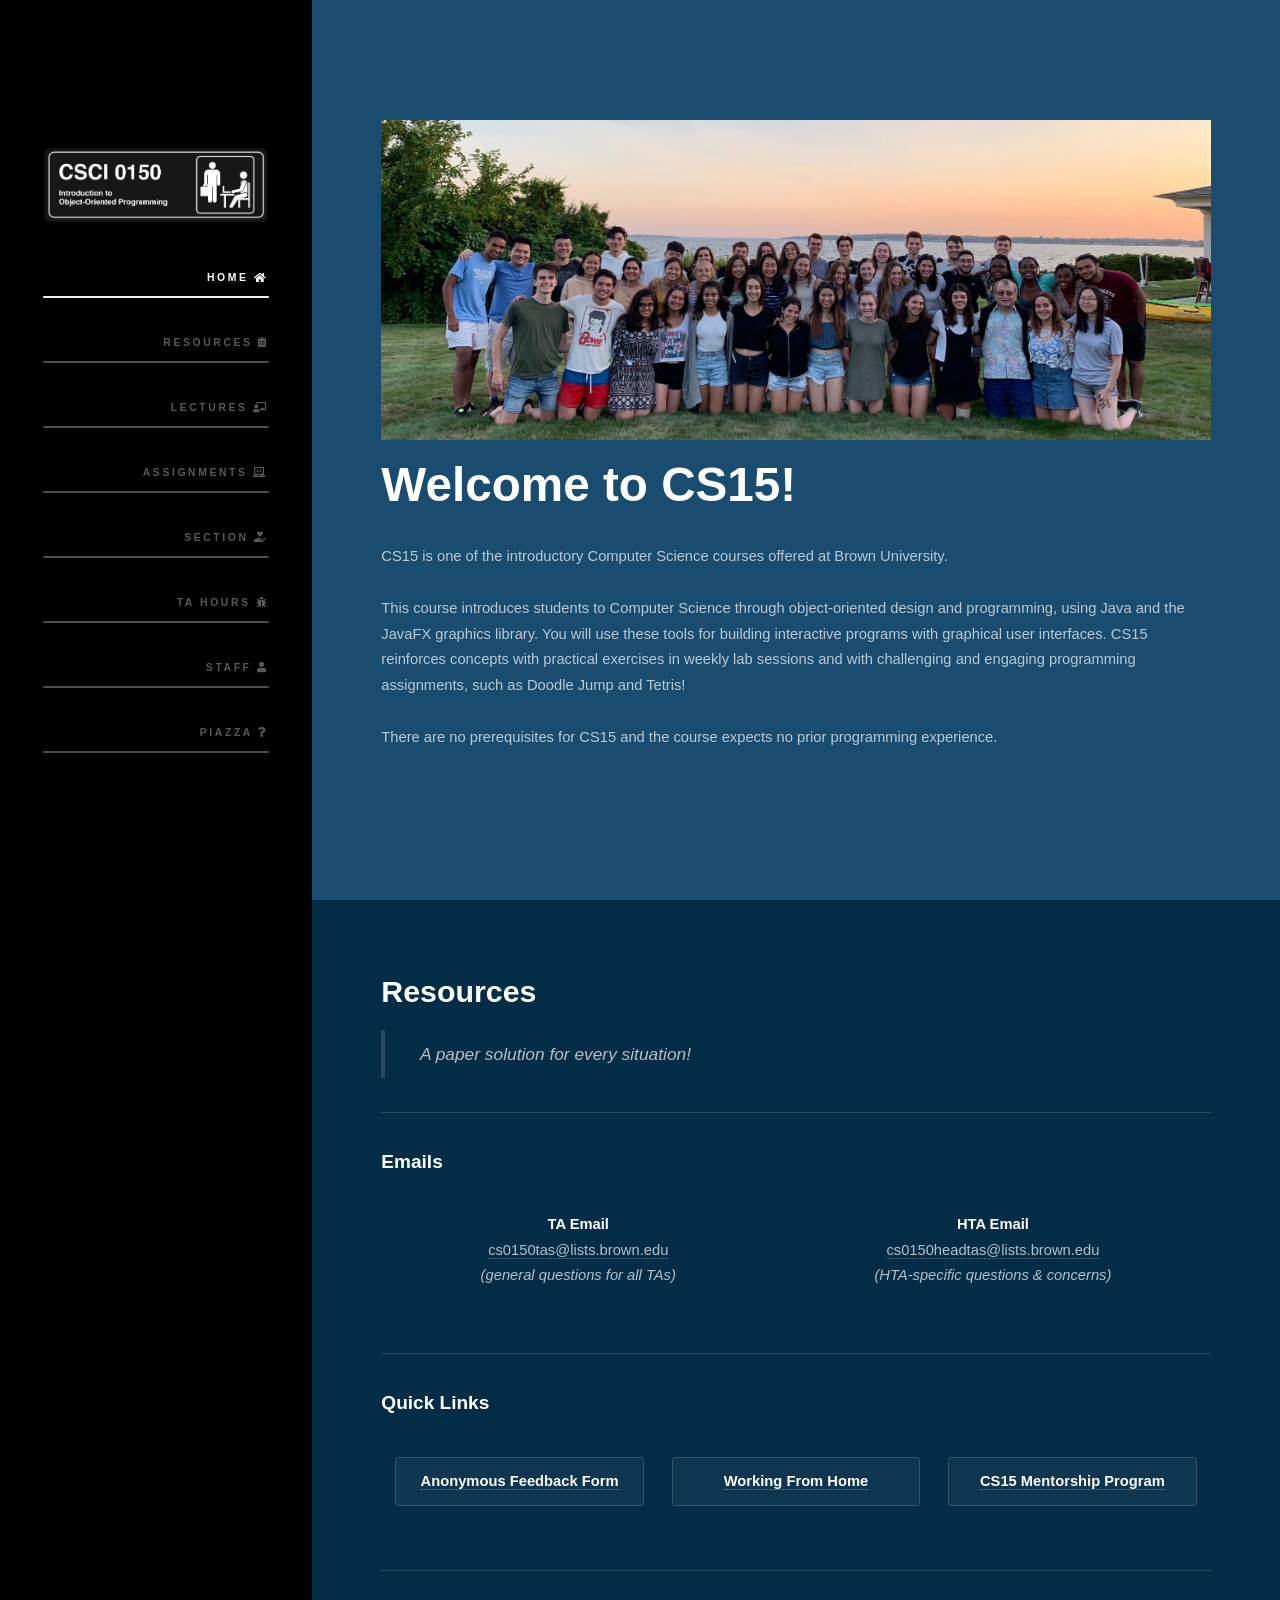
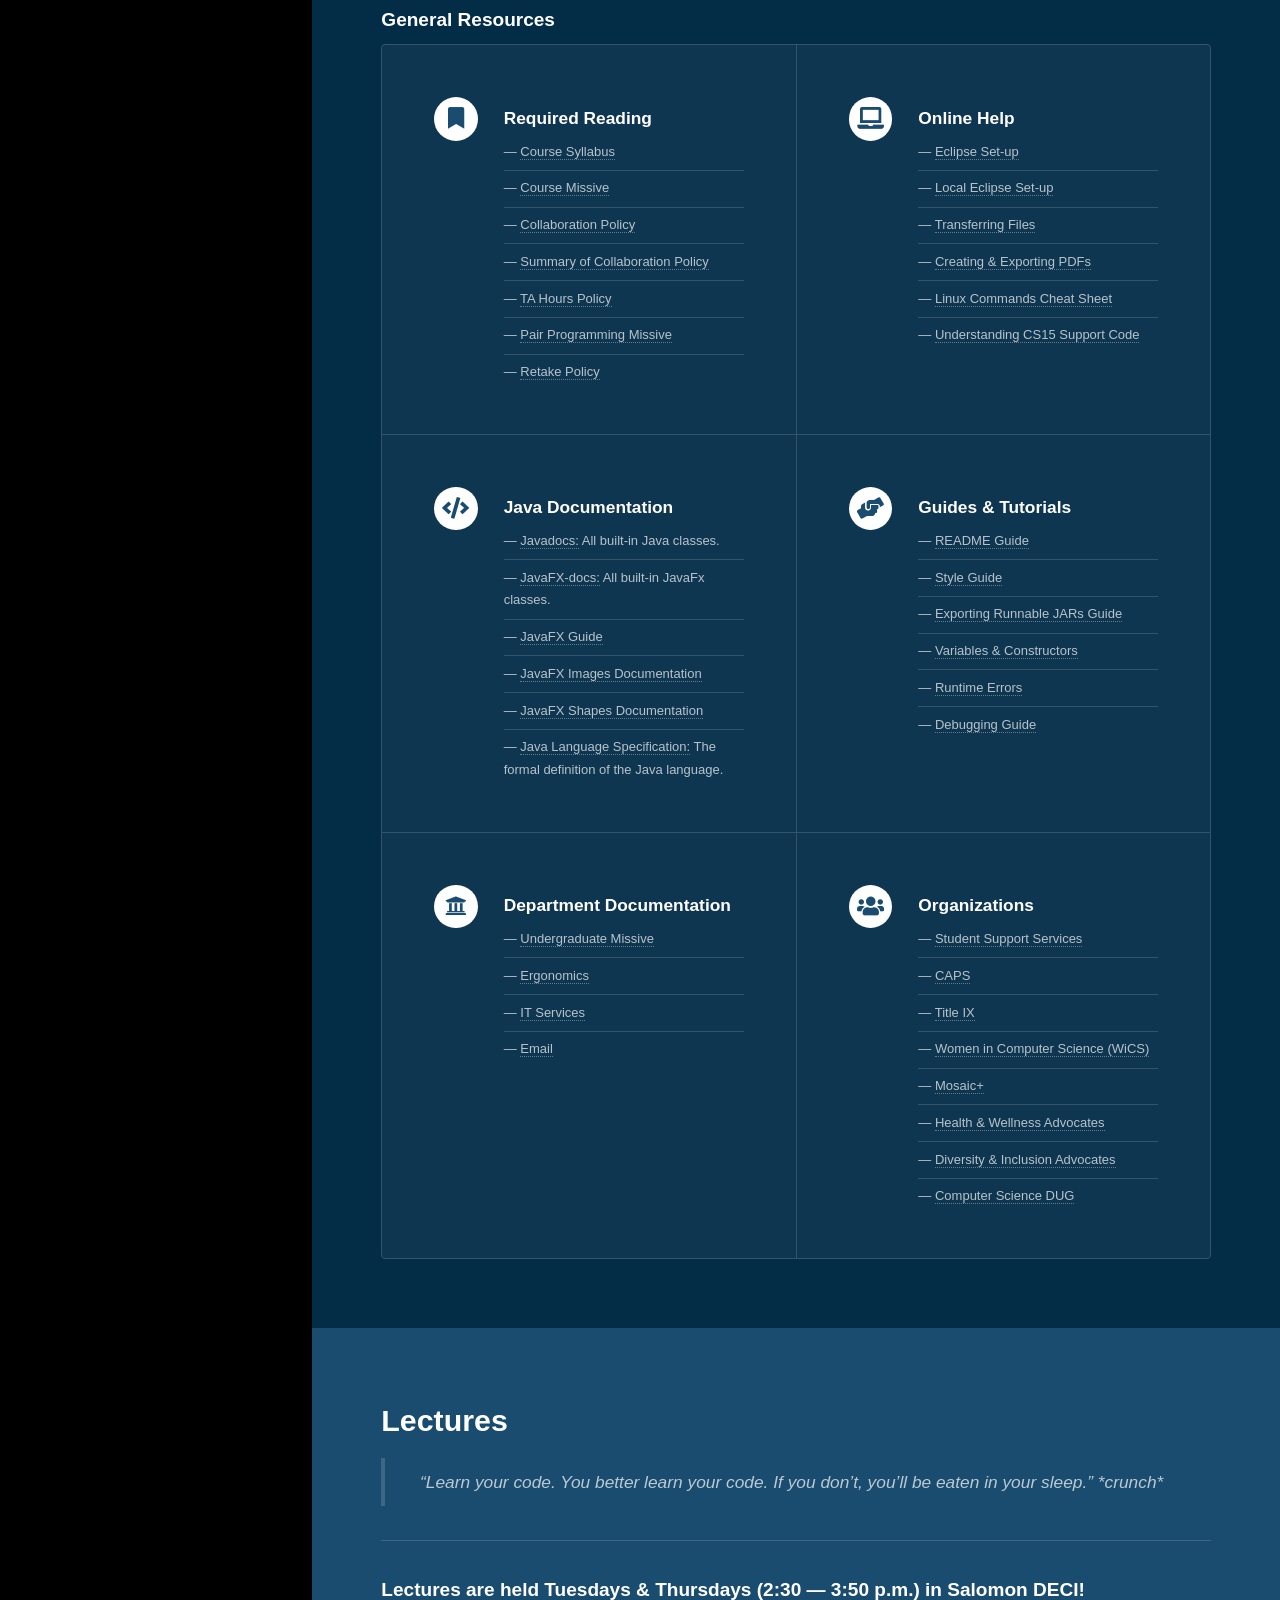
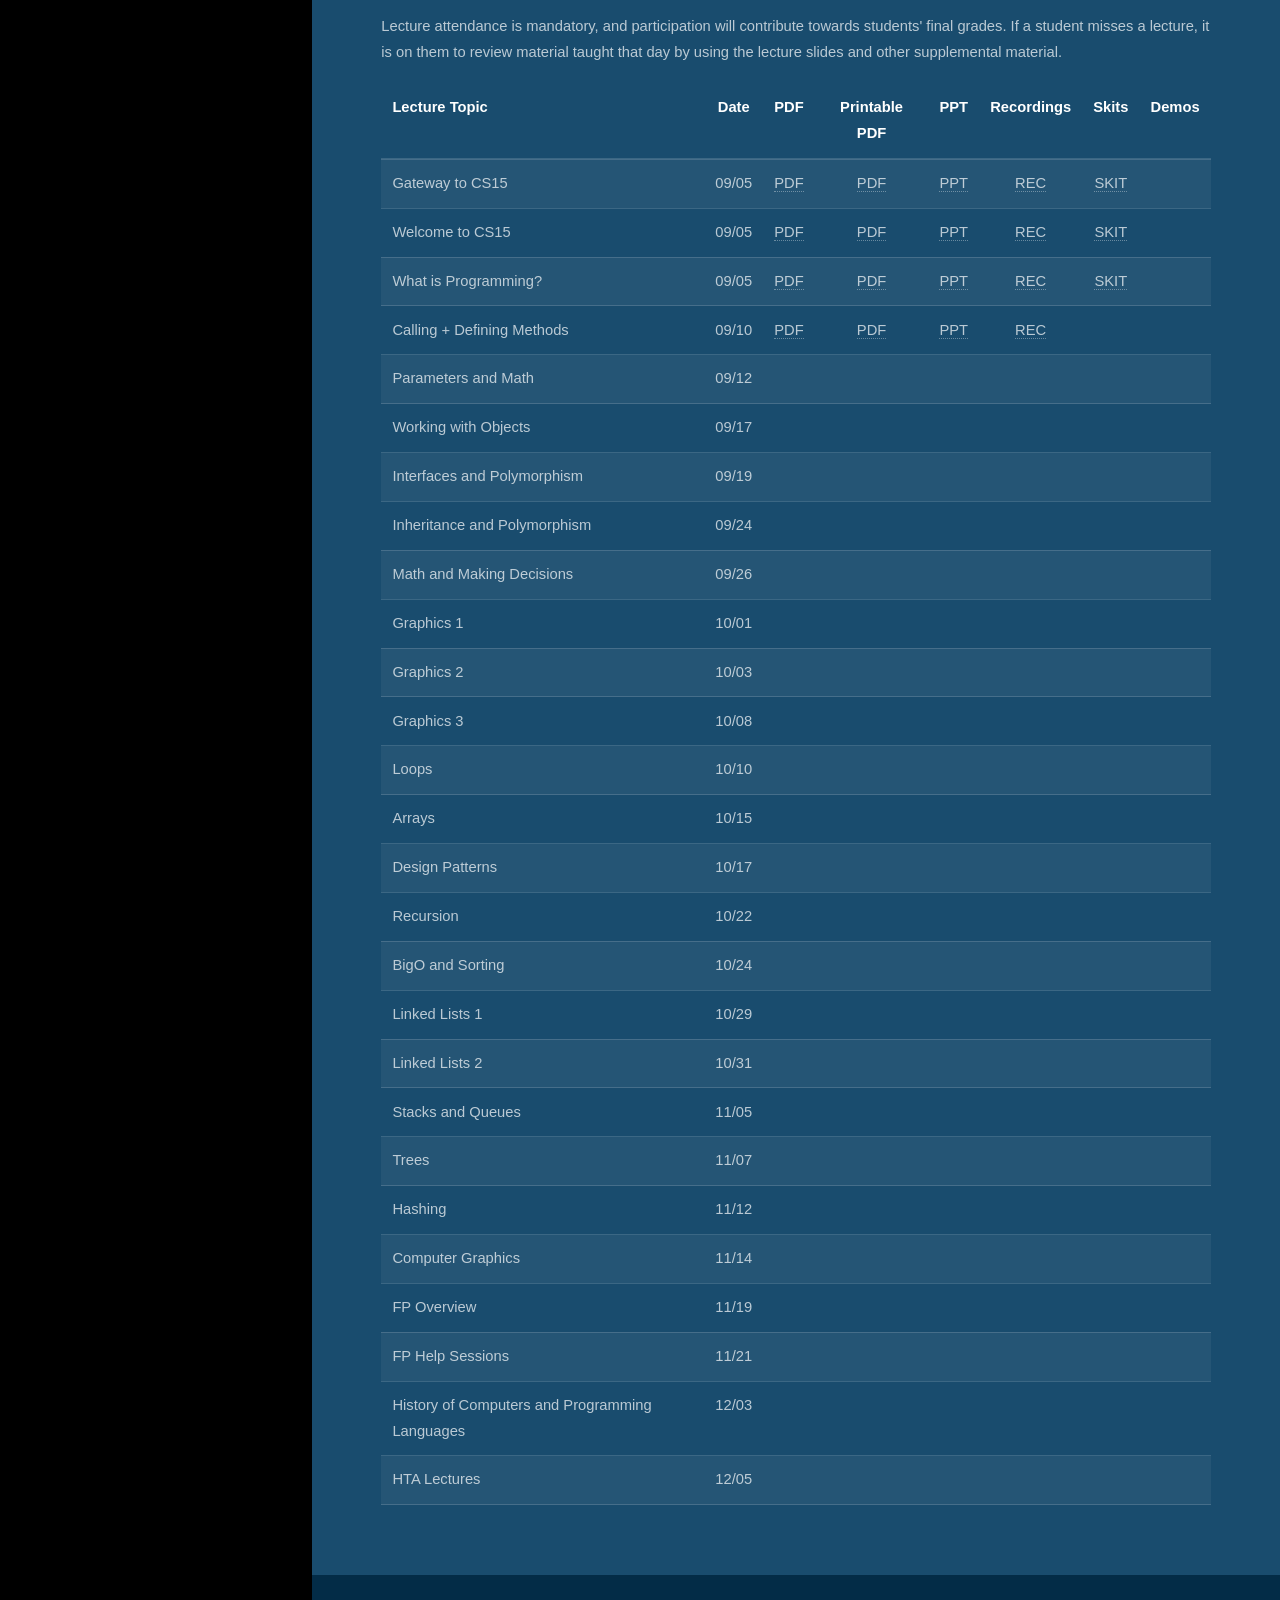
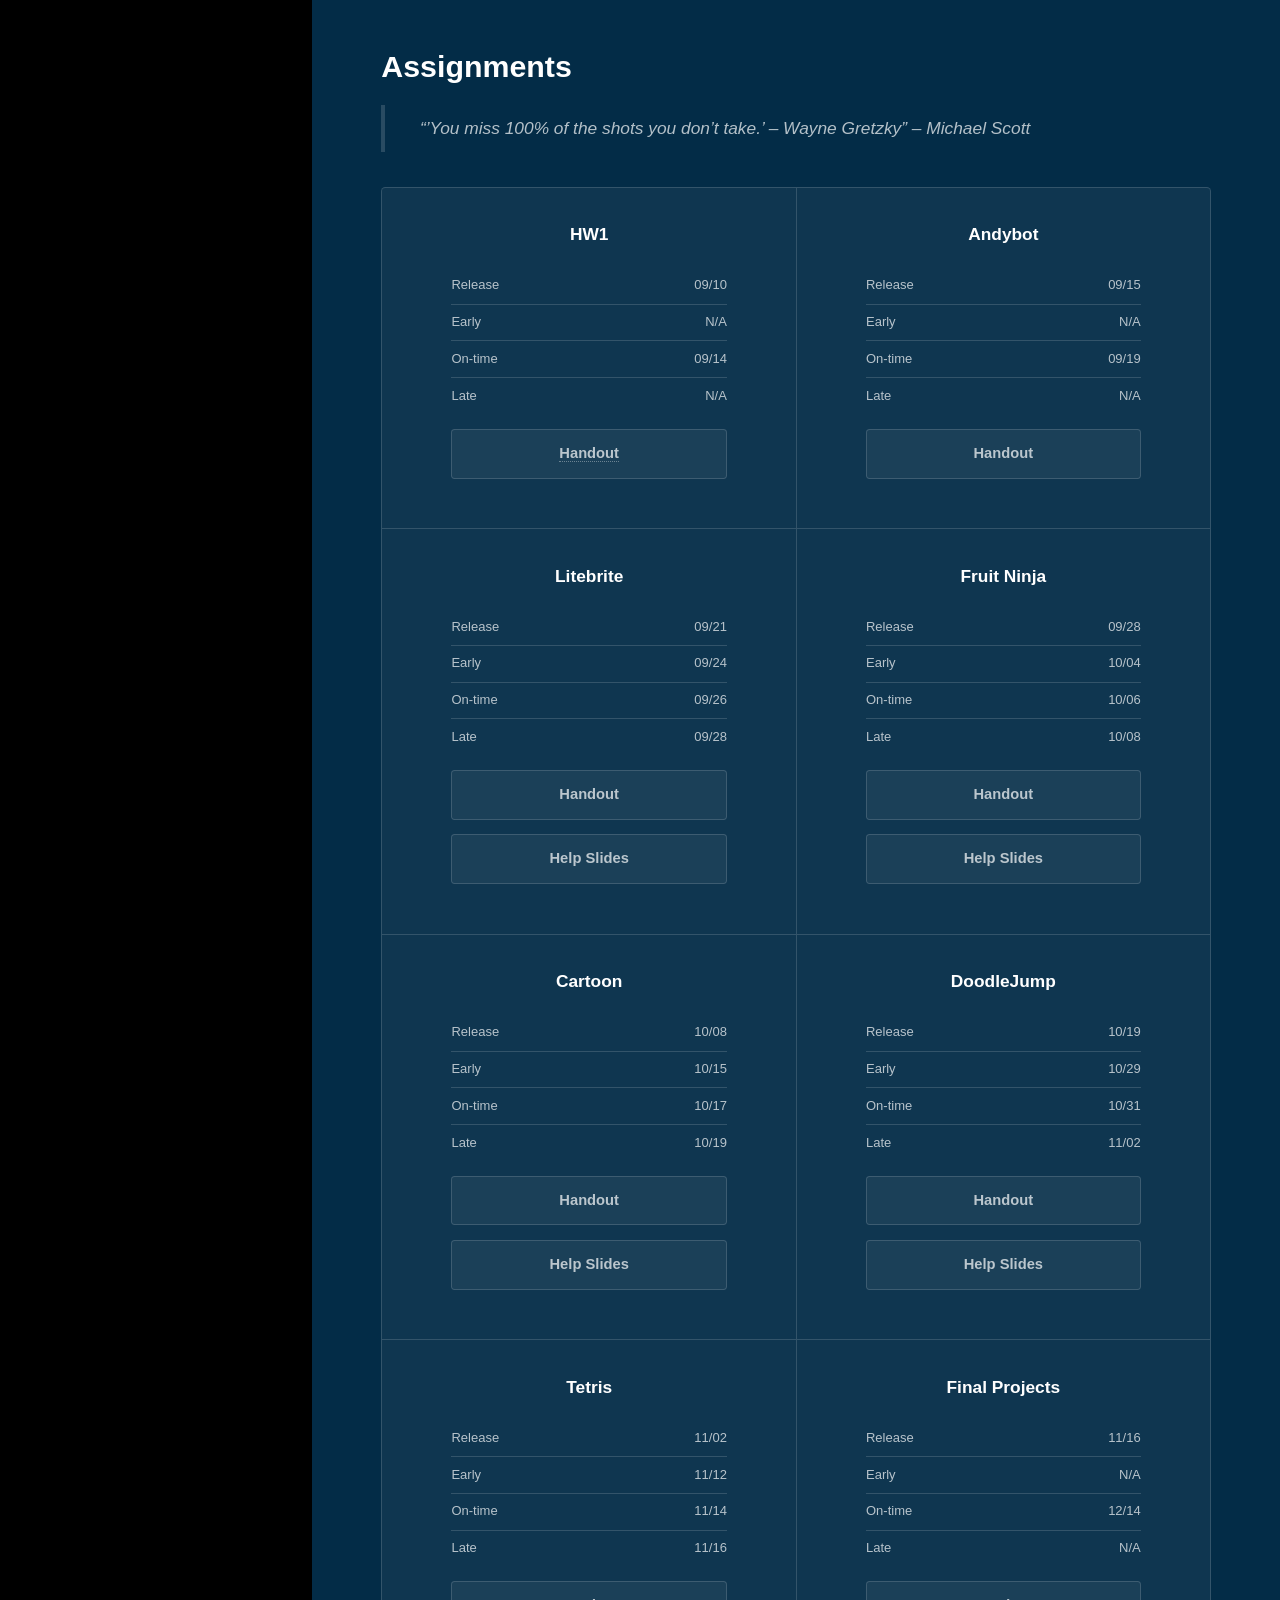
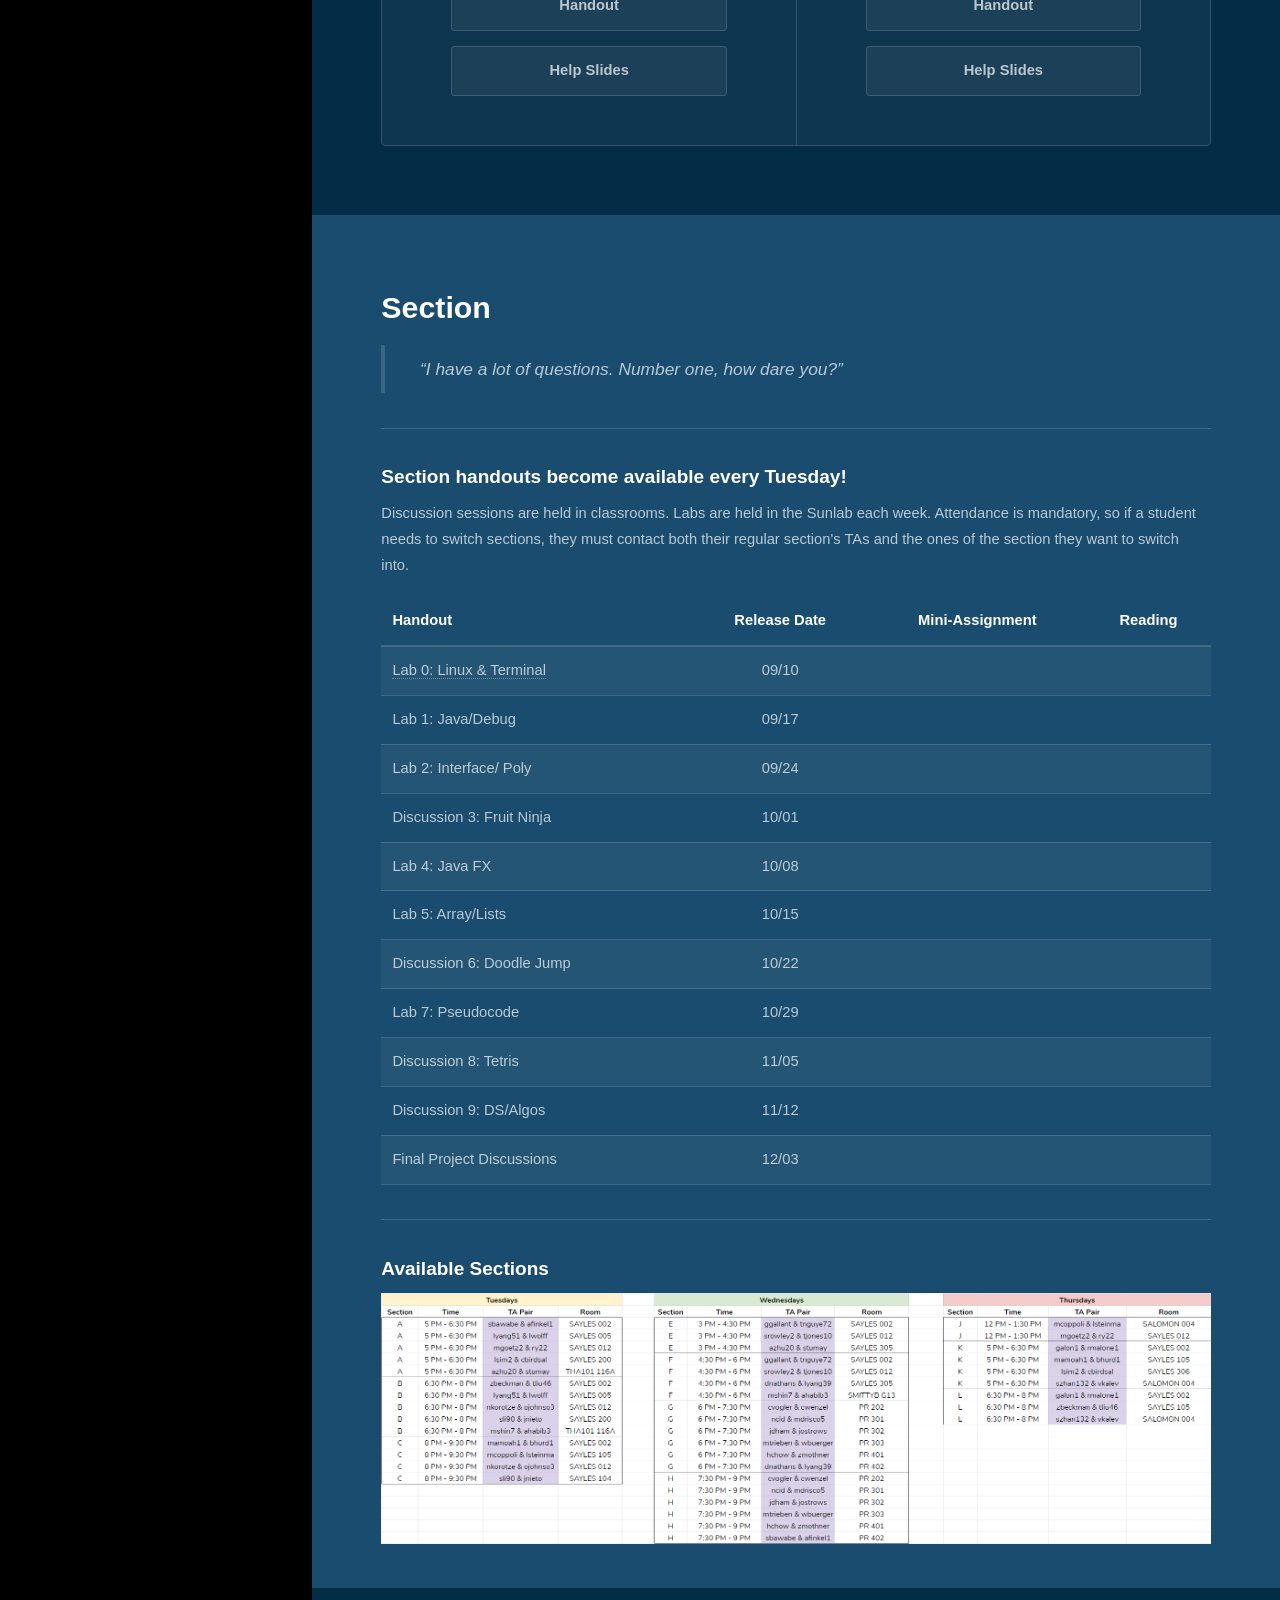
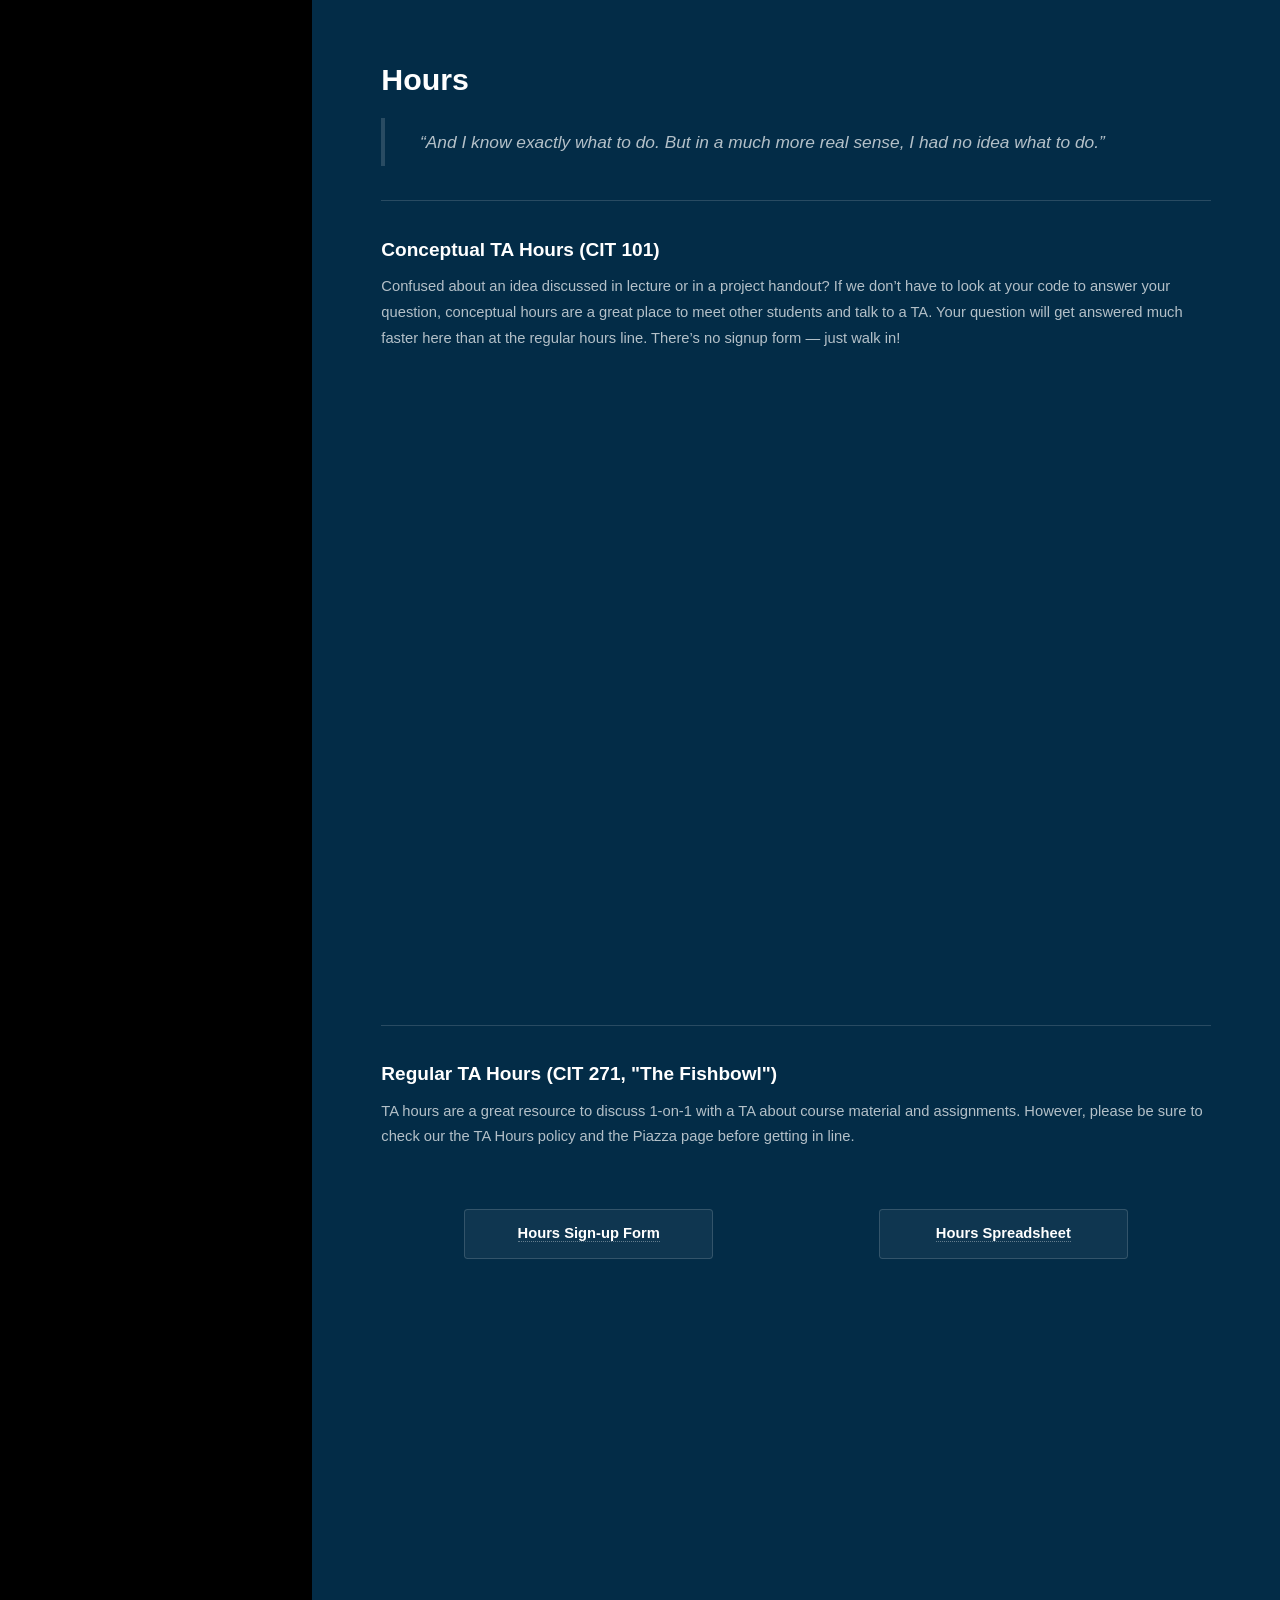
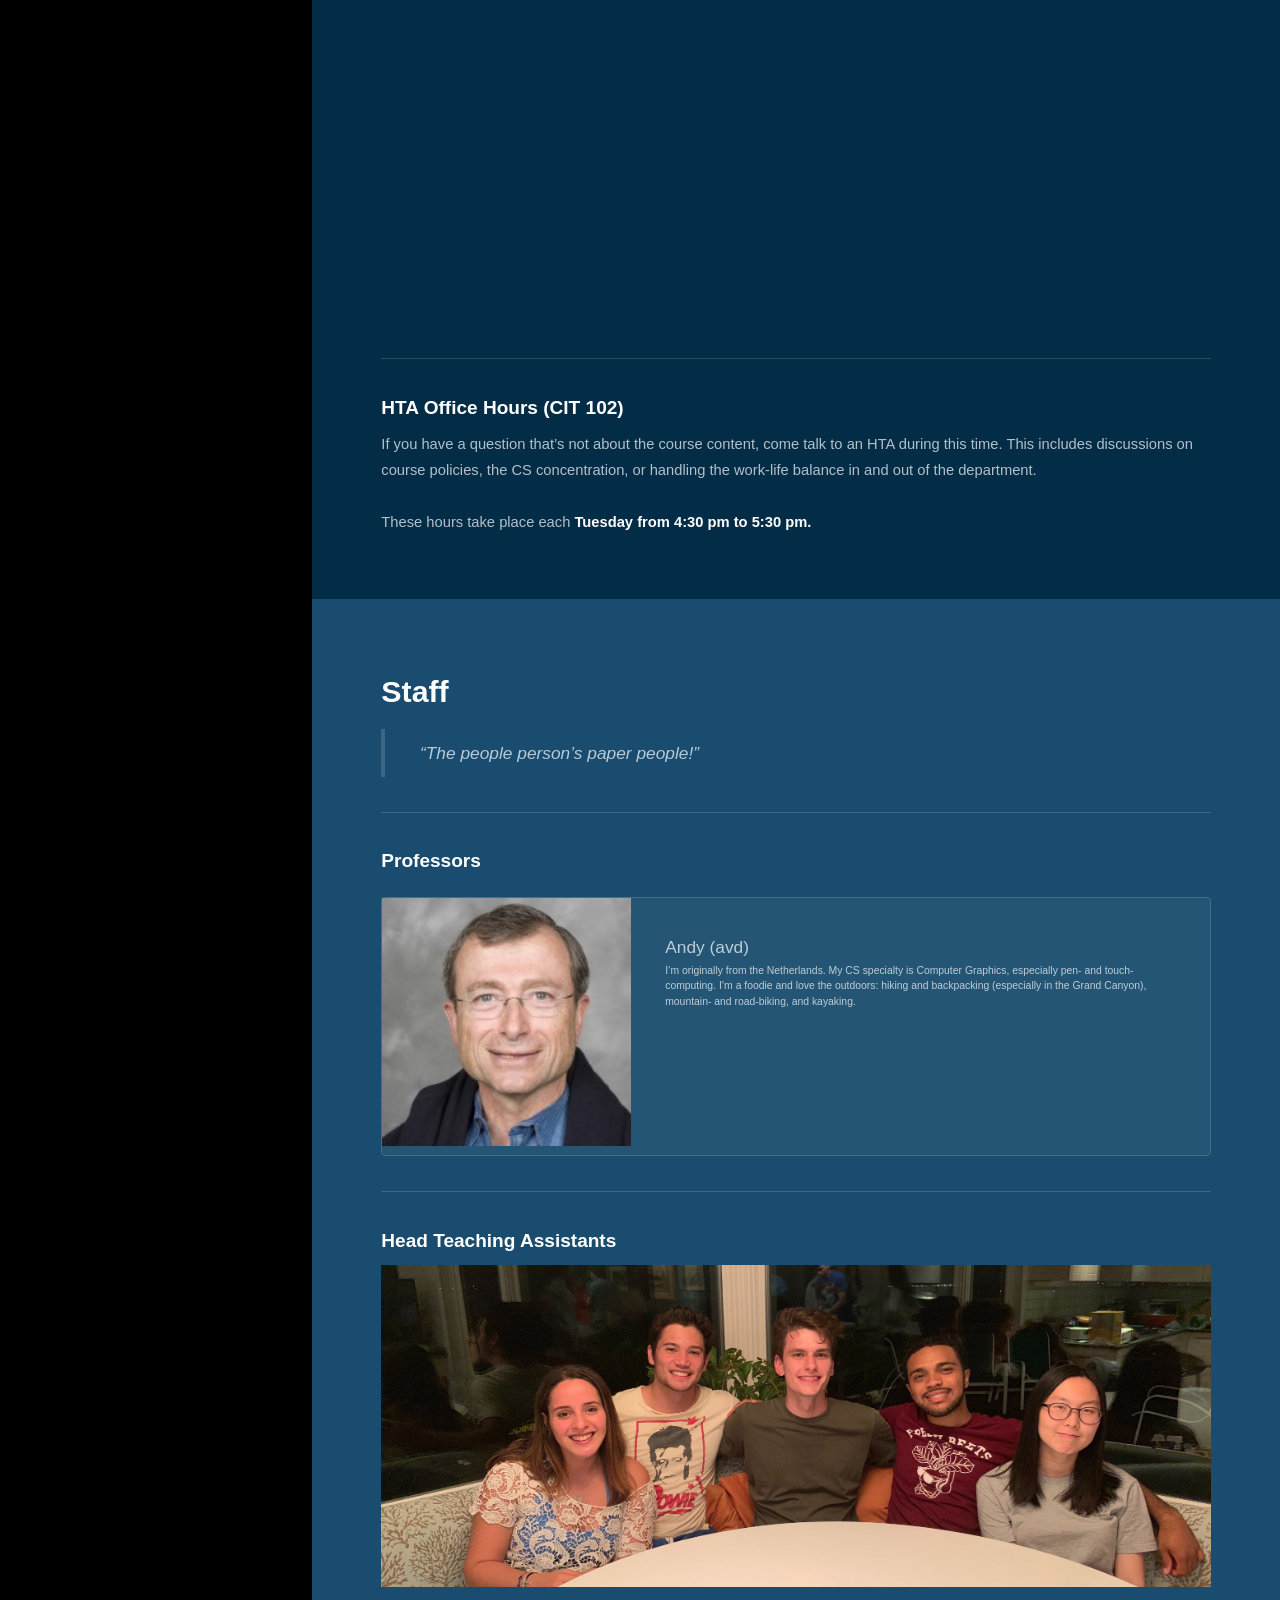
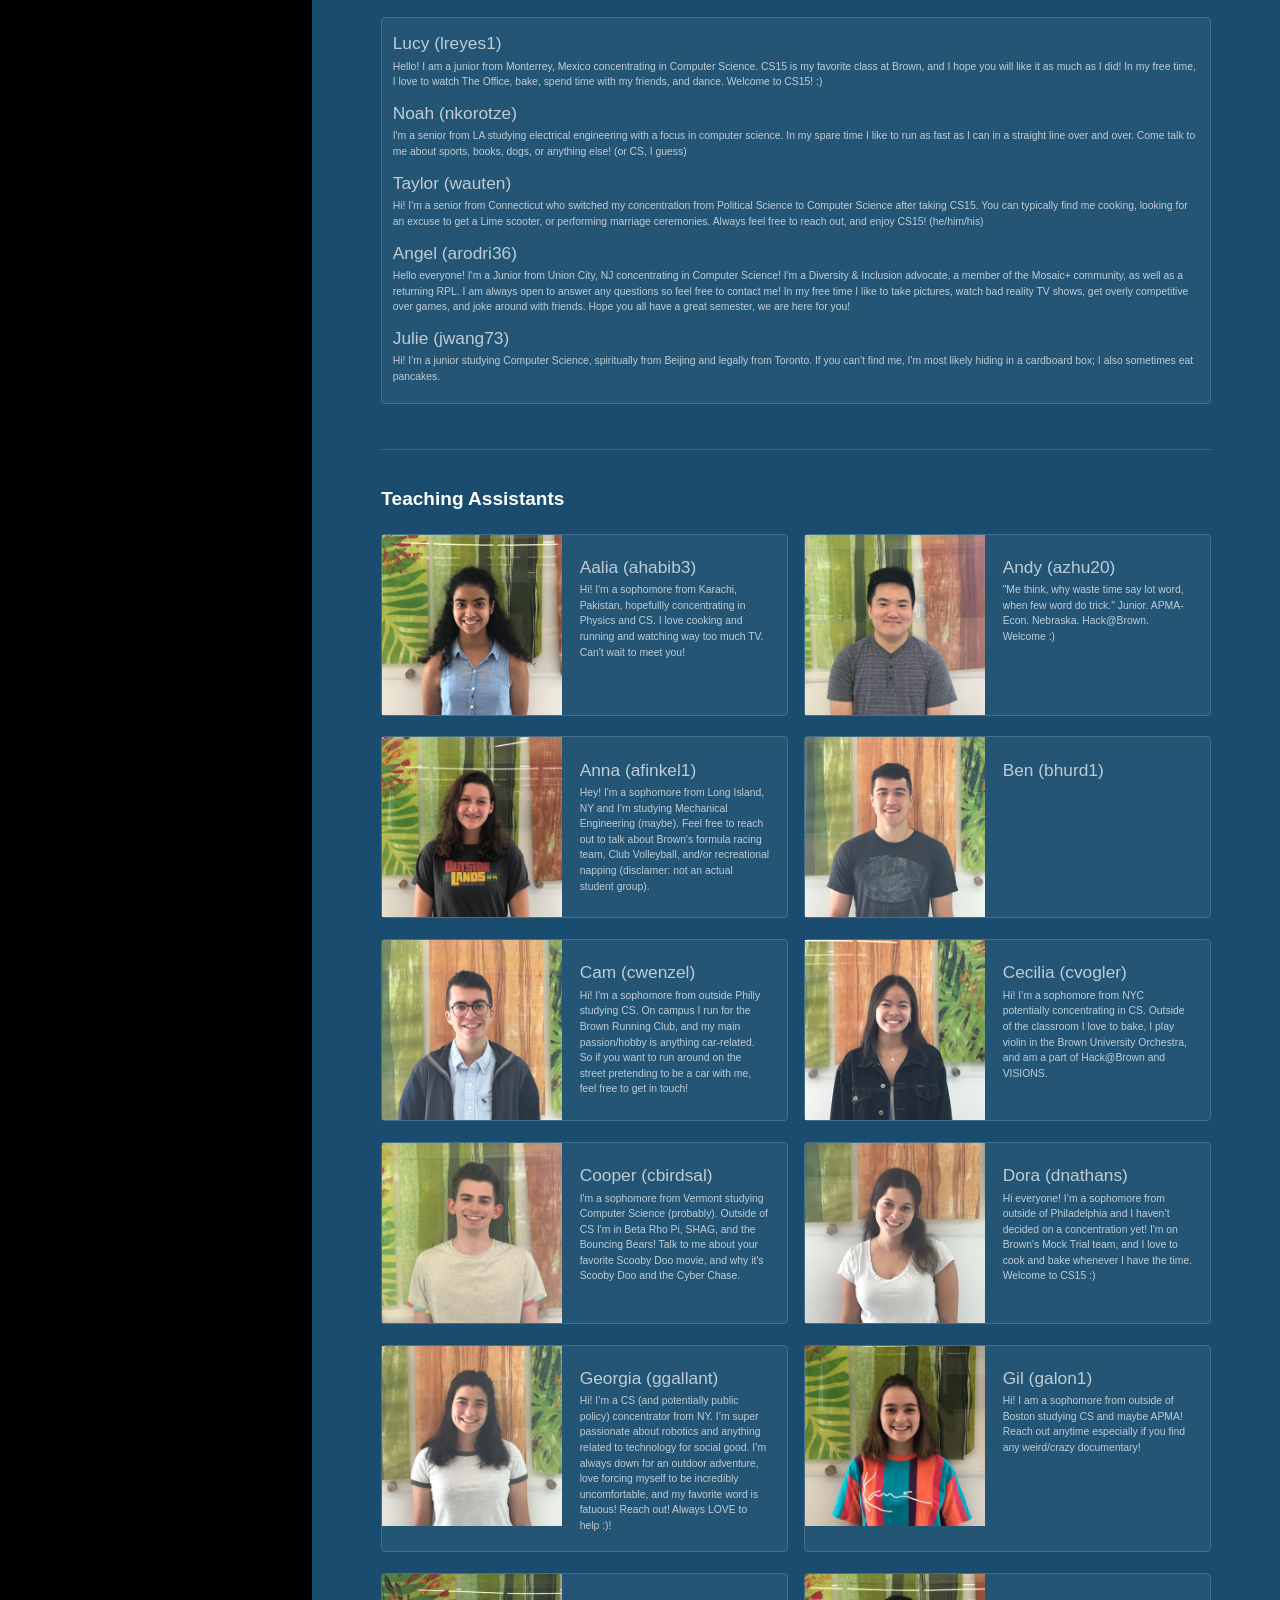
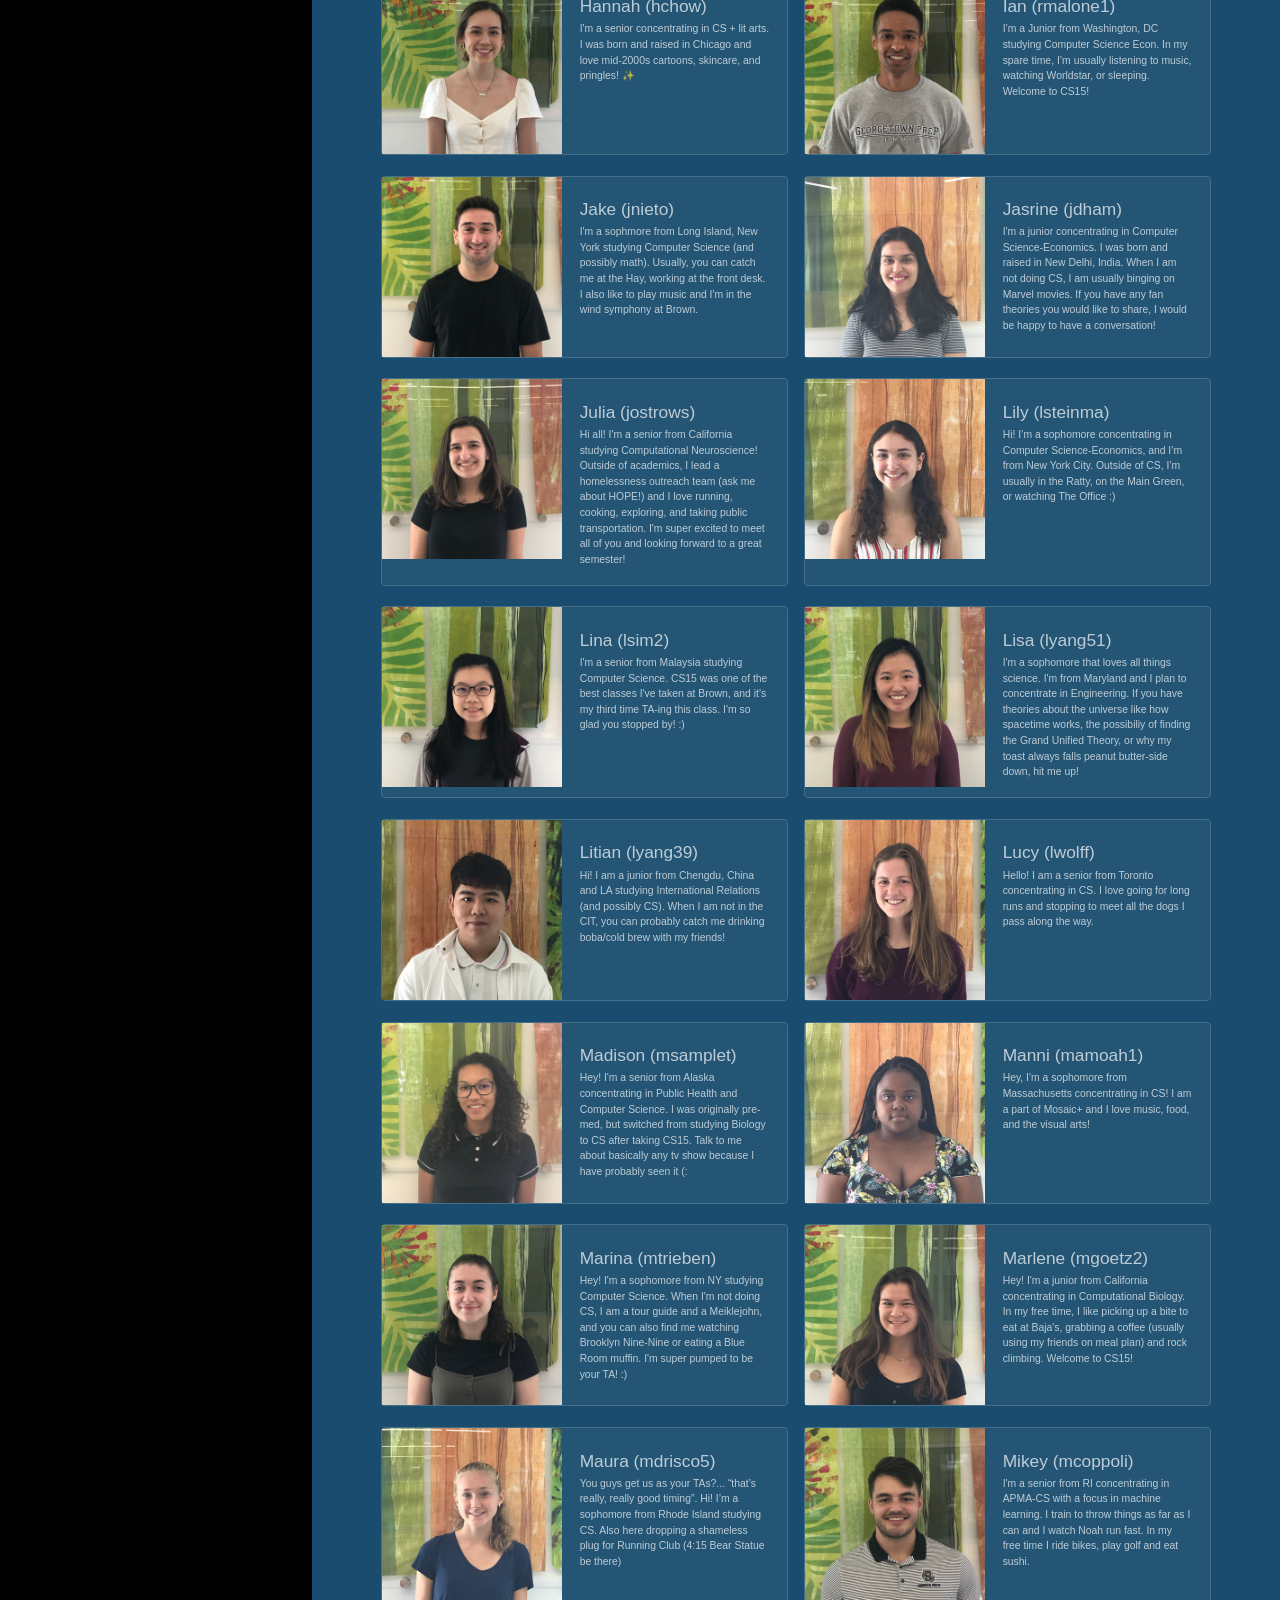
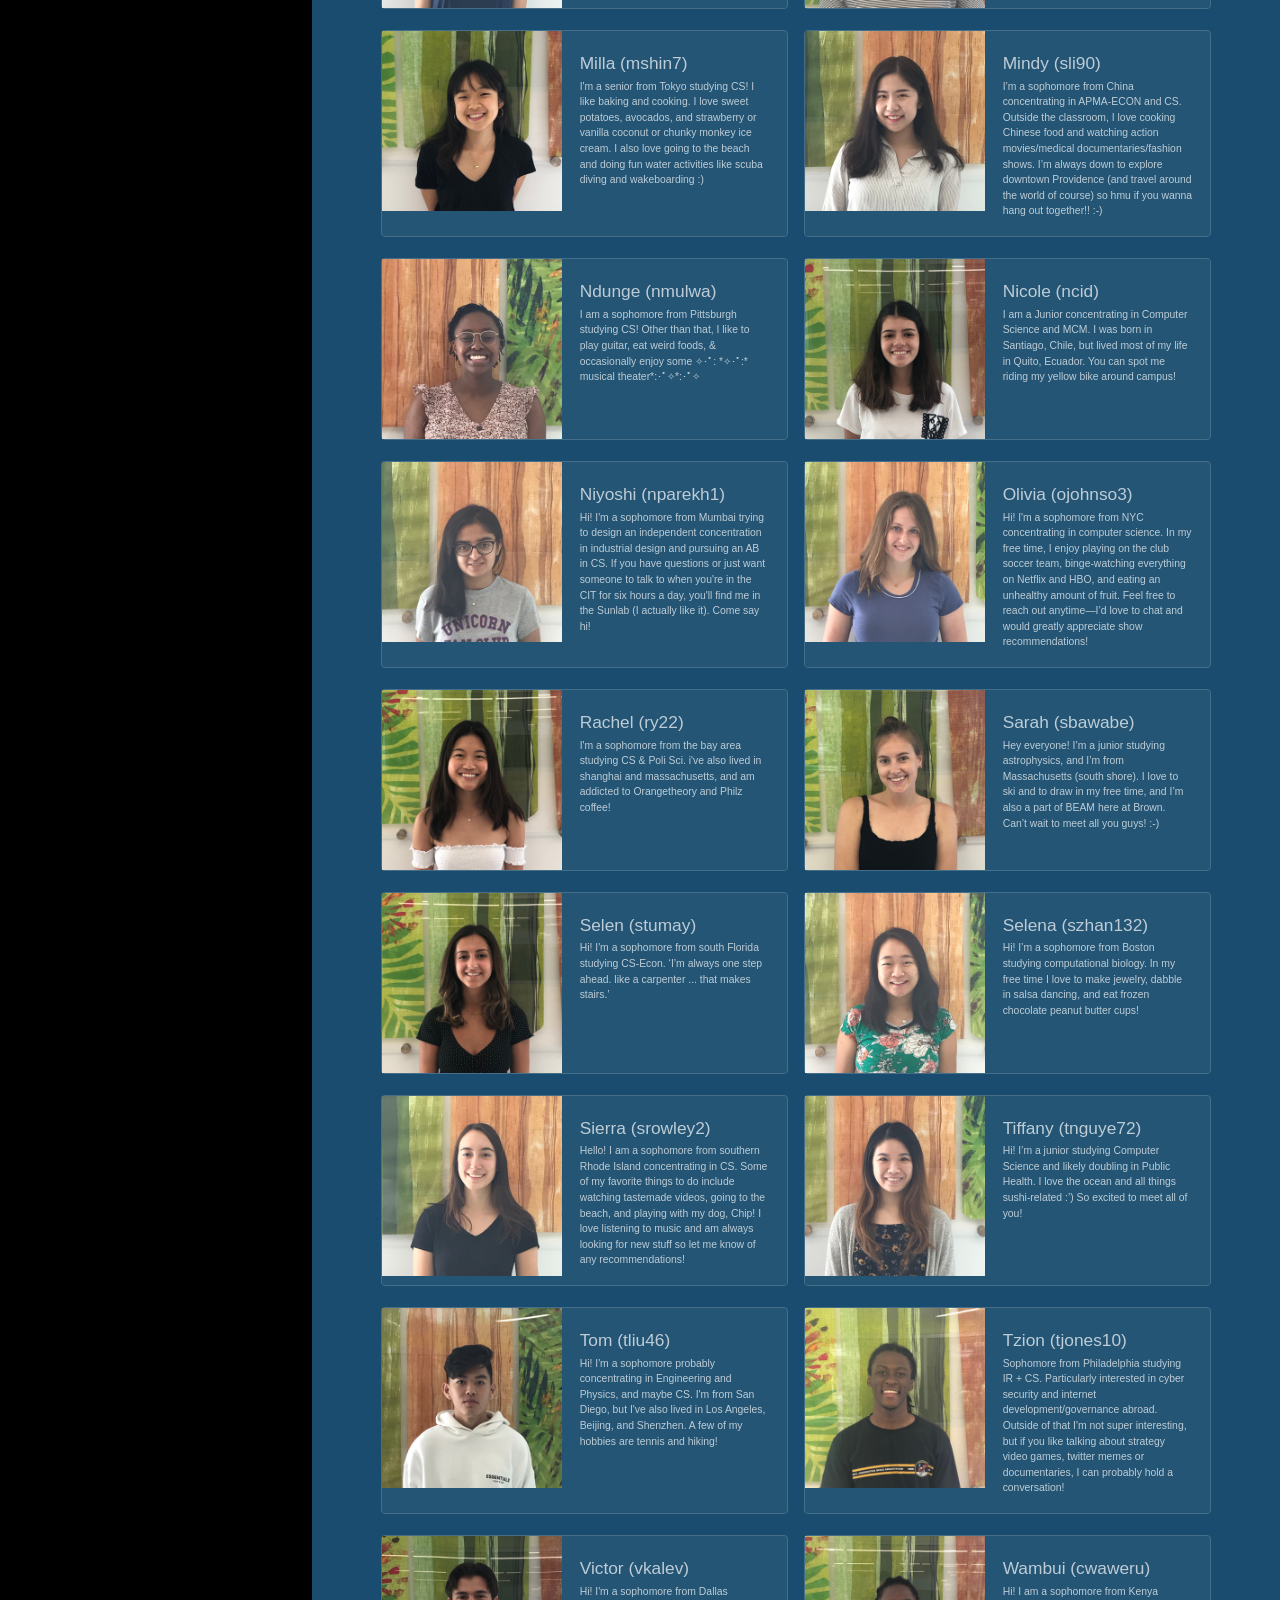
==== index.html @ 758ac846 "blank" ====
<!DOCTYPE HTML>
<!--
	Hyperspace by HTML5 UP
	html5up.net | @ajlkn
	Free for personal and commercial use under the CCA 3.0 license (html5up.net/license)
-->
<html>
	<head>
		<title>CS15 | Introduction to Object-Oriented Programming in Java</title>
		<meta charset="utf-8" />
		<meta name="viewport" content="width=device-width, initial-scale=1, user-scalable=no" />
		<link rel="stylesheet" href="assets/css/main.css" />
		<!-- <link rel="icon" href="favicons/favicon.ico" type="image/x-icon" /> -->
		<noscript><link rel="stylesheet" href="assets/css/noscript.css" /></noscript>

	</head>
	<body class="is-preload">

		<!-- Sidebar -->
			<section id="sidebar">
				<div class="inner">
					<nav>
						<ul>
							<li><img id="logo" src="images/logo.png"/></li>
							<li><a href="#intro">Home <i class="fa fa-home"></i></a></li>
							<li><a href="#resources">Resources <i class="fa fa-clipboard-list"></i></a></li>
							<li><a href="#lectures">Lectures <i class="fa fa-chalkboard-teacher"></i></a></li>
							<li><a href="#assignments">Assignments <i class="fa fa-laptop-code"></i></a></li>
							<li><a href="#section">Section <i class="fa fa-hand-holding-heart"></i></a></li>
							<li><a href="#hours">TA Hours <i class="fa fa-bug"></i></a></li>
							<li><a href="#staff">Staff <i class="fa fa-user"></i></a></li>
                            <li><a href="https://piazza.com/brown/fall2019/cs15">Piazza <i class="fa fa-question"></i></a></li>
						</ul>
					</nav>
				</div>
			</section>

		<!-- Wrapper -->
			<div id="wrapper">

				<!-- Intro -->
					<section id="intro" class="wrapper style1 fullscreen fade-up">
						<div class="inner">

                            <img src="images/staff/staffphoto.jpg" style="width: 100%; height: auto; margin-top: -2em;"/>

							<h1>Welcome to CS15!</h1>
							<p>CS15 is one of the introductory Computer Science courses offered at Brown University.
							<br><br>

							This course introduces students to Computer Science through object-oriented design and programming, using Java and the JavaFX graphics library. You will use these tools for building interactive programs with graphical user interfaces.

							CS15 reinforces concepts with practical exercises in weekly lab sessions and with challenging and engaging programming assignments, such as Doodle Jump and Tetris! <br><br>

							There are no prerequisites for CS15 and the course expects no prior programming experience.
							</p>
						</div>
					</section>

				<!-- Resources -->
					<section id="resources" class="wrapper style2 fade-up">
						<div class="inner">
							<h2>Resources</h2>
							<blockquote>A paper solution for every situation!</blockquote>

							<hr>
							<h3>Emails</h3>
								<div class="email-container">
									<div class="email-block">
										<p><br><b>TA Email</b> <br><a href="mailto:cs0150tas@lists.brown.edu">cs0150tas@lists.brown.edu</a><br><i>(general questions for all TAs)</i></p>
									</div>
									<div class="email-block">
										<p><br><b>HTA Email</b> <br><a href="mailto:cs0150headtas@lists.brown.edu">cs0150headtas@lists.brown.edu</a><br><i>(HTA-specific questions &amp; concerns)</i></p>
									</div>
								</div>
							<hr>
							<h3>Quick Links</h3>
								<div class="quick-link-container">
									<div class="quick-link">
										<b><a href="https://forms.gle/QJaGXNAsf3fBLCUFA" target="_blank">Anonymous Feedback Form</a></b>
									</div>
									<div class="quick-link">
										<b><a href="https://cs.brown.edu/about/system/connecting/fastx/" target="_blank">Working From Home</a></b>
									</div>
									<div class="quick-link">
										<b><a href="https://forms.gle/K2gkpnpehy44h6TX9" target="_blank">CS15 Mentorship Program</a></b>
									</div>
								</div>
							<hr>
							<h3>General Resources</h3>

							<div class="features">
								<section>
									<span class="icon solid major fa-bookmark"></span>
									<h4>Required Reading</h4>
									<ul class="alt">
										<li>— <a href="docs/Syllabus2019.pdf" target="_blank">Course Syllabus</a></li>
										<li>— <a href="docs/CS15Missive2019.pdf" target="_blank">Course Missive</a></li>
										<li>— <a href="docs/CS15CollaborationPolicy2019.pdf" target="_blank">Collaboration Policy</a></li>
										<li>— <a href="docs/CS15CollaborationPolicy2019Summary.pdf" target="_blank">Summary of Collaboration Policy</a></li>
										<li>— <a href="docs/TAHoursPolicy.pdf">TA Hours Policy</a></li>
										<li>— <a href="docs/PairProgrammingGuide2019.pdf" target="_blank">Pair Programming Missive</a></li>
										<li>— <a href="docs/RetakePolicy.pdf" target="_blank">Retake Policy</a></li>
									</ul>
								</section>
								<section>
									<span class="icon solid major fa-laptop"></span>
									<h4>Online Help</h4>
									<ul class="alt">
										<li>— <a href="docs/EclipseGuide.pdf" target="_blank">Eclipse Set-up</a></li>
										<li>— <a href="docs/LocalEclipseGuide.pptx" target="_blank">Local Eclipse Set-up</a></li>
										<li>— <a href="docs/TransferringFilesGuide.pdf" target="_blank">Transferring Files</a></li>
										<li>— <a href="docs/PDFGuide.pdf" target="_blank">Creating &amp; Exporting PDFs</a></li>
										<li>— <a href="docs/LinuxCommandsGuide.pdf" target="_blank">Linux Commands Cheat Sheet</a></li>
										<li>— <a href="docs/SupportHandout.pdf" target="_blank">Understanding CS15 Support Code</a></li>
									</ul>
								</section>
								<section>
									<span class="icon solid major fa-code"></span>
									<h4>Java Documentation</h4>
									<ul class="alt">
										<li>— <a href="https://docs.oracle.com/javase/8/docs/api/" target="_blank">Javadocs:</a> All built-in Java classes. </li>
										<li>— <a href="https://docs.oracle.com/javase/8/javafx/api/toc.htm" target="_blank">JavaFX-docs:</a> All built-in JavaFx classes.</li>
										<li>— <a href="docs/JavaFXGuide.pdf" target="_blank">JavaFX Guide</a></li>
										<li>— <a href="docs/JavaFXImageDocumentation.pdf" target="_blank">JavaFX Images Documentation</a></li>
										<li>— <a href="docs/JavaFXShapesDocumentation.pdf" target="_blank">JavaFX Shapes Documentation</a></li>
										<li>— <a href="https://docs.oracle.com/javase/specs/" target="_blank">Java Language Specification:</a> The formal definition of the Java language.</li>

									</ul>
								</section>
								<section>
									<span class="icon solid major fa-hands-helping"></span>
									<h4>Guides &amp; Tutorials</h4>
									<ul class="alt">
										<li>— <a href="docs/READMEGuide.pdf" target="_blank">README Guide</a></li>
										<li>— <a href="docs/StyleGuide.pdf" target="_blank">Style Guide</a></li>
										<li>— <a href="docs/RunnableJARsGuide.pdf" target="_blank">Exporting Runnable JARs Guide</a></li>
										<li>— <a href="docs/VariablesandConstructors.pdf" target="_blank">Variables &amp; Constructors</a></li>
										<li>— <a href="docs/RuntimeErrors.pdf" target="_blank">Runtime Errors</a></li>
                                        <li>— <a href="docs/CS15DebuggingGuide.pdf" target="_blank">Debugging Guide</a></li>

									</ul>
								</section>
								<section>
									<span class="icon solid major fa-university"></span>
									<h4>Department Documentation</h4>
									<ul class="alt">
										<li>— <a href="http://cs.brown.edu/courses/ta/pubs/ugrad_missive.pdf" target="_blank">Undergraduate Missive</a></li>
										<li>— <a href="http://cs.brown.edu/about/system/ergo/" target="_blank">Ergonomics</a></li>
										<li>— <a href="https://ithelp.brown.edu/" target="_blank">IT Services</a></li>
										<li>— <a href="http://cs.brown.edu/about/system/accounts/email/" target="_blank">Email</a></li>
									</ul>
								</section>
								<section>
									<span class="icon solid major fa-users"></span>
									<h4>Organizations</h4>
									<ul class="alt">
										<li>— <a href="https://www.brown.edu/offices/student-support/student-support-services" target="_blank">Student Support Services</a></li>
										<li>— <a href="https://www.brown.edu/campus-life/support/counseling-and-psychological-services/" target="_blank">CAPS</a></li>
										<li>— <a href="https://www.brown.edu/about/administration/title-ix/" target="_blank">Title IX</a></li>
										<li>— <a href="https://cs.brown.edu/people/orgs/wics/" target="_blank">Women in Computer Science (WiCS)</a></li>
										<li>— <a href="https://mosaic-plus.tumblr.com/" target="_blank">Mosaic+</a></li>
										<li>— <a href="https://cs.brown.edu/about/diversity/health-wellness-student-advocates/" target="_blank">Health &amp; Wellness Advocates</a></li>
										<li>— <a href="https://cs.brown.edu/about/diversity/student-advocates-diversity-and-inclusion/" target="_blank">Diversity &amp; Inclusion Advocates</a></li>
										<li>— <a href="http://cs.brown.edu/people/orgs/dug/" target="_blank">Computer Science DUG</a></li>
									</ul>
								</section>
							</div>
						</div>
					</section>

				<!-- Lectures -->
					<section id="lectures" class="wrapper style2-alt fade-up">
						<div class="inner">
							<h2>Lectures</h2>
							<blockquote>“Learn your code. You better learn your code. If you don’t, you’ll be eaten in your sleep.” *crunch*</blockquote>
							<hr>
							<h3>Lectures are held Tuesdays &amp; Thursdays (2:30 — 3:50 p.m.) in Salomon DECI!</h3>
							<p>Lecture attendance is mandatory, and participation will contribute towards students' final grades. If a student misses a lecture, it is on them to review material taught that day by using the lecture slides and other supplemental material.</p>

							<div class="table-wrapper">
								<table>
									<thead>
										<tr>
								  			<th>Lecture Topic</th>
								  			<th>Date</th>
								  			<th>PDF</th>
								  			<th>Printable PDF</th>
								  			<th>PPT</th>
								  			<th>Recordings</th>
								  			<th>Skits</th>
								  			<th>Demos</th>
								  		</tr>
									</thead>
									<tbody>
										<tr>
								  			<td>Gateway to CS15</td>
								  			<td>09/05</td>
								  			<td><a href="docs/lectures/CS15.Lecture_1_1_Gateway_to_CS.9.5.19.pdf">PDF</a></td>
								  			<td><a href="docs/lectures/CS15.Lecture_1_1_Gateway_to_CS.9.5.19_print.pdf">PDF</a></td>
								  			<td><a href="docs/lectures/CS15.Lecture_1_1_Gateway_to_CS.9.5.19.pptx">PPT</a></td>
								  			<td><a href="https://brown.hosted.panopto.com/Panopto/Pages/Viewer.aspx?id=220a47e3-9d67-4126-b264-aabe00dcc73e">REC</a></td>
								  			<td><a href="https://youtu.be/gNxq4uYkJyg">SKIT</a></td>
								  			<td></td>
								  		</tr>
                                        <tr>
								  			<td>Welcome to CS15</td>
								  			<td>09/05</td>
								  			<td><a href="docs/lectures/CS15.Lecture_1_2_Welcome_To_CS15.9.5.19.pdf">PDF</a></td>
								  			<td><a href="docs/lectures/CS15.Lecture_1_2_Welcome_To_CS15.9.5.19_print.pdf">PDF</a></td>
								  			<td><a href="docs/lectures/CS15.Lecture_1_2_Welcome_To_CS15.9.5.19.pptx">PPT</a></td>
								  			<td><a href="https://brown.hosted.panopto.com/Panopto/Pages/Viewer.aspx?id=220a47e3-9d67-4126-b264-aabe00dcc73e">REC</a></td>
								  			<td><a href="https://youtu.be/gNxq4uYkJyg">SKIT</a></td>
								  			<td></td>
								  		</tr>
                                        <tr>
								  			<td>What is Programming?</td>
								  			<td>09/05</td>
								  			<td><a href="docs/lectures/CS15.Lecture_1_3_What_is_Programming.9.5.19.pdf">PDF</a></td>
								  			<td><a href="docs/lectures/CS15.Lecture_1_3_What_is_Programming.9.5.19_print.pdf">PDF</a></td>
								  			<td><a href="docs/lectures/CS15.Lecture_1_3_What_is_Programming.9.5.19.pptx">PPT</a></td>
								  			<td><a href="https://brown.hosted.panopto.com/Panopto/Pages/Viewer.aspx?id=220a47e3-9d67-4126-b264-aabe00dcc73e">REC</a></td>
								  			<td><a href="https://youtu.be/gNxq4uYkJyg">SKIT</a></td>
								  			<td></td>
								  		</tr>
								  		<tr>
								  			<td>Calling + Defining Methods</td>
								  			<td>09/10</td>
								  			<td><a href="docs/lectures/CS15.Lecture_2_Calling_and_Defining_Methods.9.10.19.pdf">PDF</a></td>
								  			<td><a href="docs/lectures/CS15.Lecture_2_Calling_and_Defining_Methods.9.10.19_print.pdf">PDF</a></td>
								  			<td><a href="docs/lectures/CS15.Lecture_2_Calling_and_Defining_Methods.9.10.19.pptx">PPT</a></td>
								  			<td><a href="https://brown.hosted.panopto.com/Panopto/Pages/Viewer.aspx?id=bb60dbc6-ad37-433f-b680-aabe00dcc793">REC</a></td>
								  			<td></td>
								  			<td></td>
								  		</tr>
								  		<tr>
								  			<td>Parameters and Math</td>
								  			<td>09/12</td>
								  			<td></td>
								  			<td></td>
								  			<td></td>
								  			<td></td>
								  			<td></td>
								  			<td></td>
								  		</tr>
								  		<tr>
								  			<td>Working with Objects</td>
								  			<td>09/17</td>
								  			<td></td>
								  			<td></td>
								  			<td></td>
								  			<td></td>
								  			<td></td>
								  			<td></td>
								  		</tr>
								  		<tr>
								  			<td>Interfaces and Polymorphism</td>
								  			<td>09/19</td>
								  			<td></td>
								  			<td></td>
								  			<td></td>
								  			<td></td>
								  			<td></td>
								  			<td></td>
								  		</tr>
								  		<tr>
								  			<td>Inheritance and Polymorphism</td>
								  			<td>09/24</td>
								  			<td></td>
								  			<td></td>
								  			<td></td>
								  			<td></td>
								  			<td></td>
								  			<td></td>
								  		</tr>
								  		<tr>
								  			<td>Math and Making Decisions</td>
								  			<td>09/26</td>
								  			<td></td>
								  			<td></td>
								  			<td></td>
								  			<td></td>
								  			<td></td>
								  			<td></td>
								  		</tr>
								  		<tr>
								  			<td>Graphics 1</td>
								  			<td>10/01</td>
								  			<td></td>
								  			<td></td>
								  			<td></td>
								  			<td></td>
								  			<td></td>
								  			<td></td>
								  		</tr>
								  		<tr>
								  			<td>Graphics 2</td>
								  			<td>10/03</td>
								  			<td></td>
								  			<td></td>
								  			<td></td>
								  			<td></td>
								  			<td></td>
								  			<td></td>
								  		</tr>
								  		<tr>
								  			<td>Graphics 3</td>
								  			<td>10/08</td>
								  			<td></td>
								  			<td></td>
								  			<td></td>
								  			<td></td>
								  			<td></td>
								  			<td></td>
								  		</tr>
								  		<tr>
								  			<td>Loops</td>
								  			<td>10/10</td>
								  			<td></td>
								  			<td></td>
								  			<td></td>
								  			<td></td>
								  			<td></td>
								  			<td></td>
								  		</tr>
								  		<tr>
								  			<td>Arrays</td>
								  			<td>10/15</td>
								  			<td></td>
								  			<td></td>
								  			<td></td>
								  			<td></td>
								  			<td></td>
								  			<td></td>
								  		</tr>
								  		<tr>
								  			<td>Design Patterns</td>
								  			<td>10/17</td>
								  			<td></td>
								  			<td></td>
								  			<td></td>
								  			<td></td>
								  			<td></td>
								  			<td></td>
								  		</tr>
								  		<tr>
								  			<td>Recursion</td>
								  			<td>10/22</td>
								  			<td></td>
								  			<td></td>
								  			<td></td>
								  			<td></td>
								  			<td></td>
								  			<td></td>
								  		</tr>
								  		<tr>
								  			<td>BigO and Sorting</td>
								  			<td>10/24</td>
								  			<td></td>
								  			<td></td>
								  			<td></td>
								  			<td></td>
								  			<td></td>
								  			<td></td>
								  		</tr>
								  		<tr>
								  			<td>Linked Lists 1</td>
								  			<td>10/29</td>
								  			<td></td>
								  			<td></td>
								  			<td></td>
								  			<td></td>
								  			<td></td>
								  			<td></td>
								  		</tr>
								  		<tr>
								  			<td>Linked Lists 2</td>
								  			<td>10/31</td>
								  			<td></td>
								  			<td></td>
								  			<td></td>
								  			<td></td>
								  			<td></td>
								  			<td></td>
								  		</tr>
								  		<tr>
								  			<td>Stacks and Queues</td>
								  			<td>11/05</td>
								  			<td></td>
								  			<td></td>
								  			<td></td>
								  			<td></td>
								  			<td></td>
								  			<td></td>
								  		</tr>
								  		<tr>
								  			<td>Trees</td>
								  			<td>11/07</td>
								  			<td></td>
								  			<td></td>
								  			<td></td>
								  			<td></td>
								  			<td></td>
								  			<td></td>
								  		</tr>
								  		<tr>
								  			<td>Hashing</td>
								  			<td>11/12</td>
								  			<td></td>
								  			<td></td>
								  			<td></td>
								  			<td></td>
								  			<td></td>
								  			<td></td>
								  		</tr>
								  		<tr>
								  			<td>Computer Graphics</td>
								  			<td>11/14</td>
								  			<td></td>
								  			<td></td>
								  			<td></td>
								  			<td></td>
								  			<td></td>
								  			<td></td>
								  		</tr>
								  		<tr>
								  			<td>FP Overview</td>
								  			<td>11/19</td>
								  			<td></td>
								  			<td></td>
								  			<td></td>
								  			<td></td>
								  			<td></td>
								  			<td></td>
								  		</tr>
								  		<tr>
								  			<td>FP Help Sessions</td>
								  			<td>11/21</td>
								  			<td></td>
								  			<td></td>
								  			<td></td>
								  			<td></td>
								  			<td></td>
								  			<td></td>
								  		</tr>
								  		<tr>
								  			<td>History of Computers and Programming Languages</td>
								  			<td>12/03</td>
								  			<td></td>
								  			<td></td>
								  			<td></td>
								  			<td></td>
								  			<td></td>
								  			<td></td>
								  		</tr>
								  		<tr>
								  			<td>HTA Lectures</td>
								  			<td>12/05</td>
								  			<td></td>
								  			<td></td>
								  			<td></td>
								  			<td></td>
								  			<td></td>
								  			<td></td>
								  		</tr>
									</tbody>
								</table>

						</div>
					</section>

				<!-- Assignments -->
					<section id="assignments" class="wrapper style2 fade-up">
						<div class="inner">
							<h2>Assignments</h2>
							<blockquote>“’You miss 100% of the shots you don’t take.’ – Wayne Gretzky” – Michael Scott</blockquote>
                            <div class="features assignment-block">
								<section>
									<h4>HW1</h4>
                                    <ul class="alt">
										<li><div>Release</div><div>09/10</div></li>
                                        <li><div>Early</div><div>N/A</div></li>
                                        <li><div>On-time</div><div>09/14</div></li>
                                        <li><div>Late</div><div>N/A</div></li>
									</ul>
                                    <div class="handout-link"><a href="docs/assignments/HW1_Handout.pdf">Handout</a></div>

								</section>
								<section>
									<h4>Andybot</h4>
                                    <ul class="alt">
                                        <li><div>Release</div><div>09/15</div></li>
                                        <li><div>Early</div><div>N/A</div></li>
                                        <li><div>On-time</div><div>09/19</div></li>
                                        <li><div>Late</div><div>N/A</div></li>
                                    </ul>
                                    <div class="handout-link">Handout</div>

								</section>
								<section>
                                    <h4>Litebrite</h4>
                                    <ul class="alt">
                                        <li><div>Release</div><div>09/21</div></li>
                                        <li><div>Early</div><div>09/24</div></li>
                                        <li><div>On-time</div><div>09/26</div></li>
                                        <li><div>Late</div><div>09/28</div></li>
                                    </ul>
                                    <div class="handout-link">Handout</div>
                                    <div class="handout-link">Help Slides</div>

								</section>
								<section>
                                    <h4>Fruit Ninja</h4>
                                    <ul class="alt">
                                        <li><div>Release</div><div>09/28</div></li>
                                        <li><div>Early</div><div>10/04</div></li>
                                        <li><div>On-time</div><div>10/06</div></li>
                                        <li><div>Late</div><div>10/08</div></li>
                                    </ul>
                                    <div class="handout-link">Handout</div>
                                    <div class="handout-link">Help Slides</div>

								</section>
								<section>
                                    <h4>Cartoon</h4>
                                    <ul class="alt">
                                        <li><div>Release</div><div>10/08</div></li>
                                        <li><div>Early</div><div>10/15</div></li>
                                        <li><div>On-time</div><div>10/17</div></li>
                                        <li><div>Late</div><div>10/19</div></li>
                                    </ul>
                                    <div class="handout-link">Handout</div>
                                    <div class="handout-link">Help Slides</div>

								</section>
								<section>
                                    <h4>DoodleJump</h4>
                                    <ul class="alt">
                                        <li><div>Release</div><div>10/19</div></li>
                                        <li><div>Early</div><div>10/29</div></li>
                                        <li><div>On-time</div><div>10/31</div></li>
                                        <li><div>Late</div><div>11/02</div></li>
                                    </ul>
                                    <div class="handout-link">Handout</div>
                                    <div class="handout-link">Help Slides</div>

								</section>
                                <section>
                                    <h4>Tetris</h4>
                                    <ul class="alt">
                                        <li><div>Release</div><div>11/02</div></li>
                                        <li><div>Early</div><div>11/12</div></li>
                                        <li><div>On-time</div><div>11/14</div></li>
                                        <li><div>Late</div><div>11/16</div></li>
                                    </ul>
                                    <div class="handout-link">Handout</div>
                                    <div class="handout-link">Help Slides</div>

								</section>
                                <section>
                                    <h4>Final Projects</h4>
                                    <ul class="alt">
                                        <li><div>Release</div><div>11/16</div></li>
                                        <li><div>Early</div><div>N/A</div></li>
                                        <li><div>On-time</div><div>12/14</div></li>
                                        <li><div>Late</div><div>N/A</div></li>
                                    </ul>
                                    <div class="handout-link">Handout</div>
                                    <div class="handout-link">Help Slides</div>

								</section>
							</div>
						</div>
					</section>

				<!-- Section -->
					<section id="section" class="wrapper style2-alt fade-up">
						<div class="inner">
							<h2>Section</h2>
							<blockquote>“I have a lot of questions. Number one, how dare you?”</blockquote>
							<hr>

							<h3>Section handouts become available every Tuesday!</h3>
							<p>Discussion sessions are held in classrooms. Labs are held in the Sunlab each week. Attendance is mandatory, so if a student needs to switch sections, they must contact both their regular section's TAs and the ones of the section they want to switch into.</p>

							<table>
								<thead>
									<tr>
							  			<th>Handout</th>
							  			<th>Release Date</th>
							  			<th>Mini-Assignment</th>
							  			<th>Reading</th>
						  			</tr>
								</thead>

								<tbody>
									<tr>
							  			<td><a href="docs/labs/Lab0_Handout.pdf">Lab 0: Linux &amp; Terminal</a></td>
							  			<td>09/10</td>
							  			<td></td>
							  			<td></td>
							  		</tr>
							  		<tr>
							  			<td>Lab 1: Java/Debug</td>
							  			<td>09/17</td>
							  			<td></td>
							  			<td></td>
							  		</tr>
							  		<tr>
							  			<td>Lab 2: Interface/ Poly</td>
							  			<td>09/24</td>
							  			<td></td>
							  			<td></td>
							  		</tr>
							  		<tr>
							  			<td>Discussion 3: Fruit Ninja</td>
							  			<td>10/01</td>
							  			<td></td>
							  			<td></td>
							  		</tr>
							  		<tr>
							  			<td>Lab 4: Java FX</td>
							  			<td>10/08</td>
							  			<td></td>
							  			<td></td>
							  		</tr>
							  		<tr>
							  			<td>Lab 5: Array/Lists</td>
							  			<td>10/15</td>
							  			<td></td>
							  			<td></td>
							  		</tr>
							  		<tr>
							  			<td>Discussion 6: Doodle Jump</td>
							  			<td>10/22</td>
							  			<td></td>
							  			<td></td>
							  		</tr>
							  		<tr>
							  			<td>Lab 7: Pseudocode</td>
							  			<td>10/29</td>
							  			<td></td>
							  			<td></td>
							  		</tr>
							  		<tr>
							  			<td>Discussion 8: Tetris</td>
							  			<td>11/05</td>
							  			<td></td>
							  			<td></td>
							  		</tr>
							  		<tr>
							  			<td>Discussion 9: DS/Algos</td>
							  			<td>11/12</td>
							  			<td></td>
							  			<td></td>
							  		</tr>
							  		<tr>
							  			<td>Final Project Discussions</td>
							  			<td>12/03</td>
							  			<td></td>
							  			<td></td>
							  		</tr>
								</tbody>
						  	</table>

						  	<hr>
						  	<h3>Available Sections</h3>
                            <div style="width: 100% !important; height: auto !important; margin: 0 auto;"><img src="images/sectionpairs.png" style="max-width: 100% !important; height: auto !important;"/></div>

						</div>
					</section>

				<!-- Hours -->
					<section id="hours" class="wrapper style2 fade-up">
						<div class="inner">
							<h2>Hours</h2>
							<blockquote>“And I know exactly what to do. But in a much more real sense, I had no idea what to do.”</blockquote>

                            <hr>
                            <h3>Conceptual TA Hours (CIT 101)</h3>
                            <p>Confused about an idea discussed in lecture or in a project handout? If we don’t have to look at your code to answer your question, conceptual hours are a great place to meet other students and talk to a TA. Your question will get answered much faster here than at the regular hours line. There’s no signup form — just walk in!</p>
                            <div class="calendar">
       							<iframe src="https://calendar.google.com/calendar/embed?src=brown.edu_sr4snkljm64t6a6mgpbru662m4%40group.calendar.google.com&ctz=America%2FNew_York" style="border: 0" width="100%" height="600" frameborder="0" scrolling="no"></iframe>
    						</div>
							<hr>
							<h3>Regular TA Hours (CIT 271, "The Fishbowl")</h3>
                            <p>TA hours are a great resource to discuss 1-on-1 with a TA about course material and assignments. However, please be sure to check our the TA Hours policy and the Piazza page before getting in line.</p>

                            <div class="quick-link-container">
									<div class="quick-link">
										<b><a href="https://docs.google.com/forms/d/e/1FAIpQLSe8HXjdexxpm9-BYE204_T3yR-UQjxbv3eMxM_0cd82e0ulmg/viewform" target="_blank">Hours Sign-up Form</a></b>
									</div>
									<div class="quick-link">
										<b><a href="https://docs.google.com/spreadsheets/d/1G95rwsFpLaFY_5bUHVdv9KzLXpZ8hwlPlVvy8ixEbME/edit#gid=0" target="_blank">Hours Spreadsheet</a></b>
									</div>
							</div>
							<div class="calendar">
       							<iframe src="https://calendar.google.com/calendar/embed?src=brown.edu_fejn61a810tvhh7b8e0q3h76g0%40group.calendar.google.com&ctz=America%2FNew_York" style="border: 0" width="100%" height="600" frameborder="0" scrolling="no"></iframe>
    						</div>
                            <hr>
                            <h3>HTA Office Hours (CIT 102)</h3>
                            <p>If you have a question that’s not about the course content, come talk to an HTA during this time. This includes discussions on course policies, the CS concentration, or handling the work-life balance in and out of the department.
                                <br><br>These hours take place each <b>Tuesday from 4:30 pm to 5:30 pm.</b></p>


						</div>
					</section>

				<!-- Staff -->
					<section id="staff" class="wrapper style2-alt fade-up">
						<div class="inner">
							<h2>Staff</h2>
							<blockquote>“The people person’s paper people!”</blockquote>
							<hr>
							<h3>Professors</h3>
							<div class="prof-container">
                                    <div style="width: 30%; height: auto;"><img src="images/staff/avd.jpg" style="width: 100% !important; height: auto !important; margin: 0 auto;"/></div>
                                    <div class="andy-blurb">
                                        <div class="name">Andy (avd)</div>
                                        <div class="desc">I’m originally from the Netherlands. My CS specialty is Computer Graphics, especially pen- and touch-computing. I’m a foodie and love the outdoors: hiking and backpacking (especially in the Grand Canyon), mountain- and road-biking, and kayaking.</div>
                                    </div>
							</div>

							<hr>
							<h3>Head Teaching Assistants</h3>
							<div class="hta-container">
								<div style="width: 100% !important; height: auto !important; margin: 0 auto;"><img src="images/staff/htaphoto.jpg" style="max-width: 100% !important; height: auto !important;"/></div>
								<div class="hta-blurbs">
                                    <div class="name">Lucy (lreyes1)</div>
                                    <div class="desc">Hello! I am a junior from Monterrey, Mexico  concentrating in Computer Science. CS15 is my favorite class at Brown, and I hope you will like it as much as I did! In my free time, I love to watch The Office, bake, spend time with my friends, and dance. Welcome to CS15! :) </div>
                                    <div class="name">Noah (nkorotze)</div>
                                    <div class="desc">I'm a senior from LA studying electrical engineering with a focus in computer science. In my spare time I like to run as fast as I can in a straight line over and over. Come talk to me about sports, books, dogs, or anything else! (or CS, I guess)</div>
                                    <div class="name">Taylor (wauten)</div>
                                    <div class="desc">Hi! I'm a senior from Connecticut who switched my concentration from Political Science to Computer Science after taking CS15. You can typically find me cooking, looking for an excuse to get a Lime scooter, or performing marriage ceremonies. Always feel free to reach out, and enjoy CS15! (he/him/his)</div>
                                    <div class="name">Angel (arodri36)</div>
                                    <div class="desc">Hello everyone! I'm a Junior from Union City, NJ concentrating in Computer Science! I'm a Diversity &amp; Inclusion advocate, a member of the Mosaic+ community, as well as a returning RPL. I am always open to answer any questions so feel free to contact me! In my free time I like to take pictures, watch bad reality TV shows, get overly competitive over games, and joke around with friends. Hope you all have a great semester, we are here for you!</div>
                                    <div class="name">Julie (jwang73)</div>
                                    <div class="desc">Hi! I'm a junior studying Computer Science, spiritually from Beijing and legally from Toronto. If you can't find me, I'm most likely hiding in a cardboard box; I also sometimes eat pancakes.</div>
                                </div>

							</div>

							<hr>
							<h3>Teaching Assistants</h3>
							<div class="ta-container">

								<div class="ta-block">
									<img src="images/staff/aalia.jpg"/>
									<div class="ta-info">
										<div class="name">Aalia (ahabib3)</div>
										<div class="desc">Hi! I'm a sophomore from Karachi, Pakistan, hopefullly concentrating in Physics and CS. I love cooking and running and watching way too much TV. Can't wait to meet you!</div>
									</div>
								</div>

								<div class="ta-block">
									<img src="images/staff/andy.jpg"/>
									<div class="ta-info">
										<div class="name">Andy (azhu20)</div>
										<div class="desc">"Me think, why waste time say lot word, when few word do trick." Junior. APMA-Econ. Nebraska. Hack@Brown. Welcome :)</div>
									</div>
								</div>

								<div class="ta-block">
									<img src="images/staff/anna.jpg"/>
									<div class="ta-info">
										<div class="name">Anna (afinkel1)</div>
										<div class="desc">Hey! I'm a sophomore from Long Island, NY and I'm studying Mechanical Engineering (maybe).  Feel free to reach out to talk about Brown's formula racing team, Club Volleyball, and/or recreational napping (disclamer: not an actual student group).</div>
									</div>
								</div>

								<div class="ta-block">
									<img src="images/staff/ben.jpg"/>
									<div class="ta-info">
										<div class="name">Ben (bhurd1)</div>
										<div class="desc"></div>
									</div>
								</div>

								<div class="ta-block">
									<img src="images/staff/cam.jpg"/>
									<div class="ta-info">
										<div class="name">Cam (cwenzel)</div>
										<div class="desc">Hi! I'm a sophomore from outside Philly studying CS. On campus I run for the Brown Running Club, and my main passion/hobby is anything car-related. So if you want to run around on the street pretending to be a car with me, feel free to get in touch!</div>
									</div>
								</div>

								<div class="ta-block">
									<img src="images/staff/cecilia.jpg"/>
									<div class="ta-info">
										<div class="name">Cecilia (cvogler)</div>
										<div class="desc">Hi! I’m a sophomore from NYC potentially concentrating in CS. Outside of the classroom I love to bake, I play violin in the Brown University Orchestra, and am a part of Hack@Brown and VISIONS.</div>
									</div>
								</div>

								<div class="ta-block">
									<img src="images/staff/cooper.jpg"/>
									<div class="ta-info">
										<div class="name">Cooper (cbirdsal)</div>
										<div class="desc">I'm a sophomore from Vermont studying Computer Science (probably). Outside of CS I'm in Beta Rho Pi, SHAG, and the Bouncing Bears! Talk to me about your favorite Scooby Doo movie, and why it's Scooby Doo and the Cyber Chase.</div>
									</div>
								</div>

								<div class="ta-block">
									<img src="images/staff/dora.jpg"/>
									<div class="ta-info">
										<div class="name">Dora (dnathans)</div>
										<div class="desc">Hi everyone! I’m a sophomore from outside of Philadelphia and I haven’t decided on a concentration yet!  I'm on Brown's Mock Trial team, and I love to cook and bake whenever I have the time. Welcome to CS15 :)</div>
									</div>
								</div>

								<div class="ta-block">
									<img src="images/staff/georgia.jpg"/>
									<div class="ta-info">
										<div class="name">Georgia (ggallant)</div>
										<div class="desc">Hi! I’m a CS (and potentially public policy) concentrator from NY. I’m super passionate about robotics and anything related to technology for social good. I’m always down for an outdoor adventure, love forcing myself to be incredibly uncomfortable, and my favorite word is fatuous! Reach out! Always LOVE to help :)!</div>
									</div>
								</div>

								<div class="ta-block">
									<img src="images/staff/gil.jpg"/>
									<div class="ta-info">
										<div class="name">Gil (galon1)</div>
										<div class="desc">Hi! I am a sophomore from outside of Boston studying CS and maybe APMA! Reach out anytime especially if you find any weird/crazy documentary!</div>
									</div>
								</div>

								<div class="ta-block">
									<img src="images/staff/hannah.jpg"/>
									<div class="ta-info">
										<div class="name">Hannah (hchow)</div>
										<div class="desc">I'm a senior concentrating in CS + lit arts. I was born and raised in Chicago and love mid-2000s cartoons, skincare, and pringles! ✨ </div>
									</div>
								</div>

								<div class="ta-block">
									<img src="images/staff/ian.jpg"/>
									<div class="ta-info">
										<div class="name">Ian (rmalone1)</div>
										<div class="desc">I’m a Junior from Washington, DC studying Computer Science Econ.  In my spare time, I’m usually listening to music, watching Worldstar, or sleeping. Welcome to CS15!</div>
									</div>
								</div>

								<div class="ta-block">
									<img src="images/staff/jake.jpg"/>
									<div class="ta-info">
										<div class="name">Jake (jnieto)</div>
										<div class="desc">I'm a sophmore from Long Island, New York studying Computer Science (and possibly math). Usually, you can catch me at the Hay, working at the front desk. I also like to play music and I'm in the wind symphony at Brown.</div>
									</div>
								</div>

								<div class="ta-block">
									<img src="images/staff/jasrine.jpg"/>
									<div class="ta-info">
										<div class="name">Jasrine (jdham)</div>
										<div class="desc">I'm a junior concentrating in Computer Science-Economics. I was born and raised in New Delhi, India. When I am not doing CS, I am usually binging on Marvel movies. If you have any fan theories you would like to share, I would be happy to have a conversation!</div>
									</div>
								</div>

								<div class="ta-block">
									<img src="images/staff/julia.jpg"/>
									<div class="ta-info">
										<div class="name">Julia (jostrows)</div>
										<div class="desc">Hi all! I'm a senior from California studying Computational Neuroscience! Outside of academics, I lead a homelessness outreach team (ask me about HOPE!) and I love running, cooking, exploring, and taking public transportation. I'm super excited to meet all of you and looking forward to a great semester!</div>
									</div>
								</div>

								<div class="ta-block">
									<img src="images/staff/lily.jpg"/>
									<div class="ta-info">
										<div class="name">Lily (lsteinma)</div>
										<div class="desc">Hi! I’m a sophomore concentrating in Computer Science-Economics, and I’m from New York City. Outside of CS, I’m usually in the Ratty, on the Main Green, or watching The Office :)</div>
									</div>
								</div>

                                <div class="ta-block">
									<img src="images/staff/lina.jpg"/>
									<div class="ta-info">
										<div class="name">Lina (lsim2)</div>
										<div class="desc">I'm a senior from Malaysia studying Computer Science. CS15 was one of the best classes I've taken at Brown, and it's my third time TA-ing this class. I'm so glad you stopped by! :)</div>
									</div>
								</div>

								<div class="ta-block">
									<img src="images/staff/lisa.jpg"/>
									<div class="ta-info">
										<div class="name">Lisa (lyang51)</div>
										<div class="desc">I'm a sophomore that loves all things science. I'm from Maryland and I plan to concentrate in Engineering. If you have theories about the universe like how spacetime works, the possibiliy of finding the Grand Unified Theory, or why my toast always falls peanut butter-side down, hit me up!</div>
									</div>
								</div>

								<div class="ta-block">
									<img src="images/staff/litian.jpg"/>
									<div class="ta-info">
										<div class="name">Litian (lyang39)</div>
										<div class="desc">Hi! I am a junior from Chengdu, China and LA studying International Relations (and possibly CS). When I am not in the CIT, you can probably catch me drinking boba/cold brew with my friends!</div>
									</div>
								</div>

                                <div class="ta-block">
									<img src="images/staff/lucy.jpg"/>
									<div class="ta-info">
										<div class="name">Lucy (lwolff)</div>
										<div class="desc">Hello! I am a senior from Toronto concentrating in CS. I love going for long runs and stopping to meet all the dogs I pass along the way.</div>
									</div>
								</div>

								<div class="ta-block">
									<img src="images/staff/madison.jpg"/>
									<div class="ta-info">
										<div class="name">Madison (msamplet)</div>
										<div class="desc">Hey! I'm a senior from Alaska concentrating in Public Health and Computer Science. I was originally pre-med, but switched from studying Biology to CS after taking CS15. Talk to me about basically any tv show because I have probably seen it (:</div>
									</div>
								</div>

								<div class="ta-block">
									<img src="images/staff/manni.jpg"/>
									<div class="ta-info">
										<div class="name">Manni (mamoah1)</div>
										<div class="desc">Hey, I'm a sophomore from Massachusetts concentrating in CS! I am a part of Mosaic+ and I love music, food, and the visual arts!</div>
									</div>
								</div>


								<div class="ta-block">
									<img src="images/staff/marina.jpg"/>
									<div class="ta-info">
										<div class="name">Marina (mtrieben)</div>
										<div class="desc">Hey! I'm a sophomore from NY studying Computer Science. When I'm not doing CS, I am a tour guide and a Meiklejohn, and you can also find me watching Brooklyn Nine-Nine or eating a Blue Room muffin. I'm super pumped to be your TA! :)</div>
									</div>
								</div>

								<div class="ta-block">
									<img src="images/staff/marlene.jpg"/>
									<div class="ta-info">
										<div class="name">Marlene (mgoetz2)</div>
										<div class="desc">Hey! I'm a junior from California concentrating in Computational Biology. In my free time, I like picking up a bite to eat at Baja's, grabbing a coffee (usually using my friends on meal plan) and rock climbing. Welcome to CS15!</div>
									</div>
								</div>

								<div class="ta-block">
									<img src="images/staff/maura.jpg"/>
									<div class="ta-info">
										<div class="name">Maura (mdrisco5)</div>
										<div class="desc">You guys get us as your TAs?... “that’s really, really good timing”. Hi! I’m a sophomore from Rhode Island studying CS. Also here dropping a shameless plug for Running Club (4:15 Bear Statue be there)</div>
									</div>
								</div>

								<div class="ta-block">
									<img src="images/staff/mikey.jpg"/>
									<div class="ta-info">
										<div class="name">Mikey (mcoppoli)</div>
										<div class="desc">I'm a senior from RI concentrating in APMA-CS with a focus in machine learning. I train to throw things as far as I can and I watch Noah run fast. In my free time I ride bikes, play golf and eat sushi.</div>
									</div>
								</div>

                                <div class="ta-block">
									<img src="images/staff/milla.jpg"/>
									<div class="ta-info">
										<div class="name">Milla (mshin7)</div>
										<div class="desc">I'm a senior from Tokyo studying CS! I like baking and cooking. I love sweet potatoes, avocados, and strawberry or vanilla coconut or chunky monkey ice cream. I also love going to the beach and doing fun water activities like scuba diving and wakeboarding :)</div>
									</div>
								</div>

								<div class="ta-block">
									<img src="images/staff/mindy.jpg"/>
									<div class="ta-info">
										<div class="name">Mindy (sli90)</div>
										<div class="desc">I’m a sophomore from China concentrating in APMA-ECON and CS. Outside the classroom, I love cooking Chinese food and watching action movies/medical documentaries/fashion shows. I’m always down to explore downtown Providence (and travel around the world of course) so hmu if you wanna hang out together!! :-)</div>
									</div>
								</div>

								<div class="ta-block">
									<img src="images/staff/ndunge.jpg"/>
									<div class="ta-info">
										<div class="name">Ndunge (nmulwa)</div>
										<div class="desc">I am a sophomore from Pittsburgh studying CS! Other than that, I like to play guitar, eat weird foods, &amp; occasionally enjoy some ✧･ﾟ: *✧･ﾟ:* musical theater*:･ﾟ✧*:･ﾟ✧</div>
									</div>
								</div>

								<div class="ta-block">
									<img src="images/staff/nicole.jpg"/>
									<div class="ta-info">
										<div class="name">Nicole (ncid)</div>
										<div class="desc">I am a Junior concentrating in Computer Science and MCM. I was born in Santiago, Chile, but lived most of my life in Quito, Ecuador. You can spot me riding my yellow bike around campus!</div>
									</div>
								</div>

								<div class="ta-block">
									<img src="images/staff/niyoshi.jpg"/>
									<div class="ta-info">
										<div class="name">Niyoshi (nparekh1)</div>
										<div class="desc">Hi! I'm a sophomore from Mumbai trying to design an independent concentration in industrial design and pursuing an AB in CS. If you have questions or just want someone to talk to when you're in the CIT for six hours a day, you'll find me in the Sunlab (I actually like it). Come say hi!</div>
									</div>
								</div>

								<div class="ta-block">
									<img src="images/staff/olivia.jpg"/>
									<div class="ta-info">
										<div class="name">Olivia (ojohnso3)</div>
										<div class="desc">Hi! I'm a sophomore from NYC concentrating in computer science. In my free time, I enjoy playing on the club soccer team, binge-watching everything on Netflix and HBO, and eating an unhealthy amount of fruit. Feel free to reach out anytime—I’d love to chat and would greatly appreciate show recommendations!</div>
									</div>
								</div>

								<div class="ta-block">
									<img src="images/staff/rachel.jpg"/>
									<div class="ta-info">
										<div class="name">Rachel (ry22)</div>
										<div class="desc">I'm a sophomore from the bay area studying CS &amp; Poli Sci. i've also lived in shanghai and massachusetts, and am addicted to Orangetheory and Philz coffee!</div>
									</div>
								</div>

								<div class="ta-block">
									<img src="images/staff/sarah.jpg"/>
									<div class="ta-info">
										<div class="name">Sarah (sbawabe)</div>
										<div class="desc">Hey everyone! I’m a junior studying astrophysics, and I’m from Massachusetts (south shore). I love to ski and to draw in my free time, and I’m also a part of BEAM here at Brown. Can’t wait to meet all you guys! :-)</div>
									</div>
								</div>

								<div class="ta-block">
									<img src="images/staff/selen.jpg"/>
									<div class="ta-info">
										<div class="name">Selen (stumay)</div>
										<div class="desc">Hi! I'm a sophomore from south Florida studying CS-Econ. ‘I’m always one step ahead. like a carpenter ... that makes stairs.’</div>
									</div>
								</div>

								<div class="ta-block">
									<img src="images/staff/selena.jpg"/>
									<div class="ta-info">
										<div class="name">Selena (szhan132)</div>
										<div class="desc">Hi! I’m a sophomore from Boston studying computational biology. In my free time I love to make jewelry, dabble in salsa dancing, and eat frozen chocolate peanut butter cups!</div>
									</div>
								</div>

								<div class="ta-block">
									<img src="images/staff/sierra.jpg"/>
									<div class="ta-info">
										<div class="name">Sierra (srowley2)</div>
										<div class="desc">Hello! I am a sophomore from southern Rhode Island concentrating in CS. Some of my favorite things to do include watching tastemade videos, going to the beach, and playing with my dog, Chip! I love listening to music and am always looking for new stuff so let me know of any recommendations!</div>
									</div>
								</div>

								<div class="ta-block">
									<img src="images/staff/tiffany.jpg"/>
									<div class="ta-info">
										<div class="name">Tiffany (tnguye72)</div>
										<div class="desc">Hi! I’m a junior studying Computer Science and likely doubling in Public Health. I love the ocean and all things sushi-related :’) So excited to meet all of you!</div>
									</div>
								</div>

								<div class="ta-block">
									<img src="images/staff/tom.jpg"/>
									<div class="ta-info">
										<div class="name">Tom (tliu46)</div>
										<div class="desc">Hi! I'm a sophomore probably concentrating in Engineering and Physics, and maybe CS. I'm from San Diego, but I've also lived in Los Angeles, Beijing, and Shenzhen. A few of my hobbies are tennis and hiking!</div>
									</div>
								</div>

								<div class="ta-block">
									<img src="images/staff/tzion.jpg"/>
									<div class="ta-info">
										<div class="name">Tzion (tjones10)</div>
										<div class="desc">Sophomore from Philadelphia studying IR + CS. Particularly interested in cyber security and internet development/governance abroad. Outside of that I'm not super interesting, but if you like talking about strategy video games, twitter memes or documentaries, I can probably hold a conversation!</div>
									</div>
								</div>

								<div class="ta-block">
									<img src="images/staff/victor.jpg"/>
									<div class="ta-info">
										<div class="name">Victor (vkalev)</div>
										<div class="desc">Hi! I'm a sophomore from Dallas concentrating in CS. You can find me in the Blue Room spending all my points on Yerba and soup, and sometimes at the Pizz for club tennis practice.</div>
									</div>
								</div>

								<div class="ta-block">
									<img src="images/staff/wambui.jpg"/>
									<div class="ta-info">
										<div class="name">Wambui (cwaweru)</div>
										<div class="desc">Hi! I am a sophomore from Kenya concentrating in Computer Science. I enjoy amusement parks and beaches!</div>
									</div>
								</div>

								<div class="ta-block">
									<img src="images/staff/will.jpg"/>
									<div class="ta-info">
										<div class="name">Will (wbuerger)</div>
										<div class="desc">Hey y'all! I'm a sophomore CS concentrator from Pittsburgh. Outside CS, I love getting involved with theatre on campus, eating anything with peanut butter, and reading Harry Potter. I love chatting - feel free to reach out!</div>
									</div>
								</div>

								<div class="ta-block">
									<img src="images/staff/zach.jpg"/>
									<div class="ta-info">
										<div class="name">Zach (zmothner)</div>
										<div class="desc">Hi! I'm a sophomore from New York City studying Computer Science and Visual Art. Outside of class, I'm a BRYTE tutor, and I'm constantly drinking coffee. I love meeting new people so come talk to me!</div>
									</div>
								</div>

								<div class="ta-block">
									<img src="images/staff/zoe.jpg"/>
									<div class="ta-info">
										<div class="name">Zoe (zbeckman)</div>
										<div class="desc">I'm a junior from Los Angeles concentrating in Neuroscience and CS. Easy to identify from the pink converse or hot-cheetoh stains.</div>
									</div>
								</div>
							</div>

						</div>
					</section>

			</div>

		<!-- Footer -->
			<footer id="footer" class="wrapper style1-alt">
				<div class="inner">
					<ul class="menu">
						<li>&copy; Brown University Department of Computer Science</li><li>Design: <a href="http://html5up.net">HTML5 UP</a></li>
					</ul>
				</div>
			</footer>

		<!-- Scripts -->
			<script src="assets/js/jquery.min.js"></script>
			<script src="assets/js/jquery.scrollex.min.js"></script>
			<script src="assets/js/jquery.scrolly.min.js"></script>
			<script src="assets/js/browser.min.js"></script>
			<script src="assets/js/breakpoints.min.js"></script>
			<script src="assets/js/util.js"></script>
			<script src="assets/js/main.js"></script>

	</body>
</html>
---- assets/css/main.css ----
@import url(fontawesome-all.min.css);

/*
	Hyperspace by HTML5 UP
	html5up.net | @ajlkn
	Free for personal and commercial use under the CCA 3.0 license (html5up.net/license)
*/

body {
	background-color: #000000 !important;
}

html, body, div, span, applet, object,
iframe, h1, h2, h3, h4, h5, h6, p, blockquote,
pre, a, abbr, acronym, address, big, cite,
code, del, dfn, em, img, ins, kbd, q, s, samp,
small, strike, strong, sub, sup, tt, var, b,
u, i, center, dl, dt, dd, ol, ul, li, fieldset,
form, label, legend, table, caption, tbody,
tfoot, thead, tr, th, td, article, aside,
canvas, details, embed, figure, figcaption,
footer, header, hgroup, menu, nav, output, ruby,
section, summary, time, mark, audio, video {
	margin: 0;
	padding: 0;
	border: 0;
	font-size: 100%;
	font: inherit;
	vertical-align: baseline;}

article, aside, details, figcaption, figure,
footer, header, hgroup, menu, nav, section {
	display: block;}

body {
	line-height: 1;
}

ol, ul {
	list-style: none;
}

blockquote, q {
	quotes: none;
}

	blockquote:before, blockquote:after, q:before, q:after {
		content: '';
		content: none;
	}

table {
	border-collapse: collapse;
	border-spacing: 0;
}

body {
	-webkit-text-size-adjust: none;
}

mark {
	background-color: transparent;
	color: inherit;
}

input::-moz-focus-inner {
	border: 0;
	padding: 0;
}

input, select, textarea {
	-moz-appearance: none;
	-webkit-appearance: none;
	-ms-appearance: none;
	appearance: none;
}

/* Basic */

	#logo {
		width: 100%;
		height: auto;
		margin: 0 auto;
	}

	@-ms-viewport {
		width: device-width;
	}

	body {
		-ms-overflow-style: scrollbar;
	}

	@media screen and (max-width: 480px) {

		html, body {
			min-width: 320px;
		}

	}

	html {
		box-sizing: border-box;
	}

	*, *:before, *:after {
		box-sizing: inherit;
	}

	body {
		background: #312450;
	}

		body.is-preload *, body.is-preload *:before, body.is-preload *:after {
			-moz-animation: none !important;
			-webkit-animation: none !important;
			-ms-animation: none !important;
			animation: none !important;
			-moz-transition: none !important;
			-webkit-transition: none !important;
			-ms-transition: none !important;
			transition: none !important;
		}

/* Type */

	body, input, select, textarea {
		color: rgba(255, 255, 255, 0.7);
		font-family: Arial, Helvetica, sans-serif;
		font-size: 16.5pt;
		font-weight: normal;
		line-height: 1.75;
	}

		@media screen and (max-width: 1680px) {

			body, input, select, textarea {
				font-size: 13pt;
			}

		}

		@media screen and (max-width: 1100px) {

			body, input, select, textarea {
				font-size: 12pt;
			}

		}

		@media screen and (max-width: 360px) {

			body, input, select, textarea {
				font-size: 11pt;
			}

		}

	a {
		-moz-transition: color 0.2s ease, border-bottom-color 0.2s ease;
		-webkit-transition: color 0.2s ease, border-bottom-color 0.2s ease;
		-ms-transition: color 0.2s ease, border-bottom-color 0.2s ease;
		transition: color 0.2s ease, border-bottom-color 0.2s ease;
		border-bottom: dotted 1px rgba(255, 255, 255, 0.35);
		color: inherit;
		text-decoration: none;
	}

		a:hover {
			border-bottom-color: transparent;
			color: #ffffff;
		}

	strong, b {
		color: #ffffff;
		font-weight: bold;
	}

	em, i {
		font-style: italic;
	}

	p {
		margin: 0 0 2em 0;
		font-size: 0.85em;
	}

	h1, h2, h3, h4, h5, h6 {
		color: #ffffff;
		font-weight: bold;
		line-height: 1.5;
		margin: 0 0 0.5em 0;
	}

		h1 a, h2 a, h3 a, h4 a, h5 a, h6 a {
			color: inherit;
			text-decoration: none;
		}

	h1 {
		font-size: 2.75em;
	}

		h1.major {
			margin: 0 0 1.3em 0;
			position: relative;
			padding-bottom: 0.35em;
		}

			h1.major:after {
				background-image: -moz-linear-gradient(to right, #5e42a6, #b74e91);
				background-image: -webkit-linear-gradient(to right, #5e42a6, #b74e91);
				background-image: -ms-linear-gradient(to right, #5e42a6, #b74e91);
				background-image: linear-gradient(to right, #5e42a6, #b74e91);
				-moz-transition: max-width 0.2s ease;
				-webkit-transition: max-width 0.2s ease;
				-ms-transition: max-width 0.2s ease;
				transition: max-width 0.2s ease;
				border-radius: 0.2em;
				bottom: 0;
				content: '';
				height: 0.05em;
				position: absolute;
				right: 0;
				width: 100%;
			}

	h2 {
		font-size: 1.75em;
	}

	h3 {
		font-size: 1.1em;
	}

	h4 {
		font-size: 1em;
	}

	h5 {
		font-size: 0.8em;
	}

	h6 {
		font-size: 0.6em;
	}

	@media screen and (max-width: 736px) {

		h1 {
			font-size: 2em;
		}

		h2 {
			font-size: 1.25em;
		}

		h3 {
			font-size: 1em;
		}

		h4 {
			font-size: 0.8em;
		}

		h5 {
			font-size: 0.6em;
		}

		h6 {
			font-size: 0.6em;
		}

	}

	sub {
		font-size: 0.8em;
		position: relative;
		top: 0.5em;
	}

	sup {
		font-size: 0.8em;
		position: relative;
		top: -0.5em;
	}

	blockquote {
		border-left: solid 4px rgba(255, 255, 255, 0.15);
		font-style: italic;
		margin: 0 0 2em 0;
		padding: 0.5em 0 0.5em 2em;
	}

	code {
		background: rgba(255, 255, 255, 0.05);
		border-radius: 0.25em;
		border: solid 1px rgba(255, 255, 255, 0.15);
		font-family: "Courier New", monospace;
		font-size: 0.9em;
		margin: 0 0.25em;
		padding: 0.25em 0.65em;
	}

	.email-container, .quick-link-container {
		display: -moz-flex;
		display: -webkit-flex;
		display: -ms-flex;
		display: flex;
		-moz-flex-wrap: wrap;
		-webkit-flex-wrap: wrap;
		-ms-flex-wrap: wrap;
		flex-wrap: wrap;
		width: 100%;
		flex-direction: row;
		justify-content: space-around;
		text-align: center;
	}

	#hours .quick-link-container {
		margin-bottom: 1.5em;
	}

	.email-block {
		display: -moz-flex;
		display: -webkit-flex;
		display: -ms-flex;
		display: flex;
		flex-direction: column;
		justify-content: center;
	}

	.quick-link {
		font-size: 0.85em;
		border-radius: 0.25em;
		border: solid 1px rgba(255, 255, 255, 0.15);
		background: rgba(255, 255, 255, 0.05);
		width: 30%;
		padding: 0.75em;
		min-width: 200px;
		margin: 2em auto;
	}

    .quick-link:hover {
        background: rgba(255, 255, 255, 0.1);
    }

	.prof-container, .hta-container, .ta-container {
		display: -moz-flex;
		display: -webkit-flex;
		display: -ms-flex;
		display: flex;
		flex-direction: row;
		-moz-flex-wrap: wrap;
		-webkit-flex-wrap: wrap;
		-ms-flex-wrap: wrap;
		flex-wrap: wrap;
		justify-content: space-between;
	}

	.ta-block {
		display: -moz-flex;
		display: -webkit-flex;
		display: -ms-flex;
		display: flex;
		flex-direction: row;
		width: 49%;
        border-radius: 0.25em;
		border: solid 1px rgba(255, 255, 255, 0.15);
		background: rgba(255, 255, 255, 0.05);
		margin-top: 0.6em;
		margin-bottom: 0.6em;
        min-width: 360px;
	}

	.ta-info {
		display: -moz-flex;
		display: -webkit-flex;
		display: -ms-flex;
		display: flex;
		flex-direction: column;
		padding: 1em;
	}

	.ta-block img {
        min-width: 180px !important;
        max-width: 180px !important;
		width: 180px !important;
		height: 180px !important;
	}

    .name {

	}

	.desc {
		font-size: 0.6em;
		line-height: 1.5em;
	}

    .hta-blurbs {
        border-radius: 0.25em;
        border: solid 1px rgba(255, 255, 255, 0.15);
		background: rgba(255, 255, 255, 0.05);
        margin-top: 1.2em;
		margin-bottom: 0.6em;
        padding: 0.6em;
    }

    .hta-blurbs .desc {
        margin-bottom: 0.8em;
    }

    .andy-blurb {
        width: 70%;
        padding-left: 2em;
        padding-top: 2em;
        padding-right: 2em;
    }

    .prof-container {
        border-radius: 0.25em;
        border: solid 1px rgba(255, 255, 255, 0.15);
		background: rgba(255, 255, 255, 0.05);
        margin-top: 1.2em;
		margin-bottom: 0.6em;
    }

    @media screen and (max-width: 1240px) {
        .ta-container {
            justify-content: center;
        }

        .ta-block {
            width: 96%;
        }

        .desc {
            font-size: 0.75em;
        }
    }

    @media screen and (max-width: 1100px) {
        .ta-container {
            justify-content: space-between;
        }

        .ta-block {
            width: 49%;
        }

        .andy-blurb {
            padding-left: 1em;
            padding-top: 1em;
            padding-right: 1em;
        }
    }

    @media screen and (max-width: 1100px) {
        .ta-container {
            justify-content: space-between;
        }

        .ta-block {
            width: 49%;
        }
    }

    @media screen and (max-width: 850px){
        .ta-container {
            justify-content: center;
        }

        .ta-block {
            width: 96%;
        }

        .desc {
            font-size: 0.75em;
        }
    }

    @media screen and (max-width: 600px){
        .ta-block img {
            width: 120px;
            height: 120px;
        }

        .desc {
            font-size: 0.55em;
        }
    }

    .assignment-block section {
        padding: 2em !important;
    }

    .assignment-block h4 {
        margin: 0 auto !important;
        text-align: center;
    }

    .handout-link {
		font-size: 0.85em;
		border-radius: 0.25em;
		border: solid 1px rgba(255, 255, 255, 0.15);
		background: rgba(255, 255, 255, 0.05);
		width: 80%;
		padding: 0.75em;
		min-width: 200px;
		margin: 1em auto;
        text-align: center;
        font-weight: bold;
	}

    .handout-link:hover {
        background: rgba(255, 255, 255, 0.1);
    }

    .assignment-block ul {
        width: 80%;
        margin: 0 auto;
        margin-top: 2em;
    }

    .assignment-block li {
        display: -moz-flex;
		display: -webkit-flex;
		display: -ms-flex;
        display: flex;
        flex-direction: row;
        justify-content: space-between;
    }

    #intro p {
        font-size: 0.85em !important;
    }





	@media screen and (max-width: 720px) {
		.quick-link-container {
			flex-direction: column;
			align-items: center;
		}
		.quick-link {
			width: 100%;
			margin-top: 2em;
			margin-bottom: 0em;
		}
	}

	pre {
		-webkit-overflow-scrolling: touch;
		font-family: "Courier New", monospace;
		font-size: 0.9em;
		margin: 0 0 2em 0;
	}

		pre code {
			display: block;
			line-height: 1.75em;
			padding: 1em 1.5em;
			overflow-x: auto;
		}

	hr {
		border: 0;
		border-bottom: solid 1px rgba(255, 255, 255, 0.15);
		margin: 2em 0;
	}

		hr.major {
			margin: 3em 0;
		}

	.align-left {
		text-align: left;
	}

	.align-center {
		text-align: center;
	}

	.align-right {
		text-align: right;
	}

/* Row */

	.row {
		display: flex;
		flex-wrap: wrap;
		box-sizing: border-box;
		align-items: stretch;
	}

		.row > * {
			box-sizing: border-box;
		}

		.row.gtr-uniform > * > :last-child {
			margin-bottom: 0;
		}

		.row.aln-left {
			justify-content: flex-start;
		}

		.row.aln-center {
			justify-content: center;
		}

		.row.aln-right {
			justify-content: flex-end;
		}

		.row.aln-top {
			align-items: flex-start;
		}

		.row.aln-middle {
			align-items: center;
		}

		.row.aln-bottom {
			align-items: flex-end;
		}

		.row > .imp {
			order: -1;
		}

		.row > .col-1 {
			width: 8.33333%;
		}

		.row > .off-1 {
			margin-left: 8.33333%;
		}

		.row > .col-2 {
			width: 16.66667%;
		}

		.row > .off-2 {
			margin-left: 16.66667%;
		}

		.row > .col-3 {
			width: 25%;
		}

		.row > .off-3 {
			margin-left: 25%;
		}

		.row > .col-4 {
			width: 33.33333%;
		}

		.row > .off-4 {
			margin-left: 33.33333%;
		}

		.row > .col-5 {
			width: 41.66667%;
		}

		.row > .off-5 {
			margin-left: 41.66667%;
		}

		.row > .col-6 {
			width: 50%;
		}

		.row > .off-6 {
			margin-left: 50%;
		}

		.row > .col-7 {
			width: 58.33333%;
		}

		.row > .off-7 {
			margin-left: 58.33333%;
		}

		.row > .col-8 {
			width: 66.66667%;
		}

		.row > .off-8 {
			margin-left: 66.66667%;
		}

		.row > .col-9 {
			width: 75%;
		}

		.row > .off-9 {
			margin-left: 75%;
		}

		.row > .col-10 {
			width: 83.33333%;
		}

		.row > .off-10 {
			margin-left: 83.33333%;
		}

		.row > .col-11 {
			width: 91.66667%;
		}

		.row > .off-11 {
			margin-left: 91.66667%;
		}

		.row > .col-12 {
			width: 100%;
		}

		.row > .off-12 {
			margin-left: 100%;
		}

		.row.gtr-0 {
			margin-top: 0;
			margin-left: 0em;
		}

			.row.gtr-0 > * {
				padding: 0 0 0 0em;
			}

			.row.gtr-0.gtr-uniform {
				margin-top: 0em;
			}

				.row.gtr-0.gtr-uniform > * {
					padding-top: 0em;
				}

		.row.gtr-25 {
			margin-top: 0;
			margin-left: -0.375em;
		}

			.row.gtr-25 > * {
				padding: 0 0 0 0.375em;
			}

			.row.gtr-25.gtr-uniform {
				margin-top: -0.375em;
			}

				.row.gtr-25.gtr-uniform > * {
					padding-top: 0.375em;
				}

		.row.gtr-50 {
			margin-top: 0;
			margin-left: -0.75em;
		}

			.row.gtr-50 > * {
				padding: 0 0 0 0.75em;
			}

			.row.gtr-50.gtr-uniform {
				margin-top: -0.75em;
			}

				.row.gtr-50.gtr-uniform > * {
					padding-top: 0.75em;
				}

		.row {
			margin-top: 0;
			margin-left: -1.5em;
		}

			.row > * {
				padding: 0 0 0 1.5em;
			}

			.row.gtr-uniform {
				margin-top: -1.5em;
			}

				.row.gtr-uniform > * {
					padding-top: 1.5em;
				}

		.row.gtr-150 {
			margin-top: 0;
			margin-left: -2.25em;
		}

			.row.gtr-150 > * {
				padding: 0 0 0 2.25em;
			}

			.row.gtr-150.gtr-uniform {
				margin-top: -2.25em;
			}

				.row.gtr-150.gtr-uniform > * {
					padding-top: 2.25em;
				}

		.row.gtr-200 {
			margin-top: 0;
			margin-left: -3em;
		}

			.row.gtr-200 > * {
				padding: 0 0 0 3em;
			}

			.row.gtr-200.gtr-uniform {
				margin-top: -3em;
			}

				.row.gtr-200.gtr-uniform > * {
					padding-top: 3em;
				}

		@media screen and (max-width: 1680px) {

			.row {
				display: flex;
				flex-wrap: wrap;
				box-sizing: border-box;
				align-items: stretch;
			}

				.row > * {
					box-sizing: border-box;
				}

				.row.gtr-uniform > * > :last-child {
					margin-bottom: 0;
				}

				.row.aln-left {
					justify-content: flex-start;
				}

				.row.aln-center {
					justify-content: center;
				}

				.row.aln-right {
					justify-content: flex-end;
				}

				.row.aln-top {
					align-items: flex-start;
				}

				.row.aln-middle {
					align-items: center;
				}

				.row.aln-bottom {
					align-items: flex-end;
				}

				.row > .imp-xlarge {
					order: -1;
				}

				.row > .col-1-xlarge {
					width: 8.33333%;
				}

				.row > .off-1-xlarge {
					margin-left: 8.33333%;
				}

				.row > .col-2-xlarge {
					width: 16.66667%;
				}

				.row > .off-2-xlarge {
					margin-left: 16.66667%;
				}

				.row > .col-3-xlarge {
					width: 25%;
				}

				.row > .off-3-xlarge {
					margin-left: 25%;
				}

				.row > .col-4-xlarge {
					width: 33.33333%;
				}

				.row > .off-4-xlarge {
					margin-left: 33.33333%;
				}

				.row > .col-5-xlarge {
					width: 41.66667%;
				}

				.row > .off-5-xlarge {
					margin-left: 41.66667%;
				}

				.row > .col-6-xlarge {
					width: 50%;
				}

				.row > .off-6-xlarge {
					margin-left: 50%;
				}

				.row > .col-7-xlarge {
					width: 58.33333%;
				}

				.row > .off-7-xlarge {
					margin-left: 58.33333%;
				}

				.row > .col-8-xlarge {
					width: 66.66667%;
				}

				.row > .off-8-xlarge {
					margin-left: 66.66667%;
				}

				.row > .col-9-xlarge {
					width: 75%;
				}

				.row > .off-9-xlarge {
					margin-left: 75%;
				}

				.row > .col-10-xlarge {
					width: 83.33333%;
				}

				.row > .off-10-xlarge {
					margin-left: 83.33333%;
				}

				.row > .col-11-xlarge {
					width: 91.66667%;
				}

				.row > .off-11-xlarge {
					margin-left: 91.66667%;
				}

				.row > .col-12-xlarge {
					width: 100%;
				}

				.row > .off-12-xlarge {
					margin-left: 100%;
				}

				.row.gtr-0 {
					margin-top: 0;
					margin-left: 0em;
				}

					.row.gtr-0 > * {
						padding: 0 0 0 0em;
					}

					.row.gtr-0.gtr-uniform {
						margin-top: 0em;
					}

						.row.gtr-0.gtr-uniform > * {
							padding-top: 0em;
						}

				.row.gtr-25 {
					margin-top: 0;
					margin-left: -0.375em;
				}

					.row.gtr-25 > * {
						padding: 0 0 0 0.375em;
					}

					.row.gtr-25.gtr-uniform {
						margin-top: -0.375em;
					}

						.row.gtr-25.gtr-uniform > * {
							padding-top: 0.375em;
						}

				.row.gtr-50 {
					margin-top: 0;
					margin-left: -0.75em;
				}

					.row.gtr-50 > * {
						padding: 0 0 0 0.75em;
					}

					.row.gtr-50.gtr-uniform {
						margin-top: -0.75em;
					}

						.row.gtr-50.gtr-uniform > * {
							padding-top: 0.75em;
						}

				.row {
					margin-top: 0;
					margin-left: -1.5em;
				}

					.row > * {
						padding: 0 0 0 1.5em;
					}

					.row.gtr-uniform {
						margin-top: -1.5em;
					}

						.row.gtr-uniform > * {
							padding-top: 1.5em;
						}

				.row.gtr-150 {
					margin-top: 0;
					margin-left: -2.25em;
				}

					.row.gtr-150 > * {
						padding: 0 0 0 2.25em;
					}

					.row.gtr-150.gtr-uniform {
						margin-top: -2.25em;
					}

						.row.gtr-150.gtr-uniform > * {
							padding-top: 2.25em;
						}

				.row.gtr-200 {
					margin-top: 0;
					margin-left: -3em;
				}

					.row.gtr-200 > * {
						padding: 0 0 0 3em;
					}

					.row.gtr-200.gtr-uniform {
						margin-top: -3em;
					}

						.row.gtr-200.gtr-uniform > * {
							padding-top: 3em;
						}

		}

		@media screen and (max-width: 1100px) {

			.row {
				display: flex;
				flex-wrap: wrap;
				box-sizing: border-box;
				align-items: stretch;
			}

				.row > * {
					box-sizing: border-box;
				}

				.row.gtr-uniform > * > :last-child {
					margin-bottom: 0;
				}

				.row.aln-left {
					justify-content: flex-start;
				}

				.row.aln-center {
					justify-content: center;
				}

				.row.aln-right {
					justify-content: flex-end;
				}

				.row.aln-top {
					align-items: flex-start;
				}

				.row.aln-middle {
					align-items: center;
				}

				.row.aln-bottom {
					align-items: flex-end;
				}

				.row > .imp-large {
					order: -1;
				}

				.row > .col-1-large {
					width: 8.33333%;
				}

				.row > .off-1-large {
					margin-left: 8.33333%;
				}

				.row > .col-2-large {
					width: 16.66667%;
				}

				.row > .off-2-large {
					margin-left: 16.66667%;
				}

				.row > .col-3-large {
					width: 25%;
				}

				.row > .off-3-large {
					margin-left: 25%;
				}

				.row > .col-4-large {
					width: 33.33333%;
				}

				.row > .off-4-large {
					margin-left: 33.33333%;
				}

				.row > .col-5-large {
					width: 41.66667%;
				}

				.row > .off-5-large {
					margin-left: 41.66667%;
				}

				.row > .col-6-large {
					width: 50%;
				}

				.row > .off-6-large {
					margin-left: 50%;
				}

				.row > .col-7-large {
					width: 58.33333%;
				}

				.row > .off-7-large {
					margin-left: 58.33333%;
				}

				.row > .col-8-large {
					width: 66.66667%;
				}

				.row > .off-8-large {
					margin-left: 66.66667%;
				}

				.row > .col-9-large {
					width: 75%;
				}

				.row > .off-9-large {
					margin-left: 75%;
				}

				.row > .col-10-large {
					width: 83.33333%;
				}

				.row > .off-10-large {
					margin-left: 83.33333%;
				}

				.row > .col-11-large {
					width: 91.66667%;
				}

				.row > .off-11-large {
					margin-left: 91.66667%;
				}

				.row > .col-12-large {
					width: 100%;
				}

				.row > .off-12-large {
					margin-left: 100%;
				}

				.row.gtr-0 {
					margin-top: 0;
					margin-left: 0em;
				}

					.row.gtr-0 > * {
						padding: 0 0 0 0em;
					}

					.row.gtr-0.gtr-uniform {
						margin-top: 0em;
					}

						.row.gtr-0.gtr-uniform > * {
							padding-top: 0em;
						}

				.row.gtr-25 {
					margin-top: 0;
					margin-left: -0.375em;
				}

					.row.gtr-25 > * {
						padding: 0 0 0 0.375em;
					}

					.row.gtr-25.gtr-uniform {
						margin-top: -0.375em;
					}

						.row.gtr-25.gtr-uniform > * {
							padding-top: 0.375em;
						}

				.row.gtr-50 {
					margin-top: 0;
					margin-left: -0.75em;
				}

					.row.gtr-50 > * {
						padding: 0 0 0 0.75em;
					}

					.row.gtr-50.gtr-uniform {
						margin-top: -0.75em;
					}

						.row.gtr-50.gtr-uniform > * {
							padding-top: 0.75em;
						}

				.row {
					margin-top: 0;
					margin-left: -1.5em;
				}

					.row > * {
						padding: 0 0 0 1.5em;
					}

					.row.gtr-uniform {
						margin-top: -1.5em;
					}

						.row.gtr-uniform > * {
							padding-top: 1.5em;
						}

				.row.gtr-150 {
					margin-top: 0;
					margin-left: -2.25em;
				}

					.row.gtr-150 > * {
						padding: 0 0 0 2.25em;
					}

					.row.gtr-150.gtr-uniform {
						margin-top: -2.25em;
					}

						.row.gtr-150.gtr-uniform > * {
							padding-top: 2.25em;
						}

				.row.gtr-200 {
					margin-top: 0;
					margin-left: -3em;
				}

					.row.gtr-200 > * {
						padding: 0 0 0 3em;
					}

					.row.gtr-200.gtr-uniform {
						margin-top: -3em;
					}

						.row.gtr-200.gtr-uniform > * {
							padding-top: 3em;
						}

		}

		@media screen and (max-width: 980px) {

			.row {
				display: flex;
				flex-wrap: wrap;
				box-sizing: border-box;
				align-items: stretch;
			}

				.row > * {
					box-sizing: border-box;
				}

				.row.gtr-uniform > * > :last-child {
					margin-bottom: 0;
				}

				.row.aln-left {
					justify-content: flex-start;
				}

				.row.aln-center {
					justify-content: center;
				}

				.row.aln-right {
					justify-content: flex-end;
				}

				.row.aln-top {
					align-items: flex-start;
				}

				.row.aln-middle {
					align-items: center;
				}

				.row.aln-bottom {
					align-items: flex-end;
				}

				.row > .imp-medium {
					order: -1;
				}

				.row > .col-1-medium {
					width: 8.33333%;
				}

				.row > .off-1-medium {
					margin-left: 8.33333%;
				}

				.row > .col-2-medium {
					width: 16.66667%;
				}

				.row > .off-2-medium {
					margin-left: 16.66667%;
				}

				.row > .col-3-medium {
					width: 25%;
				}

				.row > .off-3-medium {
					margin-left: 25%;
				}

				.row > .col-4-medium {
					width: 33.33333%;
				}

				.row > .off-4-medium {
					margin-left: 33.33333%;
				}

				.row > .col-5-medium {
					width: 41.66667%;
				}

				.row > .off-5-medium {
					margin-left: 41.66667%;
				}

				.row > .col-6-medium {
					width: 50%;
				}

				.row > .off-6-medium {
					margin-left: 50%;
				}

				.row > .col-7-medium {
					width: 58.33333%;
				}

				.row > .off-7-medium {
					margin-left: 58.33333%;
				}

				.row > .col-8-medium {
					width: 66.66667%;
				}

				.row > .off-8-medium {
					margin-left: 66.66667%;
				}

				.row > .col-9-medium {
					width: 75%;
				}

				.row > .off-9-medium {
					margin-left: 75%;
				}

				.row > .col-10-medium {
					width: 83.33333%;
				}

				.row > .off-10-medium {
					margin-left: 83.33333%;
				}

				.row > .col-11-medium {
					width: 91.66667%;
				}

				.row > .off-11-medium {
					margin-left: 91.66667%;
				}

				.row > .col-12-medium {
					width: 100%;
				}

				.row > .off-12-medium {
					margin-left: 100%;
				}

				.row.gtr-0 {
					margin-top: 0;
					margin-left: 0em;
				}

					.row.gtr-0 > * {
						padding: 0 0 0 0em;
					}

					.row.gtr-0.gtr-uniform {
						margin-top: 0em;
					}

						.row.gtr-0.gtr-uniform > * {
							padding-top: 0em;
						}

				.row.gtr-25 {
					margin-top: 0;
					margin-left: -0.375em;
				}

					.row.gtr-25 > * {
						padding: 0 0 0 0.375em;
					}

					.row.gtr-25.gtr-uniform {
						margin-top: -0.375em;
					}

						.row.gtr-25.gtr-uniform > * {
							padding-top: 0.375em;
						}

				.row.gtr-50 {
					margin-top: 0;
					margin-left: -0.75em;
				}

					.row.gtr-50 > * {
						padding: 0 0 0 0.75em;
					}

					.row.gtr-50.gtr-uniform {
						margin-top: -0.75em;
					}

						.row.gtr-50.gtr-uniform > * {
							padding-top: 0.75em;
						}

				.row {
					margin-top: 0;
					margin-left: -1.5em;
				}

					.row > * {
						padding: 0 0 0 1.5em;
					}

					.row.gtr-uniform {
						margin-top: -1.5em;
					}

						.row.gtr-uniform > * {
							padding-top: 1.5em;
						}

				.row.gtr-150 {
					margin-top: 0;
					margin-left: -2.25em;
				}

					.row.gtr-150 > * {
						padding: 0 0 0 2.25em;
					}

					.row.gtr-150.gtr-uniform {
						margin-top: -2.25em;
					}

						.row.gtr-150.gtr-uniform > * {
							padding-top: 2.25em;
						}

				.row.gtr-200 {
					margin-top: 0;
					margin-left: -3em;
				}

					.row.gtr-200 > * {
						padding: 0 0 0 3em;
					}

					.row.gtr-200.gtr-uniform {
						margin-top: -3em;
					}

						.row.gtr-200.gtr-uniform > * {
							padding-top: 3em;
						}

		}

		@media screen and (max-width: 736px) {

			.row {
				display: flex;
				flex-wrap: wrap;
				box-sizing: border-box;
				align-items: stretch;
			}

				.row > * {
					box-sizing: border-box;
				}

				.row.gtr-uniform > * > :last-child {
					margin-bottom: 0;
				}

				.row.aln-left {
					justify-content: flex-start;
				}

				.row.aln-center {
					justify-content: center;
				}

				.row.aln-right {
					justify-content: flex-end;
				}

				.row.aln-top {
					align-items: flex-start;
				}

				.row.aln-middle {
					align-items: center;
				}

				.row.aln-bottom {
					align-items: flex-end;
				}

				.row > .imp-small {
					order: -1;
				}

				.row > .col-1-small {
					width: 8.33333%;
				}

				.row > .off-1-small {
					margin-left: 8.33333%;
				}

				.row > .col-2-small {
					width: 16.66667%;
				}

				.row > .off-2-small {
					margin-left: 16.66667%;
				}

				.row > .col-3-small {
					width: 25%;
				}

				.row > .off-3-small {
					margin-left: 25%;
				}

				.row > .col-4-small {
					width: 33.33333%;
				}

				.row > .off-4-small {
					margin-left: 33.33333%;
				}

				.row > .col-5-small {
					width: 41.66667%;
				}

				.row > .off-5-small {
					margin-left: 41.66667%;
				}

				.row > .col-6-small {
					width: 50%;
				}

				.row > .off-6-small {
					margin-left: 50%;
				}

				.row > .col-7-small {
					width: 58.33333%;
				}

				.row > .off-7-small {
					margin-left: 58.33333%;
				}

				.row > .col-8-small {
					width: 66.66667%;
				}

				.row > .off-8-small {
					margin-left: 66.66667%;
				}

				.row > .col-9-small {
					width: 75%;
				}

				.row > .off-9-small {
					margin-left: 75%;
				}

				.row > .col-10-small {
					width: 83.33333%;
				}

				.row > .off-10-small {
					margin-left: 83.33333%;
				}

				.row > .col-11-small {
					width: 91.66667%;
				}

				.row > .off-11-small {
					margin-left: 91.66667%;
				}

				.row > .col-12-small {
					width: 100%;
				}

				.row > .off-12-small {
					margin-left: 100%;
				}

				.row.gtr-0 {
					margin-top: 0;
					margin-left: 0em;
				}

					.row.gtr-0 > * {
						padding: 0 0 0 0em;
					}

					.row.gtr-0.gtr-uniform {
						margin-top: 0em;
					}

						.row.gtr-0.gtr-uniform > * {
							padding-top: 0em;
						}

				.row.gtr-25 {
					margin-top: 0;
					margin-left: -0.375em;
				}

					.row.gtr-25 > * {
						padding: 0 0 0 0.375em;
					}

					.row.gtr-25.gtr-uniform {
						margin-top: -0.375em;
					}

						.row.gtr-25.gtr-uniform > * {
							padding-top: 0.375em;
						}

				.row.gtr-50 {
					margin-top: 0;
					margin-left: -0.75em;
				}

					.row.gtr-50 > * {
						padding: 0 0 0 0.75em;
					}

					.row.gtr-50.gtr-uniform {
						margin-top: -0.75em;
					}

						.row.gtr-50.gtr-uniform > * {
							padding-top: 0.75em;
						}

				.row {
					margin-top: 0;
					margin-left: -1.5em;
				}

					.row > * {
						padding: 0 0 0 1.5em;
					}

					.row.gtr-uniform {
						margin-top: -1.5em;
					}

						.row.gtr-uniform > * {
							padding-top: 1.5em;
						}

				.row.gtr-150 {
					margin-top: 0;
					margin-left: -2.25em;
				}

					.row.gtr-150 > * {
						padding: 0 0 0 2.25em;
					}

					.row.gtr-150.gtr-uniform {
						margin-top: -2.25em;
					}

						.row.gtr-150.gtr-uniform > * {
							padding-top: 2.25em;
						}

				.row.gtr-200 {
					margin-top: 0;
					margin-left: -3em;
				}

					.row.gtr-200 > * {
						padding: 0 0 0 3em;
					}

					.row.gtr-200.gtr-uniform {
						margin-top: -3em;
					}

						.row.gtr-200.gtr-uniform > * {
							padding-top: 3em;
						}

		}

		@media screen and (max-width: 480px) {

			.row {
				display: flex;
				flex-wrap: wrap;
				box-sizing: border-box;
				align-items: stretch;
			}

				.row > * {
					box-sizing: border-box;
				}

				.row.gtr-uniform > * > :last-child {
					margin-bottom: 0;
				}

				.row.aln-left {
					justify-content: flex-start;
				}

				.row.aln-center {
					justify-content: center;
				}

				.row.aln-right {
					justify-content: flex-end;
				}

				.row.aln-top {
					align-items: flex-start;
				}

				.row.aln-middle {
					align-items: center;
				}

				.row.aln-bottom {
					align-items: flex-end;
				}

				.row > .imp-xsmall {
					order: -1;
				}

				.row > .col-1-xsmall {
					width: 8.33333%;
				}

				.row > .off-1-xsmall {
					margin-left: 8.33333%;
				}

				.row > .col-2-xsmall {
					width: 16.66667%;
				}

				.row > .off-2-xsmall {
					margin-left: 16.66667%;
				}

				.row > .col-3-xsmall {
					width: 25%;
				}

				.row > .off-3-xsmall {
					margin-left: 25%;
				}

				.row > .col-4-xsmall {
					width: 33.33333%;
				}

				.row > .off-4-xsmall {
					margin-left: 33.33333%;
				}

				.row > .col-5-xsmall {
					width: 41.66667%;
				}

				.row > .off-5-xsmall {
					margin-left: 41.66667%;
				}

				.row > .col-6-xsmall {
					width: 50%;
				}

				.row > .off-6-xsmall {
					margin-left: 50%;
				}

				.row > .col-7-xsmall {
					width: 58.33333%;
				}

				.row > .off-7-xsmall {
					margin-left: 58.33333%;
				}

				.row > .col-8-xsmall {
					width: 66.66667%;
				}

				.row > .off-8-xsmall {
					margin-left: 66.66667%;
				}

				.row > .col-9-xsmall {
					width: 75%;
				}

				.row > .off-9-xsmall {
					margin-left: 75%;
				}

				.row > .col-10-xsmall {
					width: 83.33333%;
				}

				.row > .off-10-xsmall {
					margin-left: 83.33333%;
				}

				.row > .col-11-xsmall {
					width: 91.66667%;
				}

				.row > .off-11-xsmall {
					margin-left: 91.66667%;
				}

				.row > .col-12-xsmall {
					width: 100%;
				}

				.row > .off-12-xsmall {
					margin-left: 100%;
				}

				.row.gtr-0 {
					margin-top: 0;
					margin-left: 0em;
				}

					.row.gtr-0 > * {
						padding: 0 0 0 0em;
					}

					.row.gtr-0.gtr-uniform {
						margin-top: 0em;
					}

						.row.gtr-0.gtr-uniform > * {
							padding-top: 0em;
						}

				.row.gtr-25 {
					margin-top: 0;
					margin-left: -0.375em;
				}

					.row.gtr-25 > * {
						padding: 0 0 0 0.375em;
					}

					.row.gtr-25.gtr-uniform {
						margin-top: -0.375em;
					}

						.row.gtr-25.gtr-uniform > * {
							padding-top: 0.375em;
						}

				.row.gtr-50 {
					margin-top: 0;
					margin-left: -0.75em;
				}

					.row.gtr-50 > * {
						padding: 0 0 0 0.75em;
					}

					.row.gtr-50.gtr-uniform {
						margin-top: -0.75em;
					}

						.row.gtr-50.gtr-uniform > * {
							padding-top: 0.75em;
						}

				.row {
					margin-top: 0;
					margin-left: -1.5em;
				}

					.row > * {
						padding: 0 0 0 1.5em;
					}

					.row.gtr-uniform {
						margin-top: -1.5em;
					}

						.row.gtr-uniform > * {
							padding-top: 1.5em;
						}

				.row.gtr-150 {
					margin-top: 0;
					margin-left: -2.25em;
				}

					.row.gtr-150 > * {
						padding: 0 0 0 2.25em;
					}

					.row.gtr-150.gtr-uniform {
						margin-top: -2.25em;
					}

						.row.gtr-150.gtr-uniform > * {
							padding-top: 2.25em;
						}

				.row.gtr-200 {
					margin-top: 0;
					margin-left: -3em;
				}

					.row.gtr-200 > * {
						padding: 0 0 0 3em;
					}

					.row.gtr-200.gtr-uniform {
						margin-top: -3em;
					}

						.row.gtr-200.gtr-uniform > * {
							padding-top: 3em;
						}

		}

/* Box */

	.box {
		border-radius: 0.25em;
		border: solid 1px rgba(255, 255, 255, 0.15);
		margin-bottom: 2em;
		padding: 1.5em;
	}

		.box > :last-child,
		.box > :last-child > :last-child,
		.box > :last-child > :last-child > :last-child {
			margin-bottom: 0;
		}

		.box.alt {
			border: 0;
			border-radius: 0;
			padding: 0;
		}

/* Button */

	input[type="submit"],
	input[type="reset"],
	input[type="button"],
	button,
	.button {
		-moz-appearance: none;
		-webkit-appearance: none;
		-ms-appearance: none;
		appearance: none;
		-moz-transition: border-color 0.2s ease;
		-webkit-transition: border-color 0.2s ease;
		-ms-transition: border-color 0.2s ease;
		transition: border-color 0.2s ease;
		background-color: transparent;
		border: solid 1px !important;
		border-color: rgba(255, 255, 255, 0.15) !important;
		border-radius: 3em;
		color: #ffffff !important;
		cursor: pointer;
		display: inline-block;
		font-size: 0.6em;
		font-weight: bold;
		height: calc(4.75em + 2px);
		letter-spacing: 0.25em;
		line-height: 4.75em;
		outline: 0;
		padding: 0 3.75em;
		position: relative;
		text-align: center;
		text-decoration: none;
		text-transform: uppercase;
		white-space: nowrap;
	}

		input[type="submit"]:after,
		input[type="reset"]:after,
		input[type="button"]:after,
		button:after,
		.button:after {
			-moz-transform: scale(0.25);
			-webkit-transform: scale(0.25);
			-ms-transform: scale(0.25);
			transform: scale(0.25);
			pointer-events: none;
			-moz-transition: opacity 0.2s ease, -moz-transform 0.2s ease;
			-webkit-transition: opacity 0.2s ease, -webkit-transform 0.2s ease;
			-ms-transition: opacity 0.2s ease, -ms-transform 0.2s ease;
			transition: opacity 0.2s ease, transform 0.2s ease;
			background: #ffffff;
			border-radius: 3em;
			content: '';
			height: 100%;
			left: 0;
			opacity: 0;
			position: absolute;
			top: 0;
			width: 100%;
		}

		input[type="submit"].icon:before,
		input[type="reset"].icon:before,
		input[type="button"].icon:before,
		button.icon:before,
		.button.icon:before {
			margin-right: 0.75em;
		}

		input[type="submit"].fit,
		input[type="reset"].fit,
		input[type="button"].fit,
		button.fit,
		.button.fit {
			width: 100%;
		}

		input[type="submit"].small,
		input[type="reset"].small,
		input[type="button"].small,
		button.small,
		.button.small {
			font-size: 0.4em;
		}

		input[type="submit"].large,
		input[type="reset"].large,
		input[type="button"].large,
		button.large,
		.button.large {
			font-size: 0.8em;
		}

		input[type="submit"].primary,
		input[type="reset"].primary,
		input[type="button"].primary,
		button.primary,
		.button.primary {
			background-color: #ffffff;
			color: #312450 !important;
		}

			input[type="submit"].primary:after,
			input[type="reset"].primary:after,
			input[type="button"].primary:after,
			button.primary:after,
			.button.primary:after {
				display: none;
			}

		input[type="submit"].disabled, input[type="submit"]:disabled,
		input[type="reset"].disabled,
		input[type="reset"]:disabled,
		input[type="button"].disabled,
		input[type="button"]:disabled,
		button.disabled,
		button:disabled,
		.button.disabled,
		.button:disabled {
			cursor: default;
			opacity: 0.5;
			pointer-events: none;
		}

		input[type="submit"]:hover,
		input[type="reset"]:hover,
		input[type="button"]:hover,
		button:hover,
		.button:hover {
			border-color: rgba(255, 255, 255, 0.55) !important;
		}

			input[type="submit"]:hover:after,
			input[type="reset"]:hover:after,
			input[type="button"]:hover:after,
			button:hover:after,
			.button:hover:after {
				opacity: 0.05;
				-moz-transform: scale(1);
				-webkit-transform: scale(1);
				-ms-transform: scale(1);
				transform: scale(1);
			}

			input[type="submit"]:hover:active,
			input[type="reset"]:hover:active,
			input[type="button"]:hover:active,
			button:hover:active,
			.button:hover:active {
				border-color: #ffffff !important;
			}

				input[type="submit"]:hover:active:after,
				input[type="reset"]:hover:active:after,
				input[type="button"]:hover:active:after,
				button:hover:active:after,
				.button:hover:active:after {
					opacity: 0.1;
				}

/* Features */

	.features {
		display: -moz-flex;
		display: -webkit-flex;
		display: -ms-flex;
		display: flex;
		-moz-flex-wrap: wrap;
		-webkit-flex-wrap: wrap;
		-ms-flex-wrap: wrap;
		flex-wrap: wrap;
		border-radius: 0.25em;
		border: solid 1px rgba(255, 255, 255, 0.15);
		background: rgba(255, 255, 255, 0.05);
		margin: 0 0 2em 0;
	}

		.features section {
			padding: 3.5em 3em 1em 7em ;
			width: 50%;
			border-top: solid 1px rgba(255, 255, 255, 0.15);
			position: relative;
		}

			.features section:nth-child(-n + 2) {
				border-top-width: 0;
			}

			.features section:nth-child(2n) {
				border-left: solid 1px rgba(255, 255, 255, 0.15);
			}

			.features section .icon {
				-moz-transition: opacity 0.5s ease, -moz-transform 0.5s ease;
				-webkit-transition: opacity 0.5s ease, -webkit-transform 0.5s ease;
				-ms-transition: opacity 0.5s ease, -ms-transform 0.5s ease;
				transition: opacity 0.5s ease, transform 0.5s ease;
				-moz-transition-delay: 1s;
				-webkit-transition-delay: 1s;
				-ms-transition-delay: 1s;
				transition-delay: 1s;
				-moz-transform: scale(1);
				-webkit-transform: scale(1);
				-ms-transform: scale(1);
				transform: scale(1);
				position: absolute;
				left: 3em;
				top: 3em;
				opacity: 1;
			}

			.features section:nth-child(1) .icon {
				-moz-transition-delay: 0.15s;
				-webkit-transition-delay: 0.15s;
				-ms-transition-delay: 0.15s;
				transition-delay: 0.15s;
			}

			.features section:nth-child(2) .icon {
				-moz-transition-delay: 0.3s;
				-webkit-transition-delay: 0.3s;
				-ms-transition-delay: 0.3s;
				transition-delay: 0.3s;
			}

			.features section:nth-child(3) .icon {
				-moz-transition-delay: 0.45s;
				-webkit-transition-delay: 0.45s;
				-ms-transition-delay: 0.45s;
				transition-delay: 0.45s;
			}

			.features section:nth-child(4) .icon {
				-moz-transition-delay: 0.6s;
				-webkit-transition-delay: 0.6s;
				-ms-transition-delay: 0.6s;
				transition-delay: 0.6s;
			}

			.features section:nth-child(5) .icon {
				-moz-transition-delay: 0.75s;
				-webkit-transition-delay: 0.75s;
				-ms-transition-delay: 0.75s;
				transition-delay: 0.75s;
			}

			.features section:nth-child(6) .icon {
				-moz-transition-delay: 0.9s;
				-webkit-transition-delay: 0.9s;
				-ms-transition-delay: 0.9s;
				transition-delay: 0.9s;
			}

			.features section:nth-child(7) .icon {
				-moz-transition-delay: 1.05s;
				-webkit-transition-delay: 1.05s;
				-ms-transition-delay: 1.05s;
				transition-delay: 1.05s;
			}

			.features section:nth-child(8) .icon {
				-moz-transition-delay: 1.2s;
				-webkit-transition-delay: 1.2s;
				-ms-transition-delay: 1.2s;
				transition-delay: 1.2s;
			}

			.features section:nth-child(9) .icon {
				-moz-transition-delay: 1.35s;
				-webkit-transition-delay: 1.35s;
				-ms-transition-delay: 1.35s;
				transition-delay: 1.35s;
			}

			.features section:nth-child(10) .icon {
				-moz-transition-delay: 1.5s;
				-webkit-transition-delay: 1.5s;
				-ms-transition-delay: 1.5s;
				transition-delay: 1.5s;
			}

			.features section:nth-child(11) .icon {
				-moz-transition-delay: 1.65s;
				-webkit-transition-delay: 1.65s;
				-ms-transition-delay: 1.65s;
				transition-delay: 1.65s;
			}

			.features section:nth-child(12) .icon {
				-moz-transition-delay: 1.8s;
				-webkit-transition-delay: 1.8s;
				-ms-transition-delay: 1.8s;
				transition-delay: 1.8s;
			}

			.features section:nth-child(13) .icon {
				-moz-transition-delay: 1.95s;
				-webkit-transition-delay: 1.95s;
				-ms-transition-delay: 1.95s;
				transition-delay: 1.95s;
			}

			.features section:nth-child(14) .icon {
				-moz-transition-delay: 2.1s;
				-webkit-transition-delay: 2.1s;
				-ms-transition-delay: 2.1s;
				transition-delay: 2.1s;
			}

			.features section:nth-child(15) .icon {
				-moz-transition-delay: 2.25s;
				-webkit-transition-delay: 2.25s;
				-ms-transition-delay: 2.25s;
				transition-delay: 2.25s;
			}

			.features section:nth-child(16) .icon {
				-moz-transition-delay: 2.4s;
				-webkit-transition-delay: 2.4s;
				-ms-transition-delay: 2.4s;
				transition-delay: 2.4s;
			}

			.features section:nth-child(17) .icon {
				-moz-transition-delay: 2.55s;
				-webkit-transition-delay: 2.55s;
				-ms-transition-delay: 2.55s;
				transition-delay: 2.55s;
			}

			.features section:nth-child(18) .icon {
				-moz-transition-delay: 2.7s;
				-webkit-transition-delay: 2.7s;
				-ms-transition-delay: 2.7s;
				transition-delay: 2.7s;
			}

			.features section:nth-child(19) .icon {
				-moz-transition-delay: 2.85s;
				-webkit-transition-delay: 2.85s;
				-ms-transition-delay: 2.85s;
				transition-delay: 2.85s;
			}

			.features section:nth-child(20) .icon {
				-moz-transition-delay: 3s;
				-webkit-transition-delay: 3s;
				-ms-transition-delay: 3s;
				transition-delay: 3s;
			}

		.features.inactive section .icon {
			-moz-transform: scale(0.5);
			-webkit-transform: scale(0.5);
			-ms-transform: scale(0.5);
			transform: scale(0.5);
			opacity: 0;
		}

		@media screen and (max-width: 980px) {

			.features {
				display: block;
			}

				.features section {
					border-top-width: 1px !important;
					border-left-width: 0 !important;
					width: 100%;
				}

					.features section:first-child {
						border-top-width: 0 !important;
					}

		}

		@media screen and (max-width: 736px) {

			.features section {
				padding: 2.5em 1.5em 0.1em 5.5em ;
			}

				.features section .icon {
					left: 1.5em;
					top: 2em;
				}

		}

		@media screen and (max-width: 480px) {

			.features section {
				padding: 2em 1.5em 0.1em 1.5em ;
			}

				.features section .icon {
					left: 0;
					position: relative;
					top: 0;
				}

		}

/* Form */

	form {
		margin: 0 0 2em 0;
	}

		form > :last-child {
			margin-bottom: 0;
		}

		form > .fields {
			display: -moz-flex;
			display: -webkit-flex;
			display: -ms-flex;
			display: flex;
			-moz-flex-wrap: wrap;
			-webkit-flex-wrap: wrap;
			-ms-flex-wrap: wrap;
			flex-wrap: wrap;
			width: calc(100% + 3em);
			margin: -1.5em 0 2em -1.5em;
		}

			form > .fields > .field {
				-moz-flex-grow: 0;
				-webkit-flex-grow: 0;
				-ms-flex-grow: 0;
				flex-grow: 0;
				-moz-flex-shrink: 0;
				-webkit-flex-shrink: 0;
				-ms-flex-shrink: 0;
				flex-shrink: 0;
				padding: 1.5em 0 0 1.5em;
				width: calc(100% - 1.5em);
			}

				form > .fields > .field.half {
					width: calc(50% - 0.75em);
				}

				form > .fields > .field.third {
					width: calc(100%/3 - 0.5em);
				}

				form > .fields > .field.quarter {
					width: calc(25% - 0.375em);
				}

		@media screen and (max-width: 480px) {

			form > .fields {
				width: calc(100% + 3em);
				margin: -1.5em 0 2em -1.5em;
			}

				form > .fields > .field {
					padding: 1.5em 0 0 1.5em;
					width: calc(100% - 1.5em);
				}

					form > .fields > .field.half {
						width: calc(100% - 1.5em);
					}

					form > .fields > .field.third {
						width: calc(100% - 1.5em);
					}

					form > .fields > .field.quarter {
						width: calc(100% - 1.5em);
					}

		}

	label {
		color: #ffffff;
		font-weight: bold;
		line-height: 1.5;
		margin: 0 0 0.7em 0;
		display: block;
		font-size: 1.1em;
	}

	input[type="text"],
	input[type="password"],
	input[type="email"],
	input[type="tel"],
	select,
	textarea {
		-moz-appearance: none;
		-webkit-appearance: none;
		-ms-appearance: none;
		appearance: none;
		background: rgba(255, 255, 255, 0.05);
		border-radius: 0.25em;
		border: none;
		border: solid 1px rgba(255, 255, 255, 0.15);
		color: inherit;
		display: block;
		outline: 0;
		padding: 0 1em;
		text-decoration: none;
		width: 100%;
	}

		input[type="text"]:invalid,
		input[type="password"]:invalid,
		input[type="email"]:invalid,
		input[type="tel"]:invalid,
		select:invalid,
		textarea:invalid {
			box-shadow: none;
		}

		input[type="text"]:focus,
		input[type="password"]:focus,
		input[type="email"]:focus,
		input[type="tel"]:focus,
		select:focus,
		textarea:focus {
			border-color: #ffffff;
			box-shadow: 0 0 0 1px #ffffff;
		}

	select {
		background-image: url("data:image/svg+xml;charset=utf8,%3Csvg xmlns='http://www.w3.org/2000/svg' width='40' height='40' preserveAspectRatio='none' viewBox='0 0 40 40'%3E%3Cpath d='M9.4,12.3l10.4,10.4l10.4-10.4c0.2-0.2,0.5-0.4,0.9-0.4c0.3,0,0.6,0.1,0.9,0.4l3.3,3.3c0.2,0.2,0.4,0.5,0.4,0.9 c0,0.4-0.1,0.6-0.4,0.9L20.7,31.9c-0.2,0.2-0.5,0.4-0.9,0.4c-0.3,0-0.6-0.1-0.9-0.4L4.3,17.3c-0.2-0.2-0.4-0.5-0.4-0.9 c0-0.4,0.1-0.6,0.4-0.9l3.3-3.3c0.2-0.2,0.5-0.4,0.9-0.4S9.1,12.1,9.4,12.3z' fill='rgba(255, 255, 255, 0.15)' /%3E%3C/svg%3E");
		background-size: 1.25rem;
		background-repeat: no-repeat;
		background-position: calc(100% - 1rem) center;
		height: 2.75em;
		padding-right: 2.75em;
		text-overflow: ellipsis;
	}

		select option {
			color: #ffffff;
			background: #312450;
		}

		select:focus::-ms-value {
			background-color: transparent;
		}

		select::-ms-expand {
			display: none;
		}

	input[type="text"],
	input[type="password"],
	input[type="email"],
	select {
		height: 2.75em;
	}

	textarea {
		padding: 0.75em 1em;
	}

		body.is-ie textarea {
			min-height: 10em;
		}

	input[type="checkbox"],
	input[type="radio"] {
		-moz-appearance: none;
		-webkit-appearance: none;
		-ms-appearance: none;
		appearance: none;
		display: block;
		float: left;
		margin-right: -2em;
		opacity: 0;
		width: 1em;
		z-index: -1;
	}

		input[type="checkbox"] + label,
		input[type="radio"] + label {
			text-decoration: none;
			color: rgba(255, 255, 255, 0.55);
			cursor: pointer;
			display: inline-block;
			font-size: 1em;
			font-weight: normal;
			padding-left: 2.4em;
			padding-right: 0.75em;
			position: relative;
		}

			input[type="checkbox"] + label:before,
			input[type="radio"] + label:before {
				-moz-osx-font-smoothing: grayscale;
				-webkit-font-smoothing: antialiased;
				display: inline-block;
				font-style: normal;
				font-variant: normal;
				text-rendering: auto;
				line-height: 1;
				text-transform: none !important;
				font-family: 'Font Awesome 5 Free';
				font-weight: 900;
			}

			input[type="checkbox"] + label:before,
			input[type="radio"] + label:before {
				background: rgba(255, 255, 255, 0.05);
				border-radius: 0.25em;
				border: solid 1px rgba(255, 255, 255, 0.15);
				content: '';
				display: inline-block;
				font-size: 0.8em;
				height: 2.0625em;
				left: 0;
				line-height: 2.0625em;
				position: absolute;
				text-align: center;
				top: 0;
				width: 2.0625em;
			}

		input[type="checkbox"]:checked + label:before,
		input[type="radio"]:checked + label:before {
			background: #ffffff;
			border-color: #ffffff;
			color: #b74e91;
			content: '\f00c';
		}

		input[type="checkbox"]:focus + label:before,
		input[type="radio"]:focus + label:before {
			border-color: #ffffff;
			box-shadow: 0 0 0 1px #ffffff;
		}

	input[type="checkbox"] + label:before {
		border-radius: 0.25em;
	}

	input[type="radio"] + label:before {
		border-radius: 100%;
	}

	::-webkit-input-placeholder {
		color: rgba(255, 255, 255, 0.35) !important;
		opacity: 1.0;
	}

	:-moz-placeholder {
		color: rgba(255, 255, 255, 0.35) !important;
		opacity: 1.0;
	}

	::-moz-placeholder {
		color: rgba(255, 255, 255, 0.35) !important;
		opacity: 1.0;
	}

	:-ms-input-placeholder {
		color: rgba(255, 255, 255, 0.35) !important;
		opacity: 1.0;
	}

/* Icon */

	.icon {
		text-decoration: none;
		border-bottom: none;
		position: relative;
	}

		.icon:before {
			-moz-osx-font-smoothing: grayscale;
			-webkit-font-smoothing: antialiased;
			display: inline-block;
			font-style: normal;
			font-variant: normal;
			text-rendering: auto;
			line-height: 1;
			text-transform: none !important;
			font-family: 'Font Awesome 5 Free';
			font-weight: 400;
		}

		.icon > .label {
			display: none;
		}

		.icon:before {
			line-height: inherit;
		}

		.icon.solid:before {
			font-weight: 900;
		}

		.icon.brands:before {
			font-family: 'Font Awesome 5 Brands';
		}

		.icon.major {
			width: 2.5em;
			height: 2.5em;
			display: block;
			background: #ffffff;
			border-radius: 100%;
			color: #312450;
			text-align: center;
			line-height: 2.5em;
			margin: 0 0 1.3em 0;
		}

			.icon.major:before {
				font-size: 1.25em;
			}

				.wrapper.style1 .icon.major:before {
					color: #5e42a6;
				}

				.wrapper.style1-alt .icon.major:before {
					color: #493382;
				}

				.wrapper.style2 .icon.major:before {
					color: #194c6e;
				}

				.wrapper.style2-alt .icon.major:before {
					color: #3e4094;
				}

				.wrapper.style3 .icon.major:before {
					color: #b74e91;
				}

				.wrapper.style3-alt .icon.major:before {
					color: #953d75;
				}

/* Image */

	.image {
		border-radius: 0.25em;
		border: 0;
		display: inline-block;
		position: relative;
	}

		.image img {
			border-radius: 0.25em;
			display: block;
		}

		.image.left, .image.right {
			max-width: 40%;
		}

			.image.left img, .image.right img {
				width: 100%;
			}

		.image.left {
			float: left;
			margin: 0 1.5em 1em 0;
			top: 0.25em;
		}

		.image.right {
			float: right;
			margin: 0 0 1em 1.5em;
			top: 0.25em;
		}

		.image.fit {
			display: block;
			margin: 0 0 2em 0;
			width: 100%;
		}

			.image.fit img {
				width: 100%;
			}

		.image.main {
			display: block;
			margin: 0 0 3em 0;
			width: 100%;
		}

			.image.main img {
				width: 100%;
			}

/* List */

	ol {
		list-style: decimal;
		margin: 0 0 2em 0;
		padding-left: 1.25em;
	}

		ol li {
			padding-left: 0.25em;
		}

	ul {
		list-style: disc;
		margin: 0 0 2em 0;
		padding-left: 1em;
	}

		ul li {
			padding-left: 0.5em;
		}

		ul.alt {
			list-style: none;
			padding-left: 0;
            font-size: 0.75em !important;
		}

			ul.alt li {
				border-top: solid 1px rgba(255, 255, 255, 0.15);
				padding: 0.5em 0;
			}

				ul.alt li:first-child {
					border-top: 0;
					padding-top: 0;
				}

	dl {
		margin: 0 0 2em 0;
	}

		dl dt {
			display: block;
			font-weight: bold;
			margin: 0 0 1em 0;
		}

		dl dd {
			margin-left: 2em;
		}

/* Actions */

	ul.actions {
		display: -moz-flex;
		display: -webkit-flex;
		display: -ms-flex;
		display: flex;
		cursor: default;
		list-style: none;
		margin-left: -1em;
		padding-left: 0;
	}

		ul.actions li {
			padding: 0 0 0 1em;
			vertical-align: middle;
		}

		ul.actions.special {
			-moz-justify-content: center;
			-webkit-justify-content: center;
			-ms-justify-content: center;
			justify-content: center;
			width: 100%;
			margin-left: 0;
		}

			ul.actions.special li:first-child {
				padding-left: 0;
			}

		ul.actions.stacked {
			-moz-flex-direction: column;
			-webkit-flex-direction: column;
			-ms-flex-direction: column;
			flex-direction: column;
			margin-left: 0;
		}

			ul.actions.stacked li {
				padding: 1.3em 0 0 0;
			}

				ul.actions.stacked li:first-child {
					padding-top: 0;
				}

		ul.actions.fit {
			width: calc(100% + 1em);
		}

			ul.actions.fit li {
				-moz-flex-grow: 1;
				-webkit-flex-grow: 1;
				-ms-flex-grow: 1;
				flex-grow: 1;
				-moz-flex-shrink: 1;
				-webkit-flex-shrink: 1;
				-ms-flex-shrink: 1;
				flex-shrink: 1;
				width: 100%;
			}

				ul.actions.fit li > * {
					width: 100%;
				}

			ul.actions.fit.stacked {
				width: 100%;
			}

		@media screen and (max-width: 480px) {

			ul.actions:not(.fixed) {
				-moz-flex-direction: column;
				-webkit-flex-direction: column;
				-ms-flex-direction: column;
				flex-direction: column;
				margin-left: 0;
				width: 100% !important;
			}

				ul.actions:not(.fixed) li {
					-moz-flex-grow: 1;
					-webkit-flex-grow: 1;
					-ms-flex-grow: 1;
					flex-grow: 1;
					-moz-flex-shrink: 1;
					-webkit-flex-shrink: 1;
					-ms-flex-shrink: 1;
					flex-shrink: 1;
					padding: 1em 0 0 0;
					text-align: center;
					width: 100%;
				}

					ul.actions:not(.fixed) li > * {
						width: 100%;
					}

					ul.actions:not(.fixed) li:first-child {
						padding-top: 0;
					}

					ul.actions:not(.fixed) li input[type="submit"],
					ul.actions:not(.fixed) li input[type="reset"],
					ul.actions:not(.fixed) li input[type="button"],
					ul.actions:not(.fixed) li button,
					ul.actions:not(.fixed) li .button {
						width: 100%;
					}

						ul.actions:not(.fixed) li input[type="submit"].icon:before,
						ul.actions:not(.fixed) li input[type="reset"].icon:before,
						ul.actions:not(.fixed) li input[type="button"].icon:before,
						ul.actions:not(.fixed) li button.icon:before,
						ul.actions:not(.fixed) li .button.icon:before {
							margin-left: -0.5rem;
						}

		}

/* Contact */

	ul.contact {
		list-style: none;
		padding: 0;
	}

		ul.contact > li {
			padding: 0;
			margin: 1.5em 0 0 0;
		}

			ul.contact > li:first-child {
				margin-top: 0;
			}

/* Icons */

	ul.icons {
		cursor: default;
		list-style: none;
		padding-left: 0;
	}

		ul.icons li {
			display: inline-block;
			padding: 0 0.75em 0 0;
		}

			ul.icons li:last-child {
				padding-right: 0;
			}

			ul.icons li > a, ul.icons li > span {
				border: 0;
			}

				ul.icons li > a .label, ul.icons li > span .label {
					display: none;
				}

/* Menu */

	ul.alt {
		font-size: 0.85em;
	}

	ul.menu {
		list-style: none;
		padding: 0;
	}

		ul.menu > li {
			border-left: solid 1px rgba(255, 255, 255, 0.15);
			display: inline-block;
			line-height: 1;
			margin-left: 1.5em;
			padding: 0 0 0 1.5em;
		}

			ul.menu > li:first-child {
				border-left: 0;
				margin: 0;
				padding-left: 0;
			}

		@media screen and (max-width: 480px) {

			ul.menu > li {
				border-left: 0;
				display: block;
				line-height: inherit;
				margin: 0.5em 0 0 0;
				padding-left: 0;
			}

		}

/* Section/Article */

	section.special, article.special {
		text-align: center;
	}

	header p {
		color: rgba(255, 255, 255, 0.35);
		position: relative;
		margin: 0 0 1.5em 0;
	}

	header h2 + p {
		font-size: 1.25em;
		margin-top: -1em;
		line-height: 1.5em;
	}

	header h3 + p {
		font-size: 1.1em;
		margin-top: -0.8em;
		line-height: 1.5em;
	}

	header h4 + p,
	header h5 + p,
	header h6 + p {
		font-size: 0.9em;
		margin-top: -0.6em;
		line-height: 1.5em;
	}

/* Split */

	.split {
		display: -moz-flex;
		display: -webkit-flex;
		display: -ms-flex;
		display: flex;
	}

		.split > * {
			width: calc(50% - 2.5em);
		}

		.split > :nth-child(2n - 1) {
			padding-right: 2.5em;
			border-right: solid 1px rgba(255, 255, 255, 0.15);
		}

		.split > :nth-child(2n) {
			padding-left: 2.5em;
		}

		.split.style1 > :nth-child(2n - 1) {
			width: calc(66.66666% - 2.5em);
		}

		.split.style1 > :nth-child(2n) {
			width: calc(33.33333% - 2.5em);
		}

		@media screen and (max-width: 1680px) {

			.split > * {
				width: calc(50% - 2em);
			}

			.split > :nth-child(2n - 1) {
				padding-right: 2em;
			}

			.split > :nth-child(2n) {
				padding-left: 2em;
			}

			.split.style1 > :nth-child(2n - 1) {
				width: calc(66.66666% - 2em);
			}

			.split.style1 > :nth-child(2n) {
				width: calc(33.33333% - 2em);
			}

		}

		@media screen and (max-width: 980px) {

			.split {
				display: block;
			}

				.split > * {
					border-top: solid 1px rgba(255, 255, 255, 0.15);
					margin: 4em 0 0 0;
					padding: 4em 0 0 0;
					width: 100% !important;
				}

				.split > :nth-child(2n - 1) {
					border-right: 0;
					padding-right: 0;
				}

				.split > :nth-child(2n) {
					padding-left: 0;
				}

				.split > :first-child {
					border-top: 0;
					margin-top: 0;
					padding-top: 0;
				}

		}

		@media screen and (max-width: 736px) {

			.split > * {
				margin: 3em 0 0 0;
				padding: 3em 0 0 0;
			}

		}

/* Spotlights */

	.spotlights > section {
		display: -moz-flex;
		display: -webkit-flex;
		display: -ms-flex;
		display: flex;
		-moz-flex-direction: row;
		-webkit-flex-direction: row;
		-ms-flex-direction: row;
		flex-direction: row;
		min-height: 22.5em;
	}

		body.is-ie .spotlights > section {
			min-height: 0;
		}

		.spotlights > section > .image {
			background-position: center center;
			background-size: cover;
			border-radius: 0;
			display: block;
			position: relative;
			width: 25em;
		}

			.spotlights > section > .image img {
				border-radius: 0;
				display: block;
			}

			.spotlights > section > .image:before {
				-moz-transition: opacity 1s ease;
				-webkit-transition: opacity 1s ease;
				-ms-transition: opacity 1s ease;
				transition: opacity 1s ease;
				background: rgba(49, 36, 80, 0.9);
				content: '';
				display: block;
				height: 100%;
				left: 0;
				opacity: 0;
				position: absolute;
				top: 0;
				width: 100%;
			}

		.spotlights > section > .content {
			padding: 4em 5em 2em 5em ;
			display: -moz-flex;
			display: -webkit-flex;
			display: -ms-flex;
			display: flex;
			-moz-flex-direction: column;
			-webkit-flex-direction: column;
			-ms-flex-direction: column;
			flex-direction: column;
			-moz-justify-content: center;
			-webkit-justify-content: center;
			-ms-justify-content: center;
			justify-content: center;
			width: 50em;
			-ms-flex: 1;
		}

			.spotlights > section > .content > .inner {
				-moz-transform: translateX(0) translateY(0);
				-webkit-transform: translateX(0) translateY(0);
				-ms-transform: translateX(0) translateY(0);
				transform: translateX(0) translateY(0);
				-moz-transition: opacity 1s ease, -moz-transform 1s ease;
				-webkit-transition: opacity 1s ease, -webkit-transform 1s ease;
				-ms-transition: opacity 1s ease, -ms-transform 1s ease;
				transition: opacity 1s ease, transform 1s ease;
				opacity: 1;
			}

		.spotlights > section:nth-child(2) {
			background-color: rgba(0, 0, 0, 0.05);
		}

		.spotlights > section:nth-child(3) {
			background-color: rgba(0, 0, 0, 0.1);
		}

		.spotlights > section.inactive > .image:before,
		body.is-preload .spotlights > section > .image:before {
			opacity: 1;
		}

		.spotlights > section.inactive > .content > .inner,
		body.is-preload .spotlights > section > .content > .inner {
			-moz-transform: translateX(-1em);
			-webkit-transform: translateX(-1em);
			-ms-transform: translateX(-1em);
			transform: translateX(-1em);
			opacity: 0;
		}

		@media screen and (max-width: 1680px) {

			.spotlights > section > .content {
				padding: 4em 4em 2em 4em ;
			}

		}

		@media screen and (max-width: 980px) {

			.spotlights > section {
				display: block;
			}

				.spotlights > section > .image {
					width: 100%;
					height: 50vh;
				}

				.spotlights > section > .content {
					width: 100%;
				}

				.spotlights > section.inactive > .content > .inner,
				body.is-preload .spotlights > section > .content > .inner {
					-moz-transform: translateY(1em);
					-webkit-transform: translateY(1em);
					-ms-transform: translateY(1em);
					transform: translateY(1em);
				}

		}

		@media screen and (max-width: 736px) {

			.spotlights > section > .image {
				height: 50vh;
				min-height: 15em;
			}

			.spotlights > section > .content {
				padding: 3em 2em 1em 2em ;
			}

		}

/* Table */

	.table-wrapper {
		-webkit-overflow-scrolling: touch;
		overflow-x: auto;
	}

	table {
		margin: 0 0 2em 0;
		width: 100%;
        text-align: center;
	}

		table tbody tr {
			border: solid 1px rgba(255, 255, 255, 0.15);
			border-left: 0;
			border-right: 0;
		}

			table tbody tr:nth-child(2n + 1) {
				background-color: rgba(255, 255, 255, 0.05);
			}

            tr td:first-child {
                text-align: left;
            }

		table td {
			padding: 0.75em 0.75em;
			font-size: 0.85em;
		}

		table th {
			color: #ffffff;
			font-size: 0.85em;
			font-weight: bold;
			padding: 0 0.75em 0.75em 0.75em;
			text-align: center;
		}

		table th:first-child {
			text-align: left;
		}

		table thead {
			border-bottom: solid 2px rgba(255, 255, 255, 0.15);
		}

		table tfoot {
			border-top: solid 2px rgba(255, 255, 255, 0.15);
		}

		table.alt {
			border-collapse: separate;
		}

			table.alt tbody tr td {
				border: solid 1px rgba(255, 255, 255, 0.15);
				border-left-width: 0;
				border-top-width: 0;
			}

				table.alt tbody tr td:first-child {
					border-left-width: 1px;
				}

			table.alt tbody tr:first-child td {
				border-top-width: 1px;
			}

			table.alt thead {
				border-bottom: 0;
			}

			table.alt tfoot {
				border-top: 0;
			}

/* Wrapper */

	.wrapper {
		position: relative;
	}

		.wrapper > .inner {
			padding: 5em 5em 3em 5em ;
			max-width: 100%;
			width: 75em;
		}

			@media screen and (max-width: 1680px) {

				.wrapper > .inner {
					padding: 4em 4em 2em 4em ;
				}

			}

			@media screen and (max-width: 1100px) {

				.wrapper > .inner {
					width: 100%;
				}

			}

			@media screen and (max-width: 736px) {

				.wrapper > .inner {
					padding: 3em 2em 1em 2em ;
				}

			}

		.wrapper.alt {
			background-color: #261c3e;
		}

		.wrapper.style1 {
			background-color: #194c6e;
		}

		.wrapper.style1-alt {
			background-color: #493382;
		}

		.wrapper.style2 {
			background-color: #032c47;
		}

		.wrapper.style2-alt {
			background-color: #194c6e;
		}

		.wrapper.style3 {
			background-color: #b74e91;
		}

		.wrapper.style3-alt {
			background-color: #953d75;
		}

		.wrapper.fullscreen {
			display: -moz-flex;
			display: -webkit-flex;
			display: -ms-flex;
			display: flex;
			-moz-flex-direction: column;
			-webkit-flex-direction: column;
			-ms-flex-direction: column;
			flex-direction: column;
			-moz-justify-content: center;
			-webkit-justify-content: center;
			-ms-justify-content: center;
			justify-content: center;
			min-height: 100vh;
		}

			body.is-ie .wrapper.fullscreen {
				height: 100vh;
			}

			@media screen and (max-width: 1100px) {

				.wrapper.fullscreen {
					min-height: calc(100vh - 2.5em);
				}

					body.is-ie .wrapper.fullscreen {
						height: calc(100vh - 2.5em);
					}

			}

			@media screen and (max-width: 736px) {

				.wrapper.fullscreen {
					padding: 2em 0;
					min-height: 0;
				}

					body.is-ie .wrapper.fullscreen {
						height: auto;
					}

			}

		.wrapper.fade-up > .inner {
			-moz-transform: translateY(0);
			-webkit-transform: translateY(0);
			-ms-transform: translateY(0);
			transform: translateY(0);
			-moz-transition: opacity 1s ease, -moz-transform 1s ease;
			-webkit-transition: opacity 1s ease, -webkit-transform 1s ease;
			-ms-transition: opacity 1s ease, -ms-transform 1s ease;
			transition: opacity 1s ease, transform 1s ease;
			opacity: 1.0;
		}

		.wrapper.fade-up.inactive > .inner,
		body.is-preload .wrapper.fade-up > .inner {
			opacity: 0;
			-moz-transform: translateY(1em);
			-webkit-transform: translateY(1em);
			-ms-transform: translateY(1em);
			transform: translateY(1em);
		}

		.wrapper.fade-down > .inner {
			-moz-transform: translateY(0);
			-webkit-transform: translateY(0);
			-ms-transform: translateY(0);
			transform: translateY(0);
			-moz-transition: opacity 1s ease, -moz-transform 1s ease;
			-webkit-transition: opacity 1s ease, -webkit-transform 1s ease;
			-ms-transition: opacity 1s ease, -ms-transform 1s ease;
			transition: opacity 1s ease, transform 1s ease;
			opacity: 1.0;
		}

		.wrapper.fade-down.inactive > .inner,
		body.is-preload .wrapper.fade-down > .inner {
			opacity: 0;
			-moz-transform: translateY(-1em);
			-webkit-transform: translateY(-1em);
			-ms-transform: translateY(-1em);
			transform: translateY(-1em);
		}

		.wrapper.fade > .inner {
			-moz-transition: opacity 1s ease;
			-webkit-transition: opacity 1s ease;
			-ms-transition: opacity 1s ease;
			transition: opacity 1s ease;
			opacity: 1.0;
		}

		.wrapper.fade.inactive > .inner,
		body.is-preload .wrapper.fade > .inner {
			opacity: 0;
		}

/* Header */

	#header {
		display: -moz-flex;
		display: -webkit-flex;
		display: -ms-flex;
		display: flex;
		background-color: #5e42a6;
		cursor: default;
		padding: 1.75em 2em;
	}

		#header > .title {
			border: 0;
			color: #ffffff;
			display: block;
			font-size: 1.25em;
			font-weight: bold;
		}

		#header > nav {
			-moz-flex: 1;
			-webkit-flex: 1;
			-ms-flex: 1;
			flex: 1;
			text-align: right;
		}

			#header > nav > ul {
				margin: 0;
				padding: 0;
			}

				#header > nav > ul > li {
					display: inline-block;
					margin-left: 1.75em;
					padding: 0;
					vertical-align: middle;
				}

					#header > nav > ul > li:first-child {
						margin-left: 0;
					}

					#header > nav > ul > li a {
						border: 0;
						color: rgba(255, 255, 255, 0.35);
						display: inline-block;
						font-size: 0.6em;
						font-weight: bold;
						letter-spacing: 0.25em;
						text-transform: uppercase;
					}

						#header > nav > ul > li a:hover {
							color: rgba(255, 255, 255, 0.55);
						}

						#header > nav > ul > li a.active {
							color: #ffffff;
						}

		@media screen and (max-width: 736px) {

			#header {
				padding: 1em 2em;
			}

		}

		@media screen and (max-width: 480px) {

			#header {
				display: block;
				padding: 0 2em;
				text-align: left;
			}

				#header .title {
					font-size: 1.25em;
					padding: 1em 0;
				}

				#header > nav {
					border-top: solid 1px rgba(255, 255, 255, 0.15);
					text-align: inherit;
				}

					#header > nav > ul > li {
						margin-left: 1.5em;
					}

						#header > nav > ul > li a {
							height: 6em;
							line-height: 6em;
						}

		}

/* Wrapper (main) */

	#sidebar + #wrapper {
		margin-left: 18em;
	}

		@media screen and (max-width: 1100px) {

			#sidebar + #wrapper {
				margin-left: 0;
				padding-top: 3.5em;
			}

			#logo {
				height: 80%;
				width: auto;
				margin-top: 6px;
			}

		}

		@media screen and (max-width: 880px) {
			#logo {
				display: none;
			}
		}

		@media screen and (max-width: 820px) {

			#sidebar + #wrapper {
				padding-top: 0;
			}

			#logo {
				display: none;
			}

		}

	#header + #wrapper > .wrapper > .inner {
		margin: 0 auto;
	}

/* Footer */

	#footer {
		background-color: #032c47;
	}

	#sidebar + #wrapper + #footer {
		margin-left: 18em;
	}

		@media screen and (max-width: 1100px) {

			#sidebar + #wrapper + #footer {
				margin-left: 0;
			}

		}

	#footer > .inner a {
		border-bottom-color: rgba(255, 255, 255, 0.15);
	}

		#footer > .inner a:hover {
			border-bottom-color: transparent;
		}

	#footer > .inner .menu {
		font-size: 0.8em;
		color: rgba(255, 255, 255, 0.15);

	}

	#footer ul {
		display: flex;
		justify-content: center;
	}

	#header + #wrapper + #footer > .inner {
		margin: 0 auto;
	}

/* Sidebar */


	#sidebar {
		padding: 2.5em 2.5em 0.5em 2.5em ;
		background: black;
		cursor: default;
		height: 100vh;
		left: 0;
		overflow-x: hidden;
		overflow-y: auto;
		position: fixed;
		text-align: right;
		top: 0;
		width: 18em;
		z-index: 10000;
	}

		#sidebar > .inner {
			display: -moz-flex;
			display: -webkit-flex;
			display: -ms-flex;
			display: flex;
			-moz-flex-direction: column;
			-webkit-flex-direction: column;
			-ms-flex-direction: column;
			flex-direction: column;
			-moz-justify-content: center;
			-webkit-justify-content: center;
			-ms-justify-content: center;
			justify-content: center;
			-moz-transform: translateY(0);
			-webkit-transform: translateY(0);
			-ms-transform: translateY(0);
			transform: translateY(0);
			-moz-transition: opacity 1s ease;
			-webkit-transition: opacity 1s ease;
			-ms-transition: opacity 1s ease;
			transition: opacity 1s ease;
			min-height: 100%;
			opacity: 1;
			width: 100%;
		}

			body.is-ie #sidebar > .inner {
				height: 100%;
			}

		#sidebar nav > ul {
			list-style: none;
			padding: 0;
		}

			#sidebar nav > ul > li {
				-moz-transform: translateY(0);
				-webkit-transform: translateY(0);
				-ms-transform: translateY(0);
				transform: translateY(0);
				-moz-transition: opacity 0.15s ease, -moz-transform 0.75s ease;
				-webkit-transition: opacity 0.15s ease, -webkit-transform 0.75s ease;
				-ms-transition: opacity 0.15s ease, -ms-transform 0.75s ease;
				transition: opacity 0.15s ease, transform 0.75s ease;
				margin: 1.5em 0 0 0;
				opacity: 1;
				padding: 0;
				position: relative;
			}

				#sidebar nav > ul > li:first-child {
					margin: 0;
				}

				#sidebar nav > ul > li:nth-child(1) {
					-moz-transition-delay: 0.45s;
					-webkit-transition-delay: 0.45s;
					-ms-transition-delay: 0.45s;
					transition-delay: 0.45s;
				}

				#sidebar nav > ul > li:nth-child(2) {
					-moz-transition-delay: 0.65s;
					-webkit-transition-delay: 0.65s;
					-ms-transition-delay: 0.65s;
					transition-delay: 0.65s;
				}

				#sidebar nav > ul > li:nth-child(3) {
					-moz-transition-delay: 0.85s;
					-webkit-transition-delay: 0.85s;
					-ms-transition-delay: 0.85s;
					transition-delay: 0.85s;
				}

				#sidebar nav > ul > li:nth-child(4) {
					-moz-transition-delay: 1.05s;
					-webkit-transition-delay: 1.05s;
					-ms-transition-delay: 1.05s;
					transition-delay: 1.05s;
				}

				#sidebar nav > ul > li:nth-child(5) {
					-moz-transition-delay: 1.25s;
					-webkit-transition-delay: 1.25s;
					-ms-transition-delay: 1.25s;
					transition-delay: 1.25s;
				}

				#sidebar nav > ul > li:nth-child(6) {
					-moz-transition-delay: 1.45s;
					-webkit-transition-delay: 1.45s;
					-ms-transition-delay: 1.45s;
					transition-delay: 1.45s;
				}

				#sidebar nav > ul > li:nth-child(7) {
					-moz-transition-delay: 1.65s;
					-webkit-transition-delay: 1.65s;
					-ms-transition-delay: 1.65s;
					transition-delay: 1.65s;
				}

				#sidebar nav > ul > li:nth-child(8) {
					-moz-transition-delay: 1.85s;
					-webkit-transition-delay: 1.85s;
					-ms-transition-delay: 1.85s;
					transition-delay: 1.85s;
				}

				#sidebar nav > ul > li:nth-child(9) {
					-moz-transition-delay: 2.05s;
					-webkit-transition-delay: 2.05s;
					-ms-transition-delay: 2.05s;
					transition-delay: 2.05s;
				}

				#sidebar nav > ul > li:nth-child(10) {
					-moz-transition-delay: 2.25s;
					-webkit-transition-delay: 2.25s;
					-ms-transition-delay: 2.25s;
					transition-delay: 2.25s;
				}

				#sidebar nav > ul > li:nth-child(11) {
					-moz-transition-delay: 2.45s;
					-webkit-transition-delay: 2.45s;
					-ms-transition-delay: 2.45s;
					transition-delay: 2.45s;
				}

				#sidebar nav > ul > li:nth-child(12) {
					-moz-transition-delay: 2.65s;
					-webkit-transition-delay: 2.65s;
					-ms-transition-delay: 2.65s;
					transition-delay: 2.65s;
				}

				#sidebar nav > ul > li:nth-child(13) {
					-moz-transition-delay: 2.85s;
					-webkit-transition-delay: 2.85s;
					-ms-transition-delay: 2.85s;
					transition-delay: 2.85s;
				}

				#sidebar nav > ul > li:nth-child(14) {
					-moz-transition-delay: 3.05s;
					-webkit-transition-delay: 3.05s;
					-ms-transition-delay: 3.05s;
					transition-delay: 3.05s;
				}

				#sidebar nav > ul > li:nth-child(15) {
					-moz-transition-delay: 3.25s;
					-webkit-transition-delay: 3.25s;
					-ms-transition-delay: 3.25s;
					transition-delay: 3.25s;
				}

				#sidebar nav > ul > li:nth-child(16) {
					-moz-transition-delay: 3.45s;
					-webkit-transition-delay: 3.45s;
					-ms-transition-delay: 3.45s;
					transition-delay: 3.45s;
				}

				#sidebar nav > ul > li:nth-child(17) {
					-moz-transition-delay: 3.65s;
					-webkit-transition-delay: 3.65s;
					-ms-transition-delay: 3.65s;
					transition-delay: 3.65s;
				}

				#sidebar nav > ul > li:nth-child(18) {
					-moz-transition-delay: 3.85s;
					-webkit-transition-delay: 3.85s;
					-ms-transition-delay: 3.85s;
					transition-delay: 3.85s;
				}

				#sidebar nav > ul > li:nth-child(19) {
					-moz-transition-delay: 4.05s;
					-webkit-transition-delay: 4.05s;
					-ms-transition-delay: 4.05s;
					transition-delay: 4.05s;
				}

				#sidebar nav > ul > li:nth-child(20) {
					-moz-transition-delay: 4.25s;
					-webkit-transition-delay: 4.25s;
					-ms-transition-delay: 4.25s;
					transition-delay: 4.25s;
				}

		#sidebar nav a {
			-moz-transition: color 0.2s ease;
			-webkit-transition: color 0.2s ease;
			-ms-transition: color 0.2s ease;
			transition: color 0.2s ease;
			border: 0;
			color: rgba(255, 255, 255, 0.35);
			display: block;
			font-size: 0.6em;
			font-weight: bold;
			letter-spacing: 0.25em;
			line-height: 1.75;
			outline: 0;
			padding: 1em 0;
			position: relative;
			text-decoration: none;
			text-transform: uppercase;
		}

			#sidebar nav a:before, #sidebar nav a:after {
				border-radius: 0.2em;
				bottom: 0;
				content: '';
				height: 0.2em;
				position: absolute;
				right: 0;
				width: 100%;
			}

			#sidebar nav a:before {
				background: rgba(255, 255, 255, 0.3);
			}

			#sidebar nav a:after {
				background: rgba(255, 255, 255, 0.9);
				-moz-transition: max-width 0.2s ease;
				-webkit-transition: max-width 0.2s ease;
				-ms-transition: max-width 0.2s ease;
				transition: max-width 0.2s ease;
				max-width: 0;
			}

			#sidebar nav a:hover {
				color: rgba(255, 255, 255, 0.55);
			}

			#sidebar nav a.active {
				color: #ffffff;
			}

				#sidebar nav a.active:after {
					max-width: 100%;
				}

		body.is-preload #sidebar > .inner {
			opacity: 0;
		}

		body.is-preload #sidebar nav ul li {
			-moz-transform: translateY(2em);
			-webkit-transform: translateY(2em);
			-ms-transform: translateY(2em);
			transform: translateY(2em);
			opacity: 0;
		}

		@media screen and (max-width: 1100px) {

			#sidebar {
				height: 3.5em;
				left: 0;
				line-height: 3.5em;
				overflow: hidden;
				padding: 0;
				text-align: center;
				top: 0;
				width: 100%;
			}

				#sidebar > .inner {
					-moz-flex-direction: row;
					-webkit-flex-direction: row;
					-ms-flex-direction: row;
					flex-direction: row;
					-moz-align-items: -moz-stretch;
					-webkit-align-items: -webkit-stretch;
					-ms-align-items: -ms-stretch;
					align-items: stretch;
					height: inherit;
					line-height: inherit;
				}

				#sidebar nav {
					height: inherit;
					line-height: inherit;
				}

					#sidebar nav ul {
						display: -moz-flex;
						display: -webkit-flex;
						display: -ms-flex;
						display: flex;
						height: inherit;
						line-height: inherit;
						margin: 0;
					}

						#sidebar nav ul li {
							display: block;
							height: inherit;
							line-height: inherit;
							margin: 0 0 0 2em;
							padding: 0;
						}

					#sidebar nav a {
						height: inherit;
						line-height: inherit;
						padding: 0;
					}

						#sidebar nav a:after {
							background-image: none;
							background-color: white;
						}

		}

		@media screen and (max-width: 736px) {

			#sidebar {
				display: none;
			}

		}

/* Intro */

	#intro {
		/*background-attachment: fixed;
		background-image: url("../../images/spread.png");
		background-position: top right;
		background-repeat: no-repeat;
		background-size: 100% auto;*/
	}

		#intro p {
			font-size: 1em;
		}

			@media screen and (max-width: 980px) {

				#intro p br {
					display: none;
				}

			}

			@media screen and (max-width: 736px) {

				#intro p {
					font-size: 1em;
				}

			}

		@media screen and (max-width: 1100px) {

			#intro {
				background-attachment: scroll;
			}

		}
---- assets/css/noscript.css ----
/*
	Hyperspace by HTML5 UP
	html5up.net | @ajlkn
	Free for personal and commercial use under the CCA 3.0 license (html5up.net/license)
*/

/* Spotlights */

	.spotlights > section > .image:before {
		opacity: 0 !important;
	}

	.spotlights > section > .content > .inner {
		-moz-transform: none !important;
		-webkit-transform: none !important;
		-ms-transform: none !important;
		transform: none !important;
		opacity: 1 !important;
	}

/* Wrapper */

	.wrapper > .inner {
		opacity: 1 !important;
		-moz-transform: none !important;
		-webkit-transform: none !important;
		-ms-transform: none !important;
		transform: none !important;
	}

/* Sidebar */

	#sidebar > .inner {
		opacity: 1 !important;
	}

	#sidebar nav > ul > li {
		-moz-transform: none !important;
		-webkit-transform: none !important;
		-ms-transform: none !important;
		transform: none !important;
		opacity: 1 !important;
	}
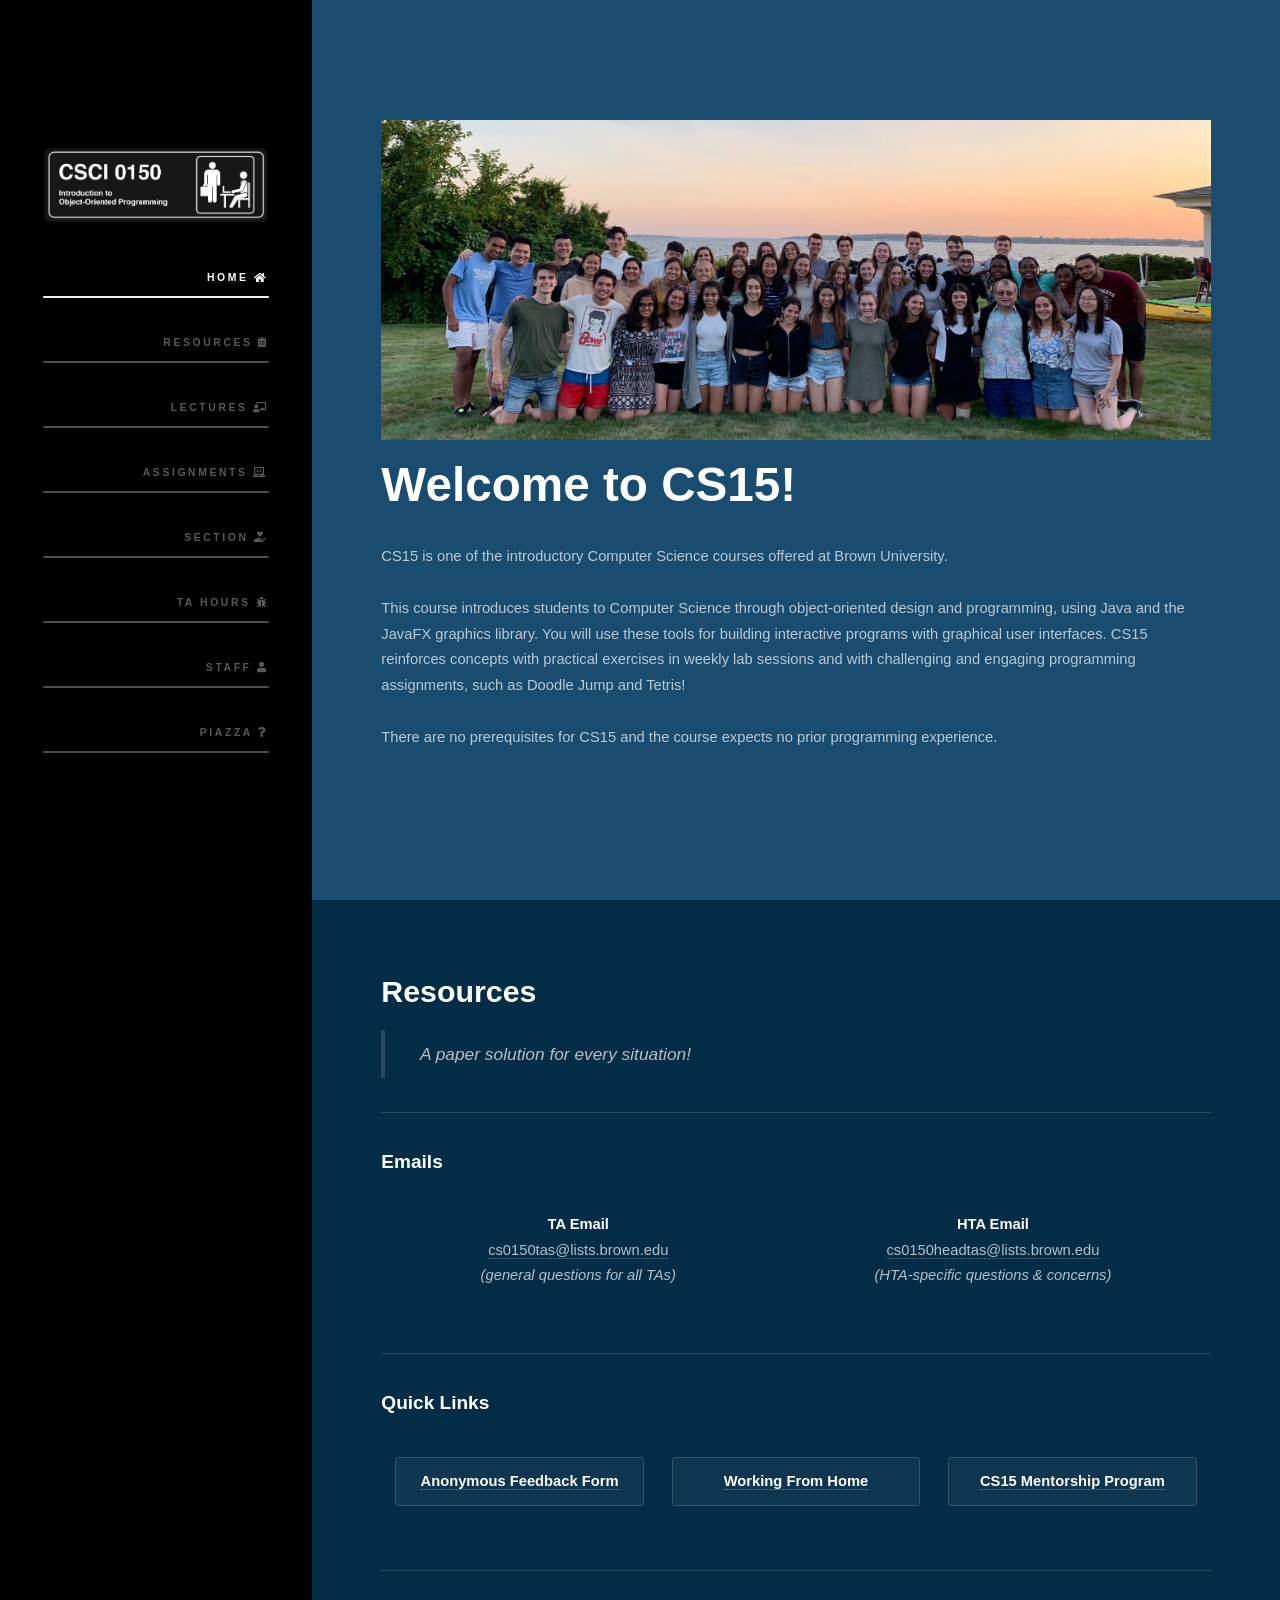
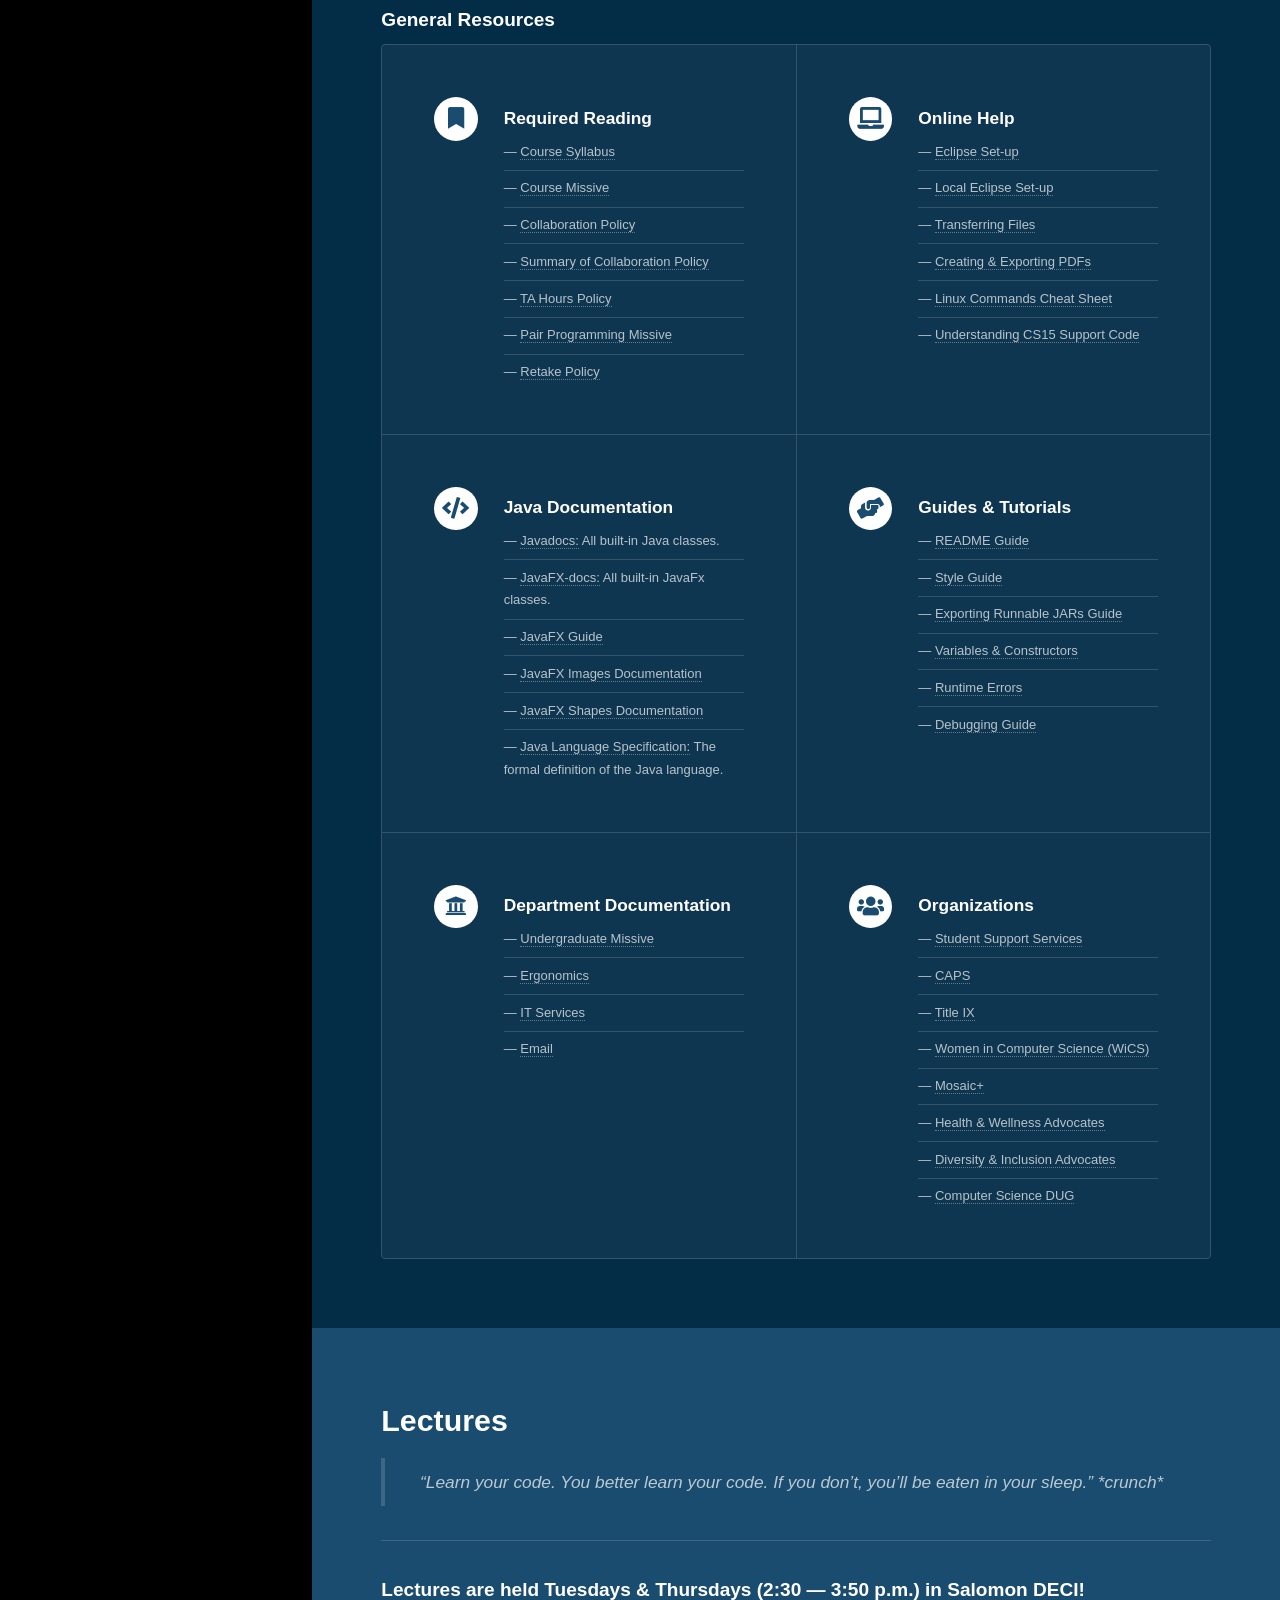
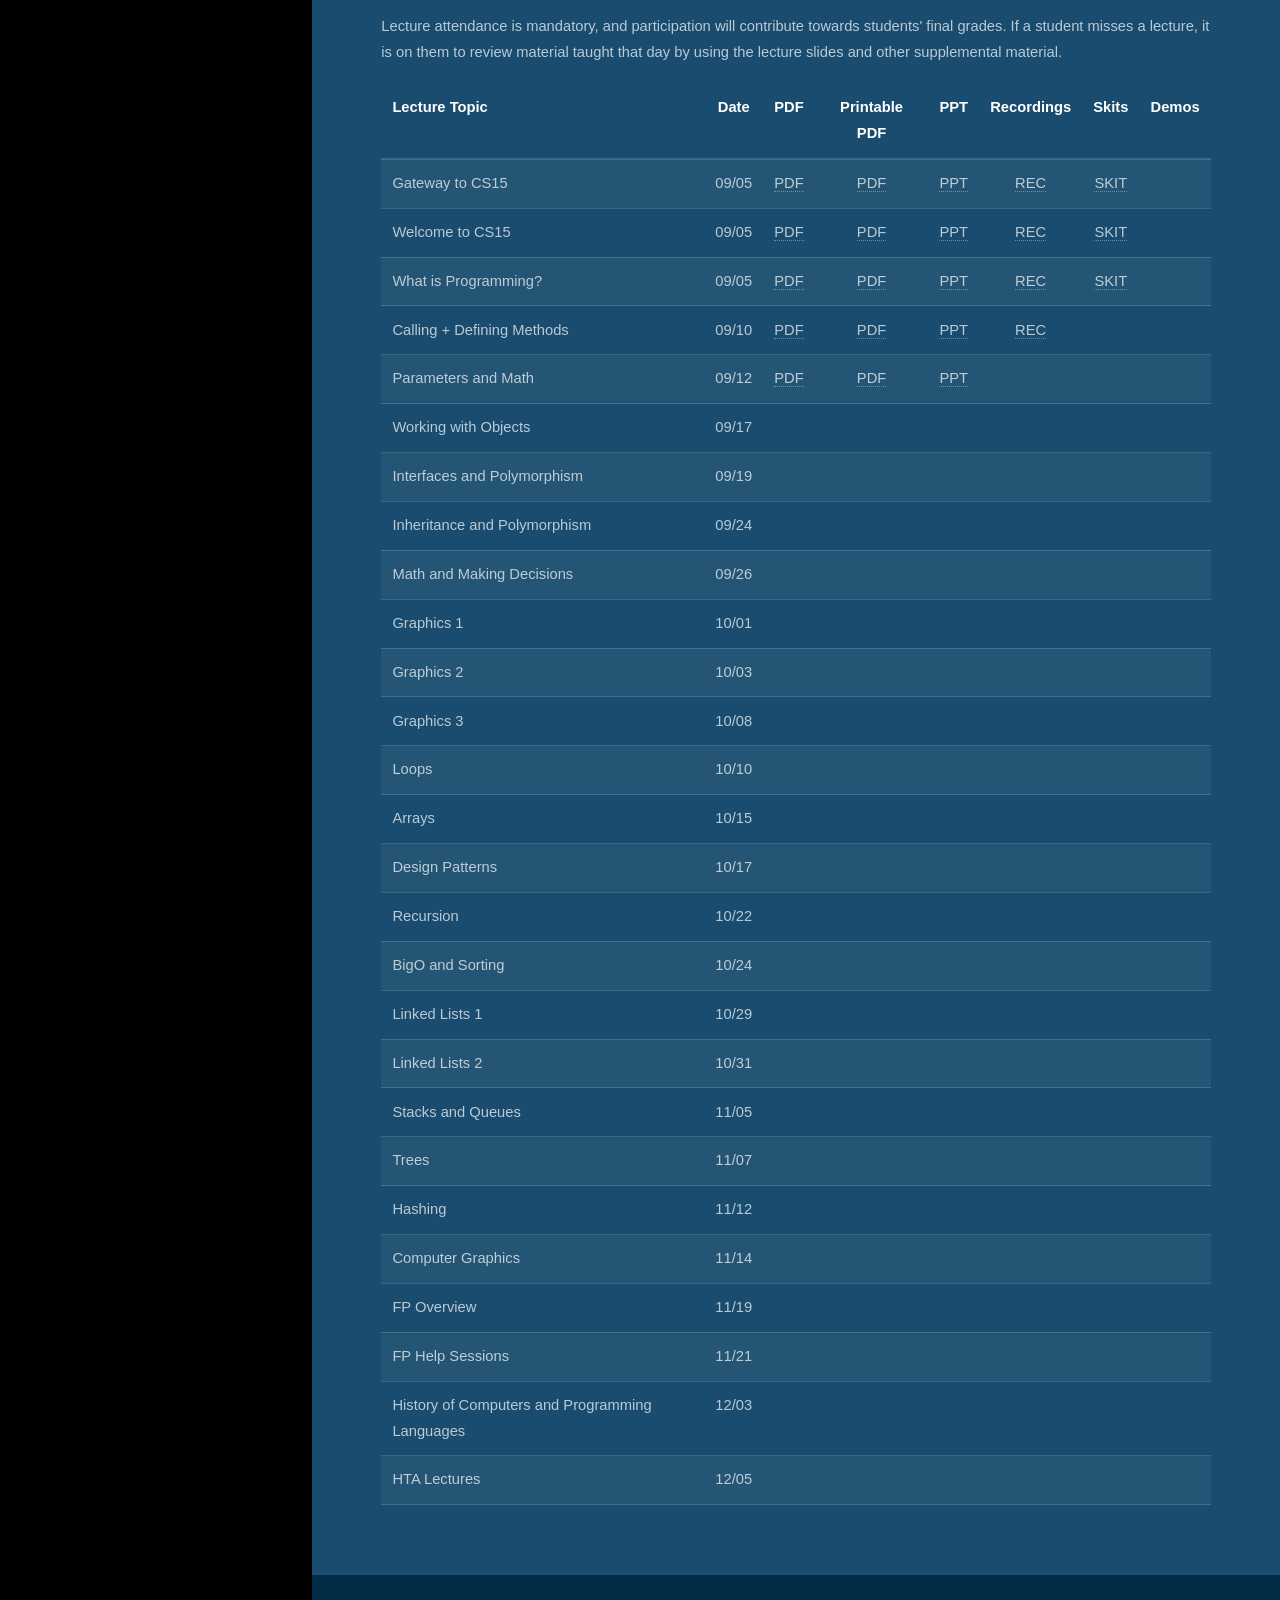
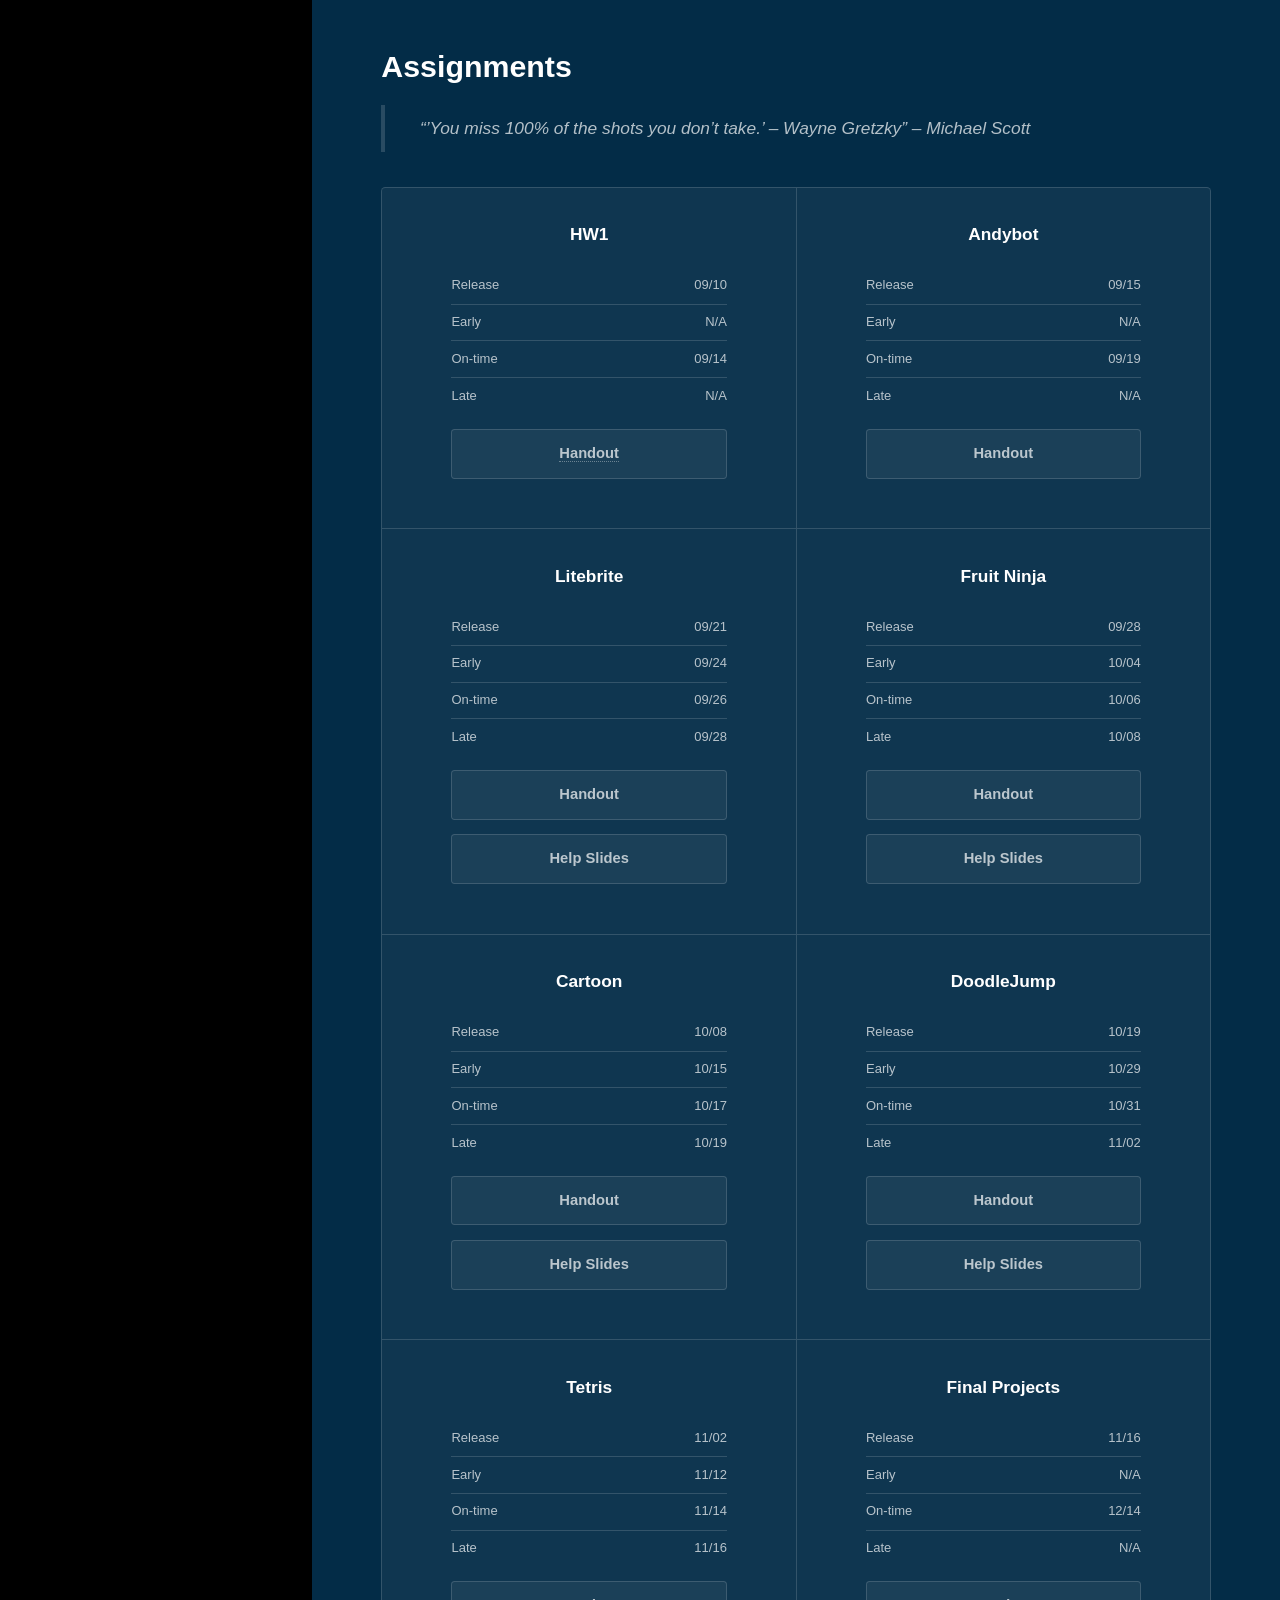
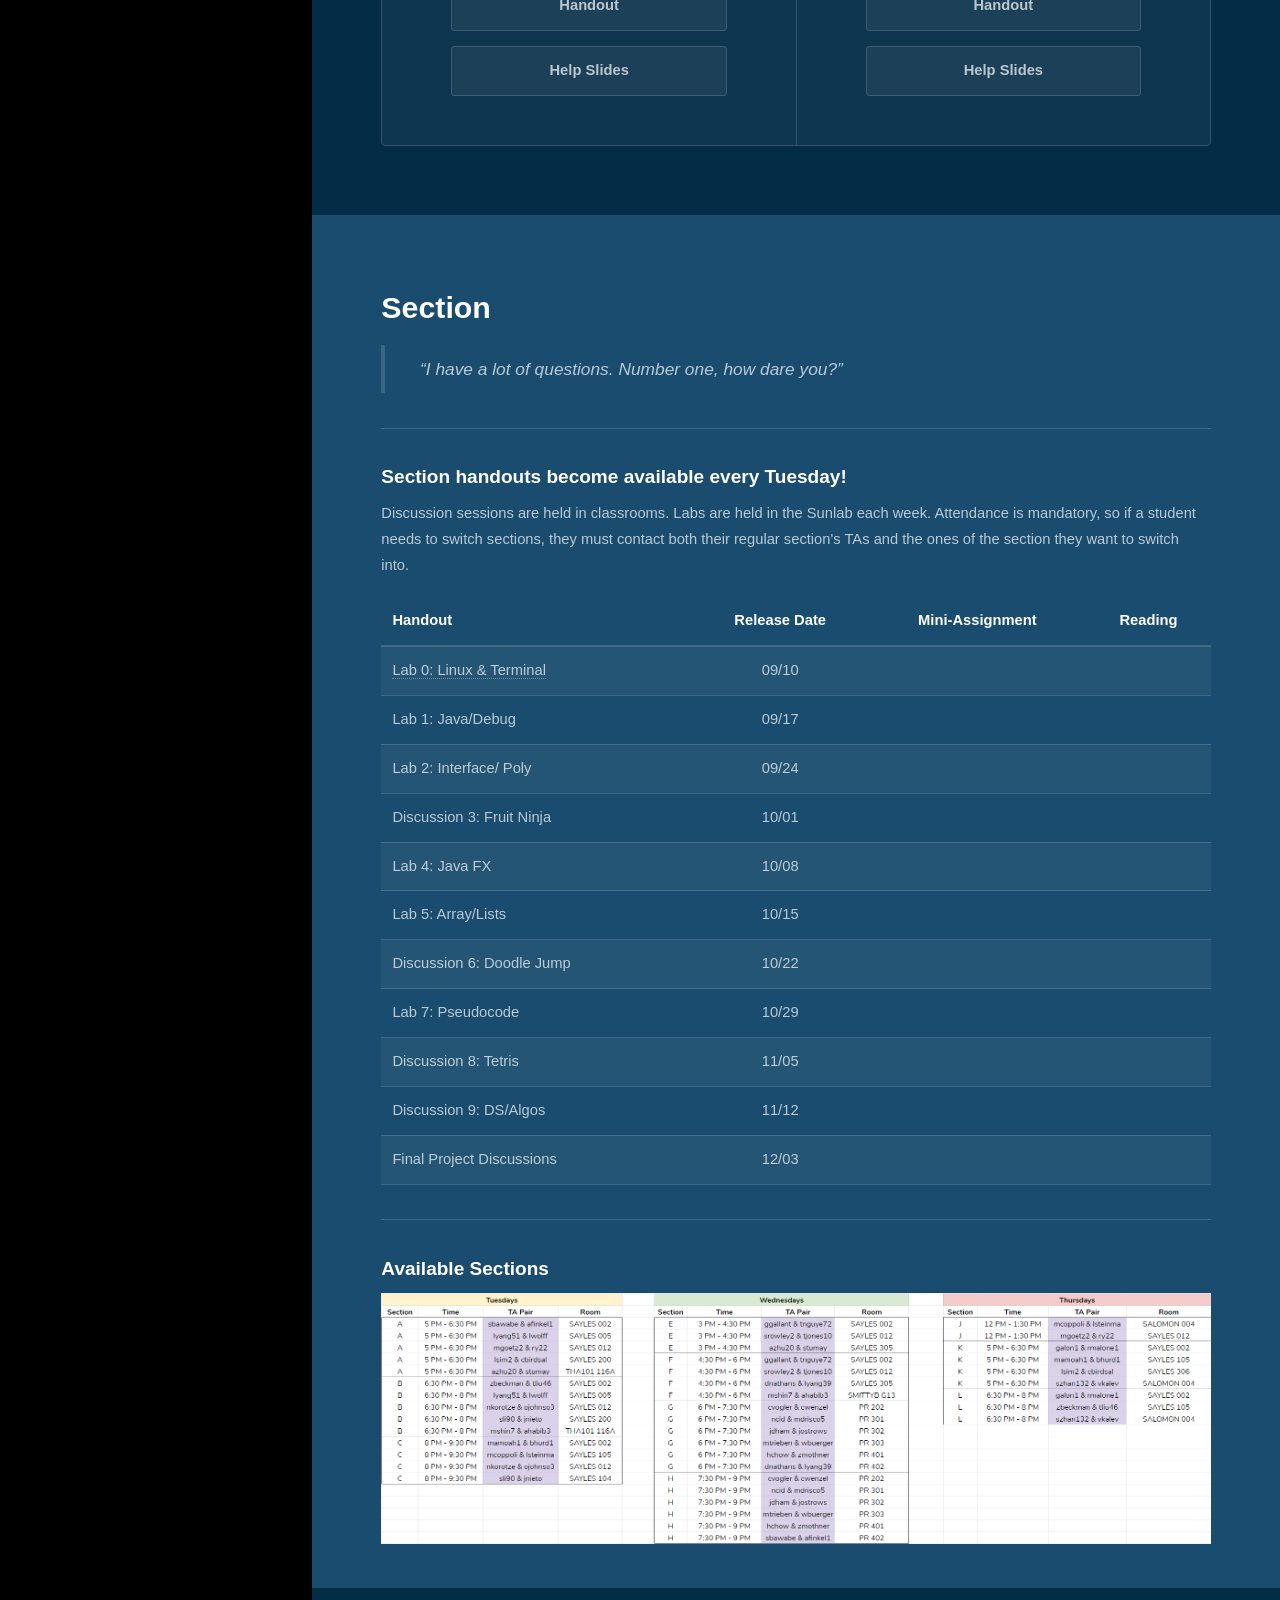
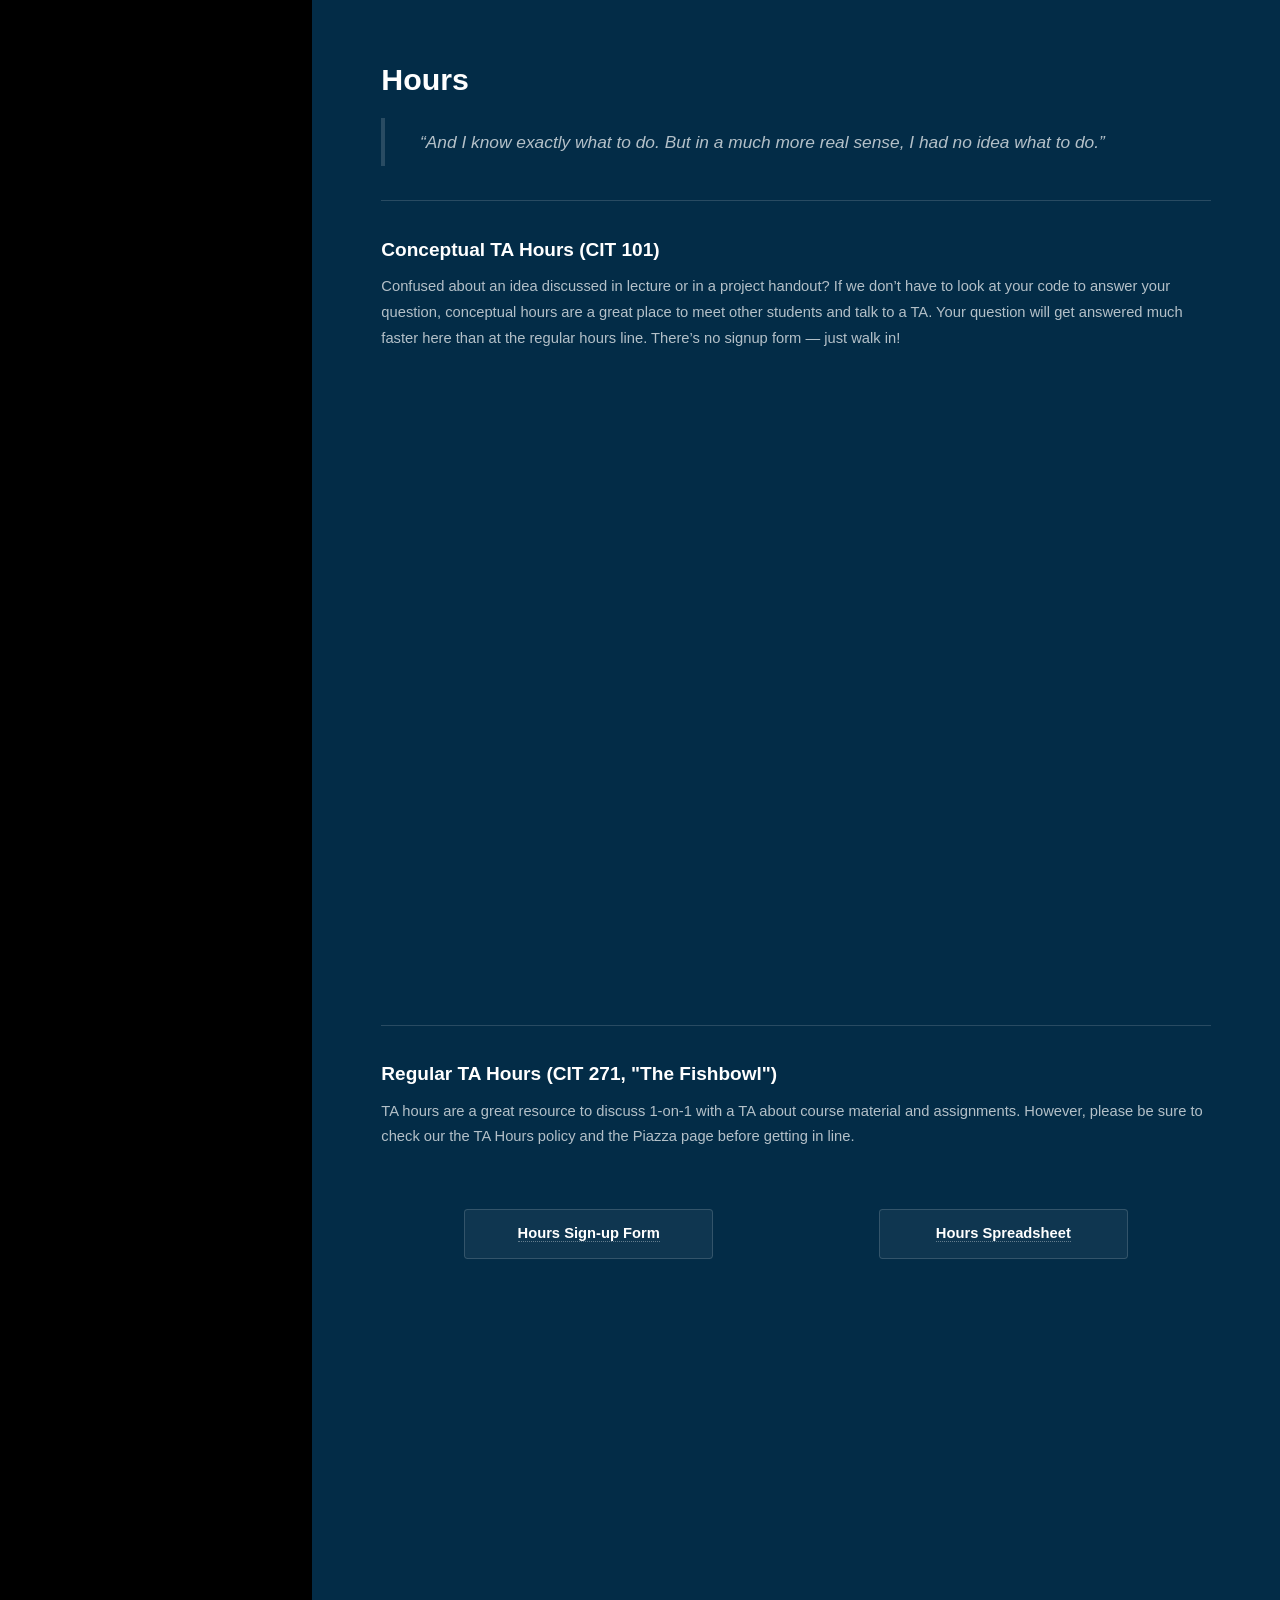
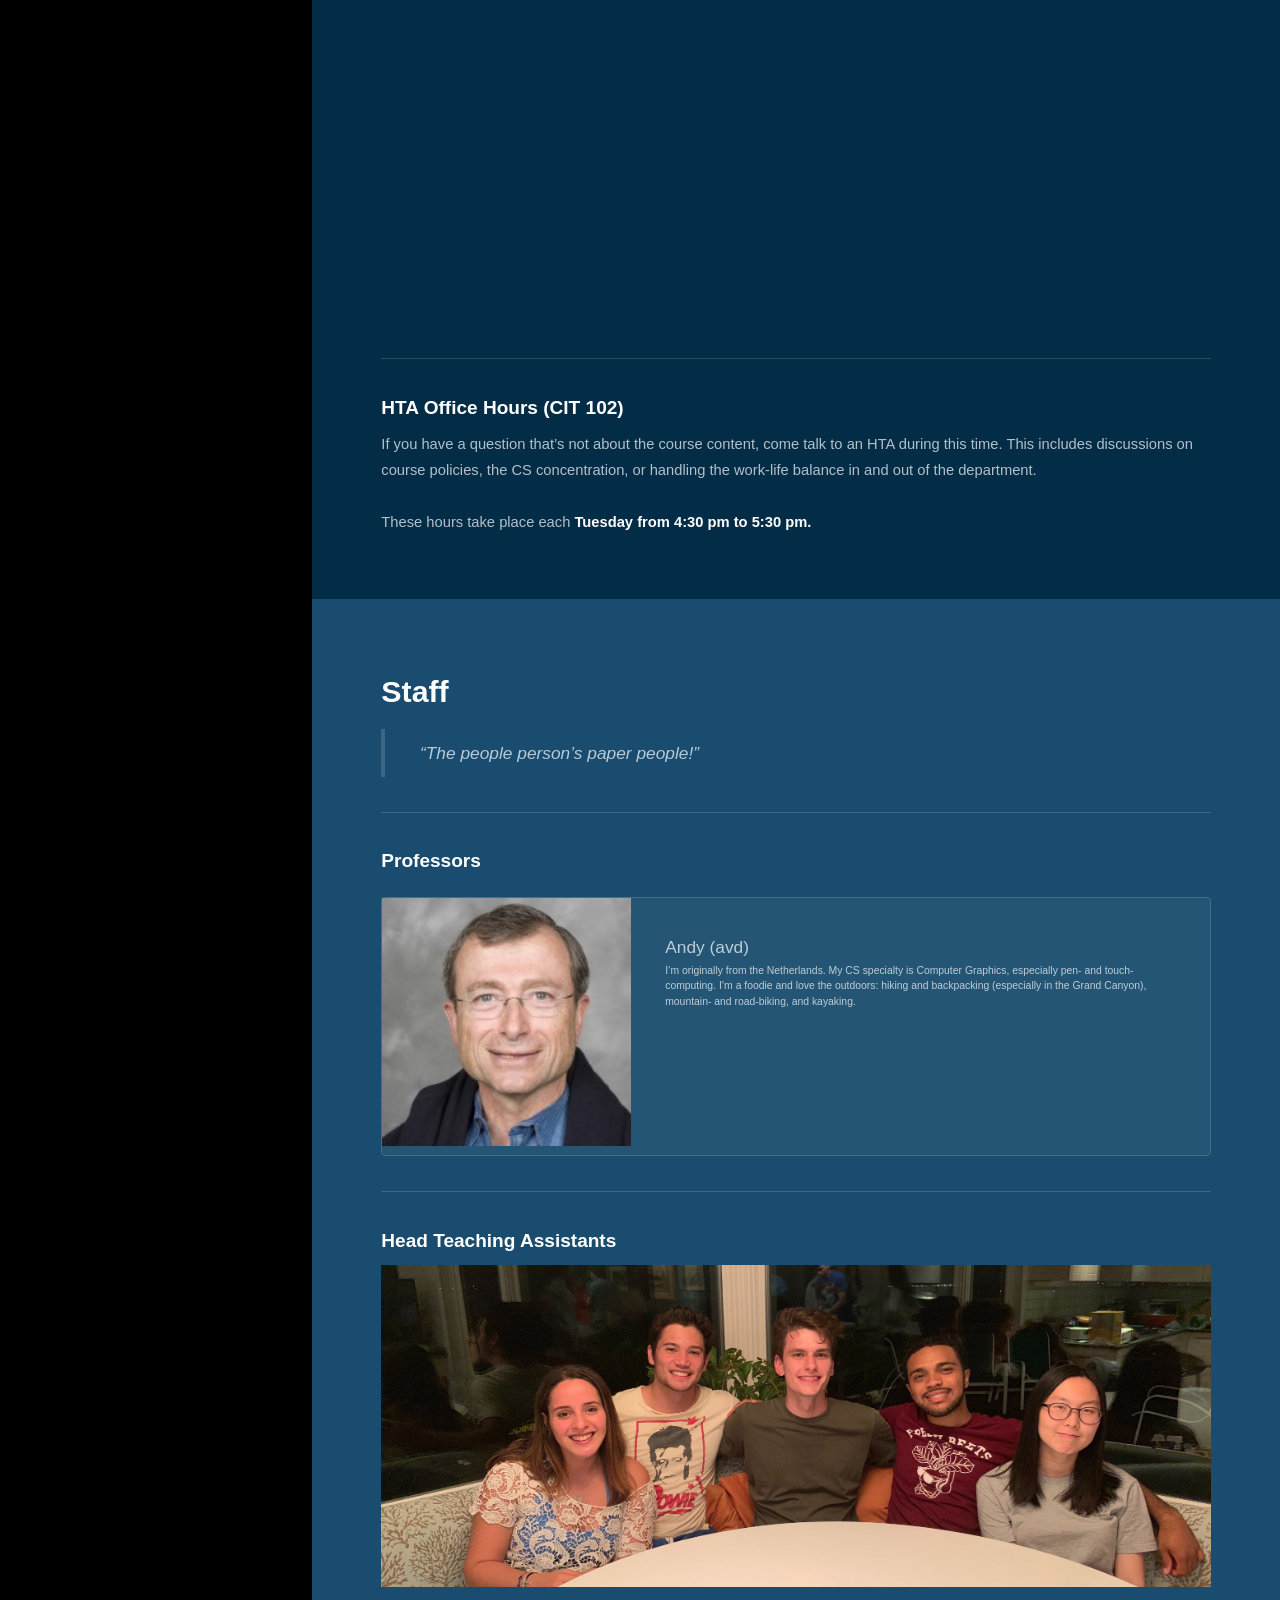
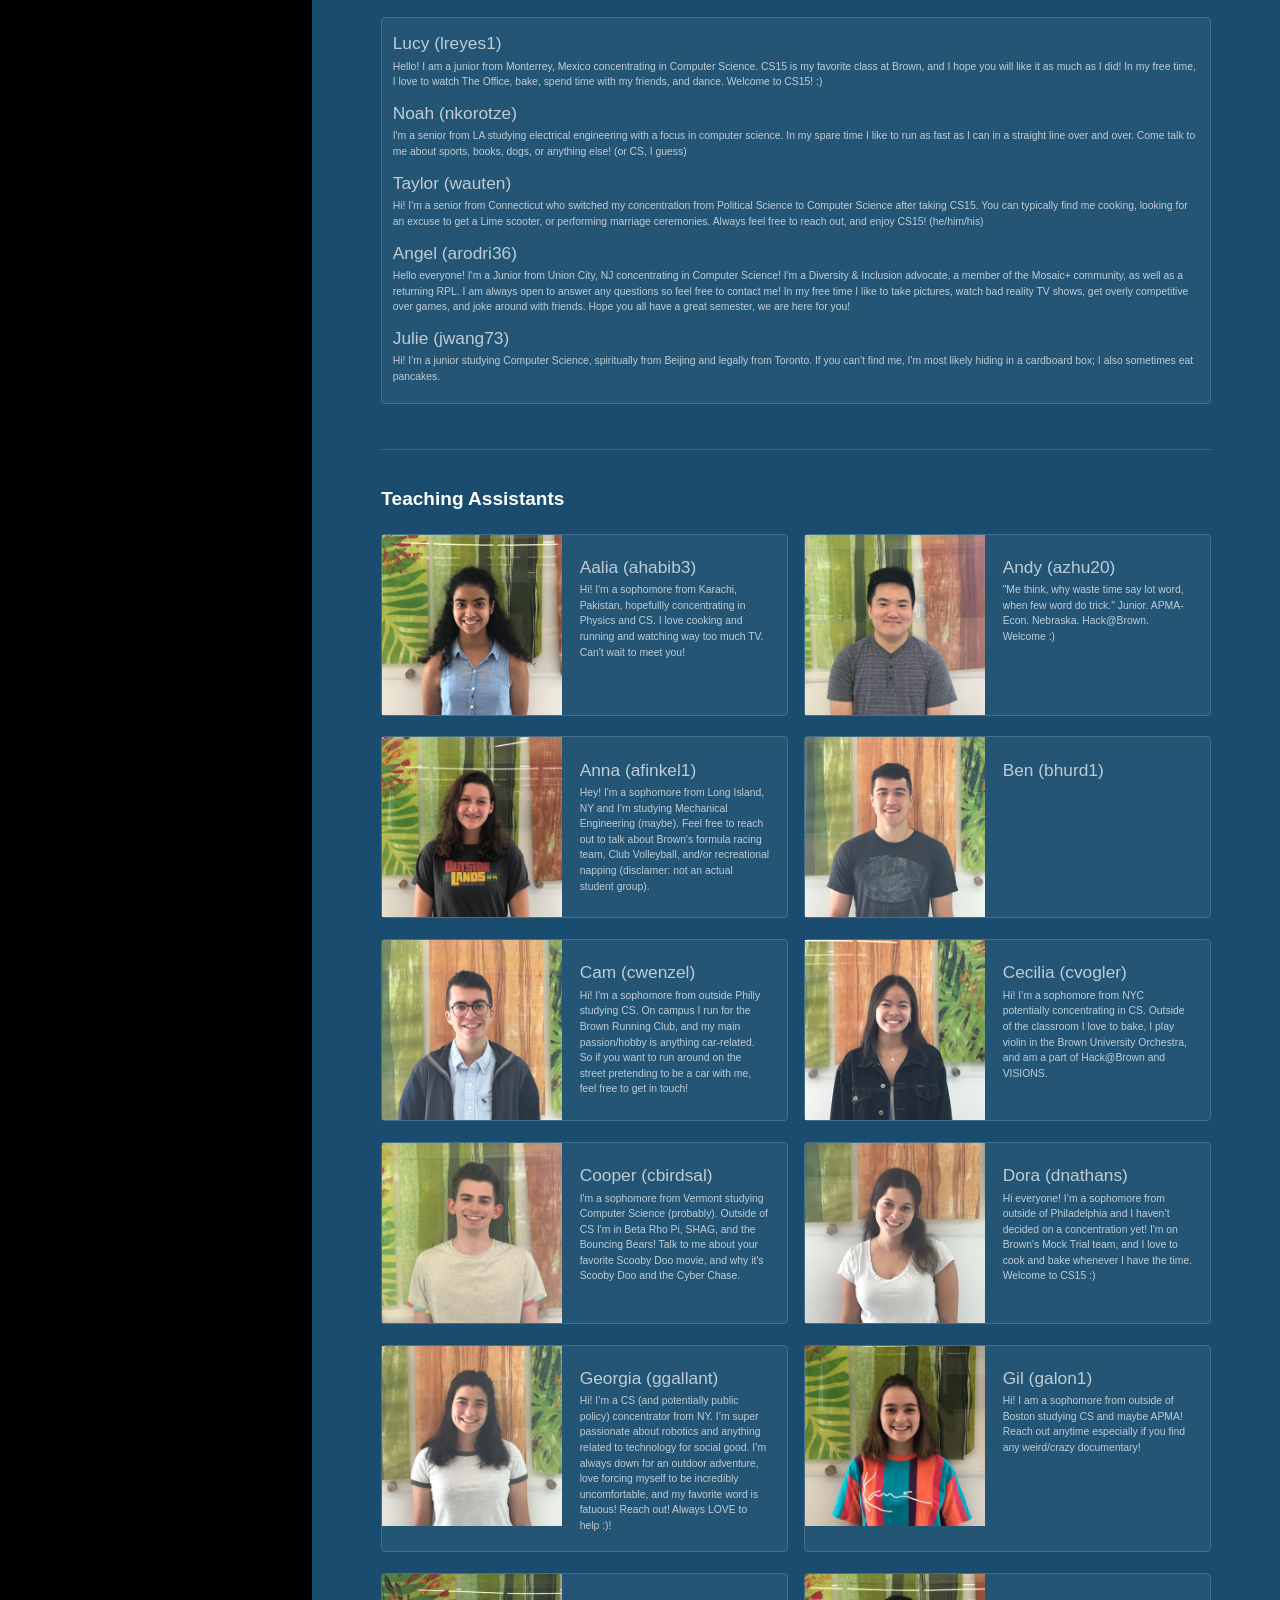
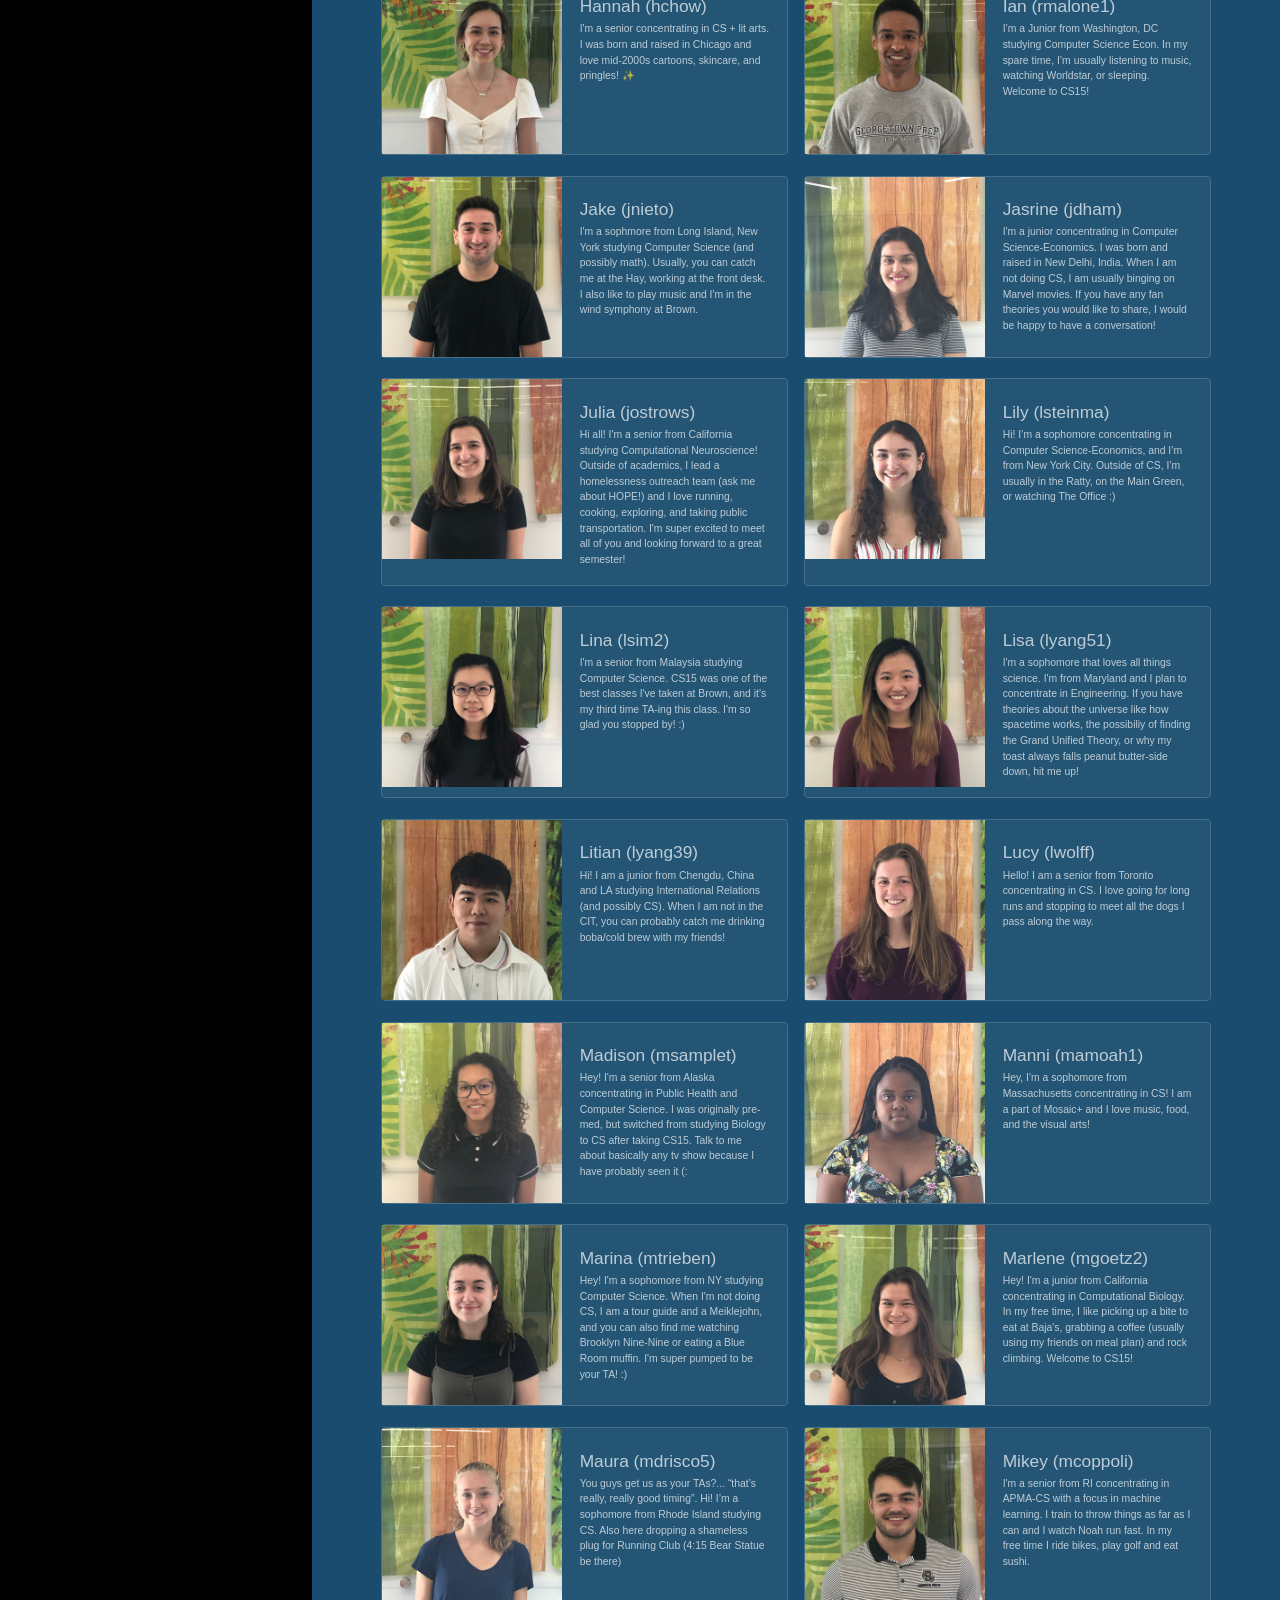
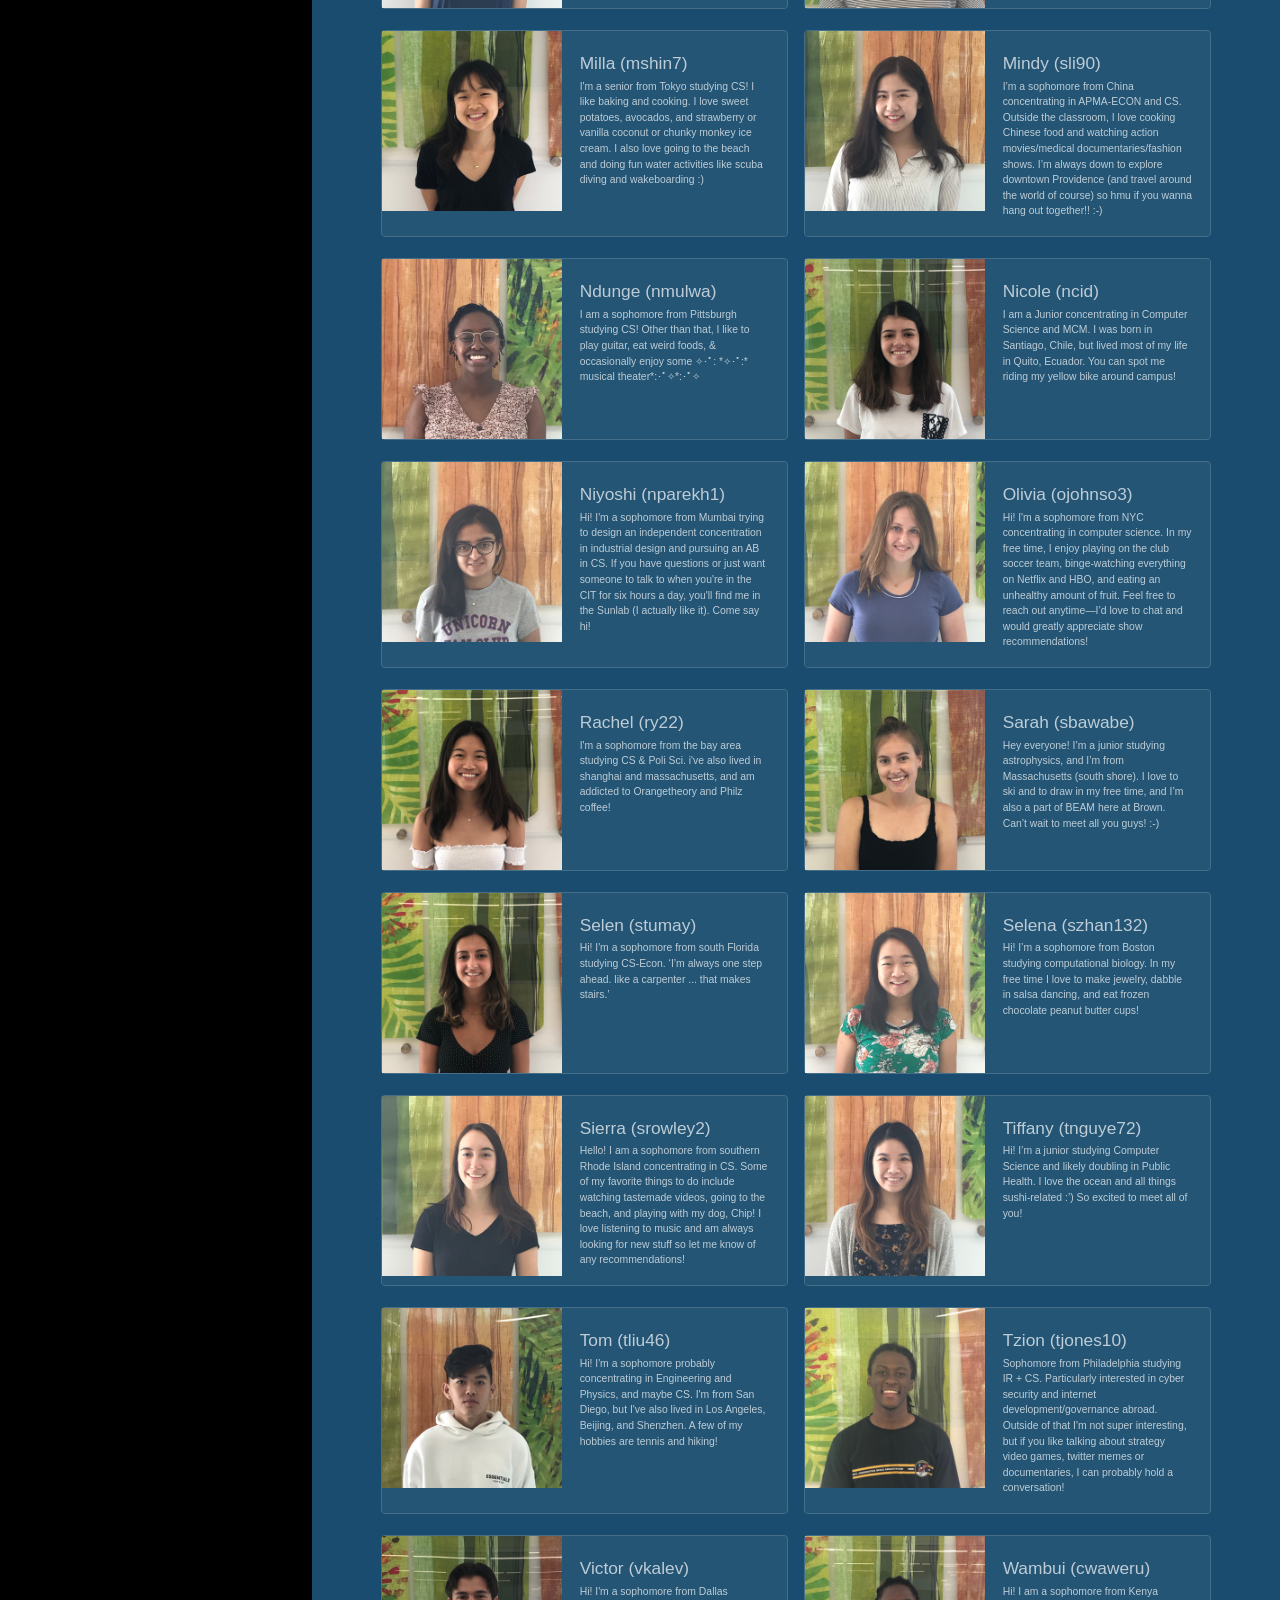
==== commit 0413aa80: "hewwo" ====
--- a/index.html
+++ b/index.html
@@ -236,9 +236,9 @@
 								  		<tr>
 								  			<td>Parameters and Math</td>
 								  			<td>09/12</td>
-								  			<td></td>
-								  			<td></td>
-								  			<td></td>
+								  			<td><a href="docs/lectures/CS15.Lecture_3_Parameters_and_Math.9.12.19.pdf">PDF</td>
+								  			<td><a href="docs/lectures/CS15.Lecture_3_Parameters_and_Math.9.12.19_print.pdf">PDF</td>
+								  			<td><a href="docs/lectures/CS15.Lecture_3_Parameters_and_Math.9.12.19.pptx">PPT</td>
 								  			<td></td>
 								  			<td></td>
 								  			<td></td>
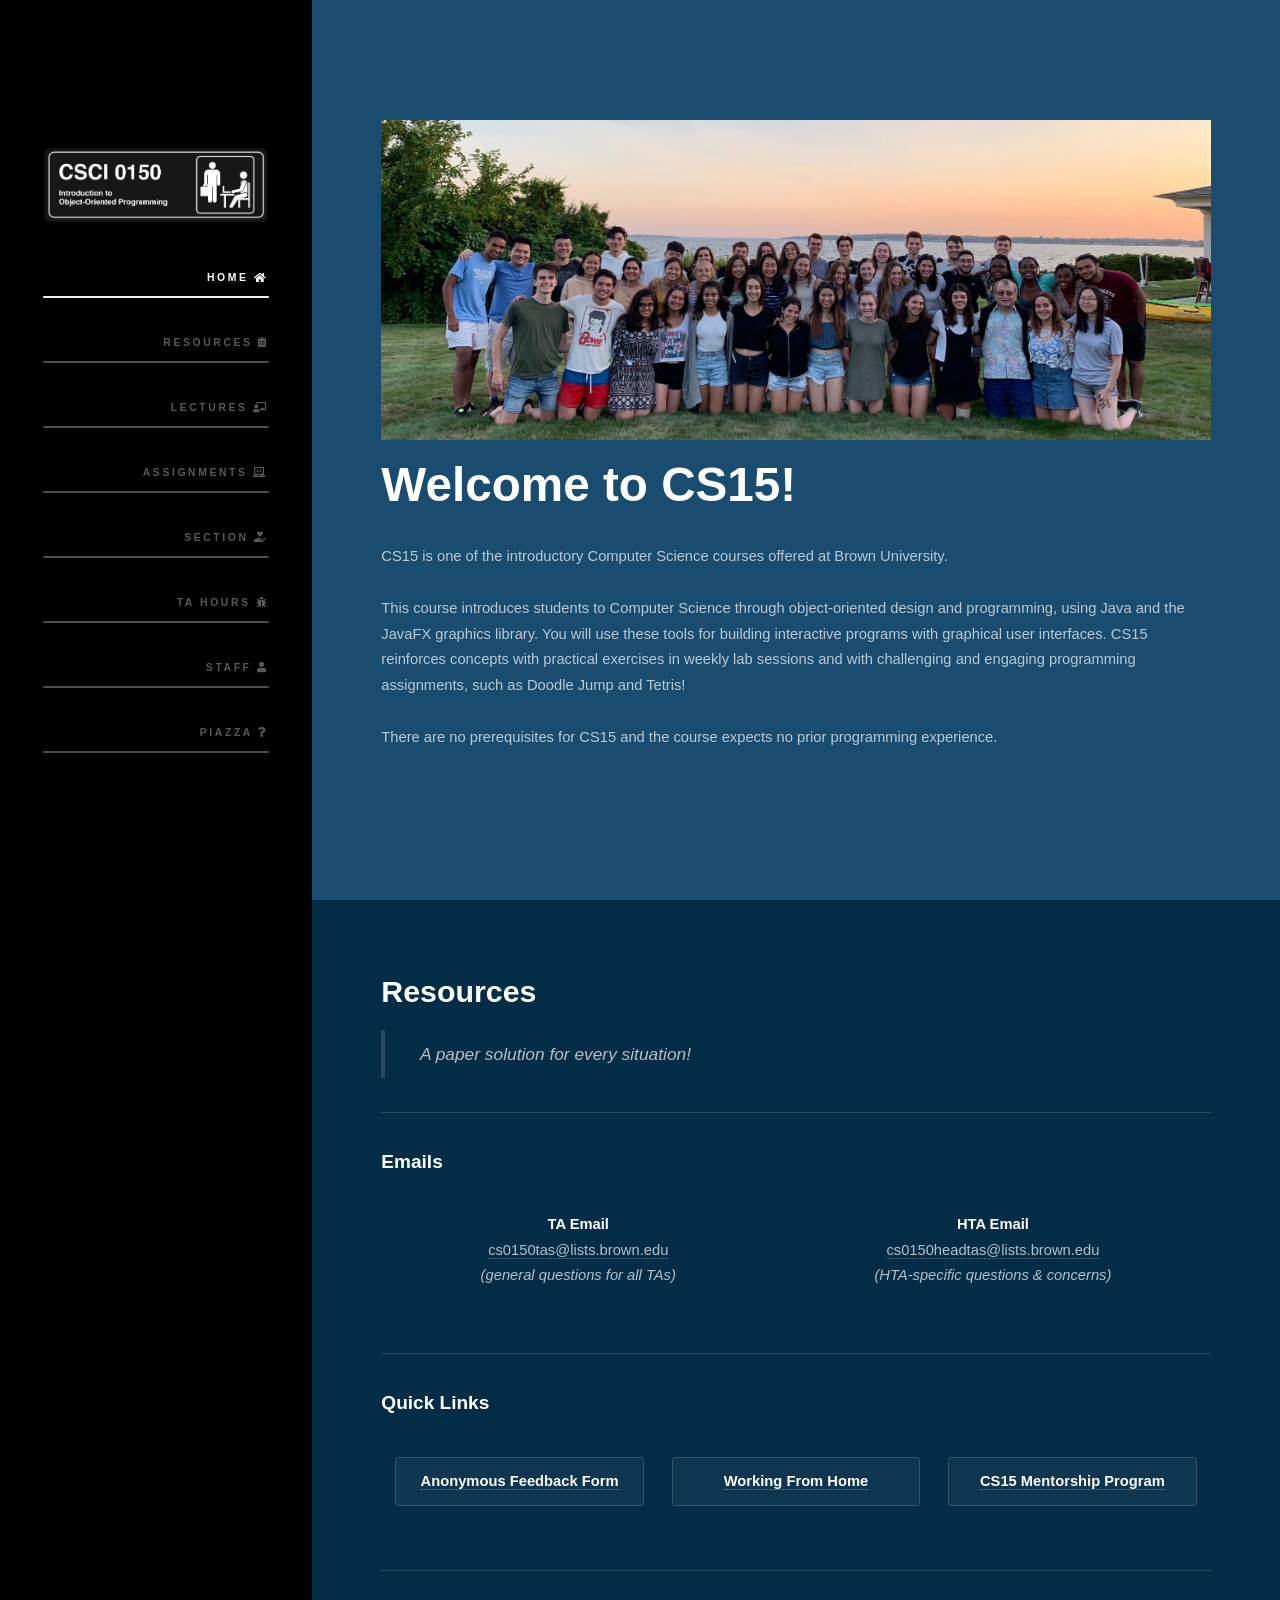
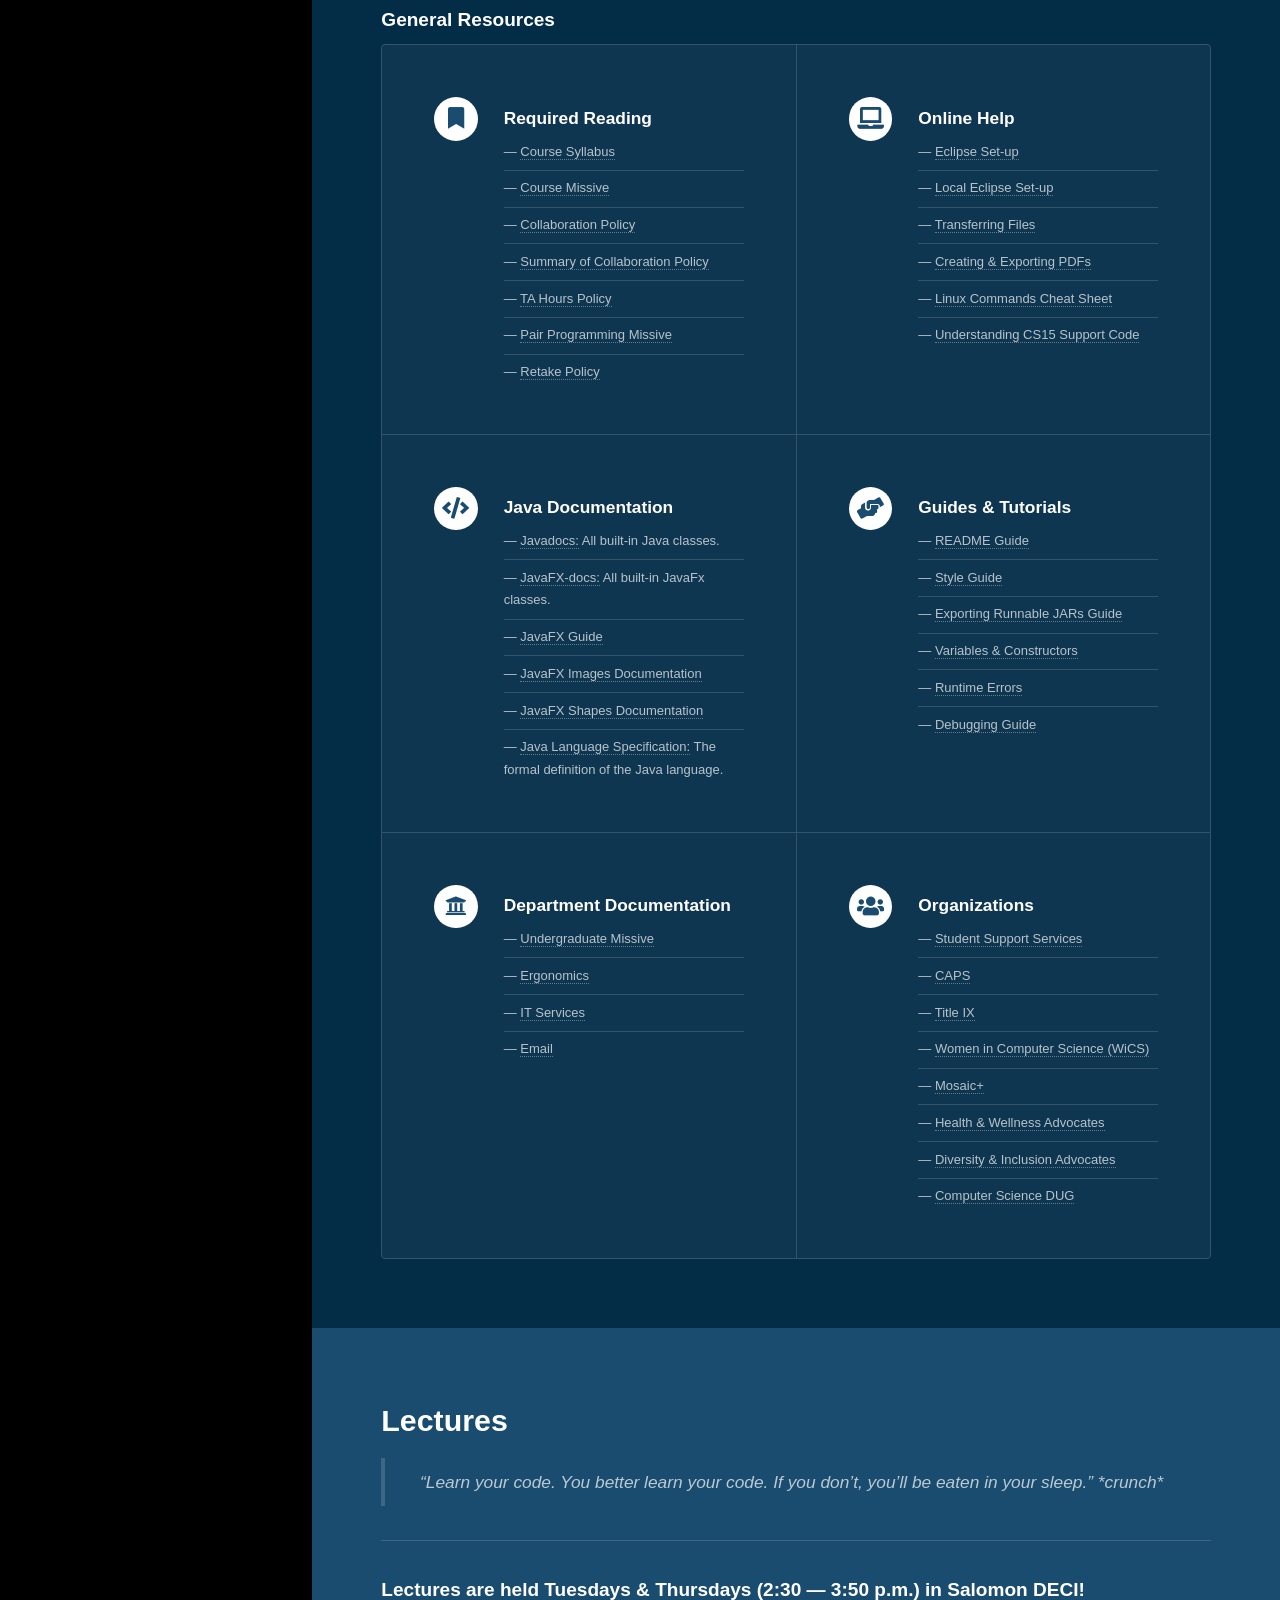
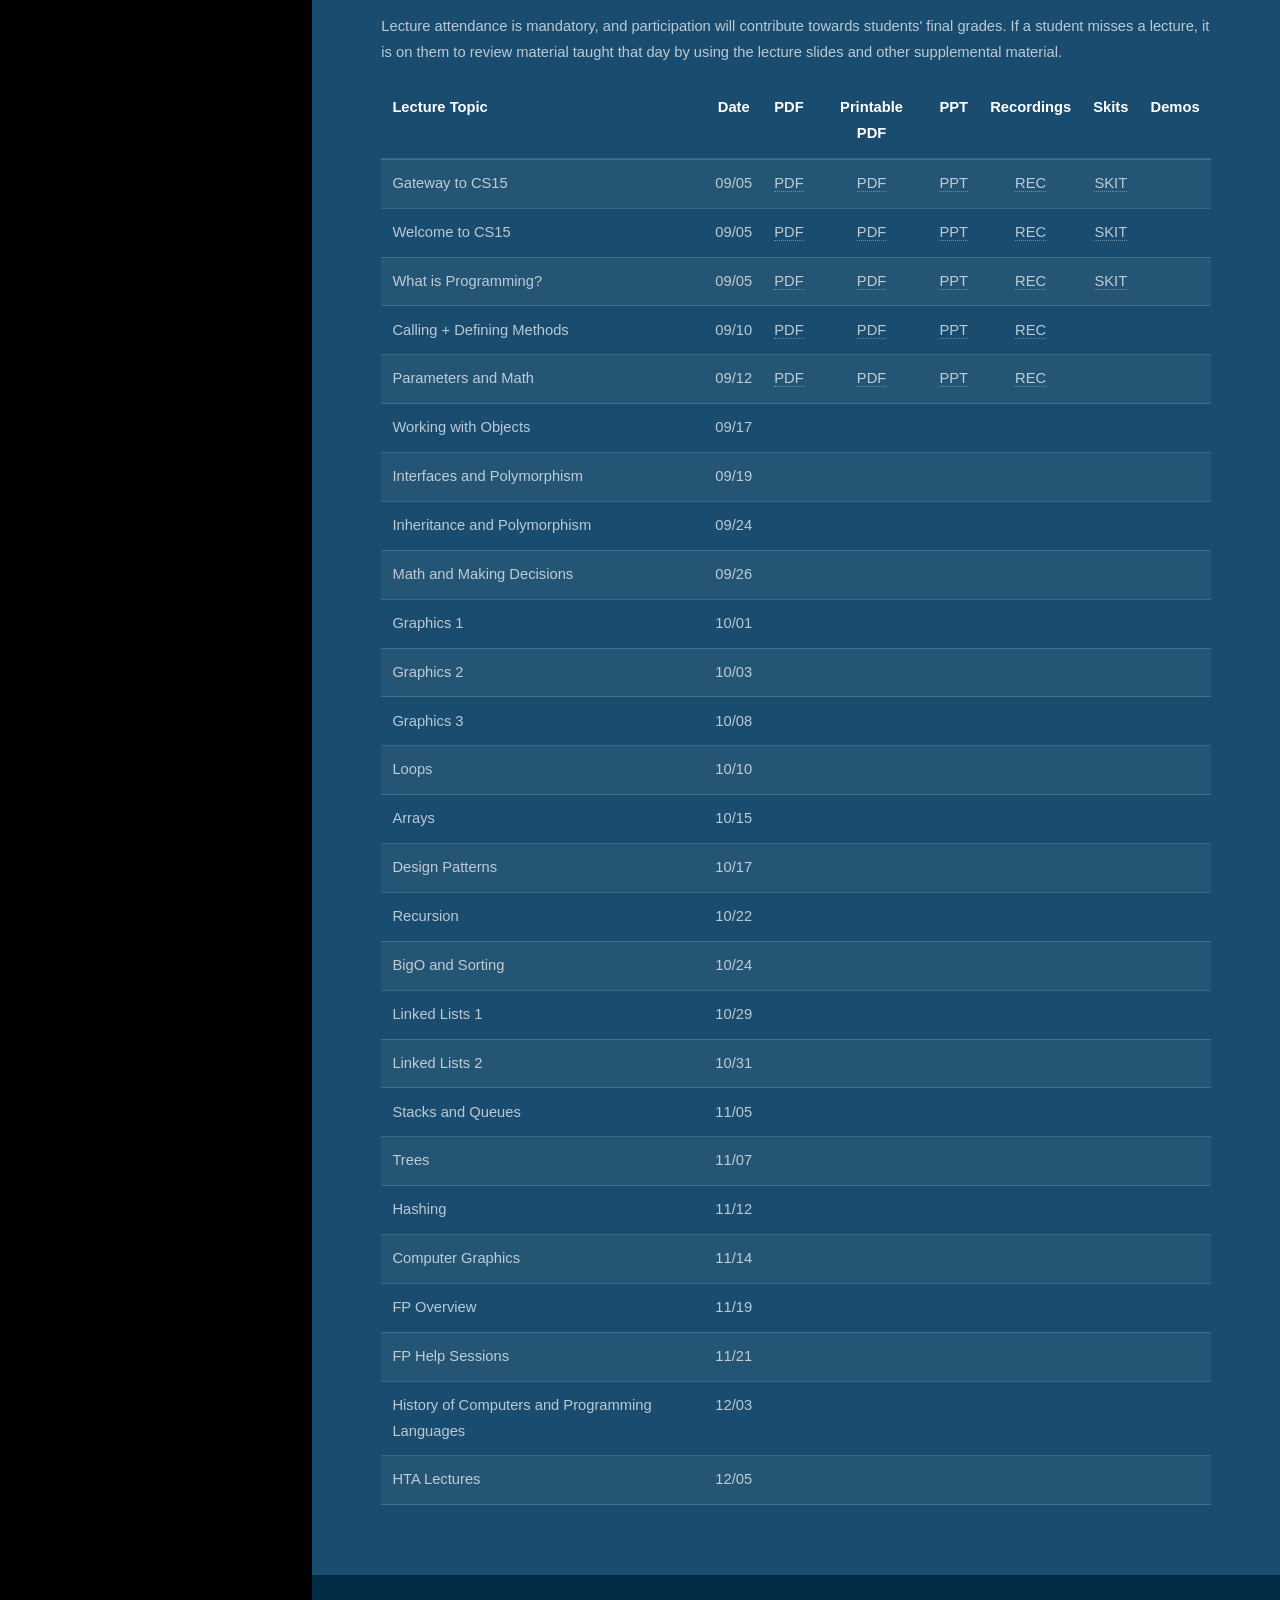
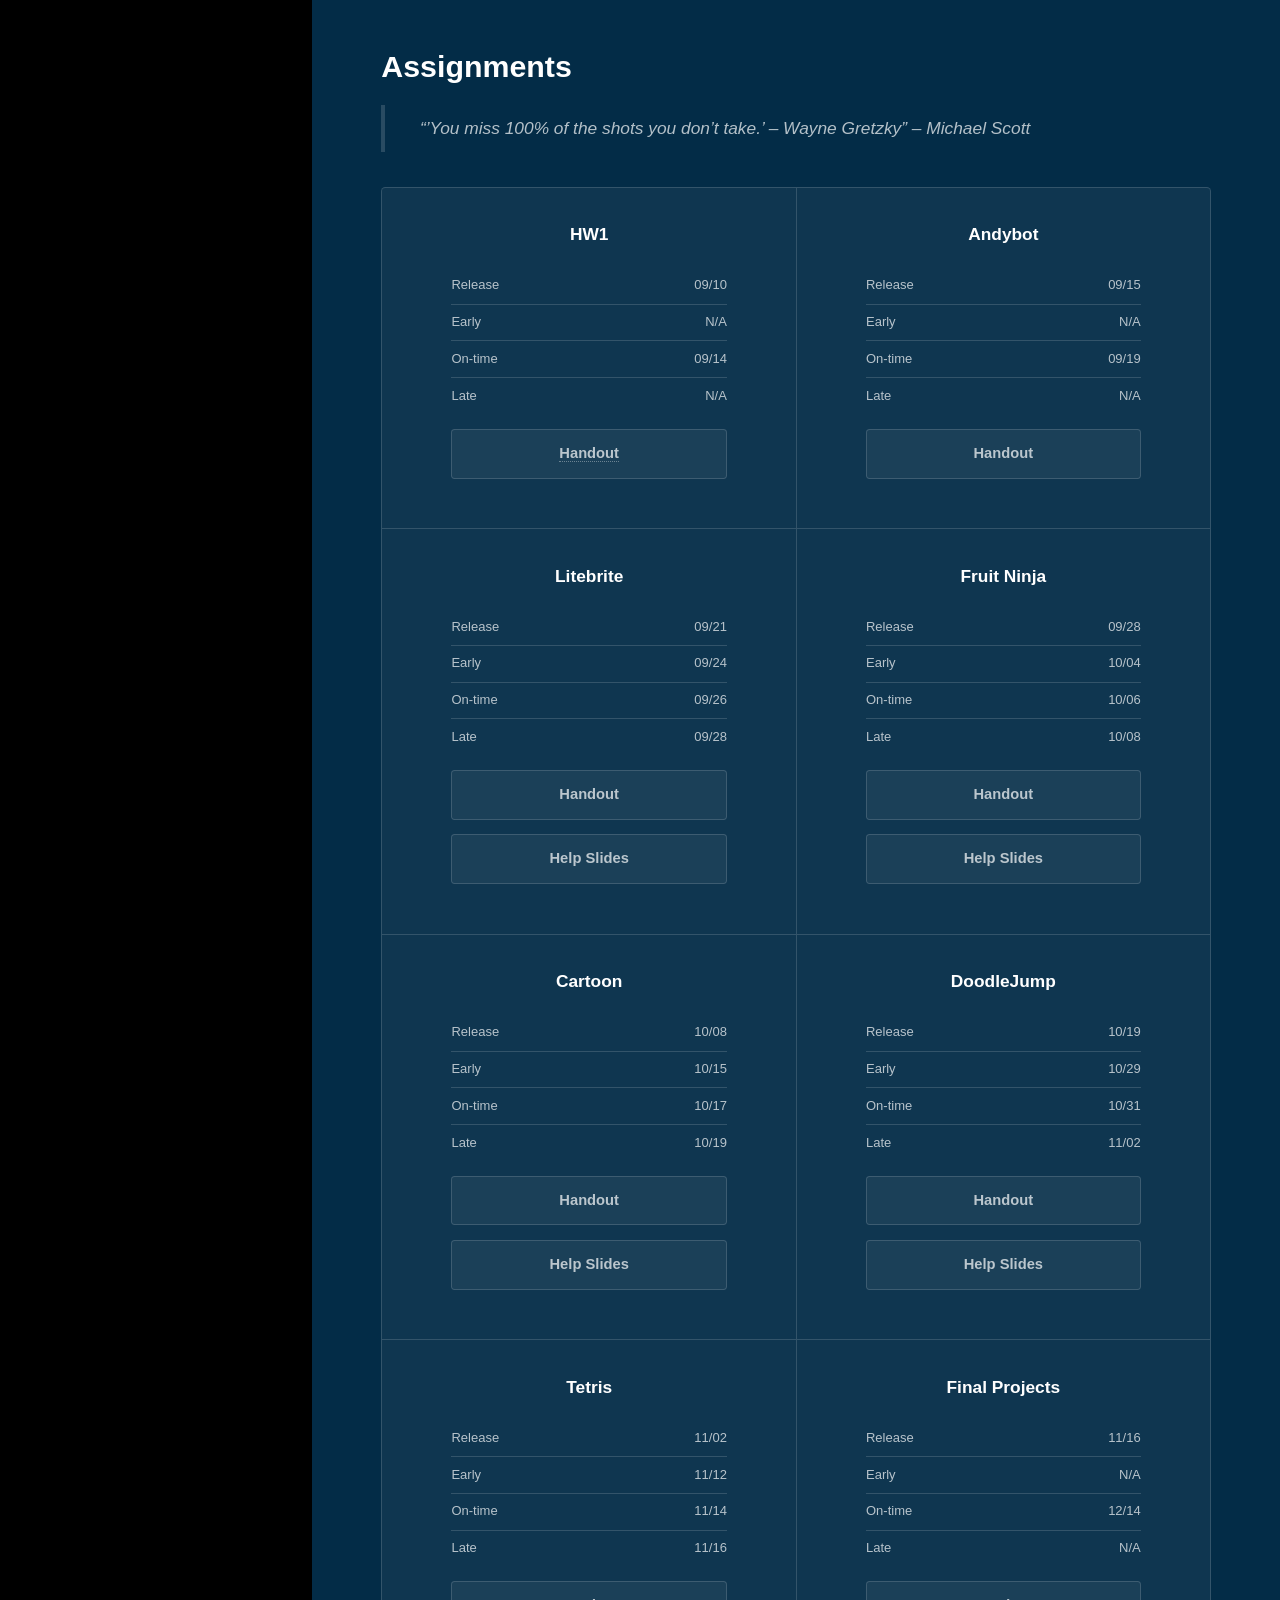
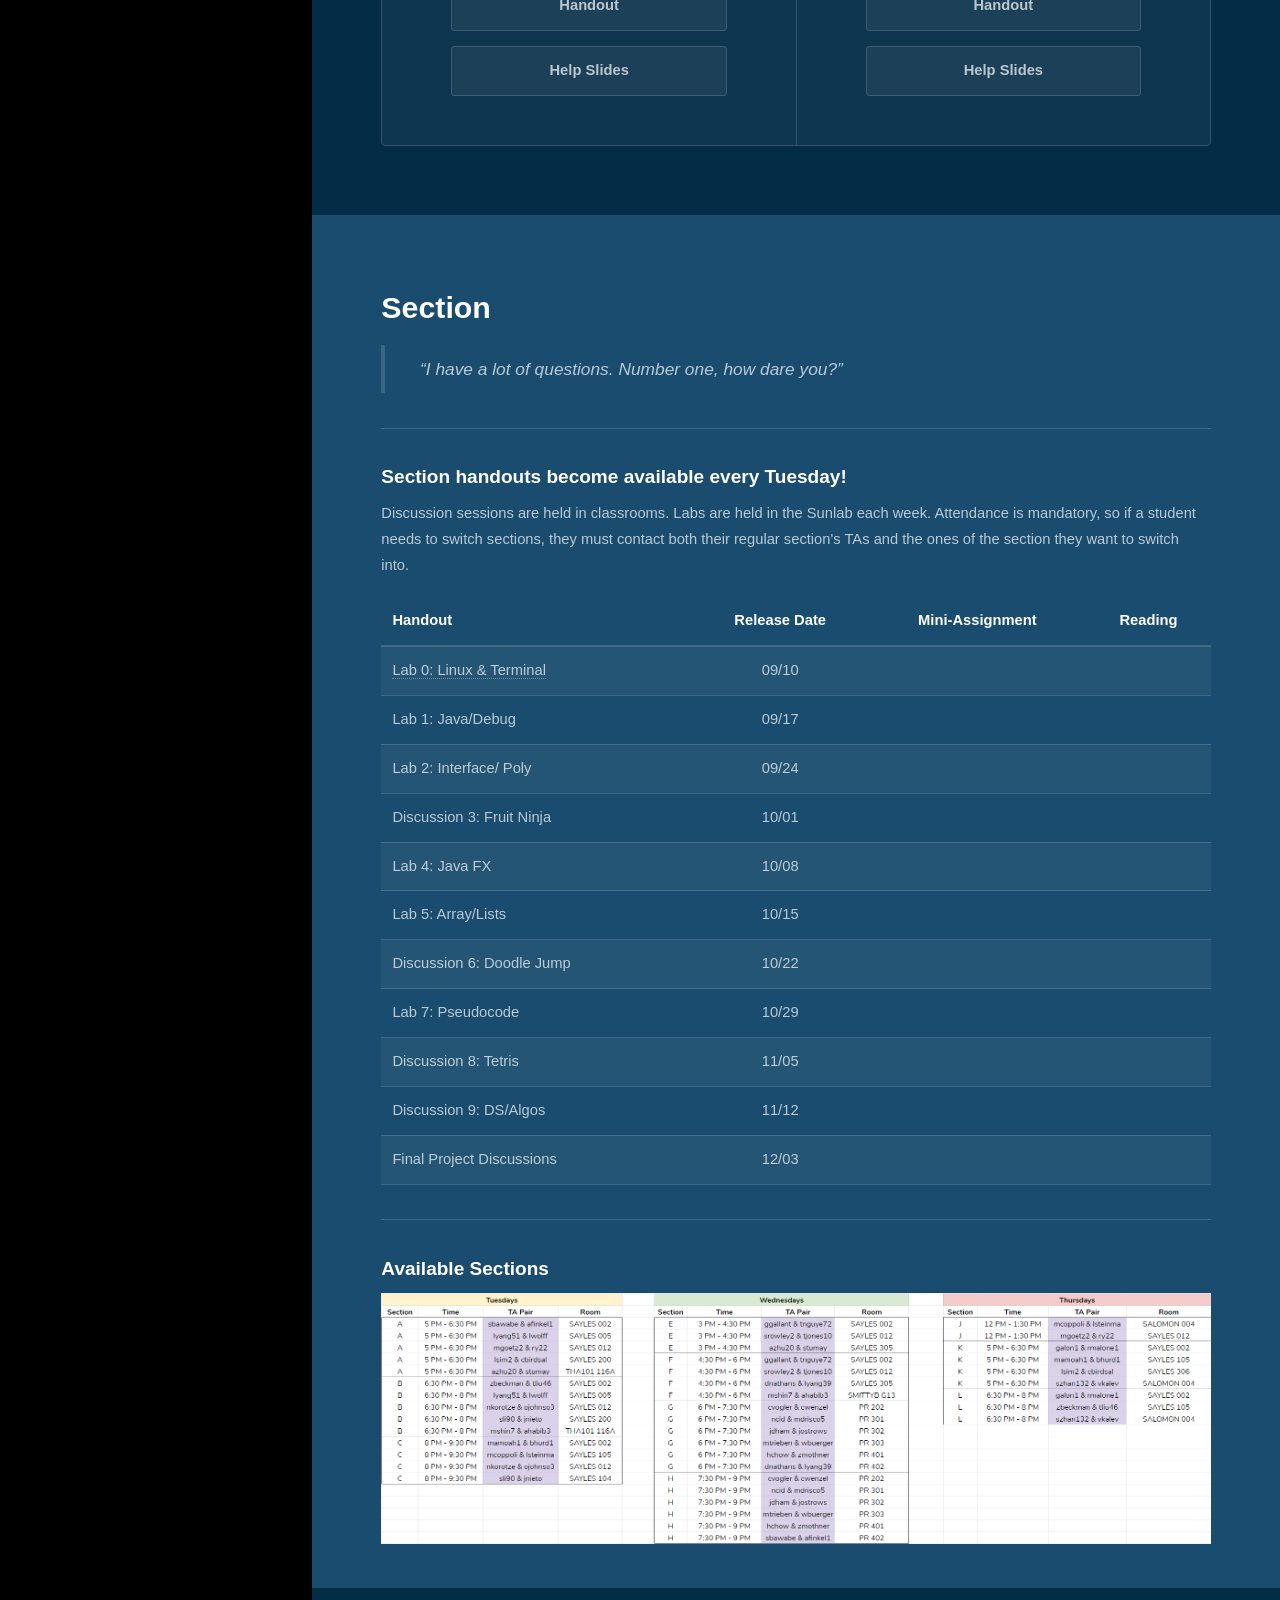
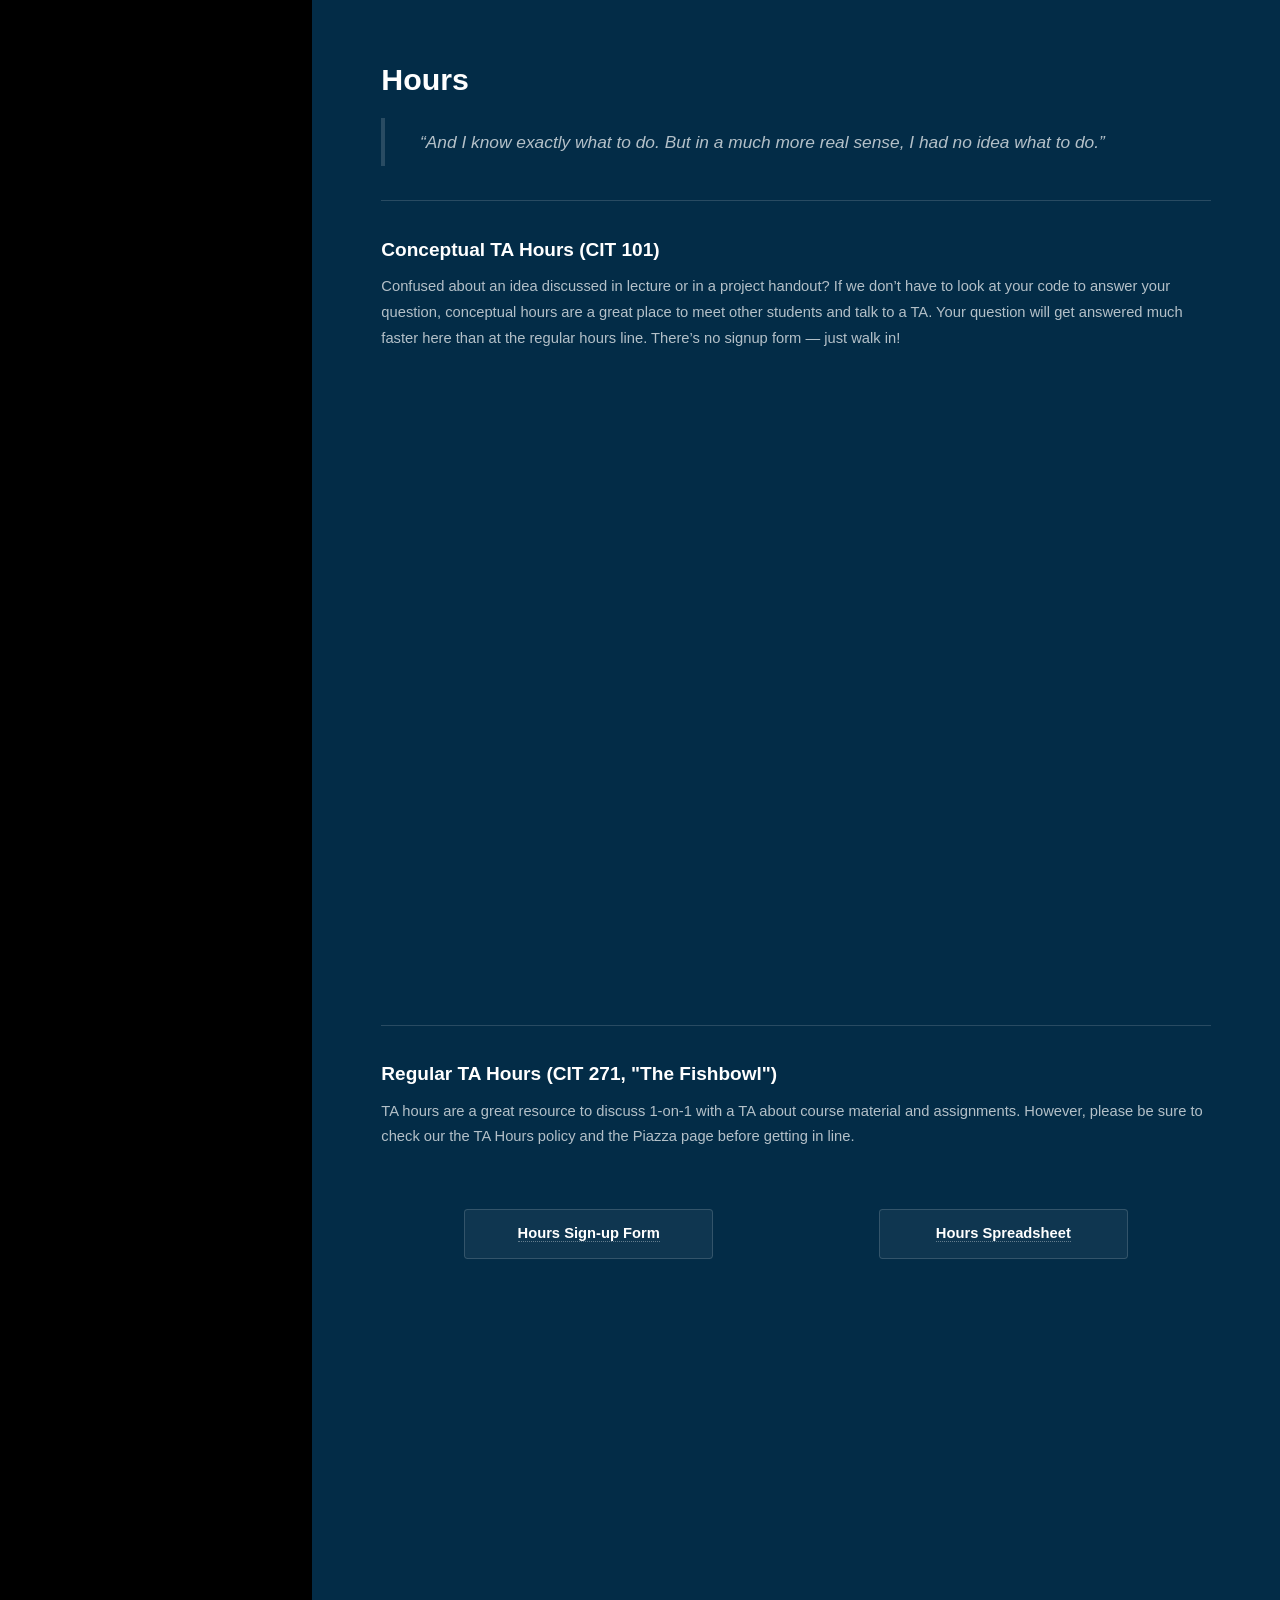
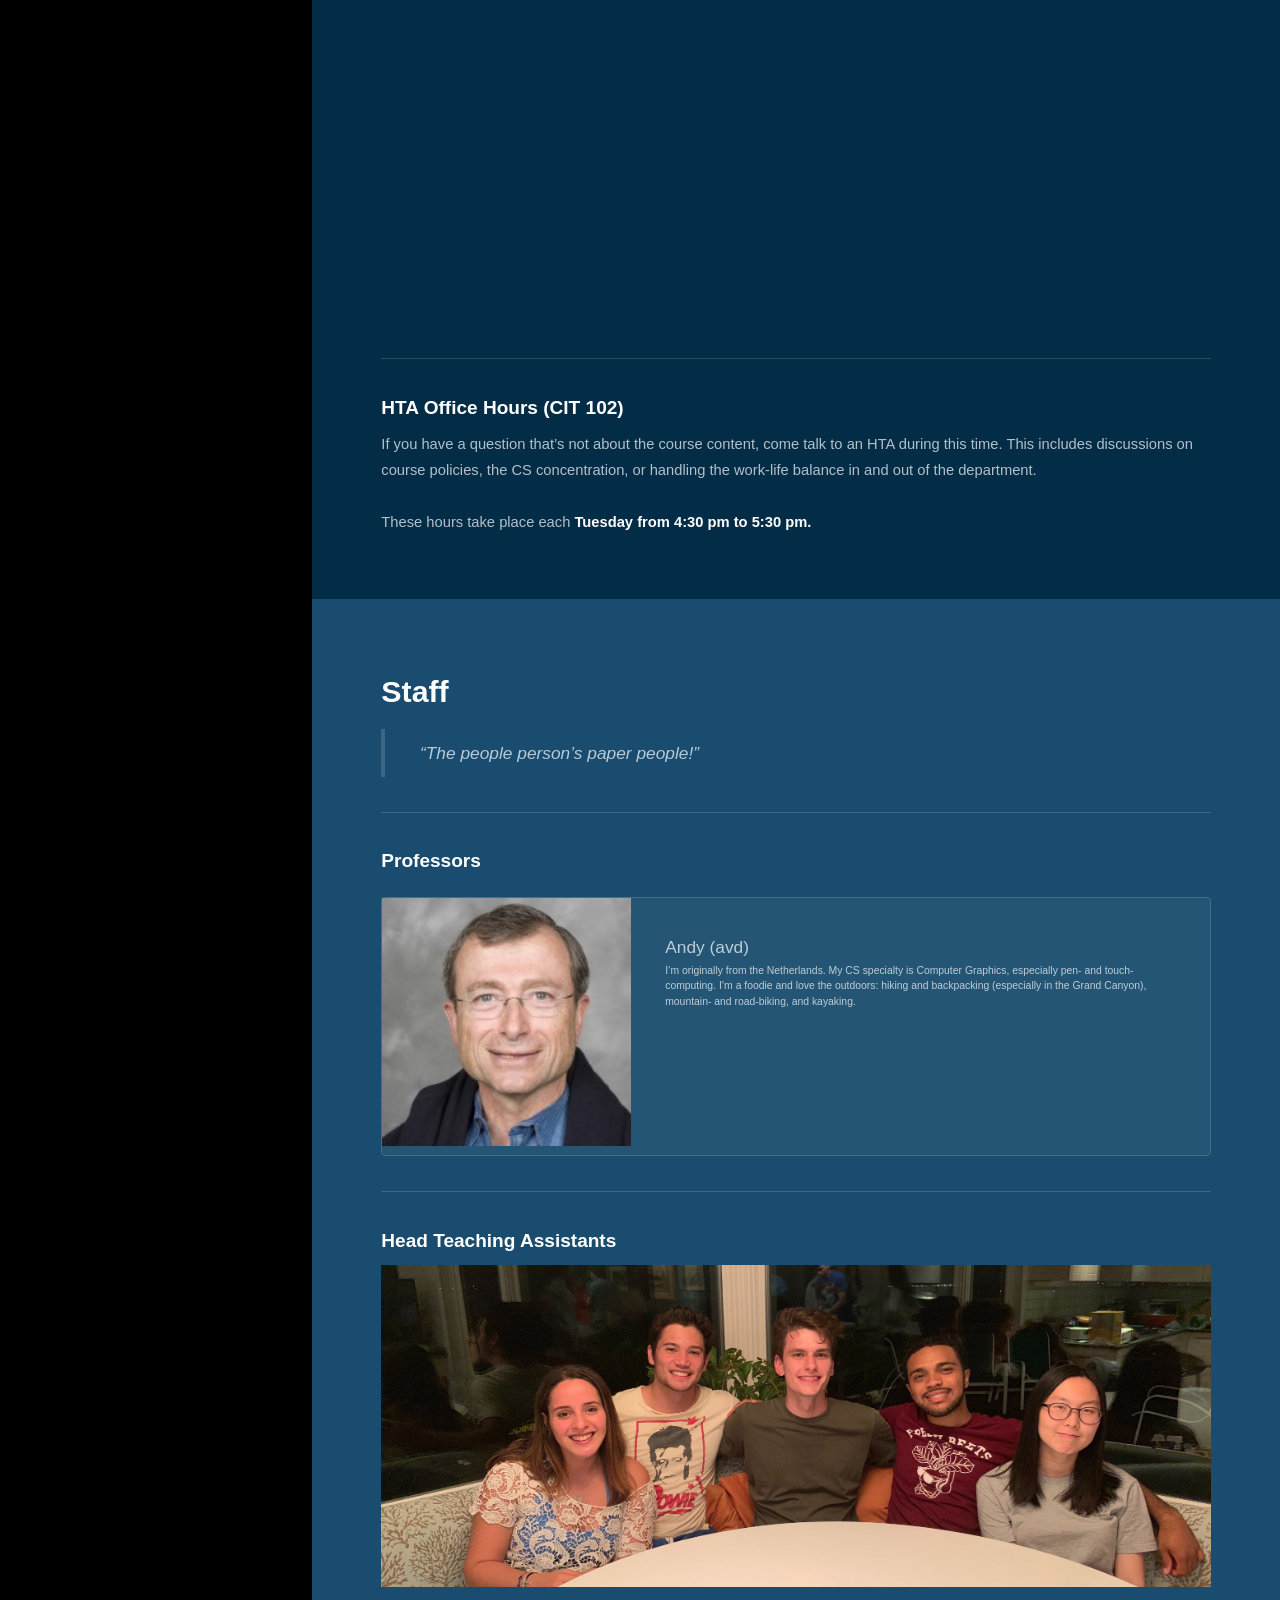
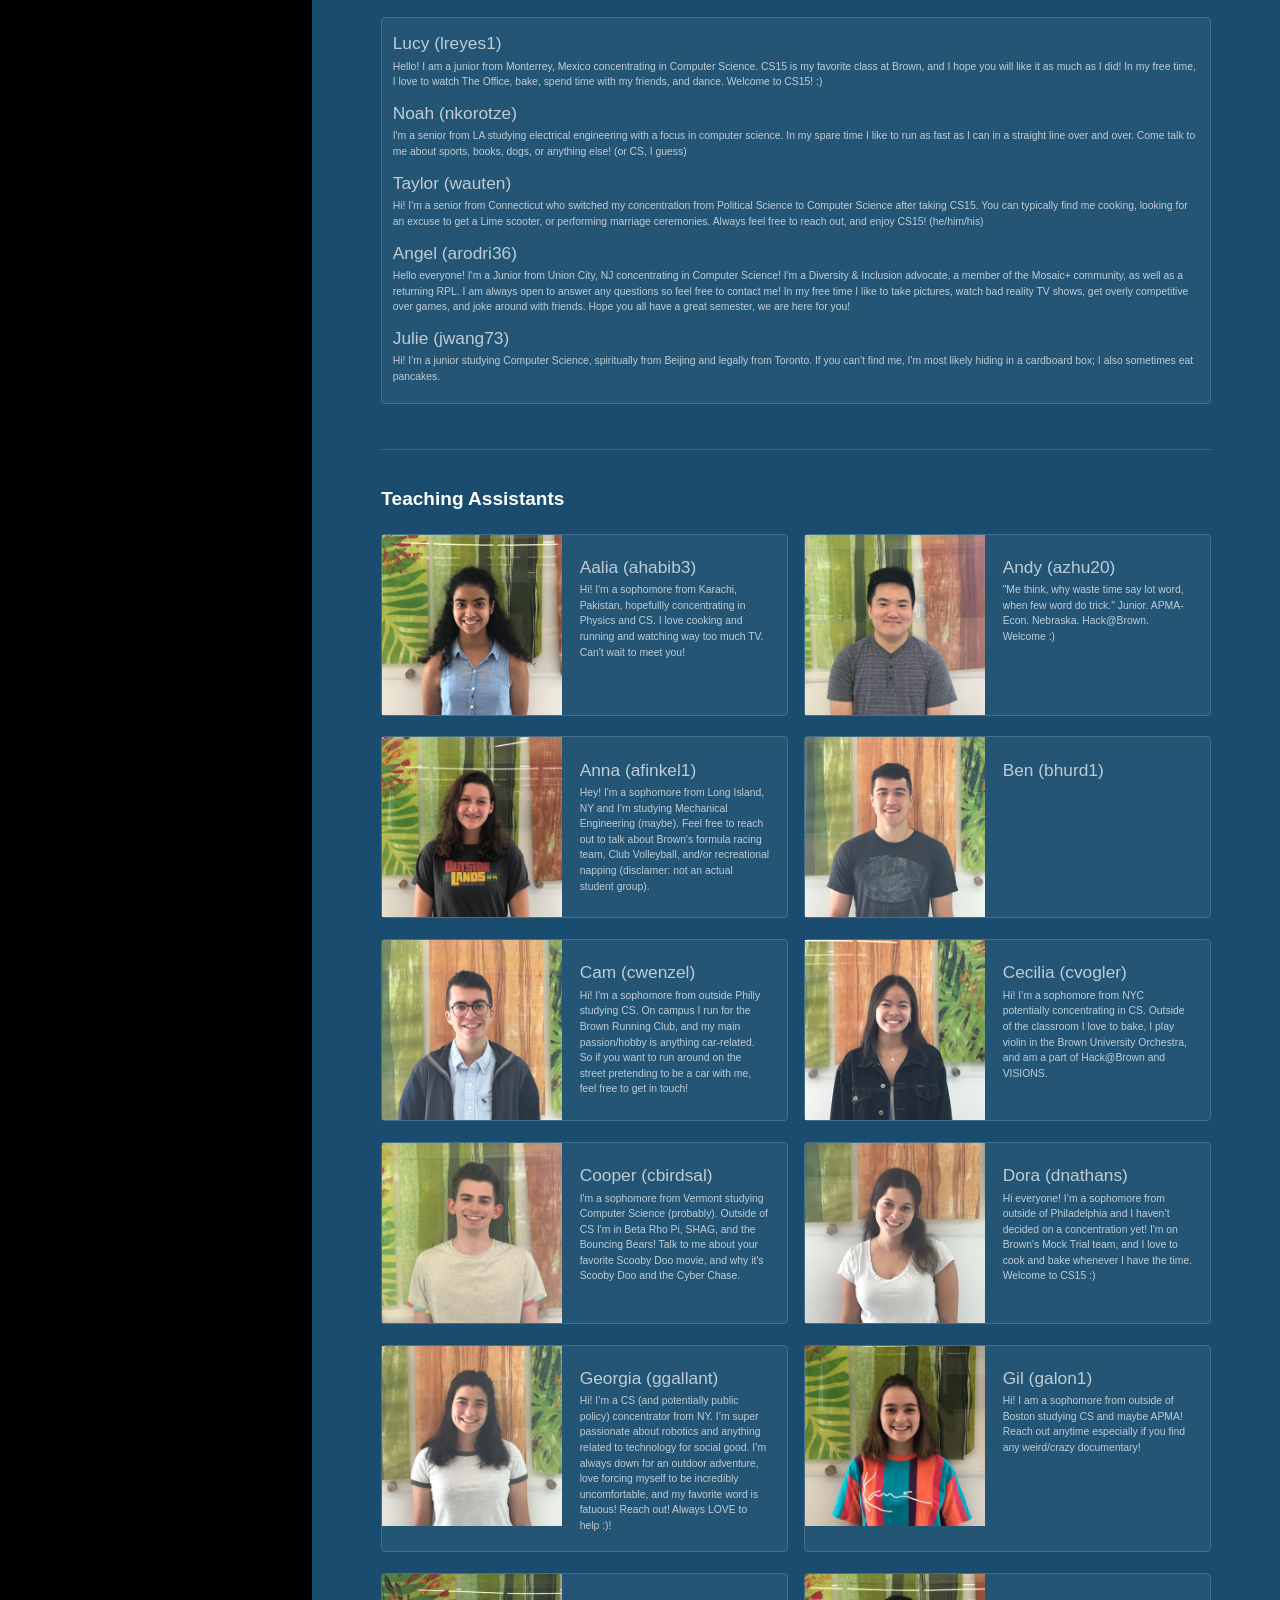
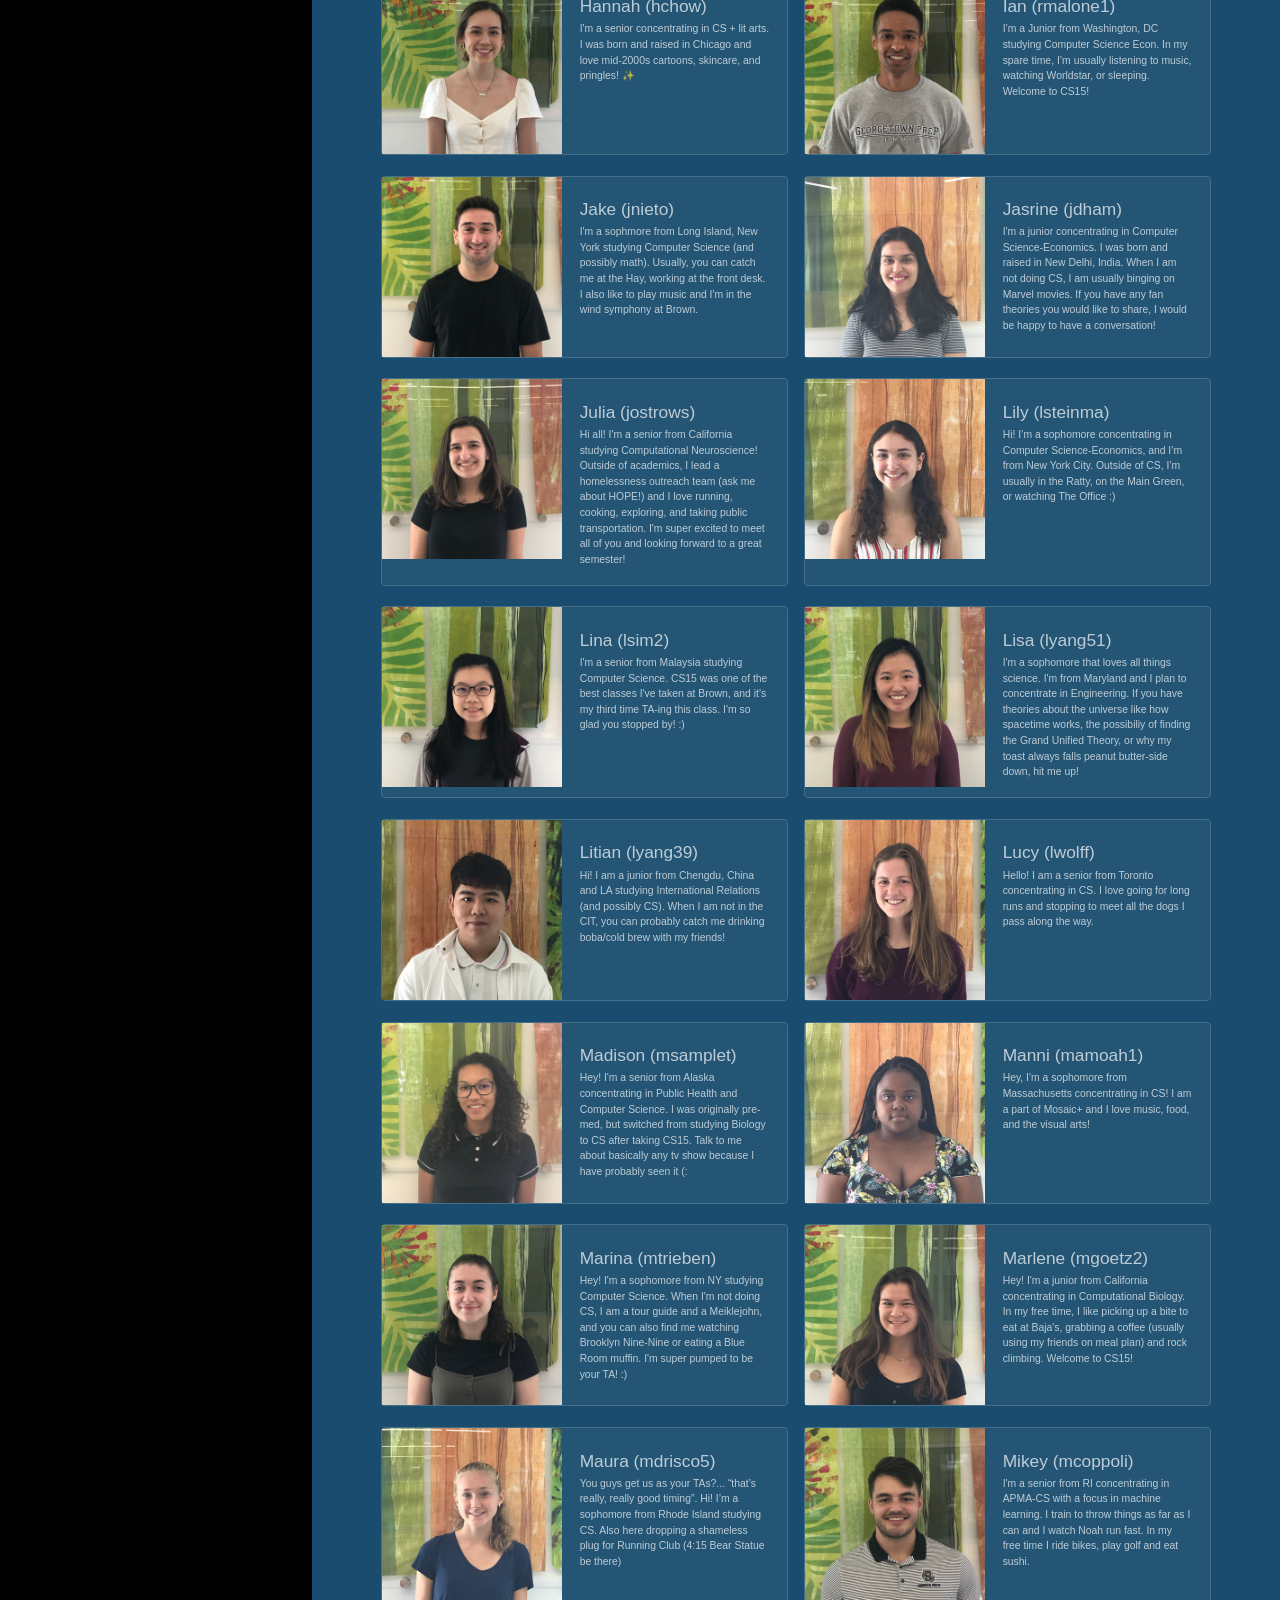
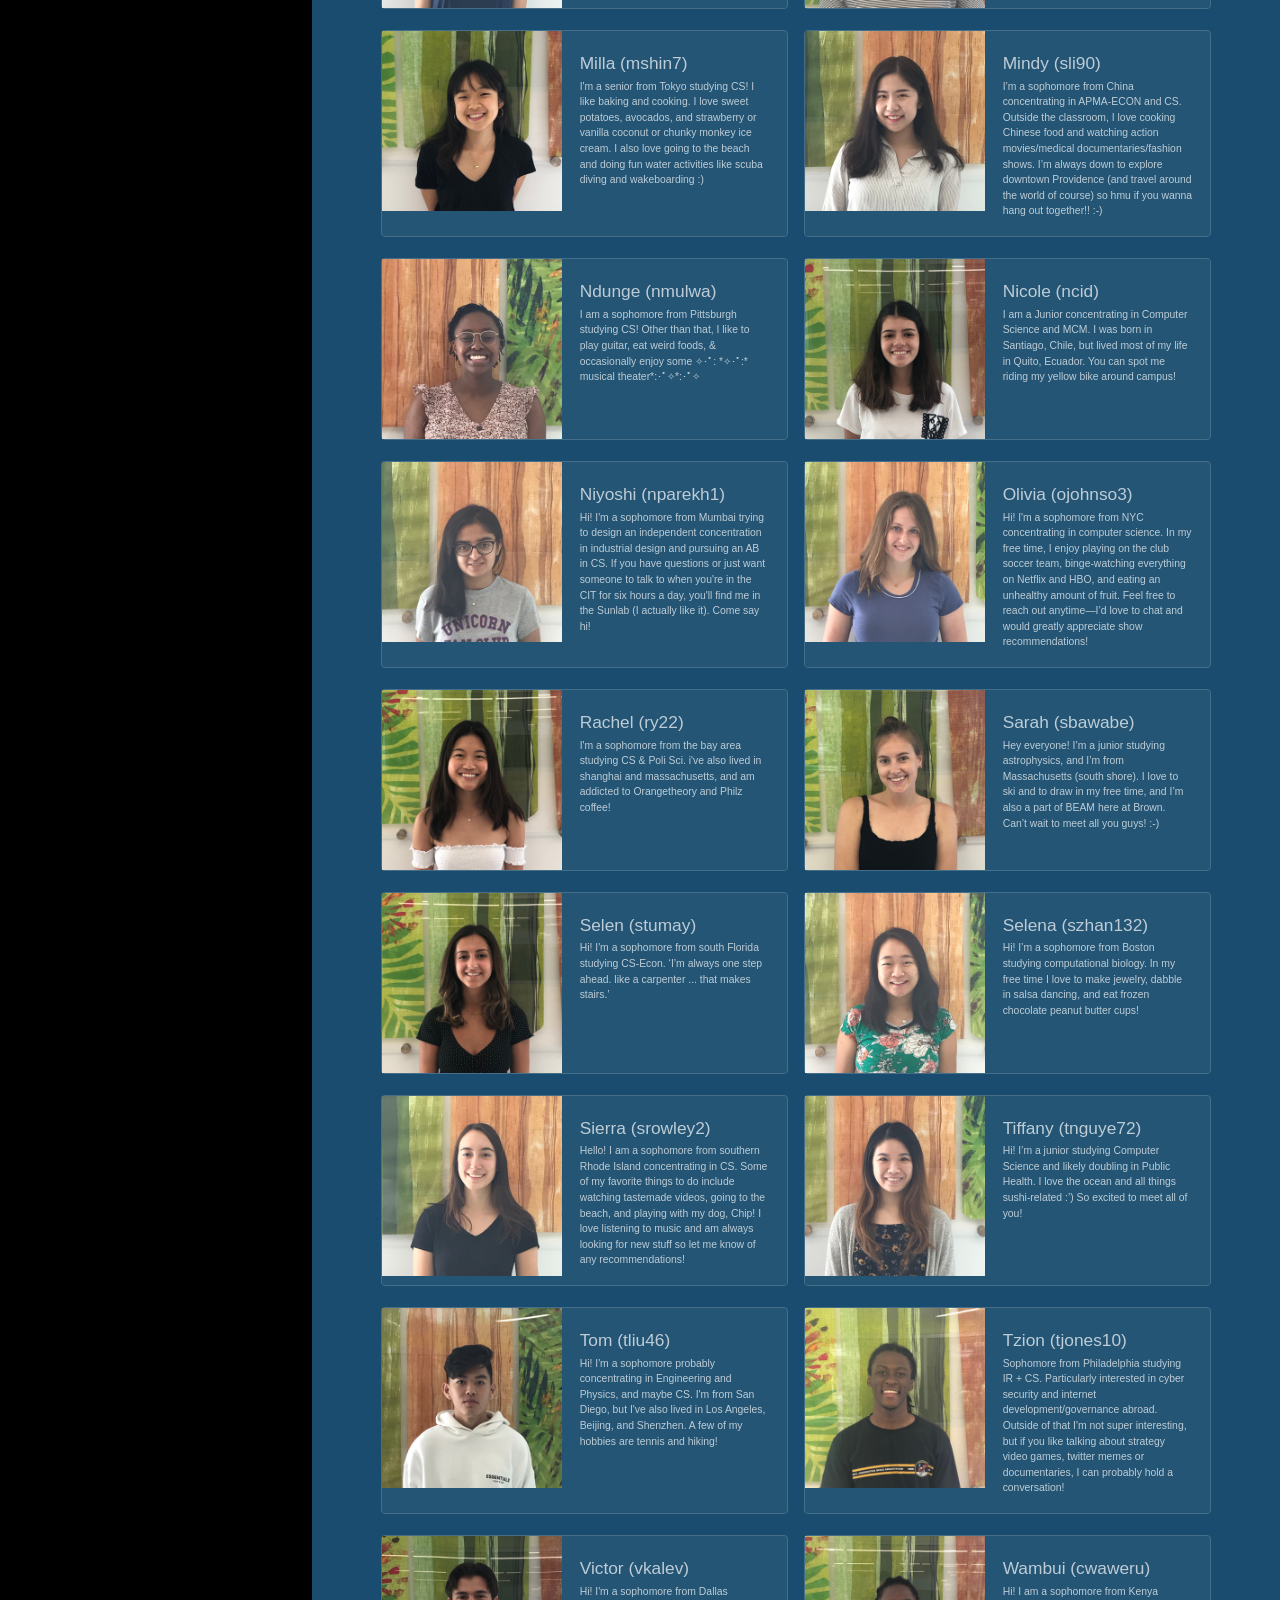
==== commit cf49b88d: "hewwo" ====
--- a/index.html
+++ b/index.html
@@ -239,7 +239,8 @@
 								  			<td><a href="docs/lectures/CS15.Lecture_3_Parameters_and_Math.9.12.19.pdf">PDF</td>
 								  			<td><a href="docs/lectures/CS15.Lecture_3_Parameters_and_Math.9.12.19_print.pdf">PDF</td>
 								  			<td><a href="docs/lectures/CS15.Lecture_3_Parameters_and_Math.9.12.19.pptx">PPT</td>
-								  			<td></td>
+			
+								  			<td><a href="https://brown.hosted.panopto.com/Panopto/Pages/Viewer.aspx?id=a83e5783-bf0b-42fa-93bb-aabe00dcc7c2">REC</a></td>
 								  			<td></td>
 								  			<td></td>
 								  		</tr>
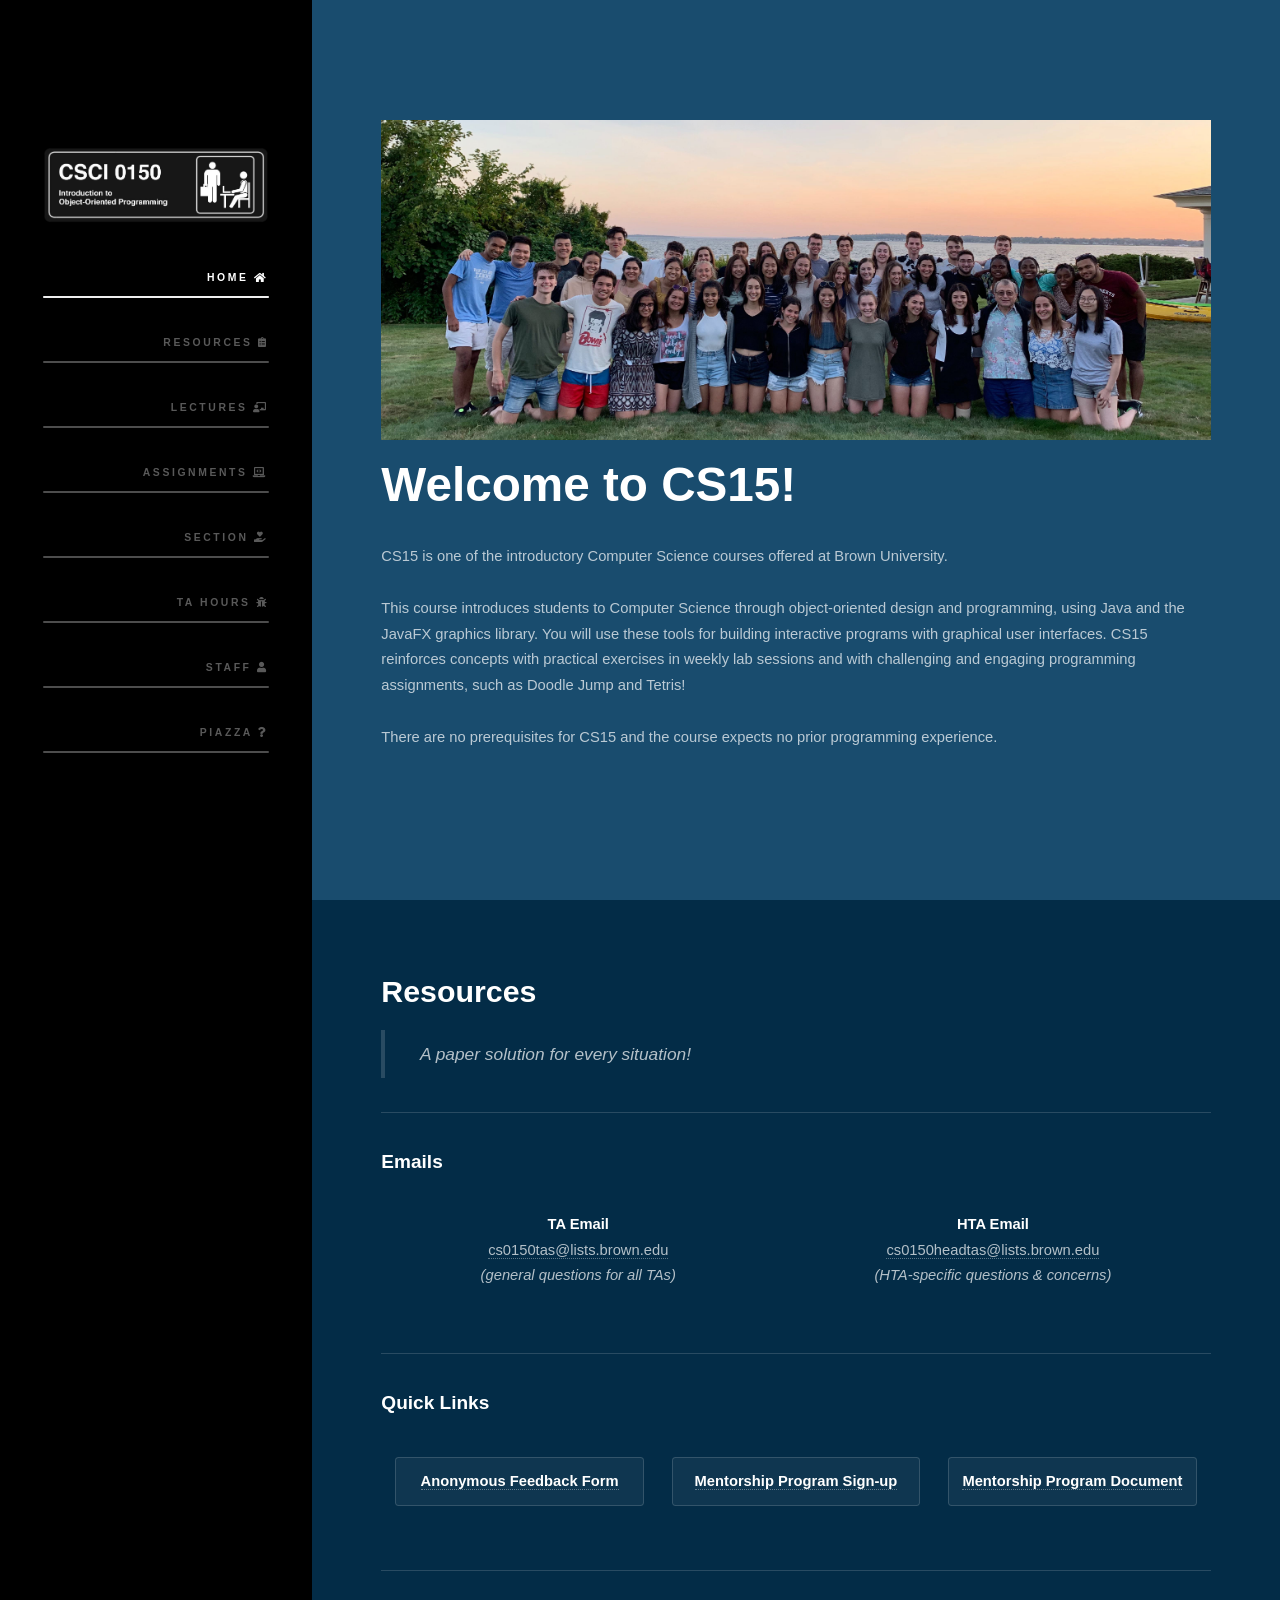
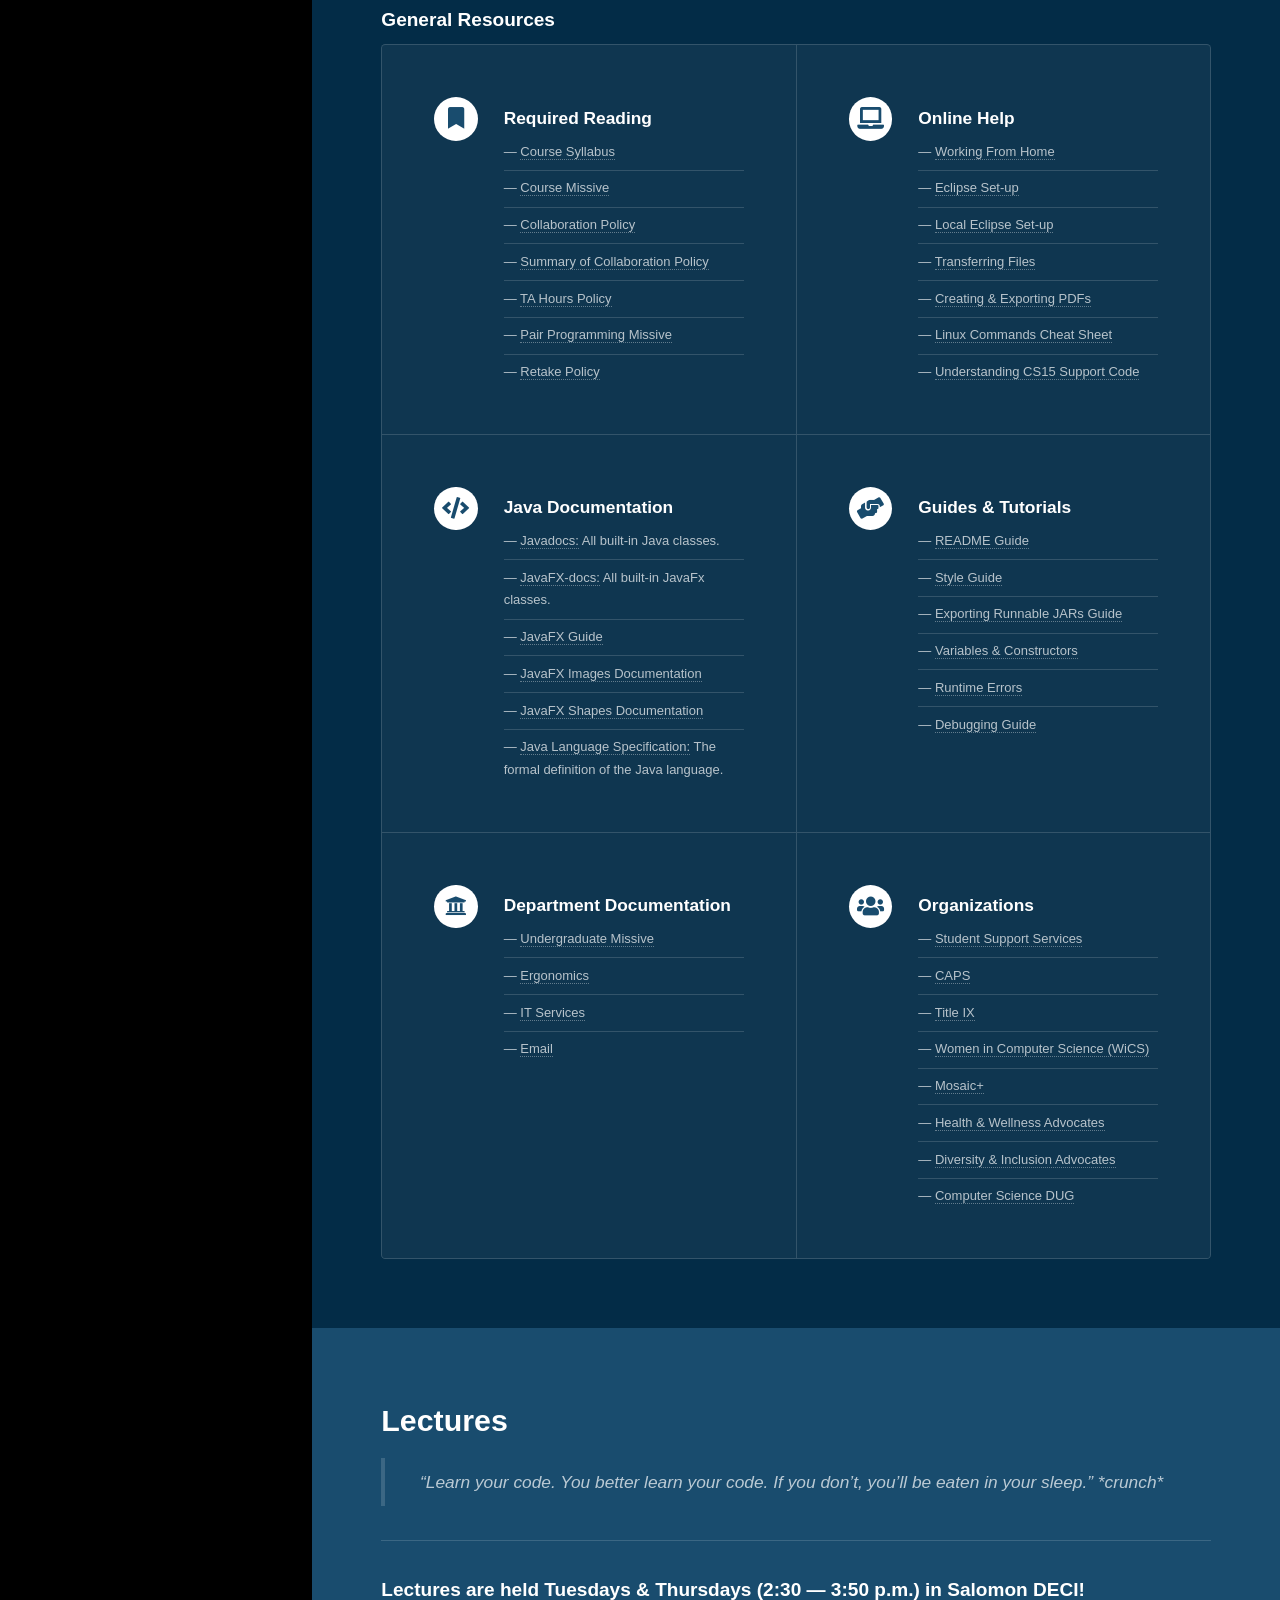
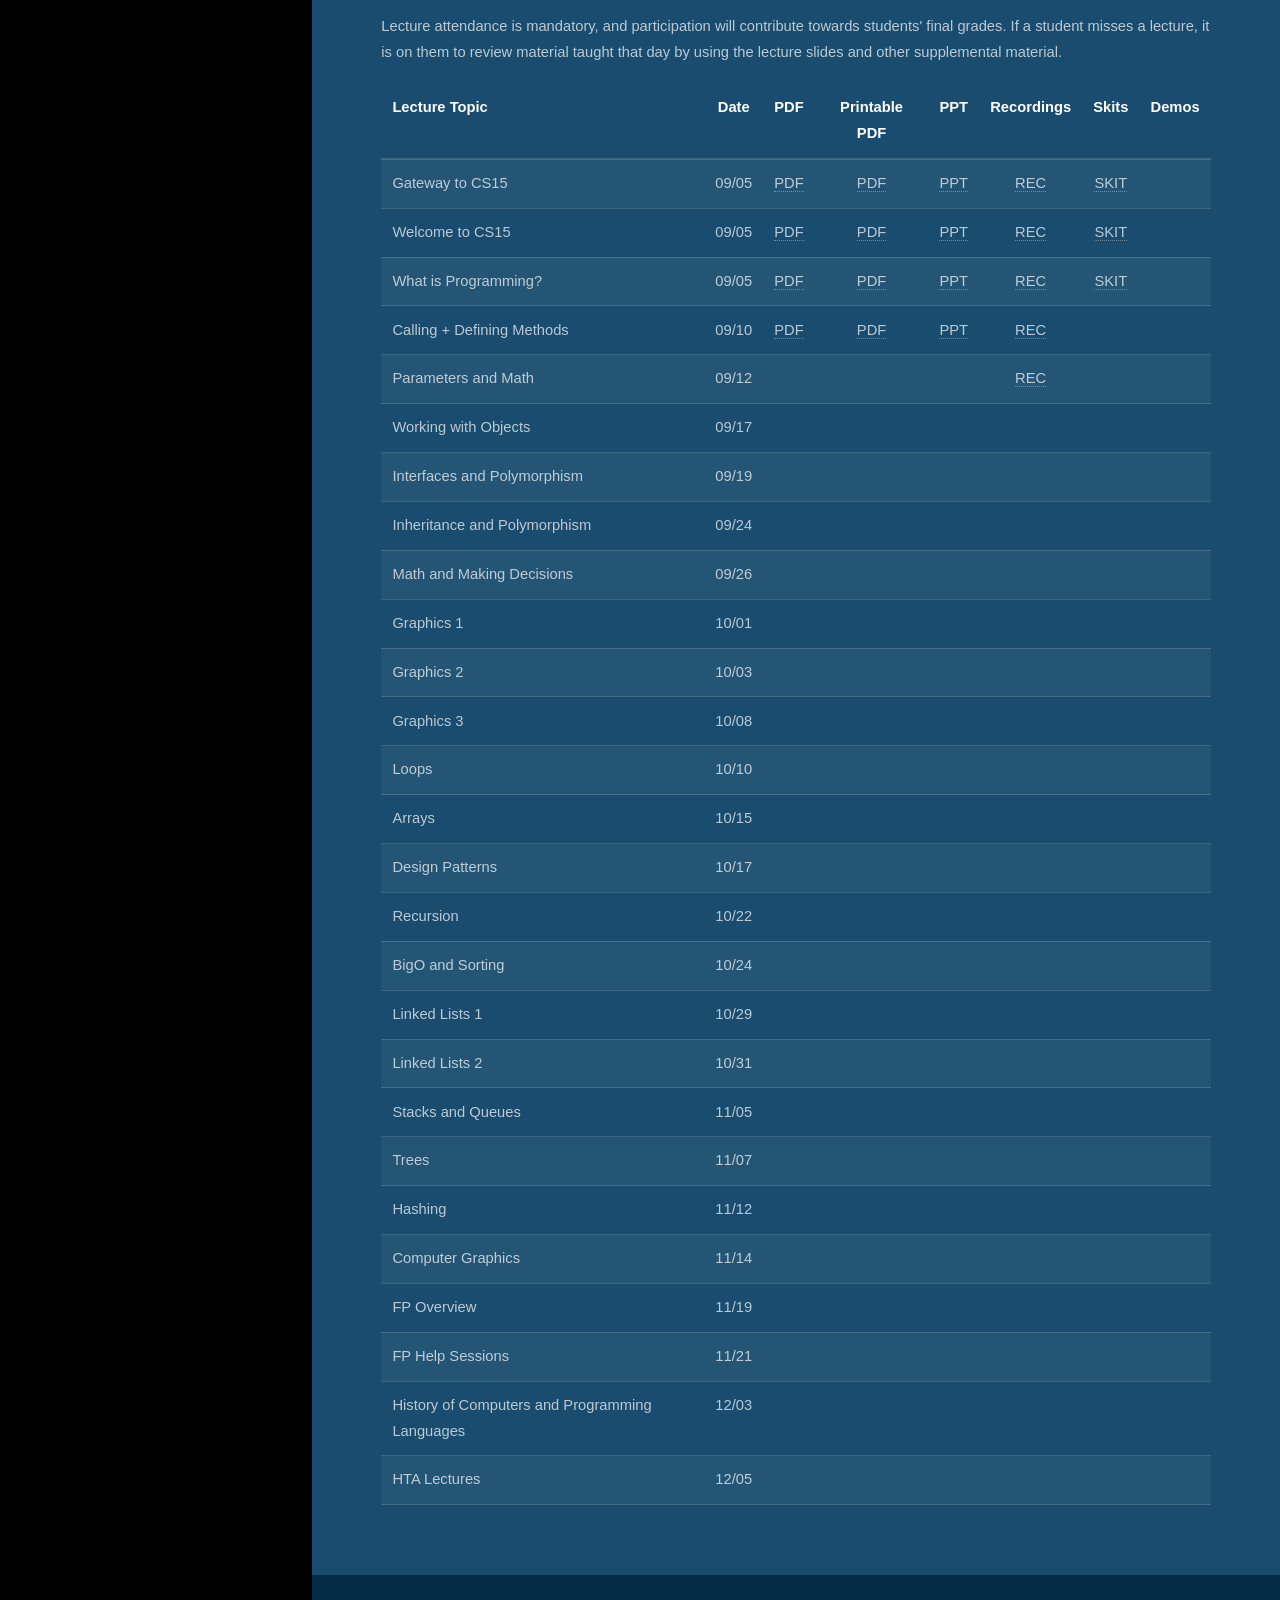
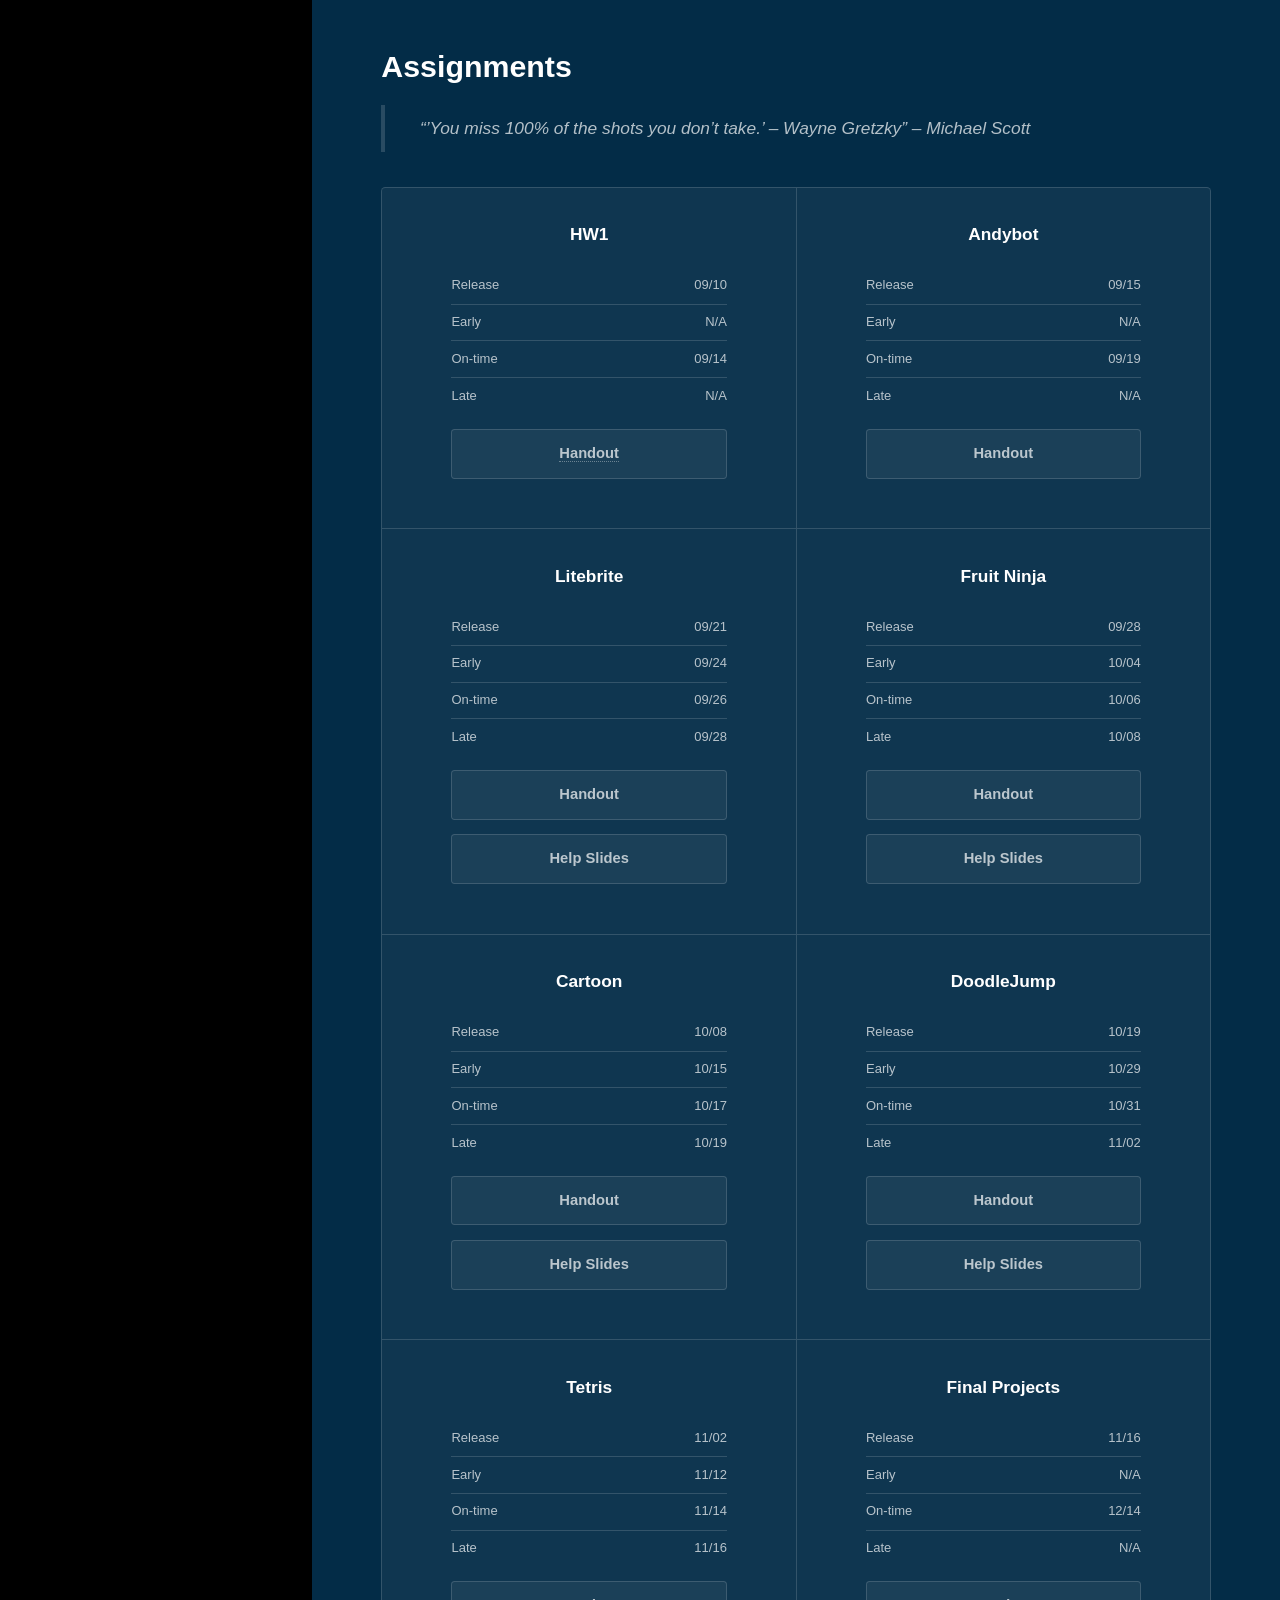
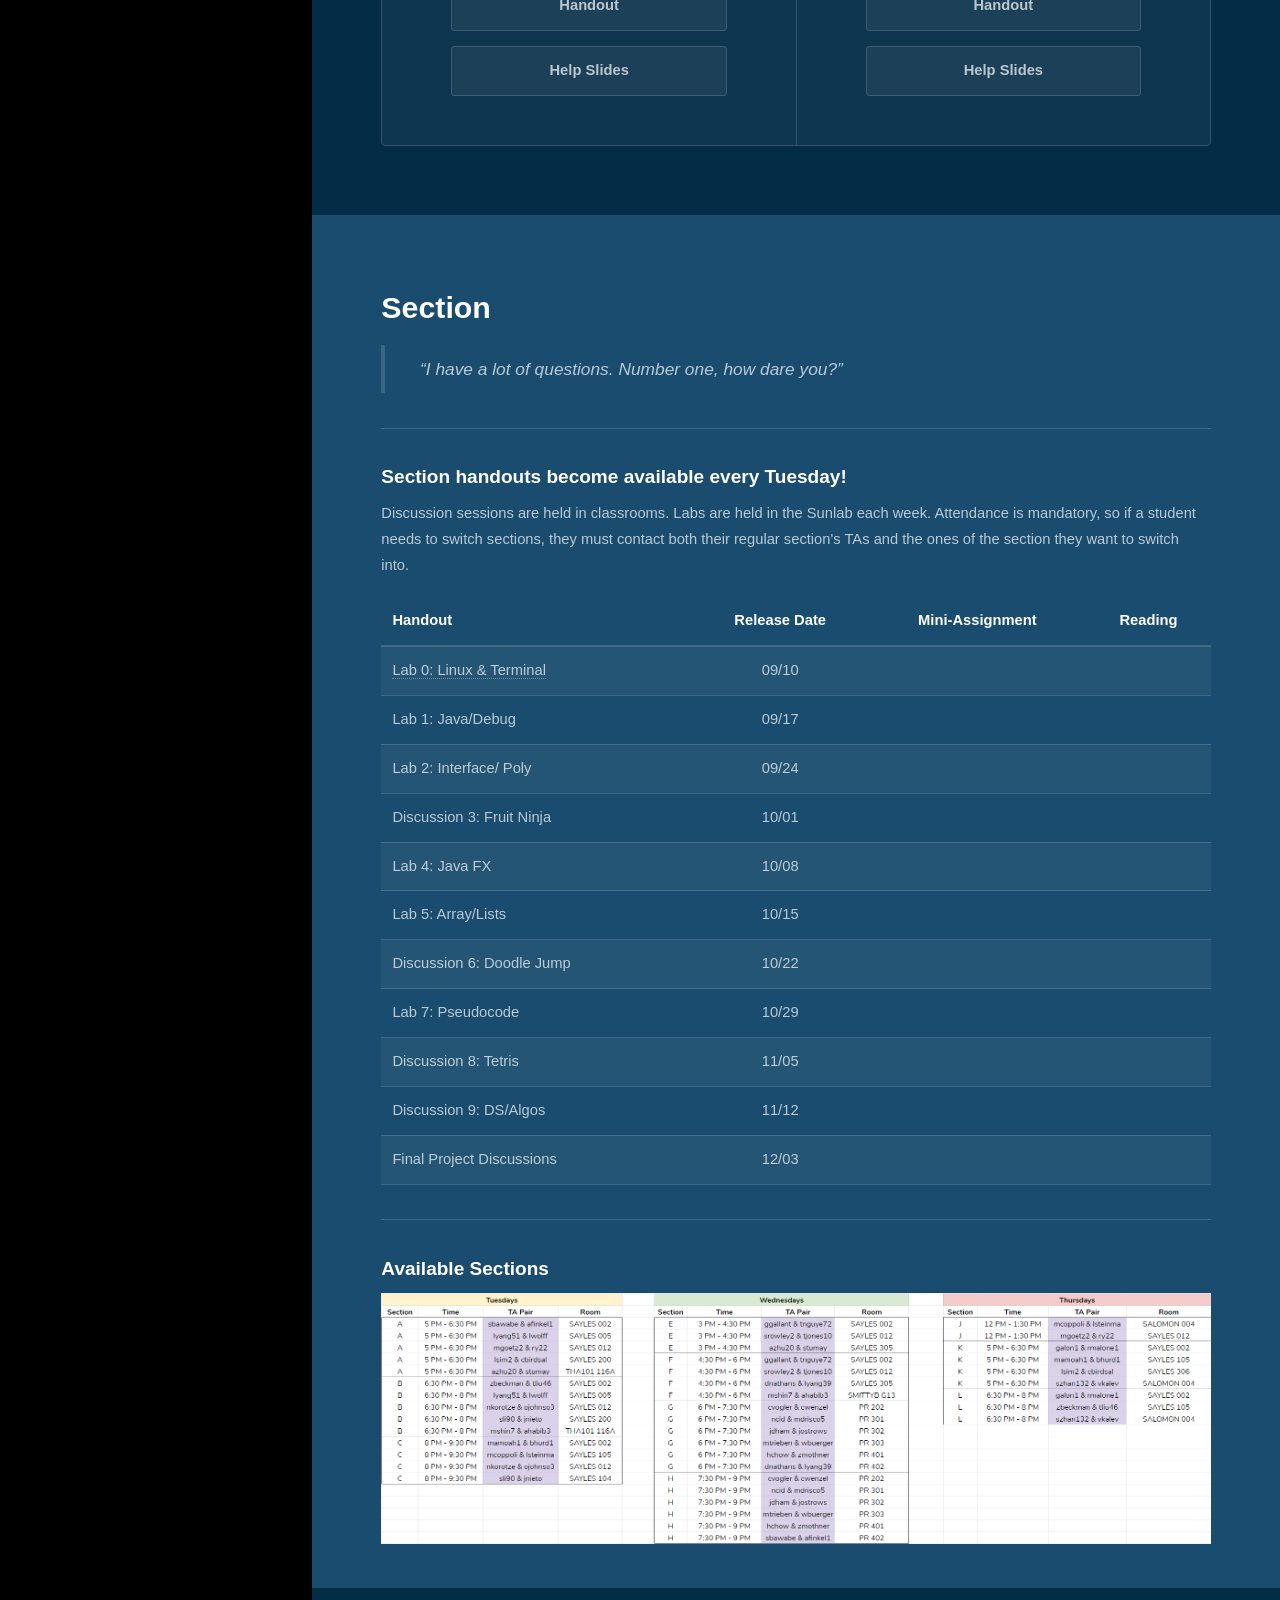
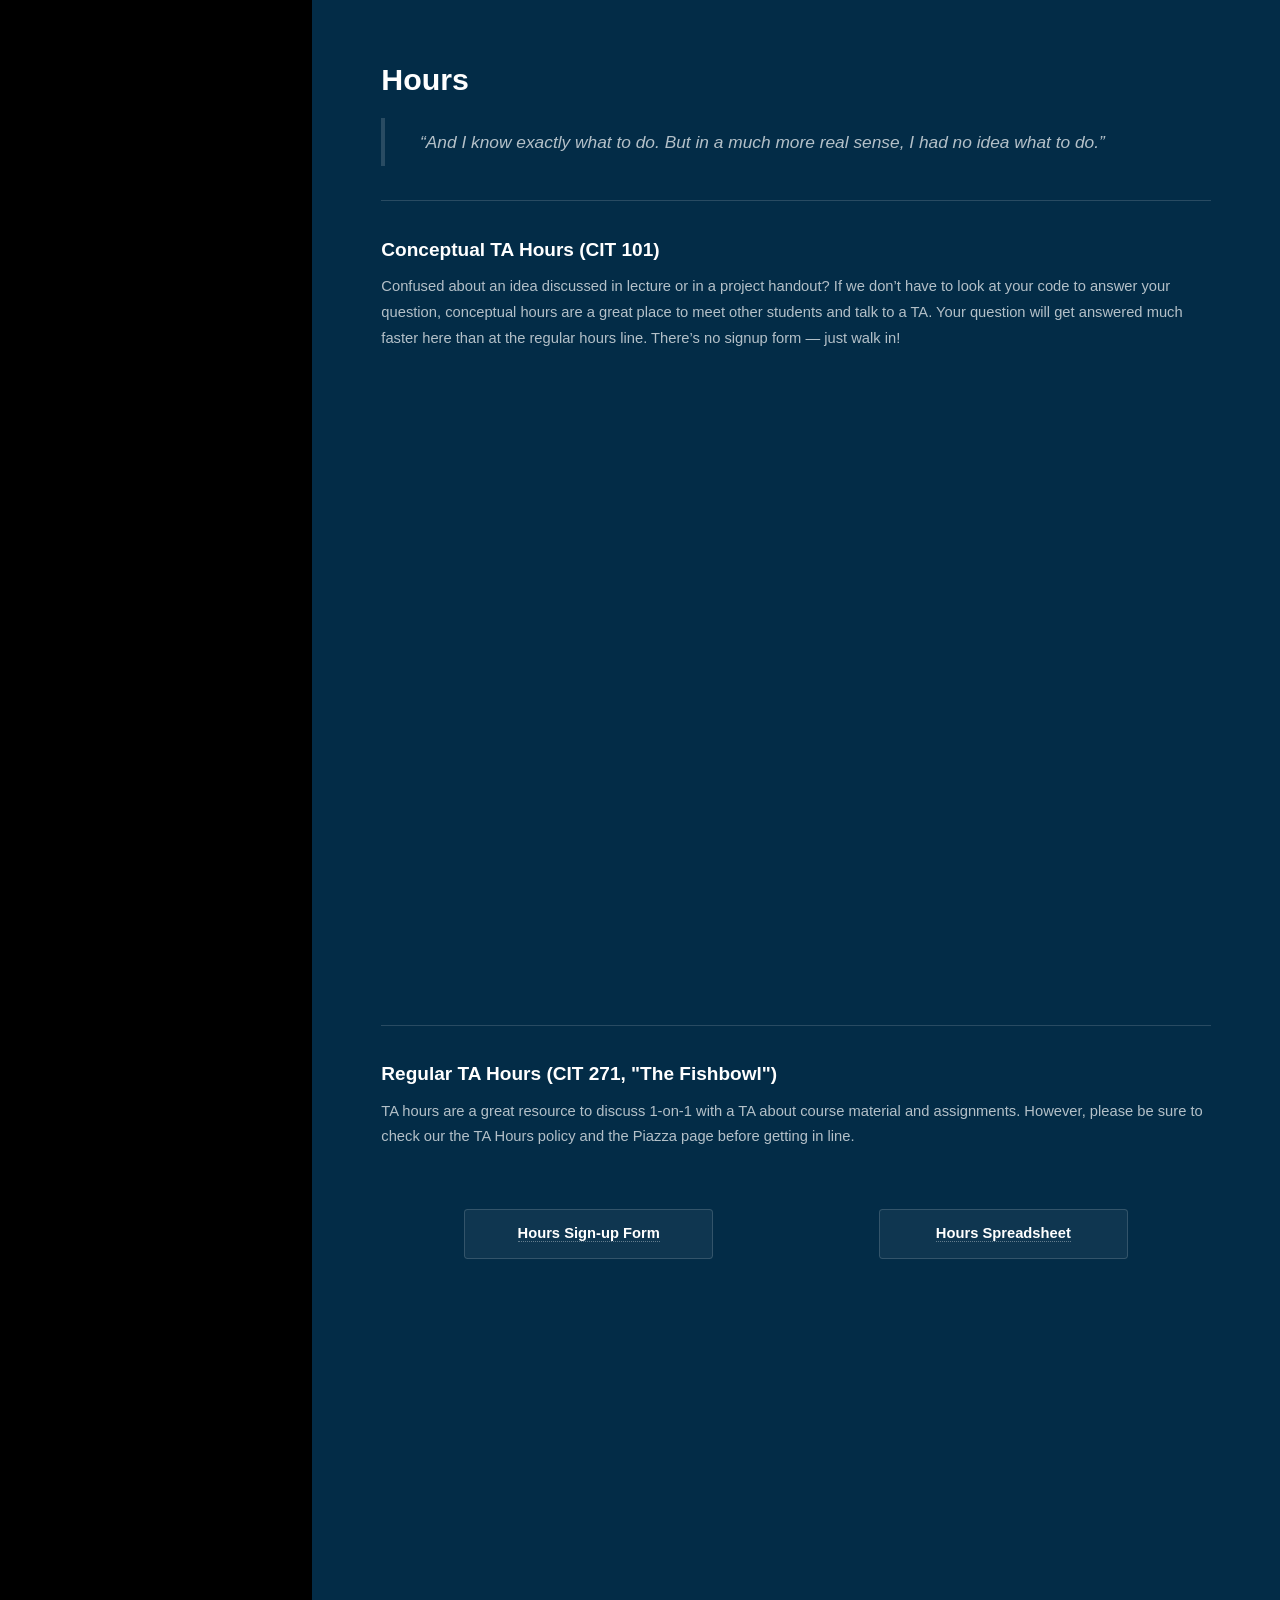
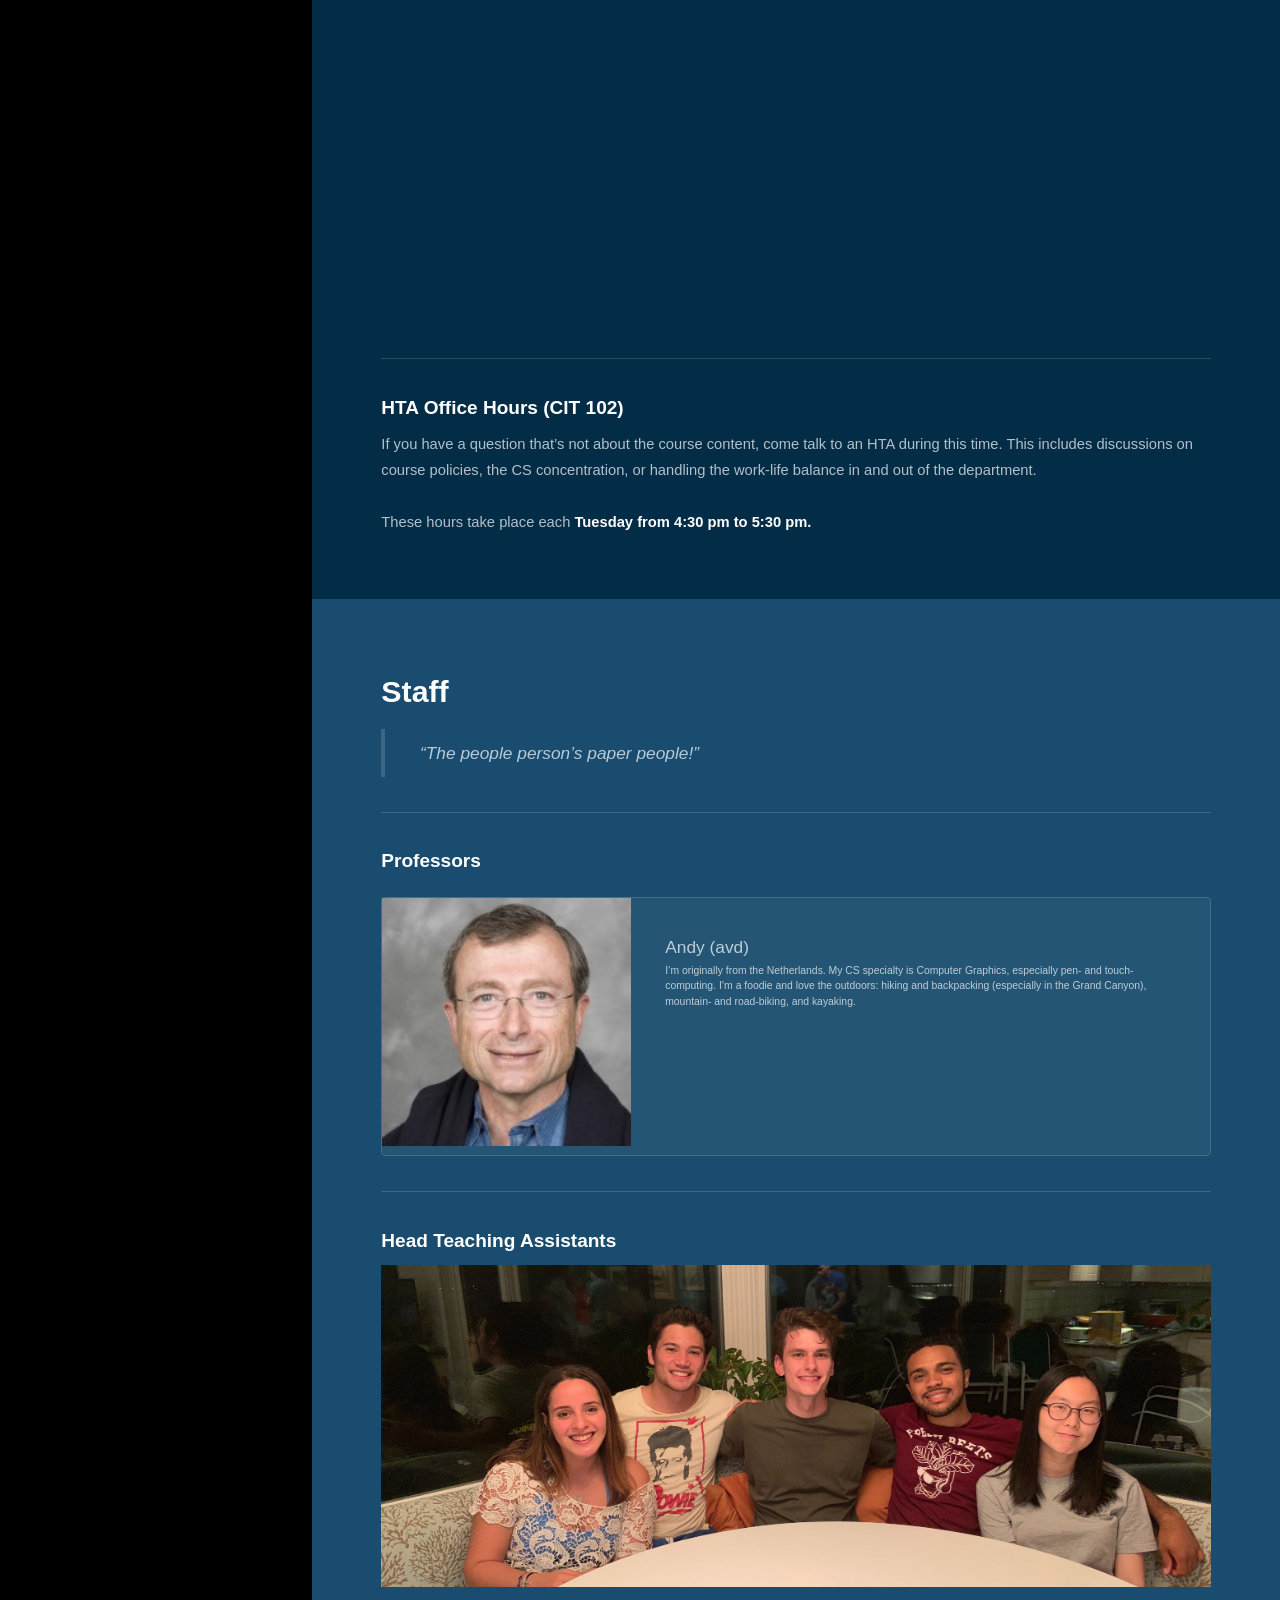
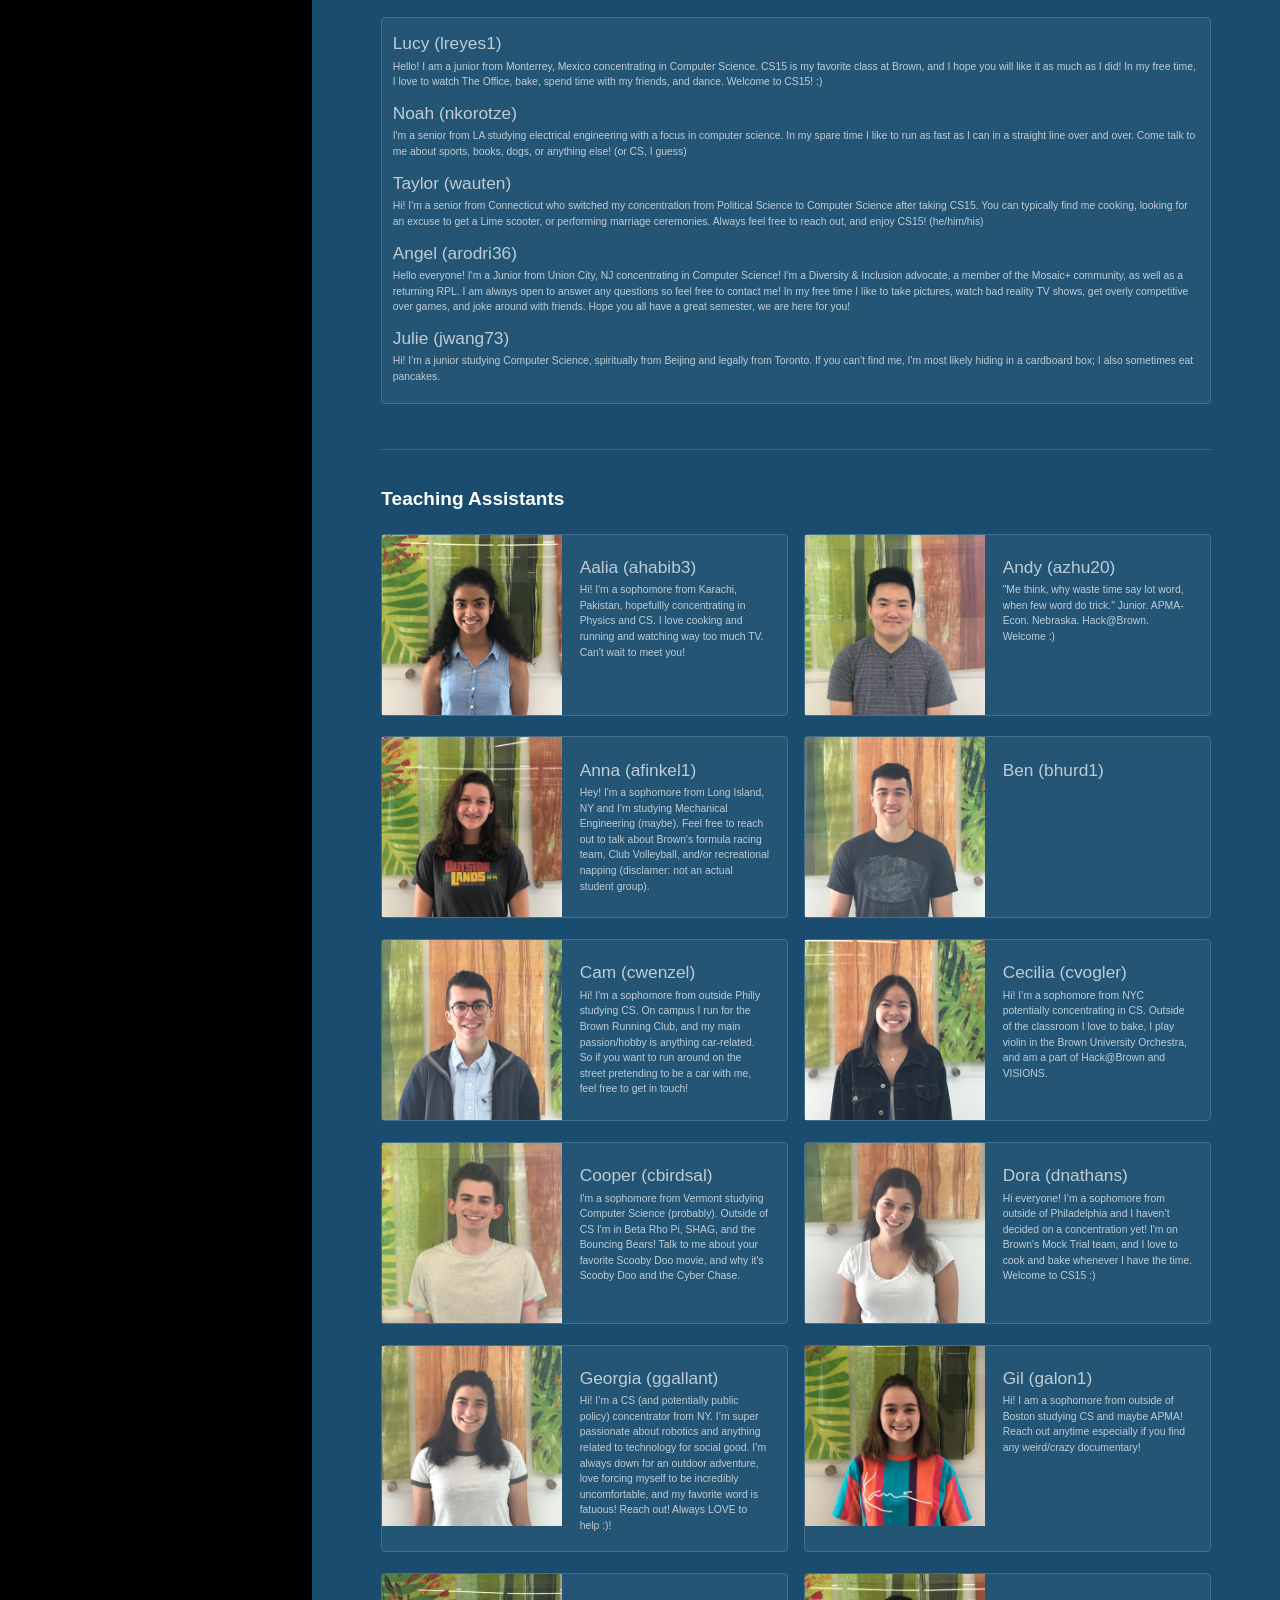
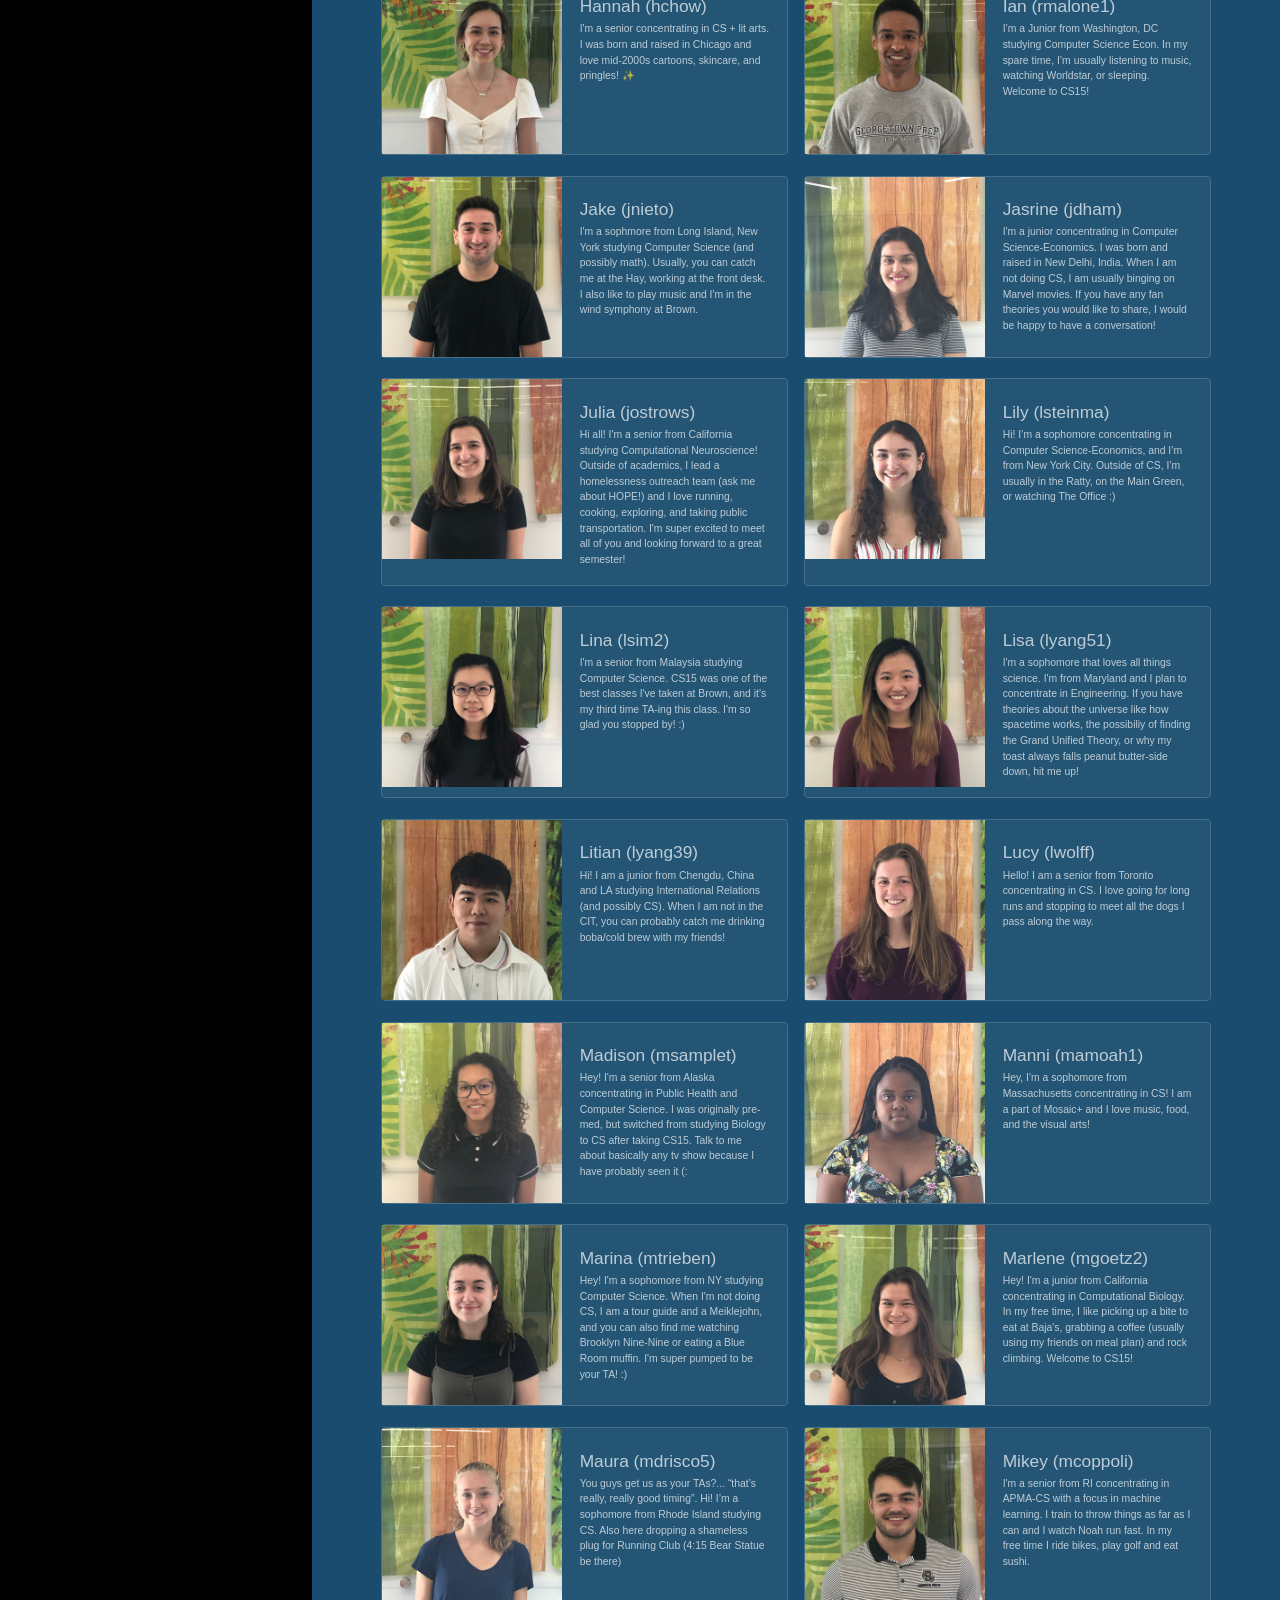
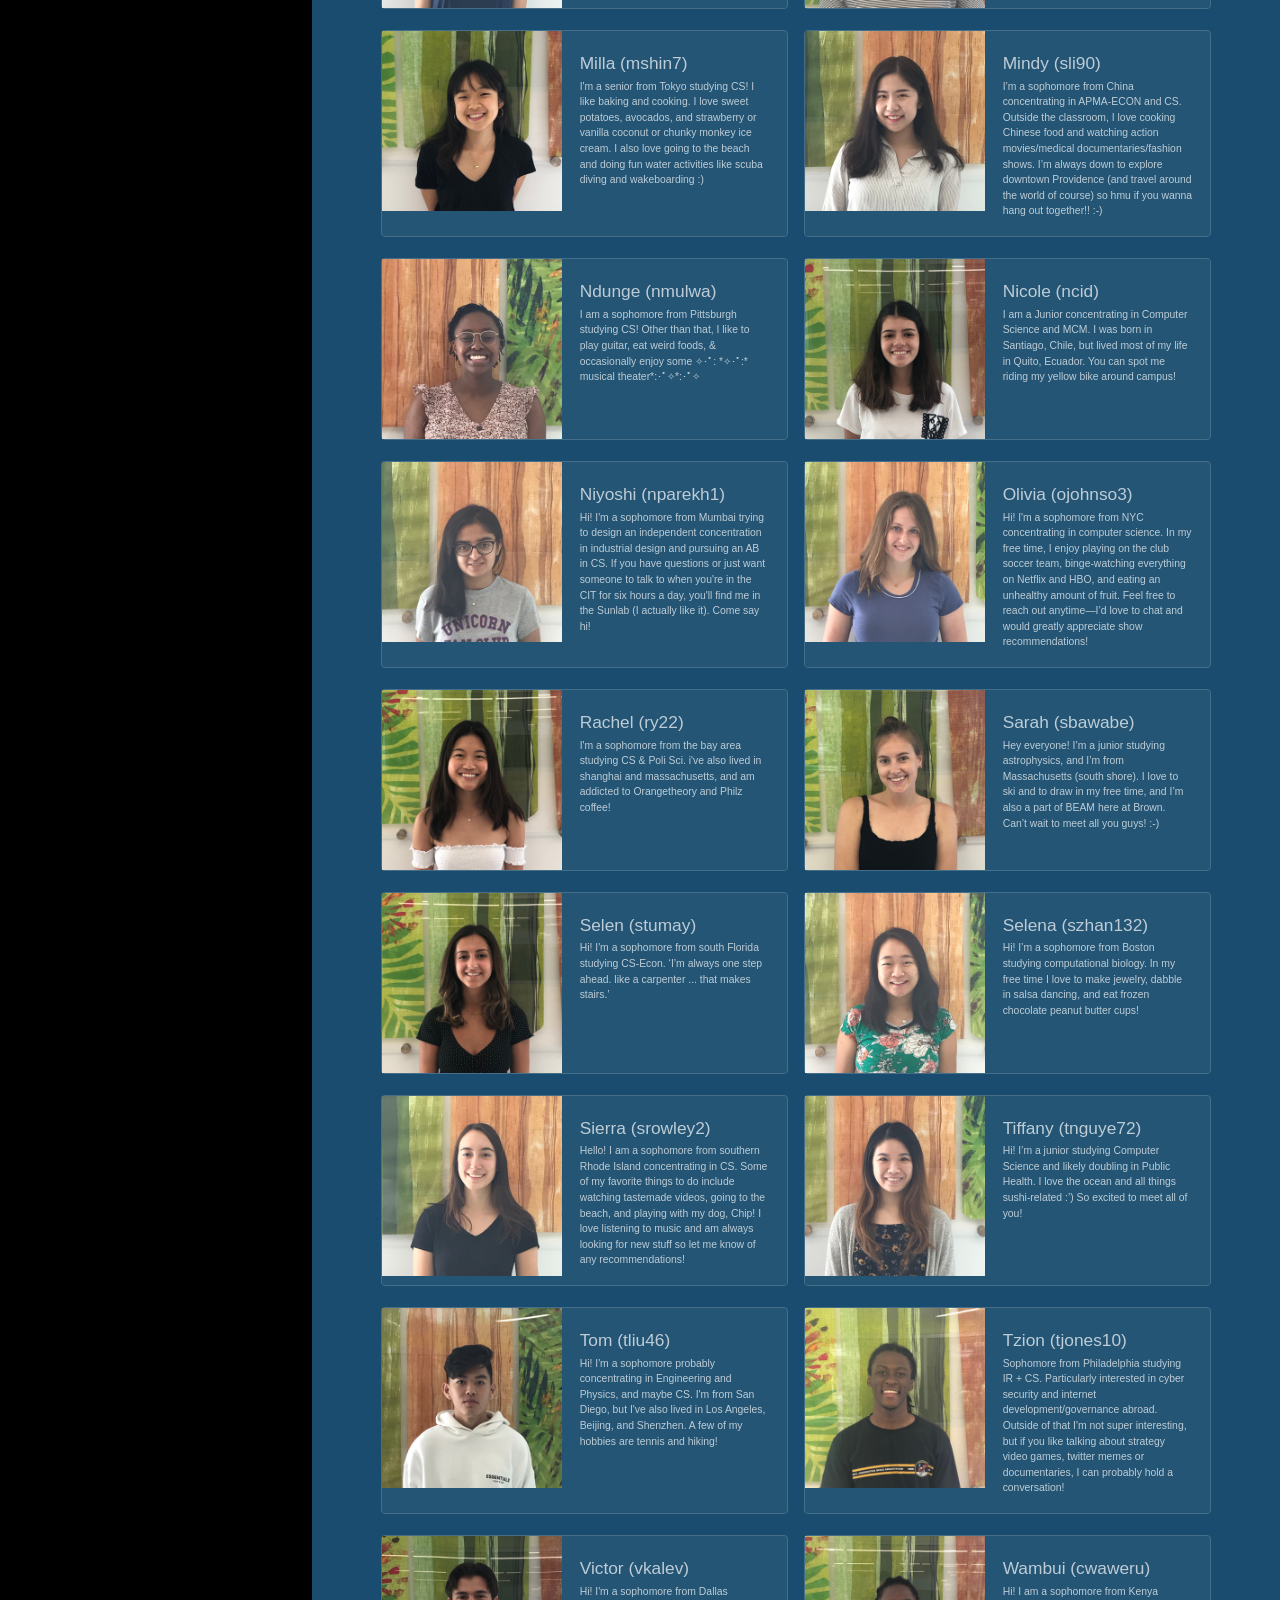
==== commit 4bf75105: "added mentorship doc" ====
--- a/index.html
+++ b/index.html
@@ -80,10 +80,10 @@
 										<b><a href="https://forms.gle/QJaGXNAsf3fBLCUFA" target="_blank">Anonymous Feedback Form</a></b>
 									</div>
 									<div class="quick-link">
-										<b><a href="https://cs.brown.edu/about/system/connecting/fastx/" target="_blank">Working From Home</a></b>
+										<b><a href="https://forms.gle/K2gkpnpehy44h6TX9" target="_blank">Mentorship Program Sign-up</a></b>
 									</div>
 									<div class="quick-link">
-										<b><a href="https://forms.gle/K2gkpnpehy44h6TX9" target="_blank">CS15 Mentorship Program</a></b>
+										<b><a href="docs/MentorshipProgramDocument.pdf" target="_blank">Mentorship Program Document</a></b>
 									</div>
 								</div>
 							<hr>
@@ -107,6 +107,7 @@
 									<span class="icon solid major fa-laptop"></span>
 									<h4>Online Help</h4>
 									<ul class="alt">
+										<li>— <a href="https://cs.brown.edu/about/system/connecting/fastx/" target="_blank">Working From Home</a></li>
 										<li>— <a href="docs/EclipseGuide.pdf" target="_blank">Eclipse Set-up</a></li>
 										<li>— <a href="docs/LocalEclipseGuide.pptx" target="_blank">Local Eclipse Set-up</a></li>
 										<li>— <a href="docs/TransferringFilesGuide.pdf" target="_blank">Transferring Files</a></li>
@@ -236,10 +237,9 @@
 								  		<tr>
 								  			<td>Parameters and Math</td>
 								  			<td>09/12</td>
-								  			<td><a href="docs/lectures/CS15.Lecture_3_Parameters_and_Math.9.12.19.pdf">PDF</td>
-								  			<td><a href="docs/lectures/CS15.Lecture_3_Parameters_and_Math.9.12.19_print.pdf">PDF</td>
-								  			<td><a href="docs/lectures/CS15.Lecture_3_Parameters_and_Math.9.12.19.pptx">PPT</td>
-			
+								  			<td></td>
+								  			<td></td>
+								  			<td></td>
 								  			<td><a href="https://brown.hosted.panopto.com/Panopto/Pages/Viewer.aspx?id=a83e5783-bf0b-42fa-93bb-aabe00dcc7c2">REC</a></td>
 								  			<td></td>
 								  			<td></td>
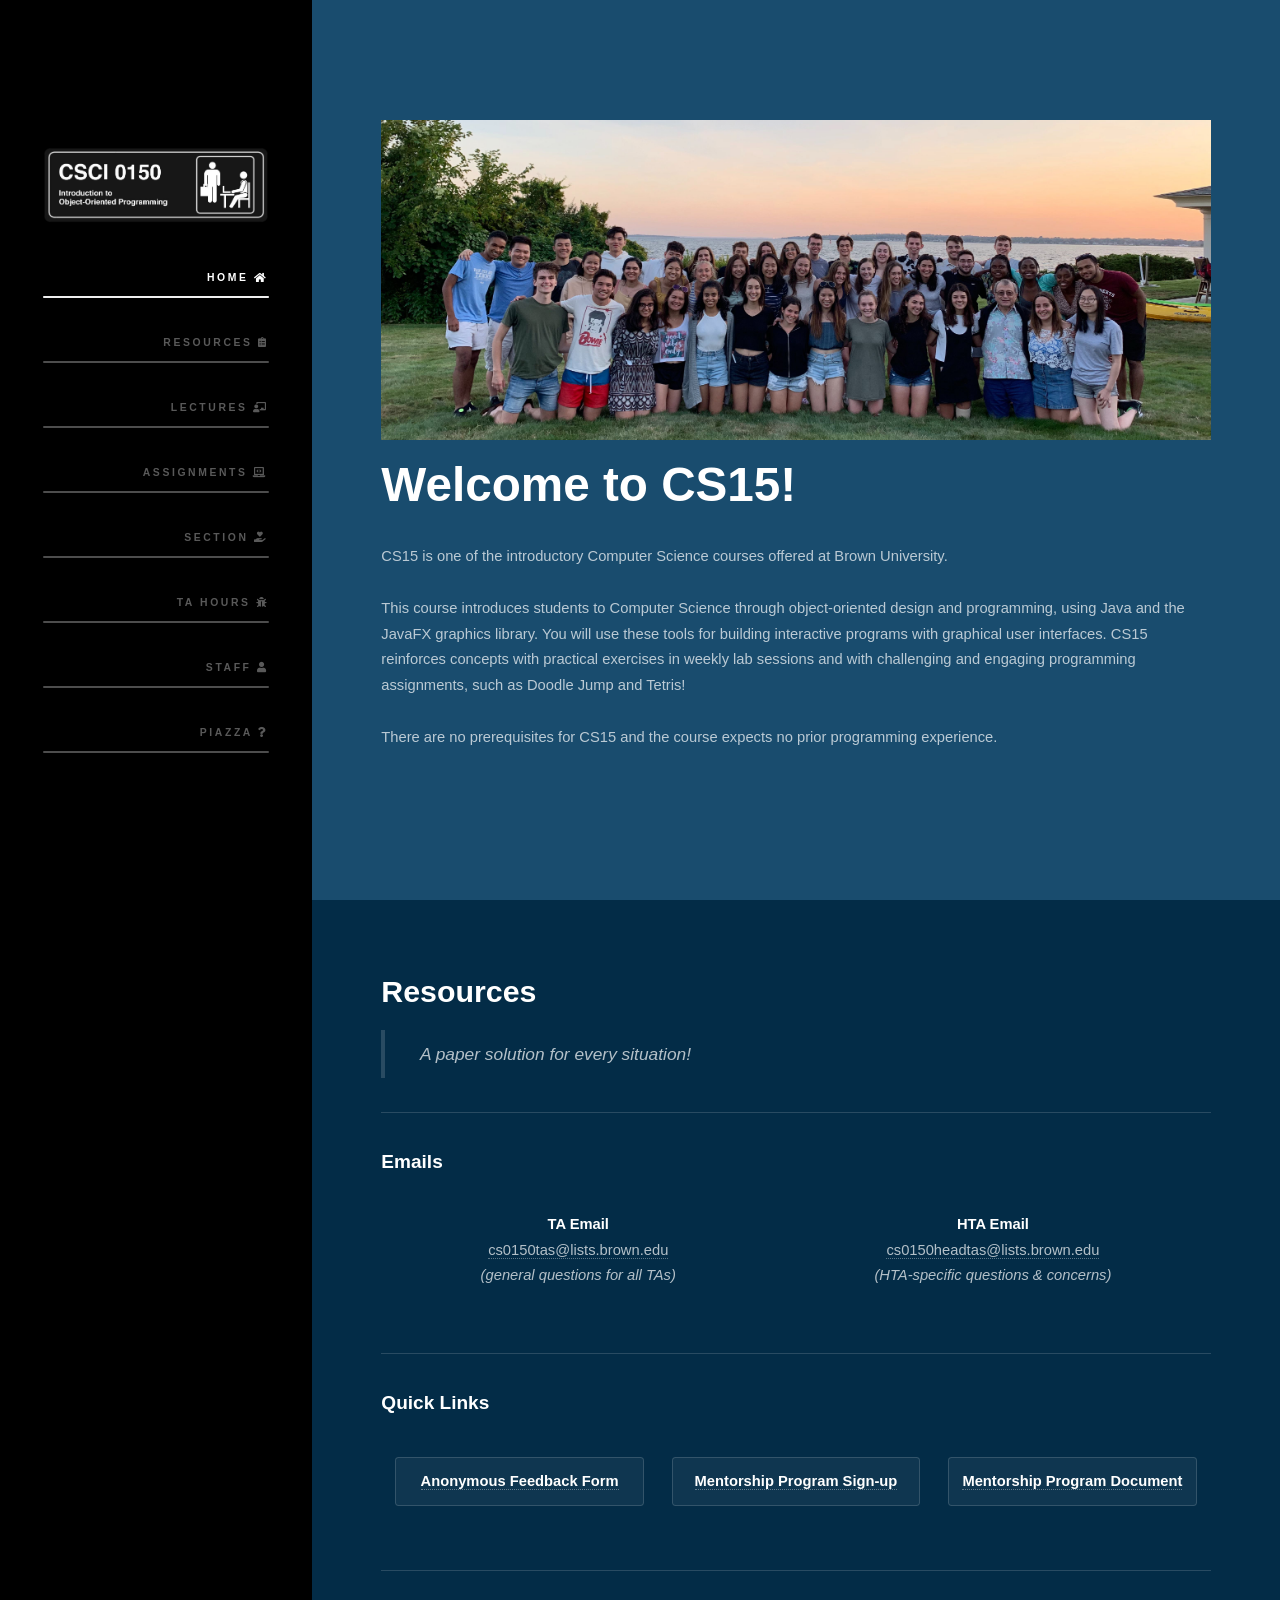
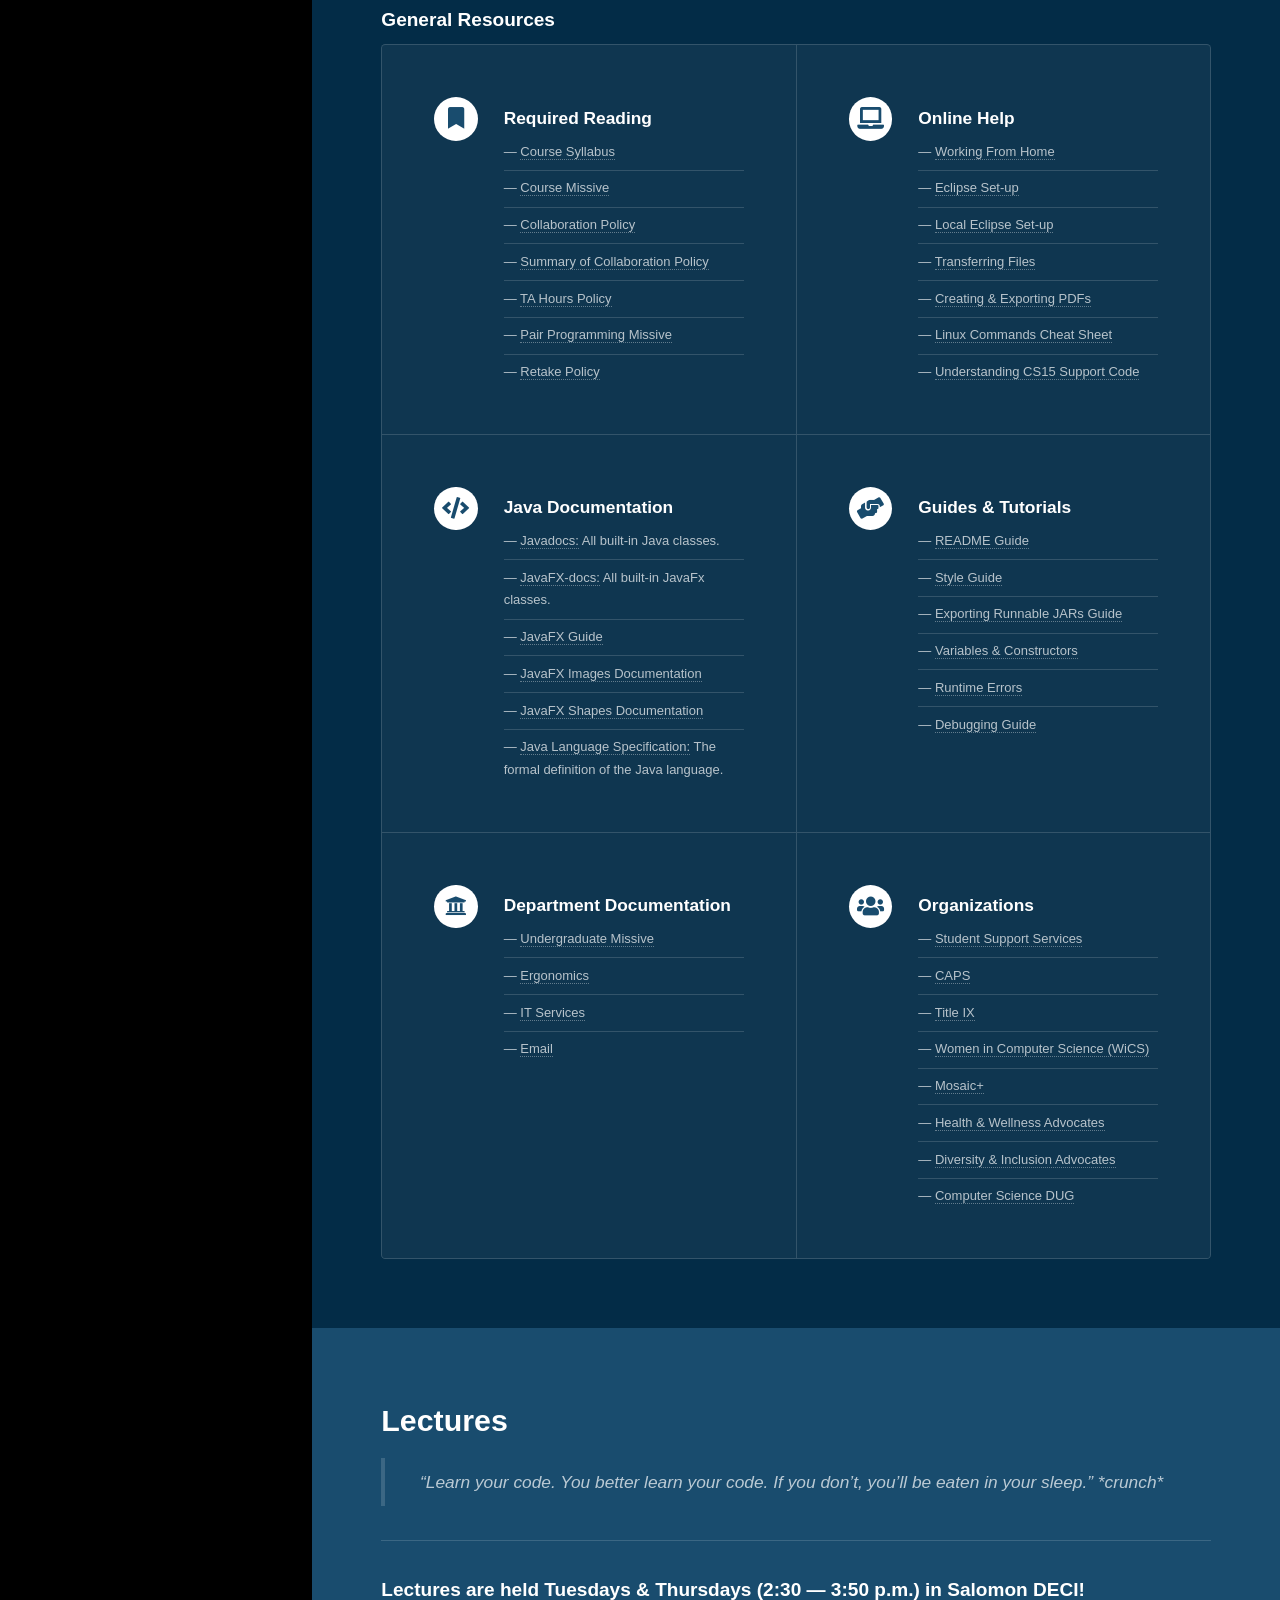
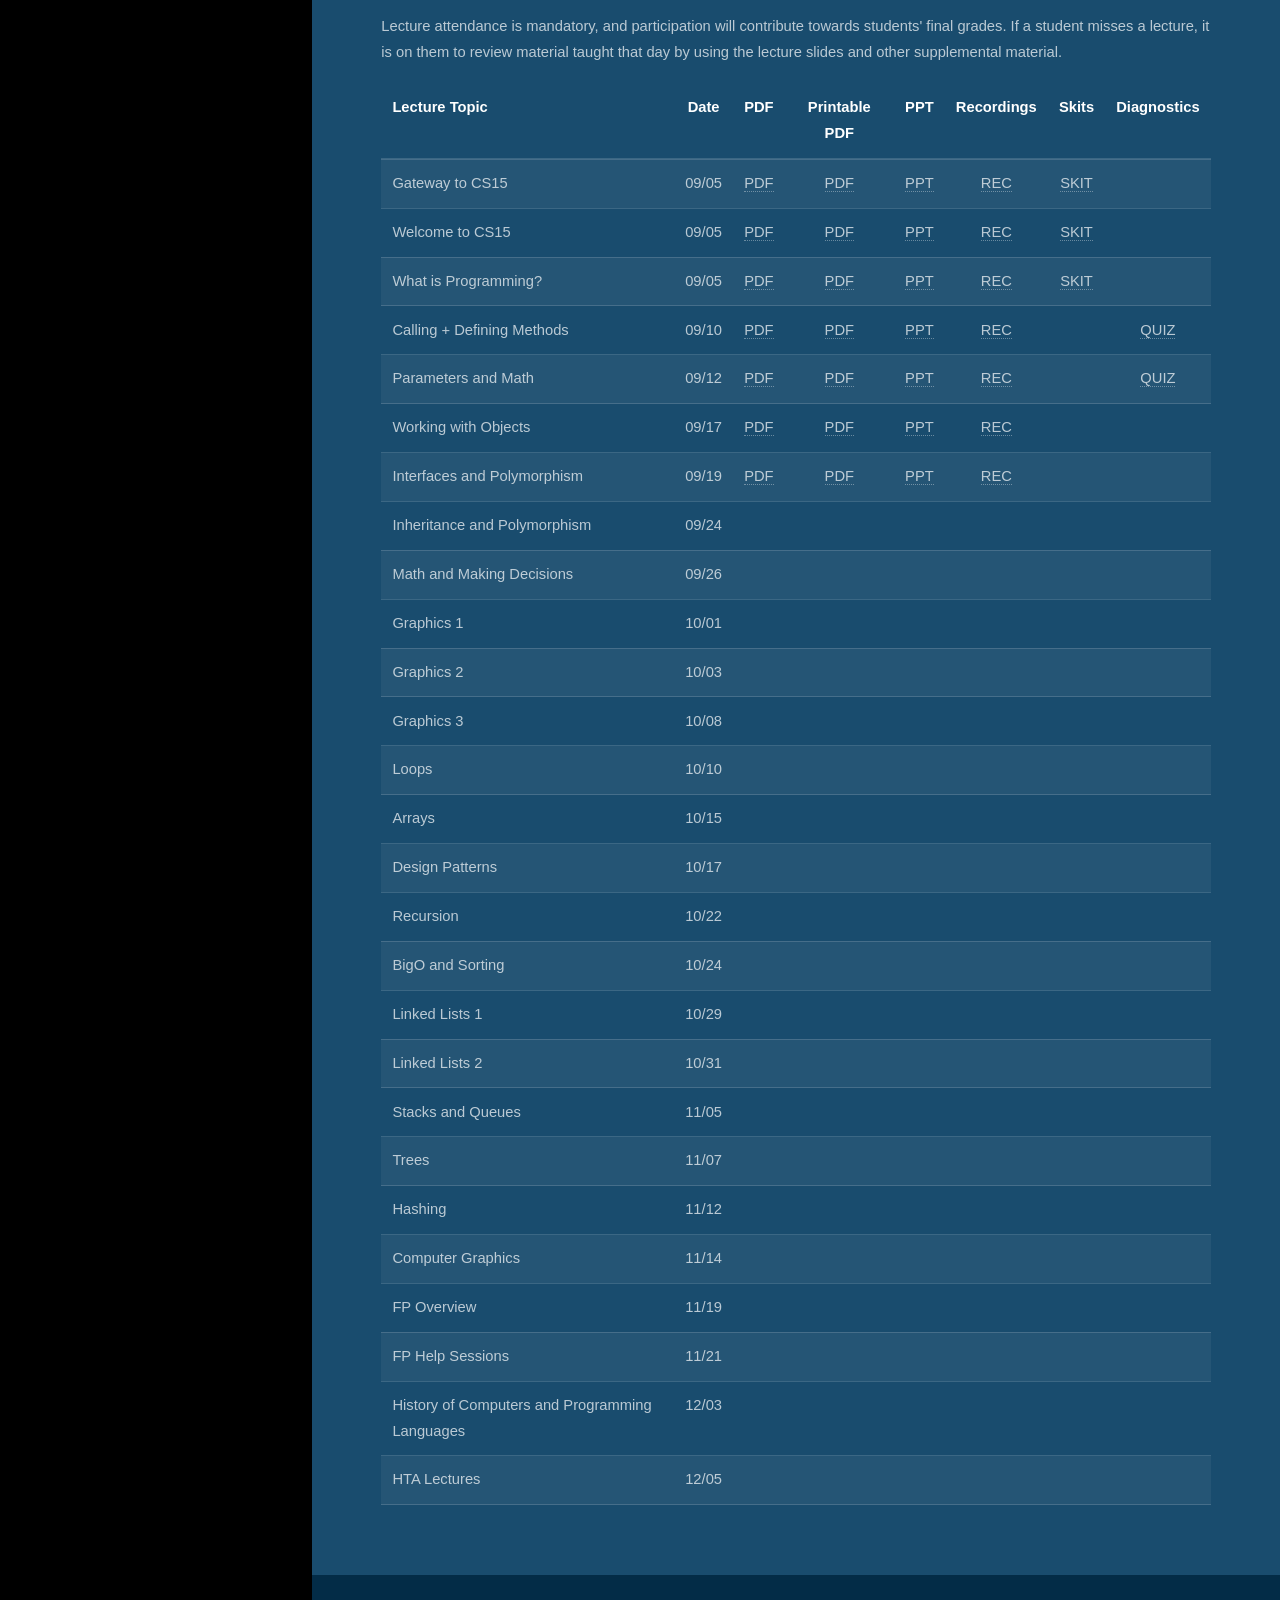
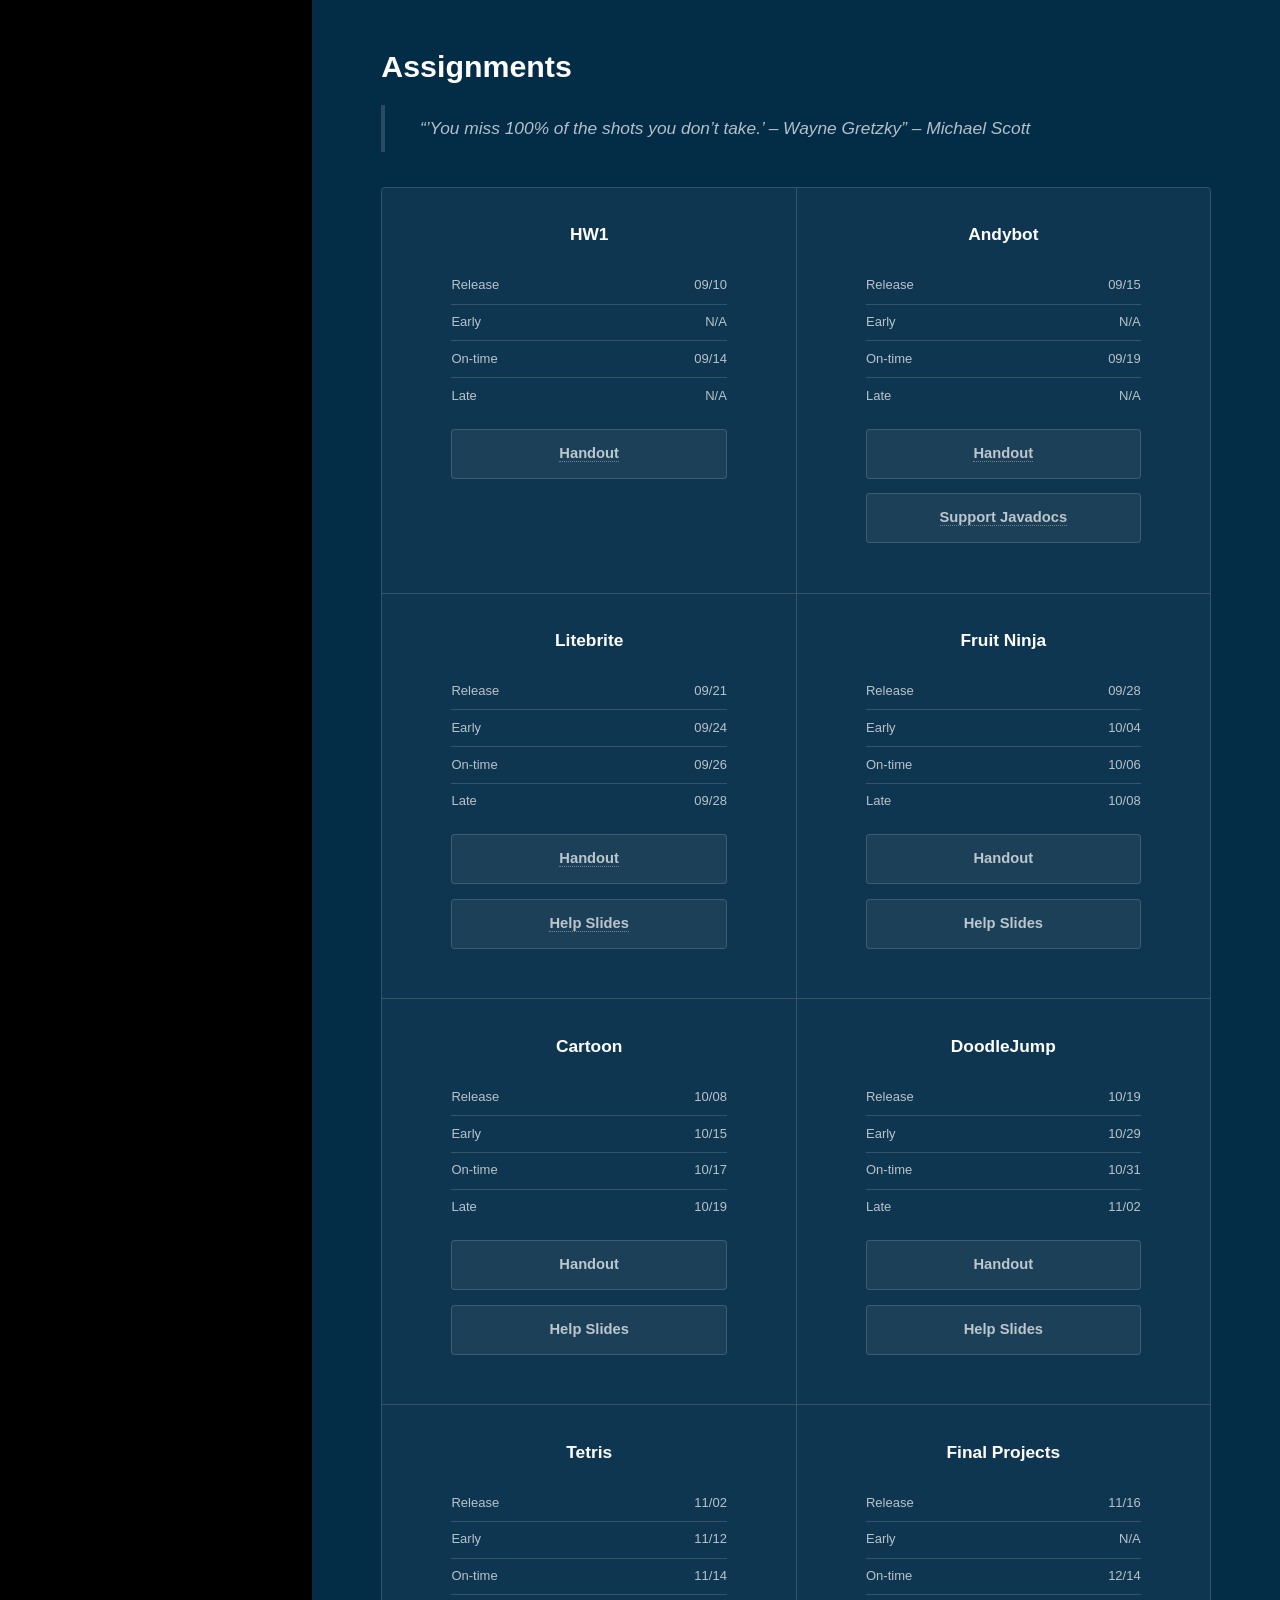
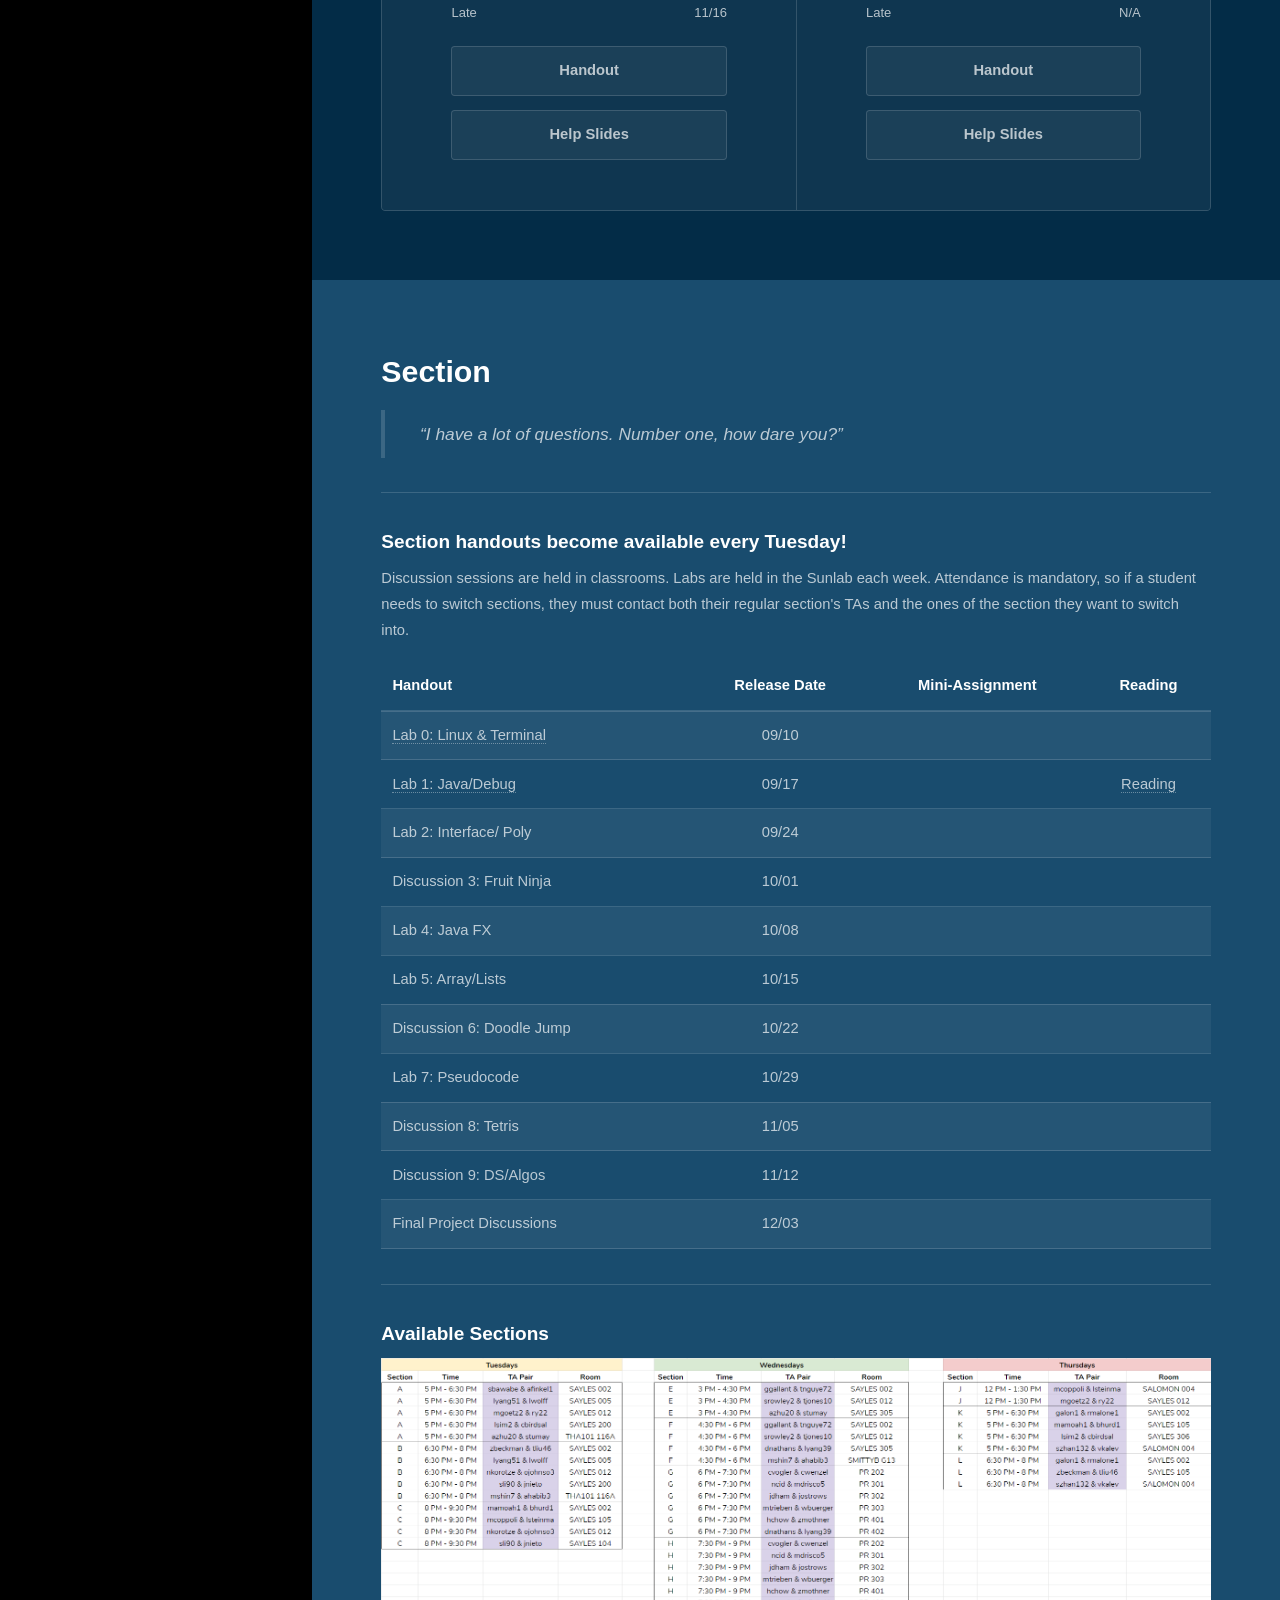
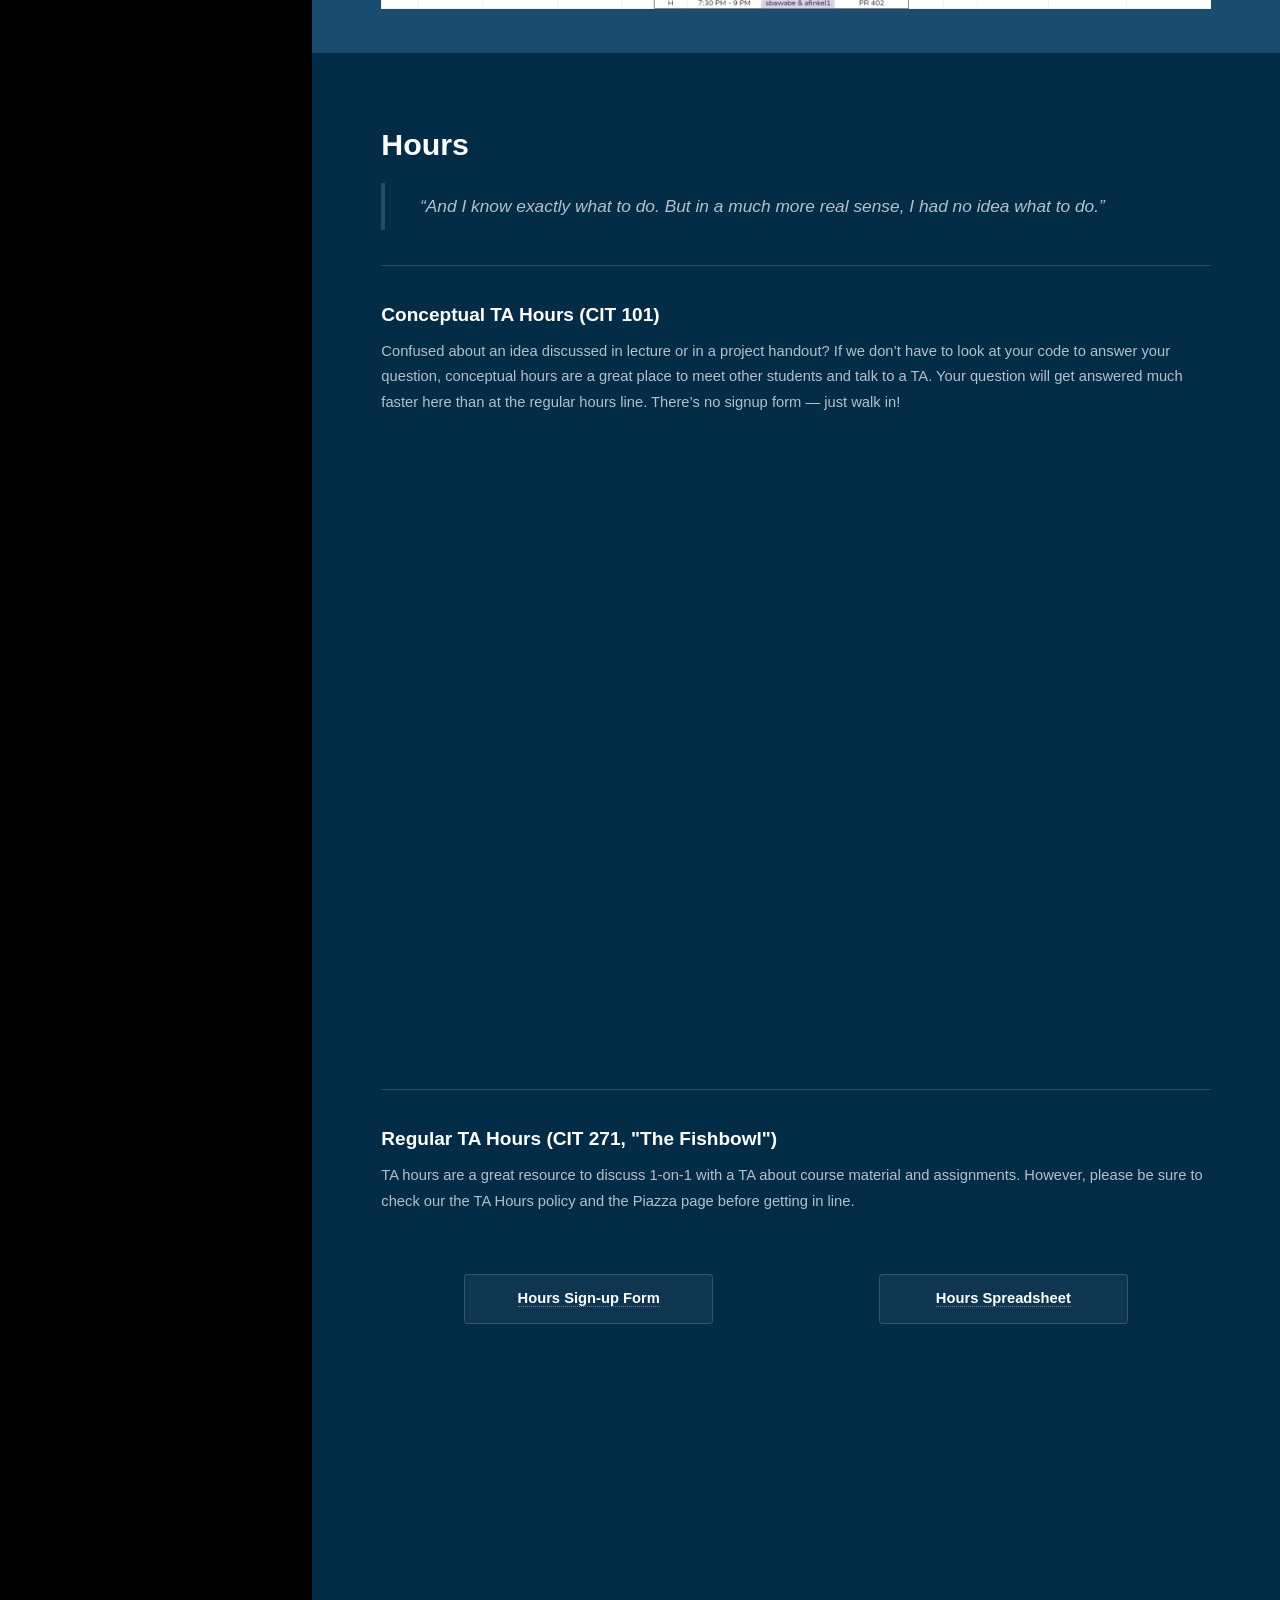
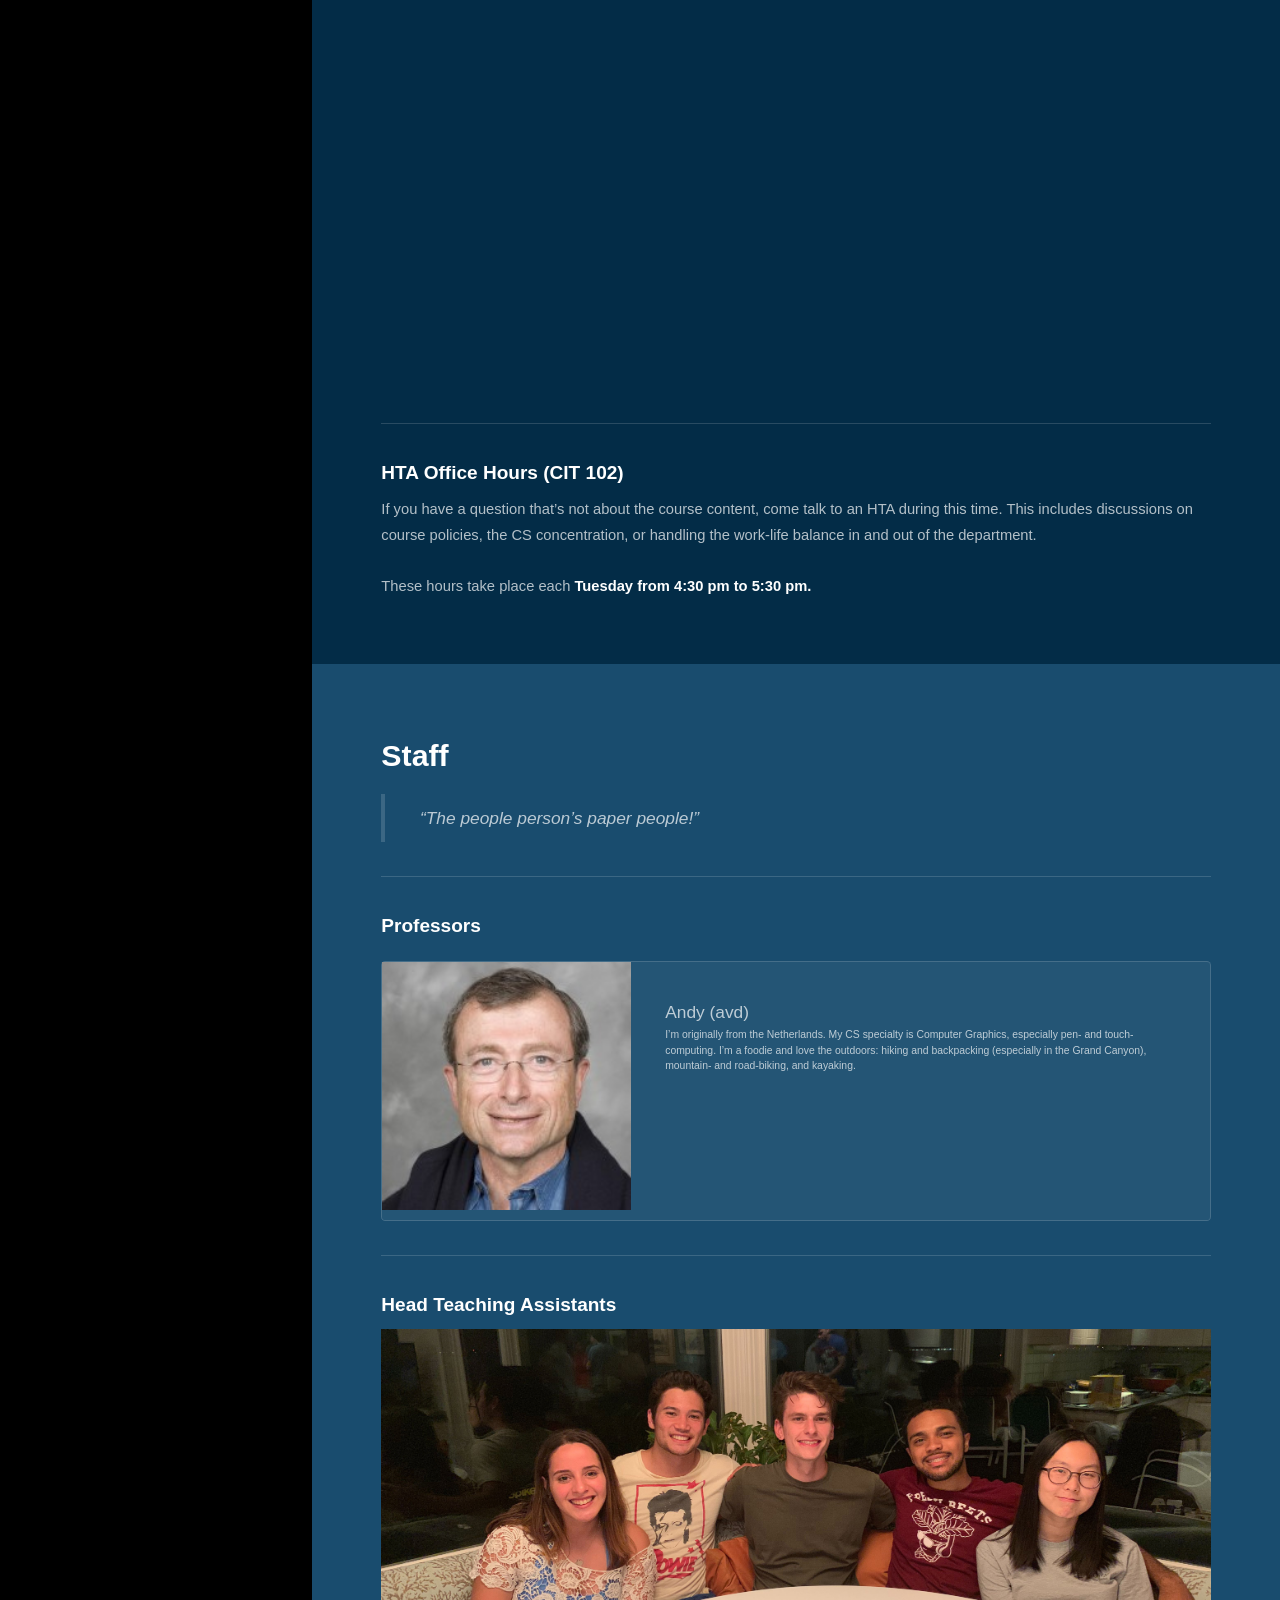
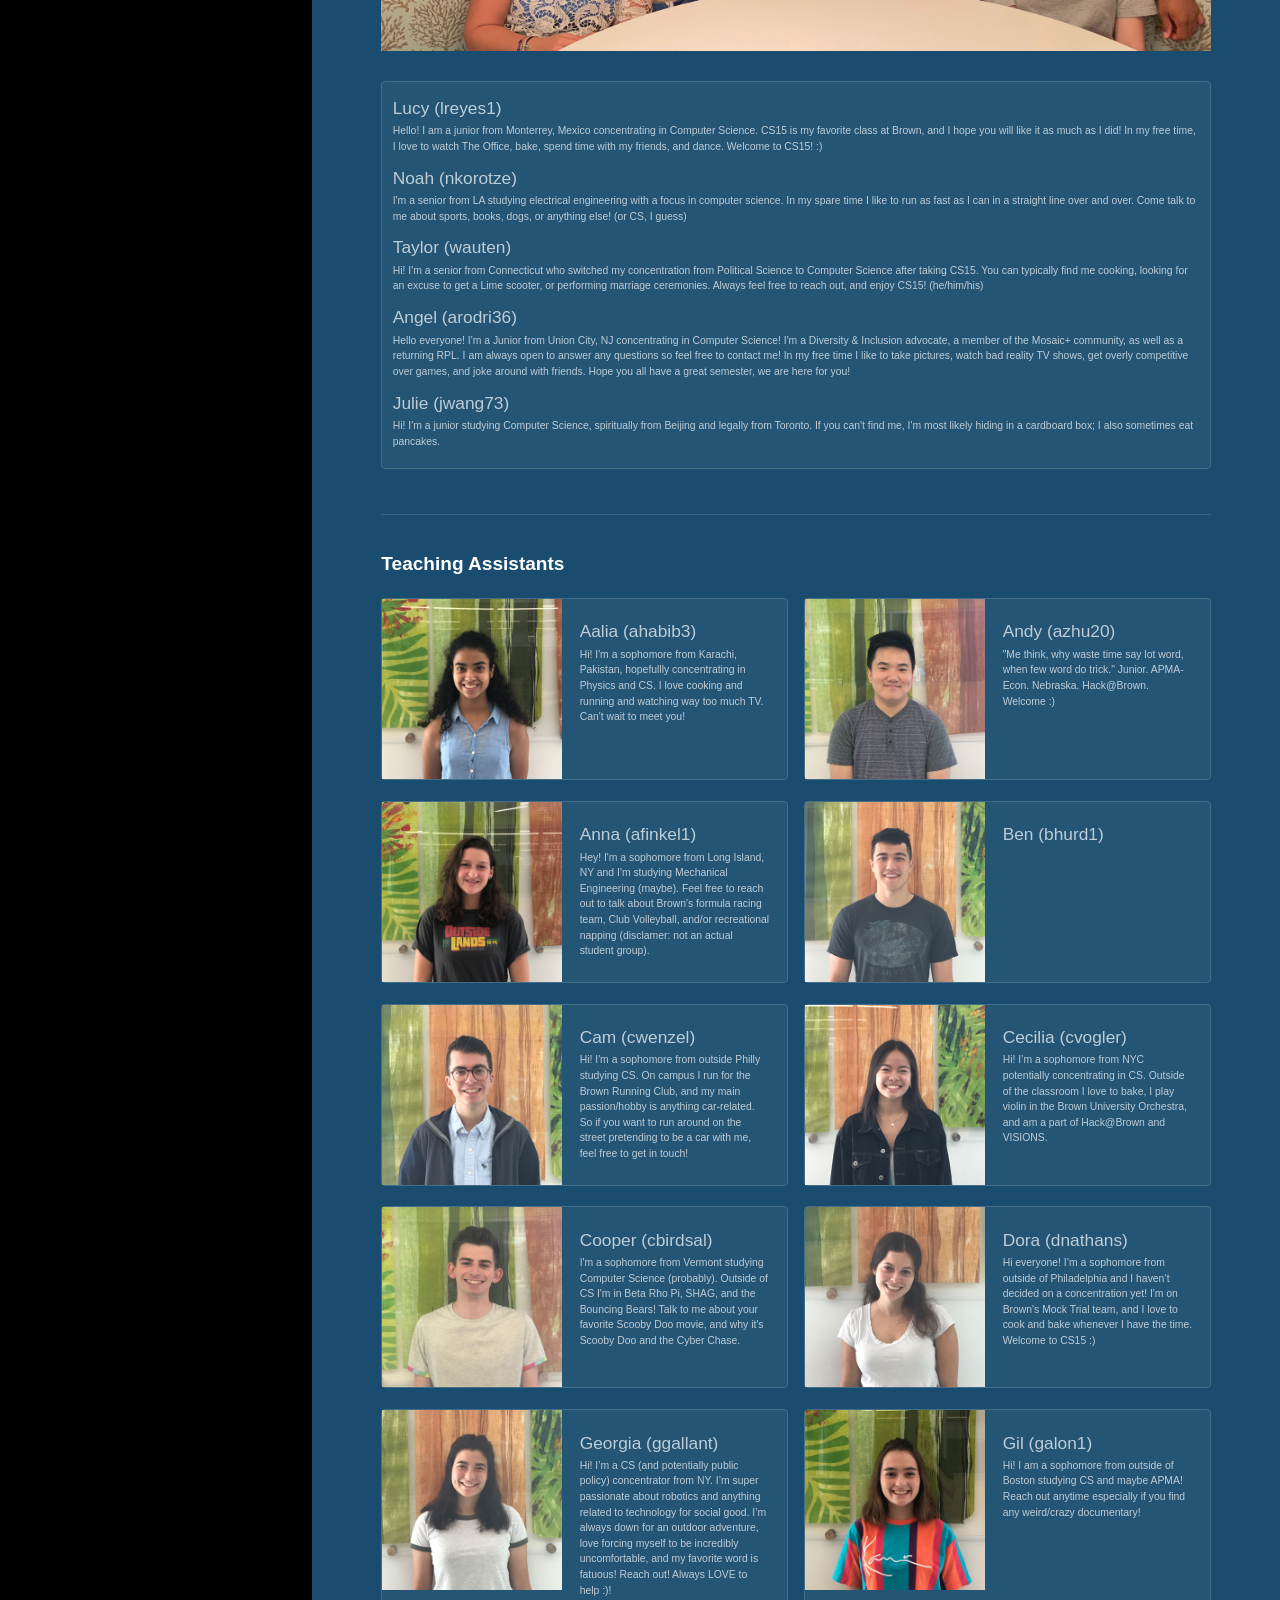
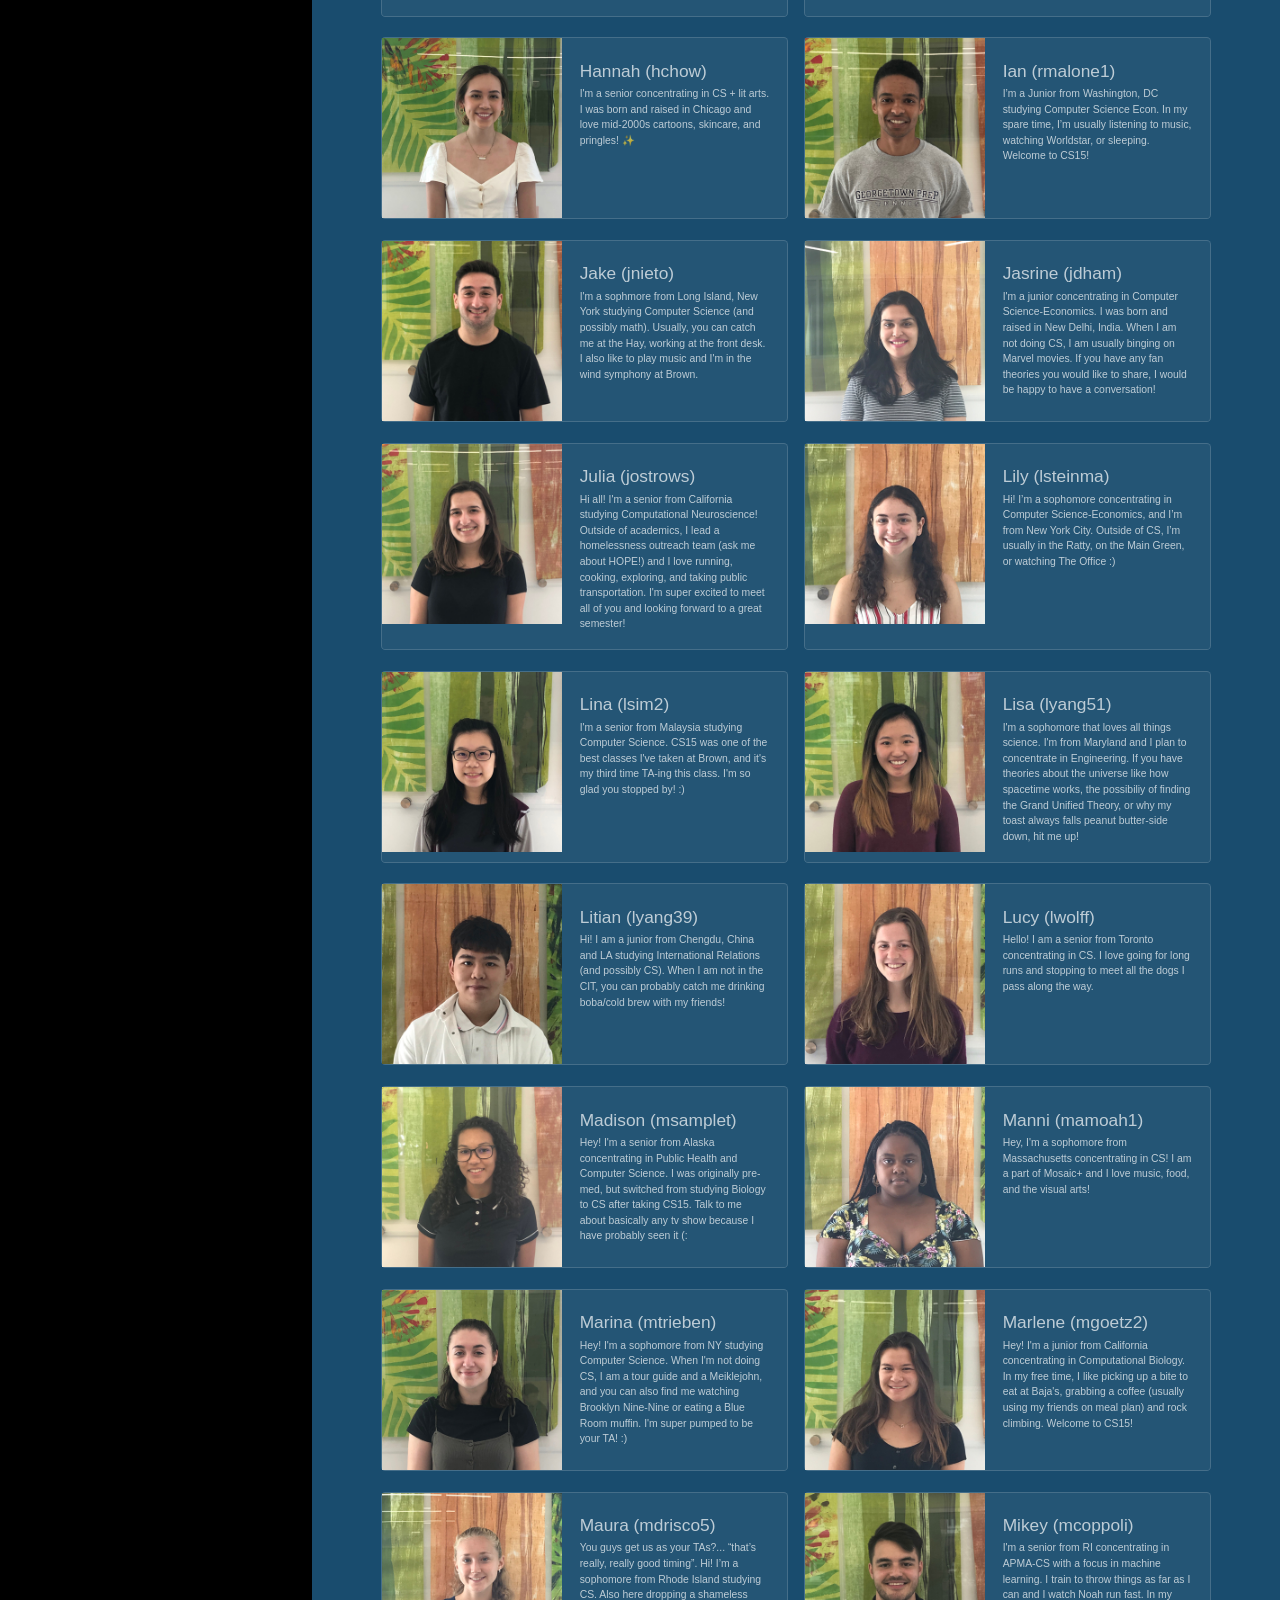
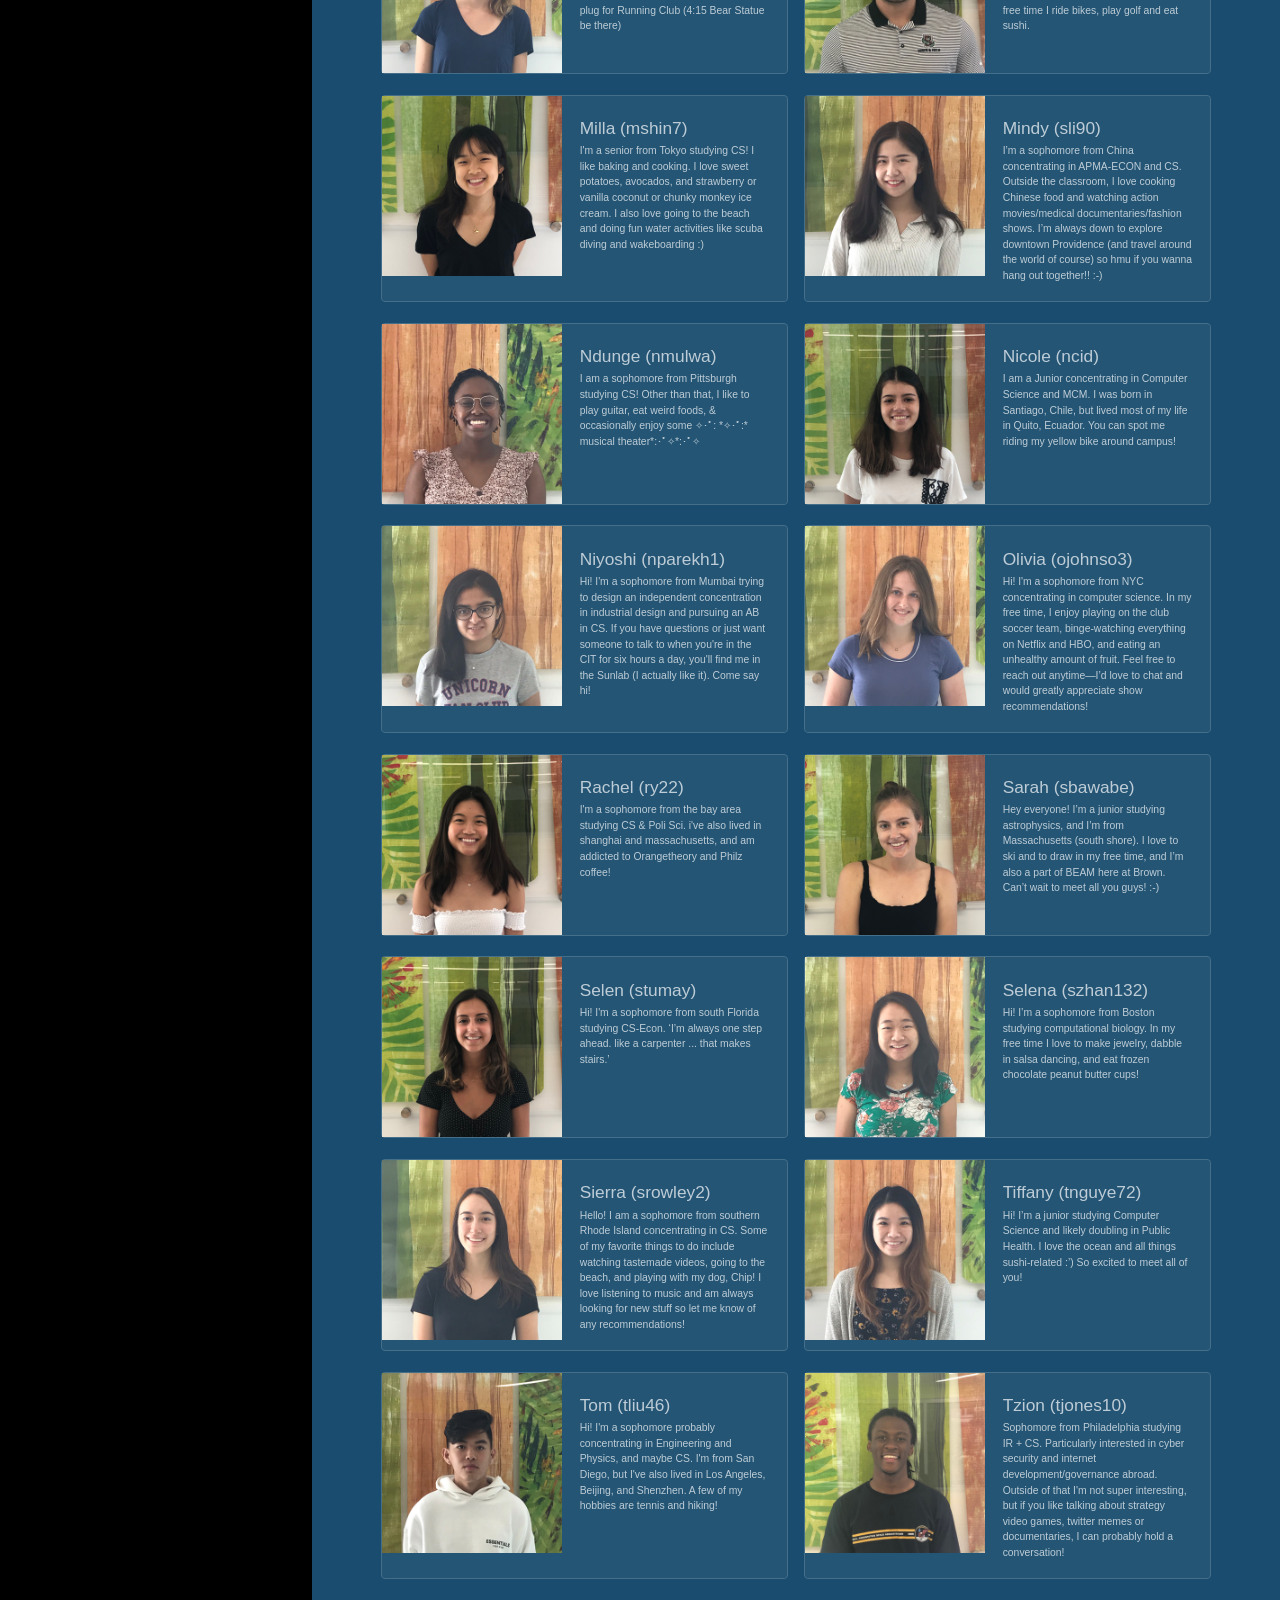
==== commit f5103d8b: "big update" ====
--- a/index.html
+++ b/index.html
@@ -190,7 +190,7 @@
 								  			<th>PPT</th>
 								  			<th>Recordings</th>
 								  			<th>Skits</th>
-								  			<th>Demos</th>
+								  			<th>Diagnostics</th>
 								  		</tr>
 									</thead>
 									<tbody>
@@ -232,35 +232,36 @@
 								  			<td><a href="docs/lectures/CS15.Lecture_2_Calling_and_Defining_Methods.9.10.19.pptx">PPT</a></td>
 								  			<td><a href="https://brown.hosted.panopto.com/Panopto/Pages/Viewer.aspx?id=bb60dbc6-ad37-433f-b680-aabe00dcc793">REC</a></td>
 								  			<td></td>
-								  			<td></td>
+								  			<td><a href="https://forms.gle/TK9hTkNgFGAWYS7F8">QUIZ</td>
 								  		</tr>
 								  		<tr>
 								  			<td>Parameters and Math</td>
 								  			<td>09/12</td>
-								  			<td></td>
-								  			<td></td>
-								  			<td></td>
+								  			<td><a href="docs/lectures/CS15.Lecture_3_Parameters_and_Math.9.12.19.pdf">PDF</td>
+								  			<td><a href="docs/lectures/CS15.Lecture_3_Parameters_and_Math.9.12.19_print.pdf">PDF</td>
+								  			<td><a href="docs/lectures/CS15.Lecture_3_Parameters_and_Math.9.12.19.pptx">PPT</td>
+
 								  			<td><a href="https://brown.hosted.panopto.com/Panopto/Pages/Viewer.aspx?id=a83e5783-bf0b-42fa-93bb-aabe00dcc7c2">REC</a></td>
 								  			<td></td>
-								  			<td></td>
+								  			<td><a href="https://forms.gle/jt88tFDwTKwigokB9">QUIZ</td>
 								  		</tr>
 								  		<tr>
 								  			<td>Working with Objects</td>
 								  			<td>09/17</td>
-								  			<td></td>
-								  			<td></td>
-								  			<td></td>
-								  			<td></td>
+								  			<td><a href="docs/lectures/CS15.Lecture_4_Working_With_Objects.9.17.19.pdf">PDF</td>
+								  			<td><a href="docs/lectures/CS15.Lecture_4_Working_With_Objects.9.17.19_print.pdf">PDF</td>
+								  			<td><a href="docs/lectures/CS15.Lecture_4_Working_With_Objects.9.17.19.pptx">PPT</td>
+								  			<td><a href="https://brown.hosted.panopto.com/Panopto/Pages/Viewer.aspx?id=e2e2b138-6927-48d0-981b-aabe00dcc7e3">REC</a></td>
 								  			<td></td>
 								  			<td></td>
 								  		</tr>
 								  		<tr>
 								  			<td>Interfaces and Polymorphism</td>
 								  			<td>09/19</td>
-								  			<td></td>
-								  			<td></td>
-								  			<td></td>
-								  			<td></td>
+												<td><a href="docs/lectures/CS15.Lecture_5_Interfaces_and_Polymorphism.9.19.19.pdf">PDF</td>
+												<td><a href="docs/lectures/CS15.Lecture_5_Interfaces_and_Polymorphism.9.19.19_print.pdf">PDF</td>
+												<td><a href="docs/lectures/CS15.Lecture_5_Interfaces_and_Polymorphism.9.19.19.pptx">PPT</td>
+								  			<td><a href="https://brown.hosted.panopto.com/Panopto/Pages/Viewer.aspx?id=842cf68b-4e71-46c6-bbe7-aabe00dcc808">REC</a></td>
 								  			<td></td>
 								  			<td></td>
 								  		</tr>
@@ -495,7 +496,8 @@
                                         <li><div>On-time</div><div>09/19</div></li>
                                         <li><div>Late</div><div>N/A</div></li>
                                     </ul>
-                                    <div class="handout-link">Handout</div>
+                                    <div class="handout-link"><a href="docs/assignments/AndyBotHandout2019.pdf">Handout</a></div>
+																		<div class="handout-link"><a href="docs/andybot-docs/index.html">Support Javadocs</a></div>
 
 								</section>
 								<section>
@@ -506,8 +508,8 @@
                                         <li><div>On-time</div><div>09/26</div></li>
                                         <li><div>Late</div><div>09/28</div></li>
                                     </ul>
-                                    <div class="handout-link">Handout</div>
-                                    <div class="handout-link">Help Slides</div>
+                                    <div class="handout-link"><a href="docs/assignments/LiteBriteHandout2019.pdf">Handout</a></div>
+                                    <div class="handout-link"><a href="docs/assignments/LiteBriteHelpSlides2019.pdf">Help Slides</a></div>
 
 								</section>
 								<section>
@@ -602,10 +604,10 @@
 							  			<td></td>
 							  		</tr>
 							  		<tr>
-							  			<td>Lab 1: Java/Debug</td>
+							  			<td><a href="docs/labs/Lab1_Handout.pdf">Lab 1: Java/Debug</td>
 							  			<td>09/17</td>
 							  			<td></td>
-							  			<td></td>
+							  			<td><a href="docs/labs/Lab1_Reading.pdf">Reading</td>
 							  		</tr>
 							  		<tr>
 							  			<td>Lab 2: Interface/ Poly</td>
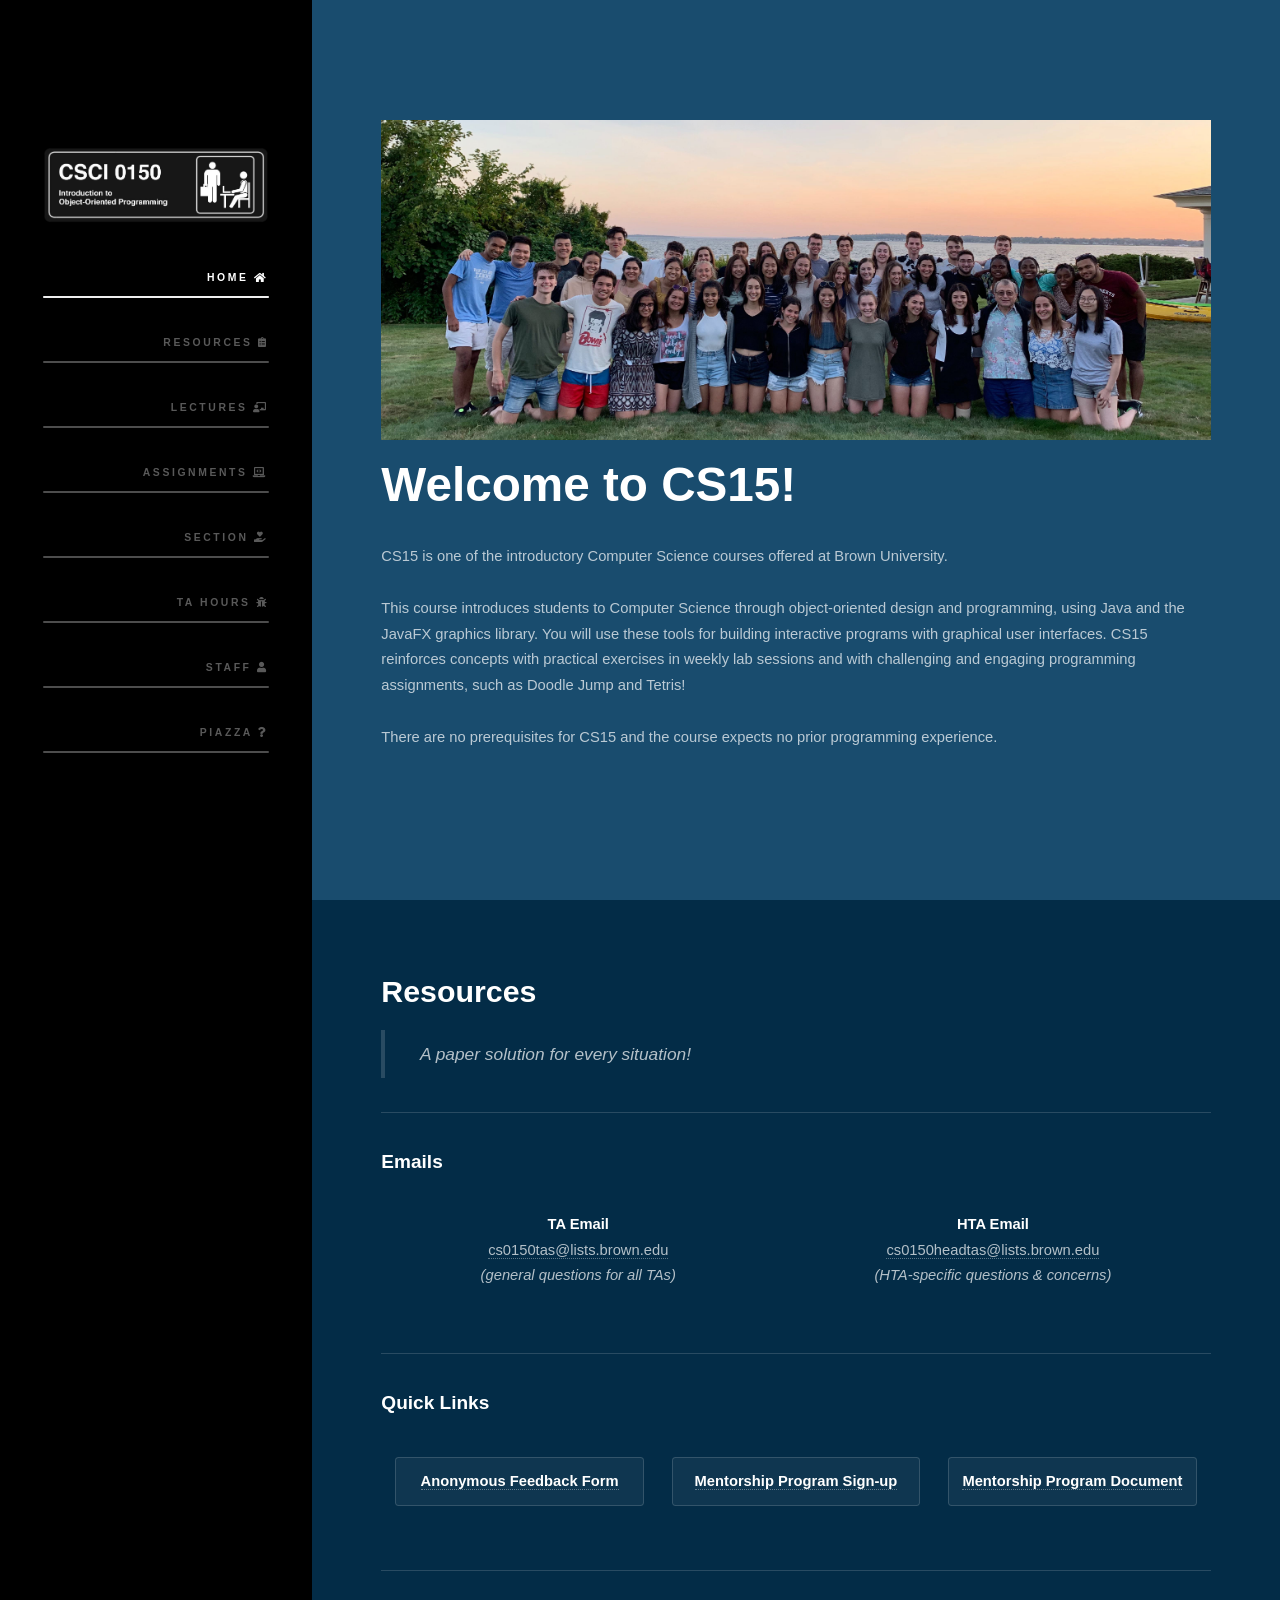
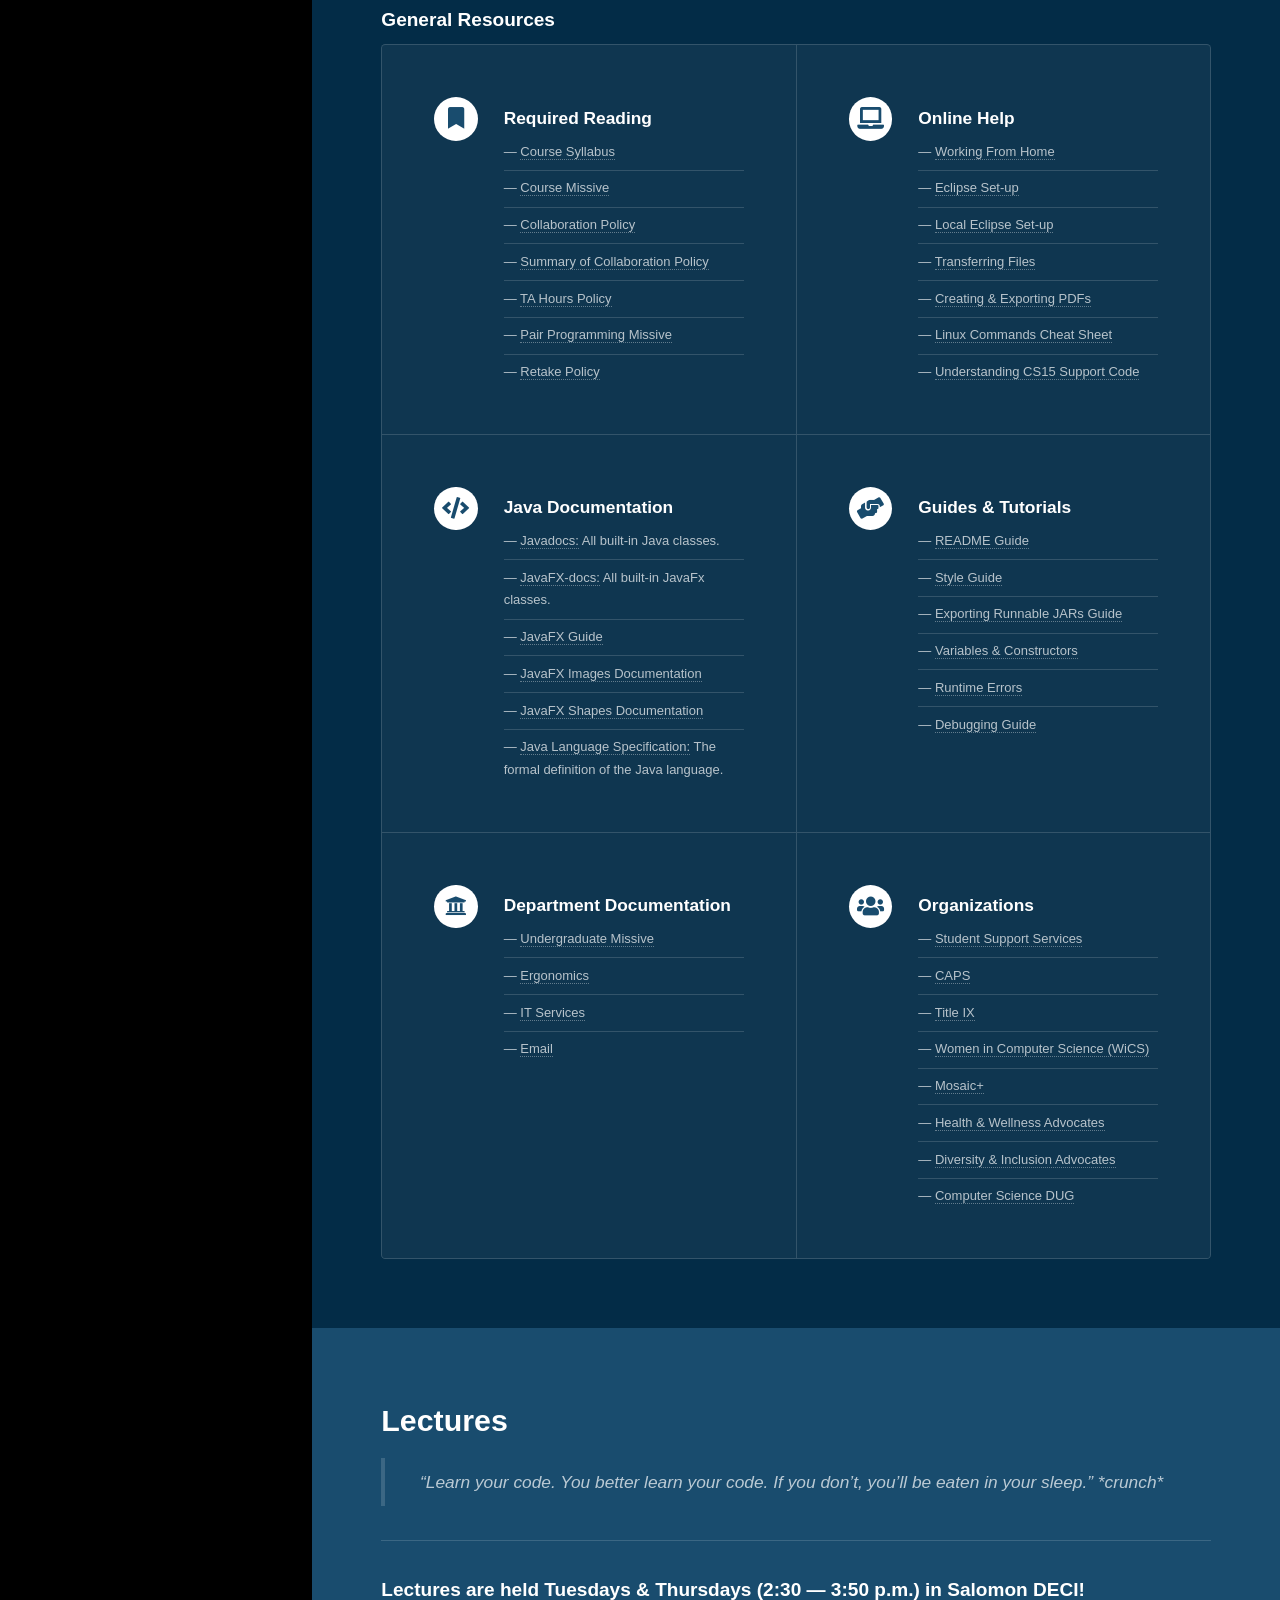
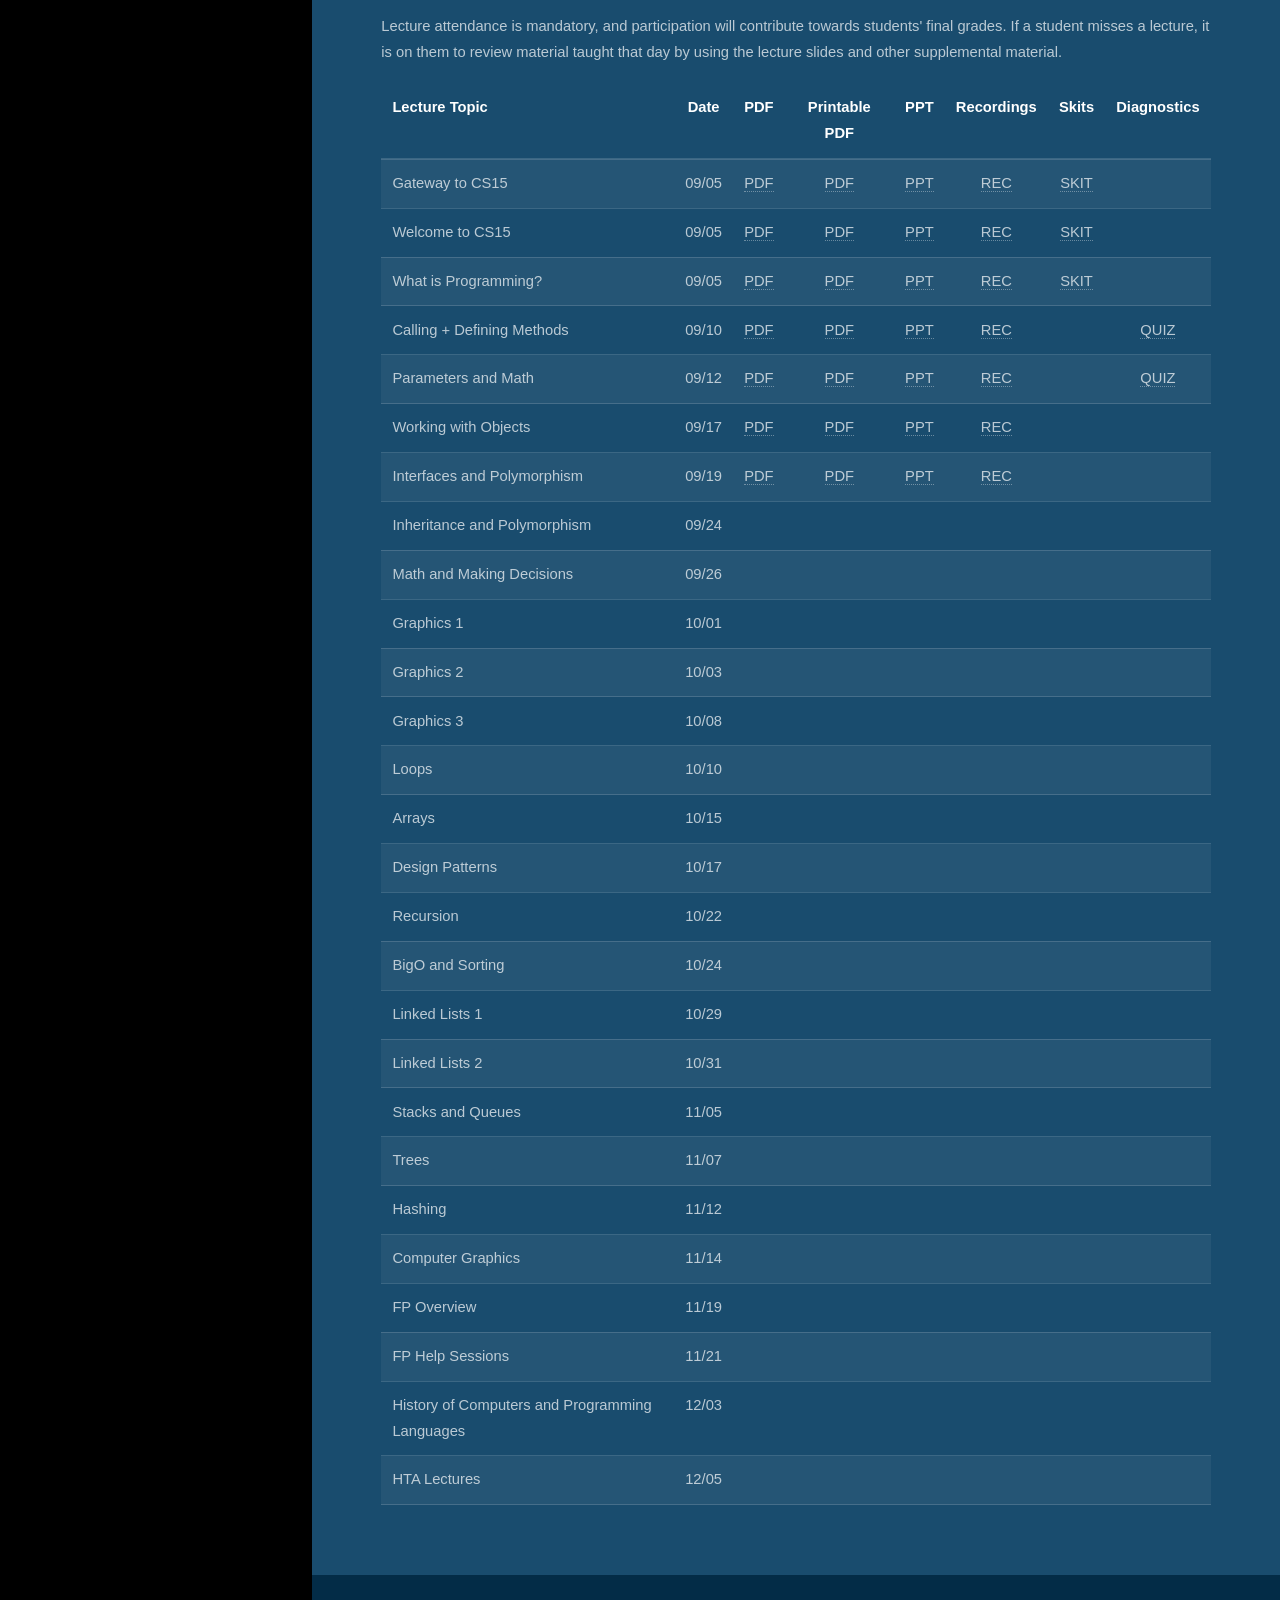
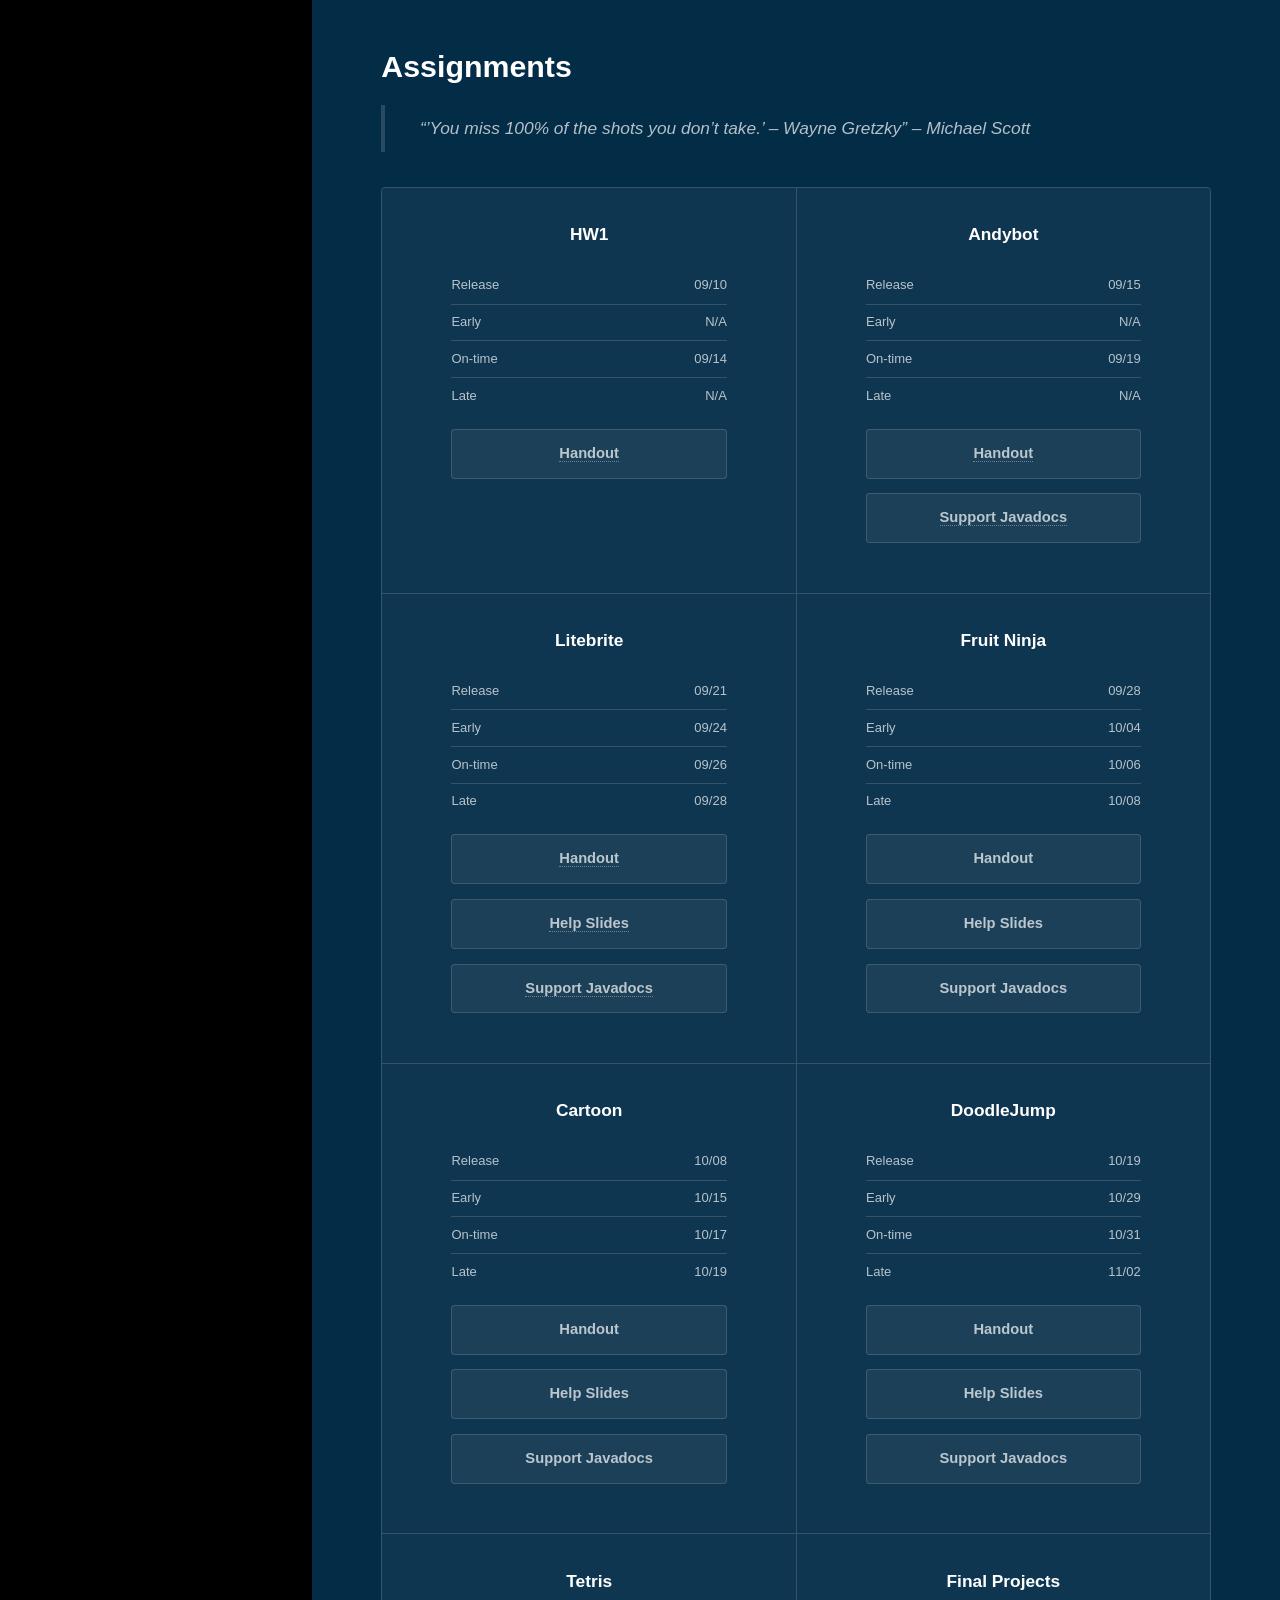
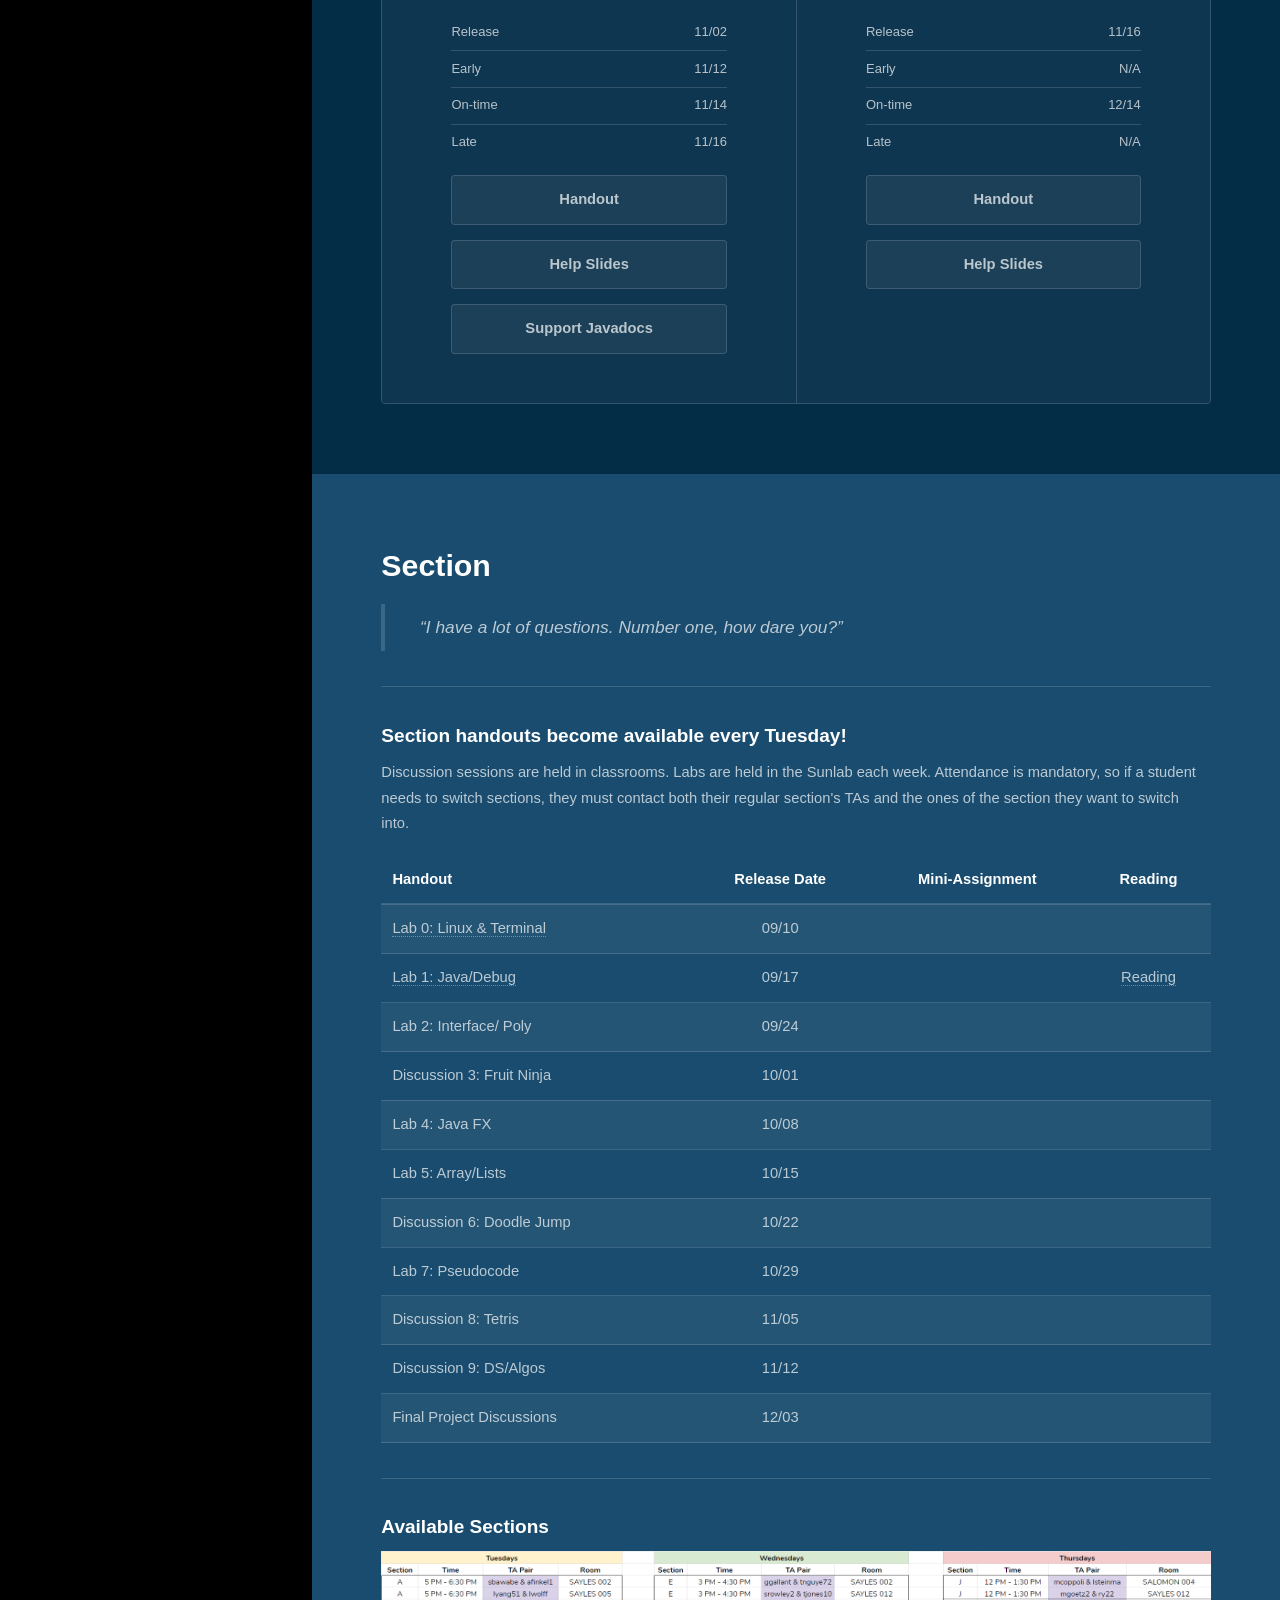
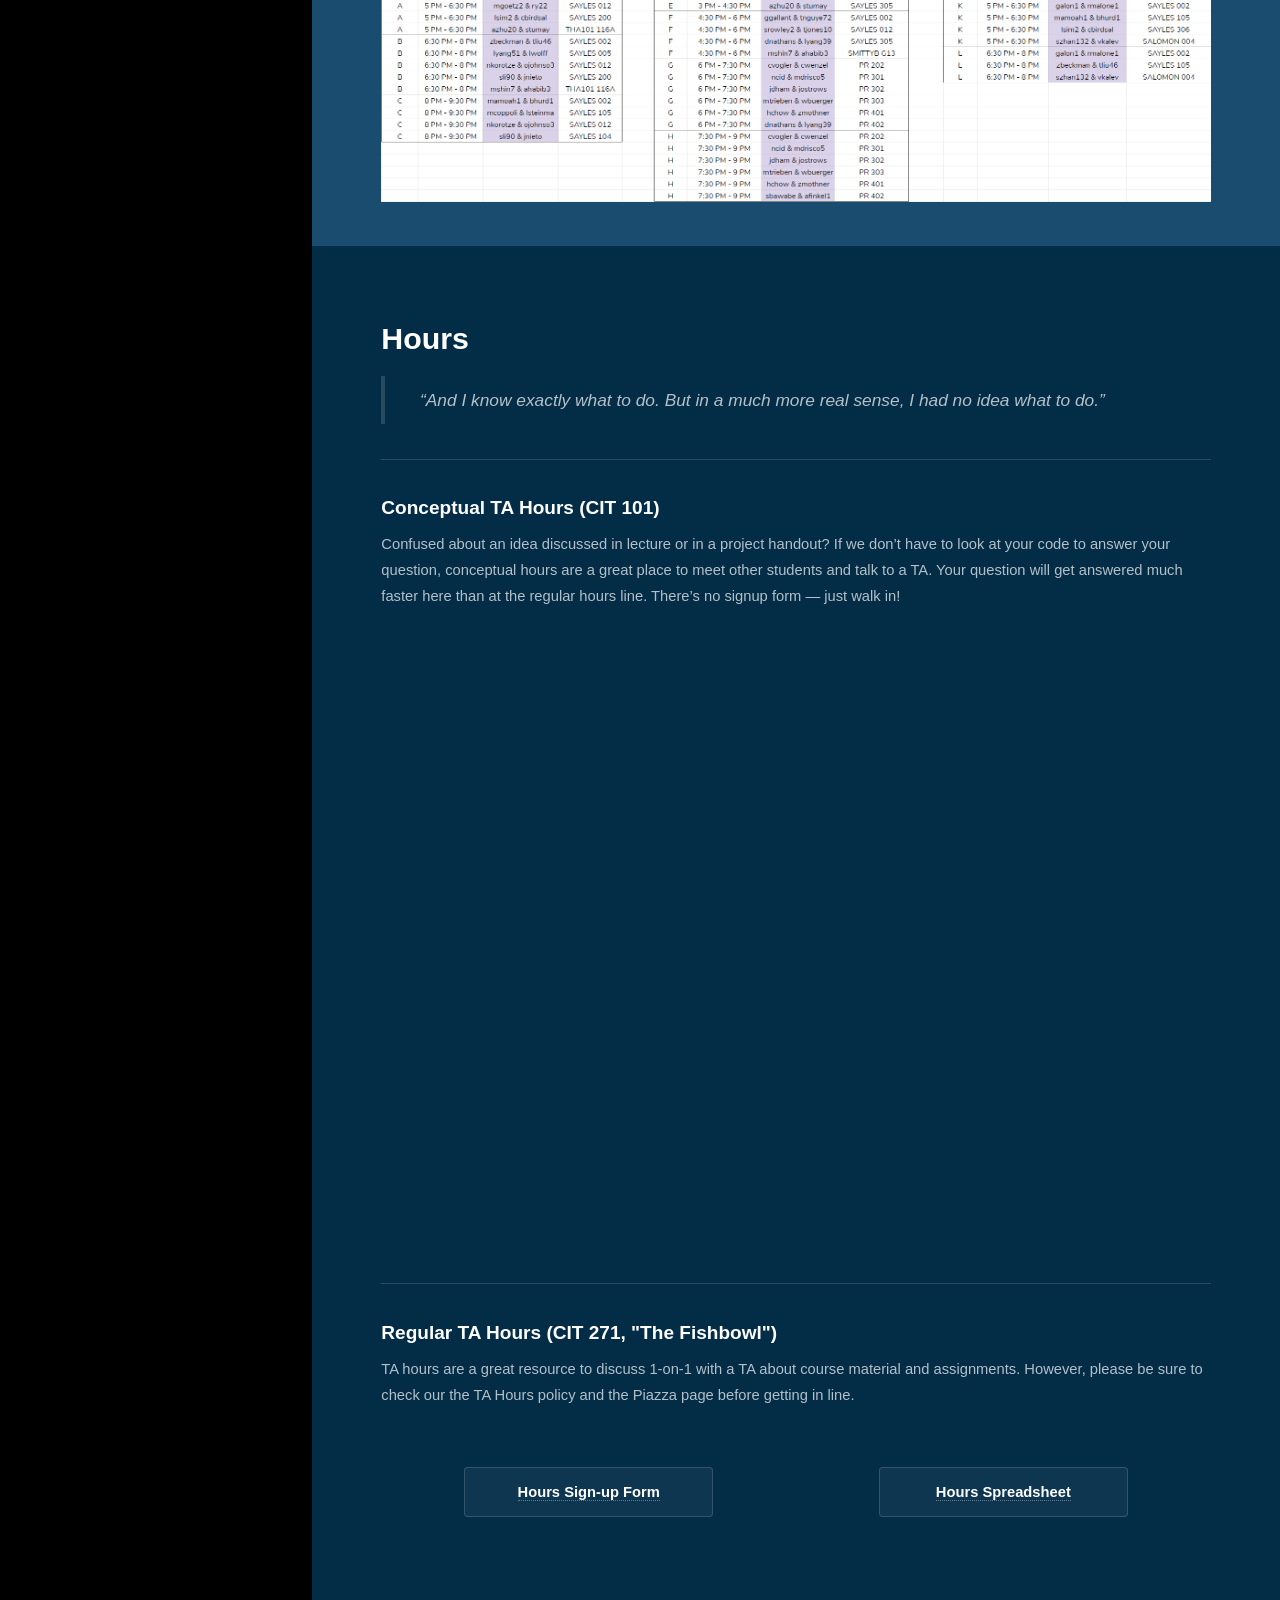
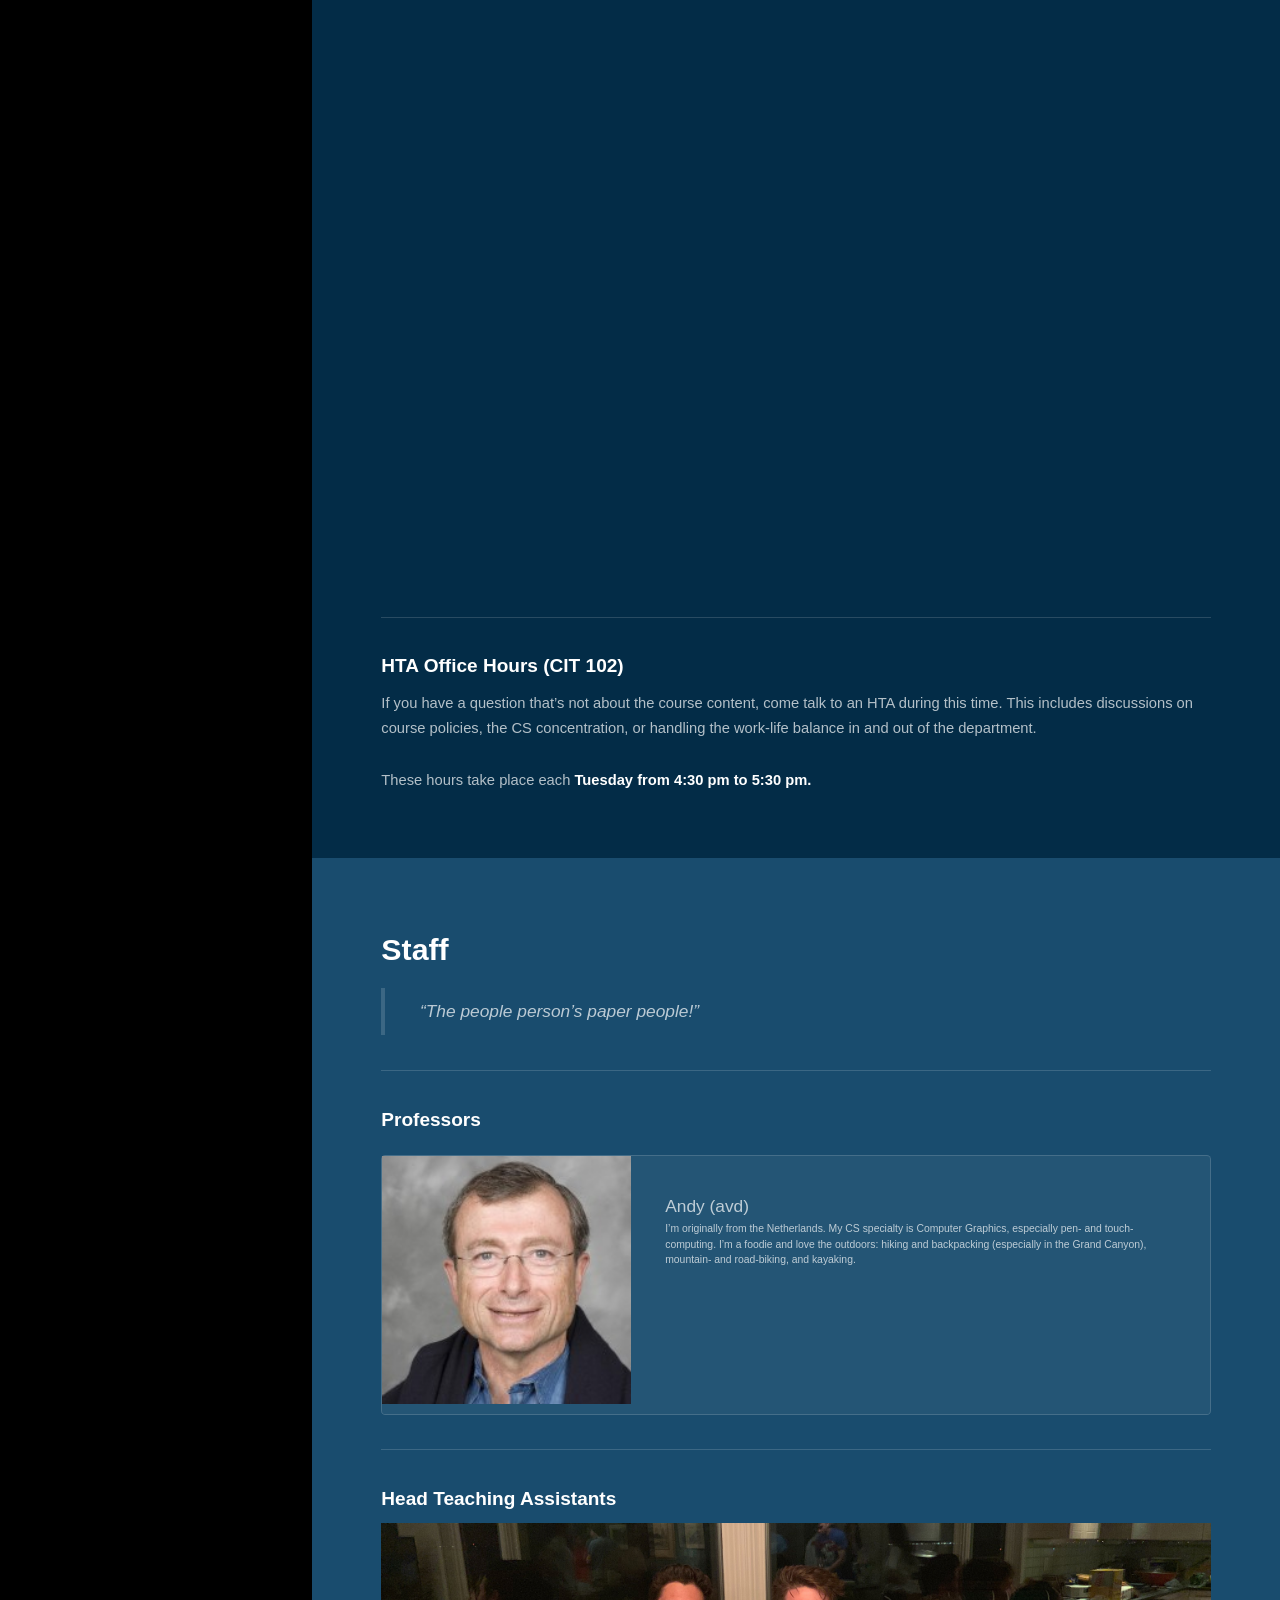
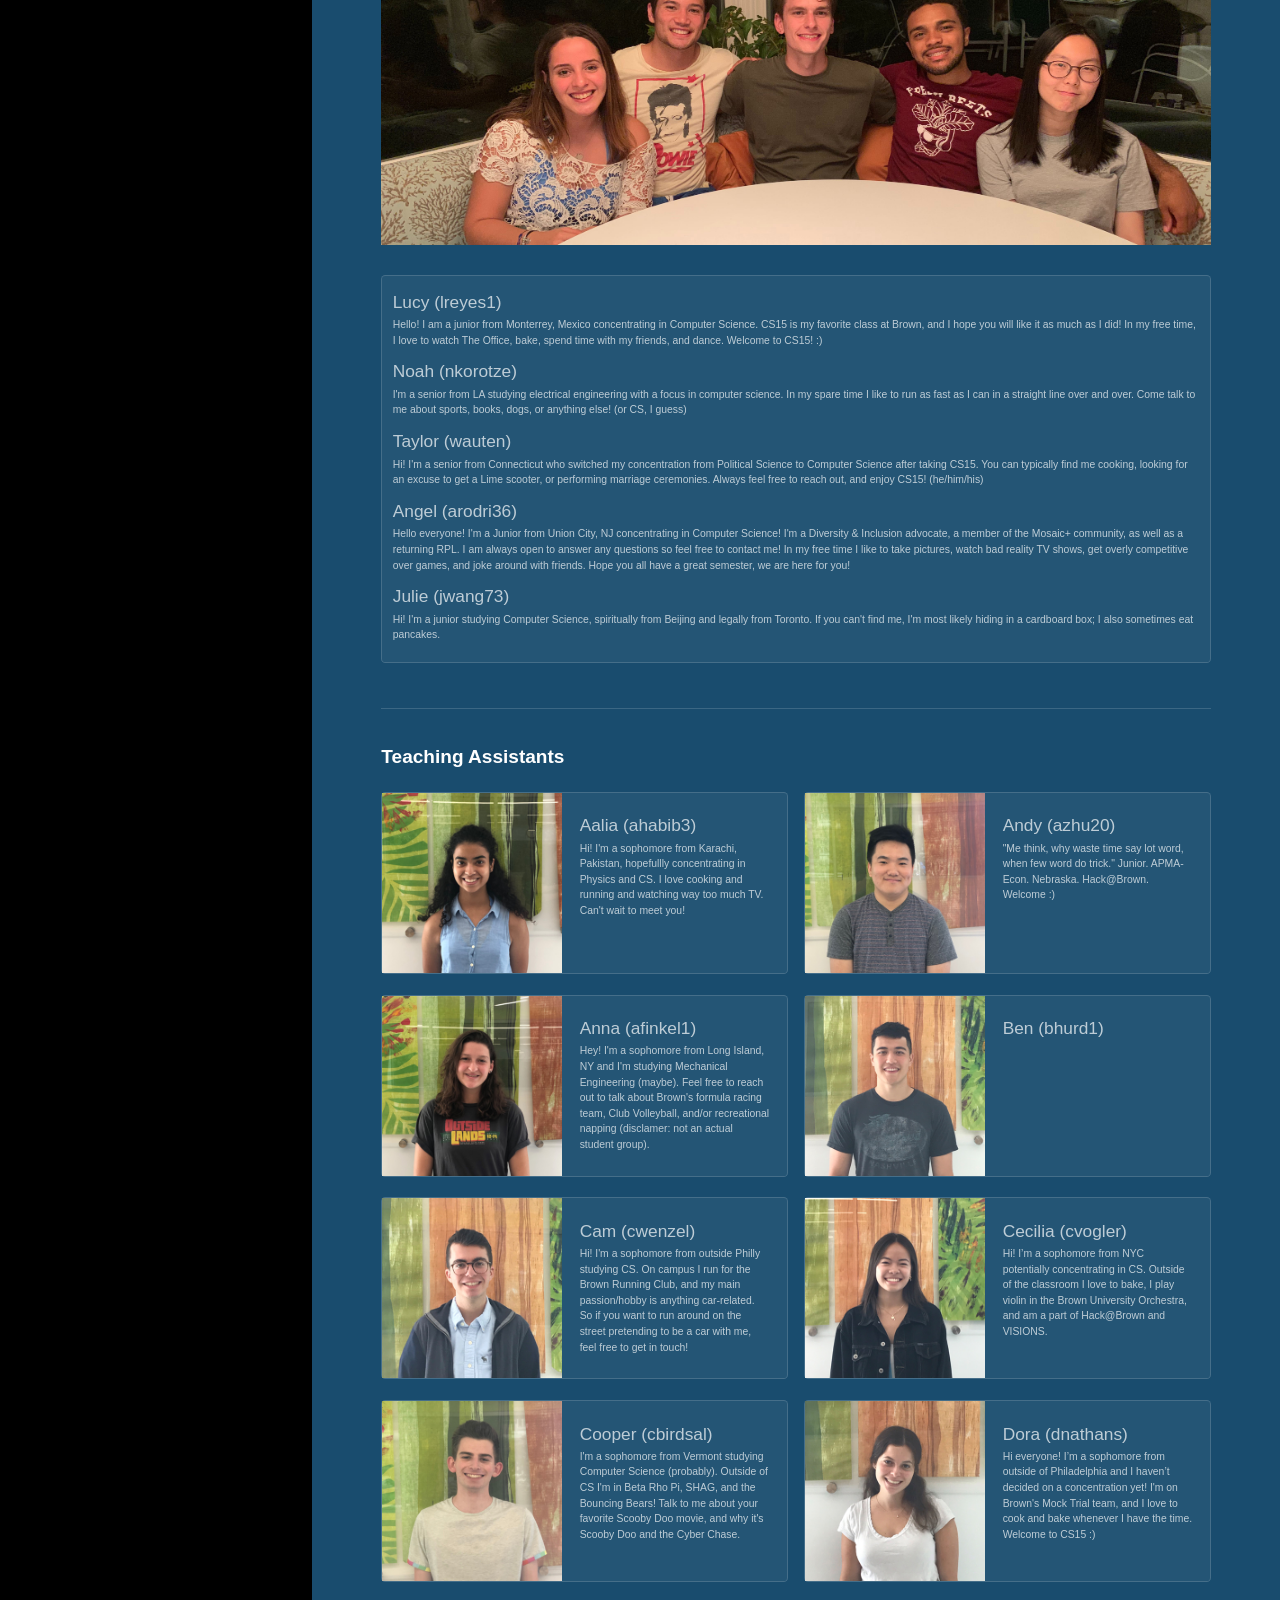
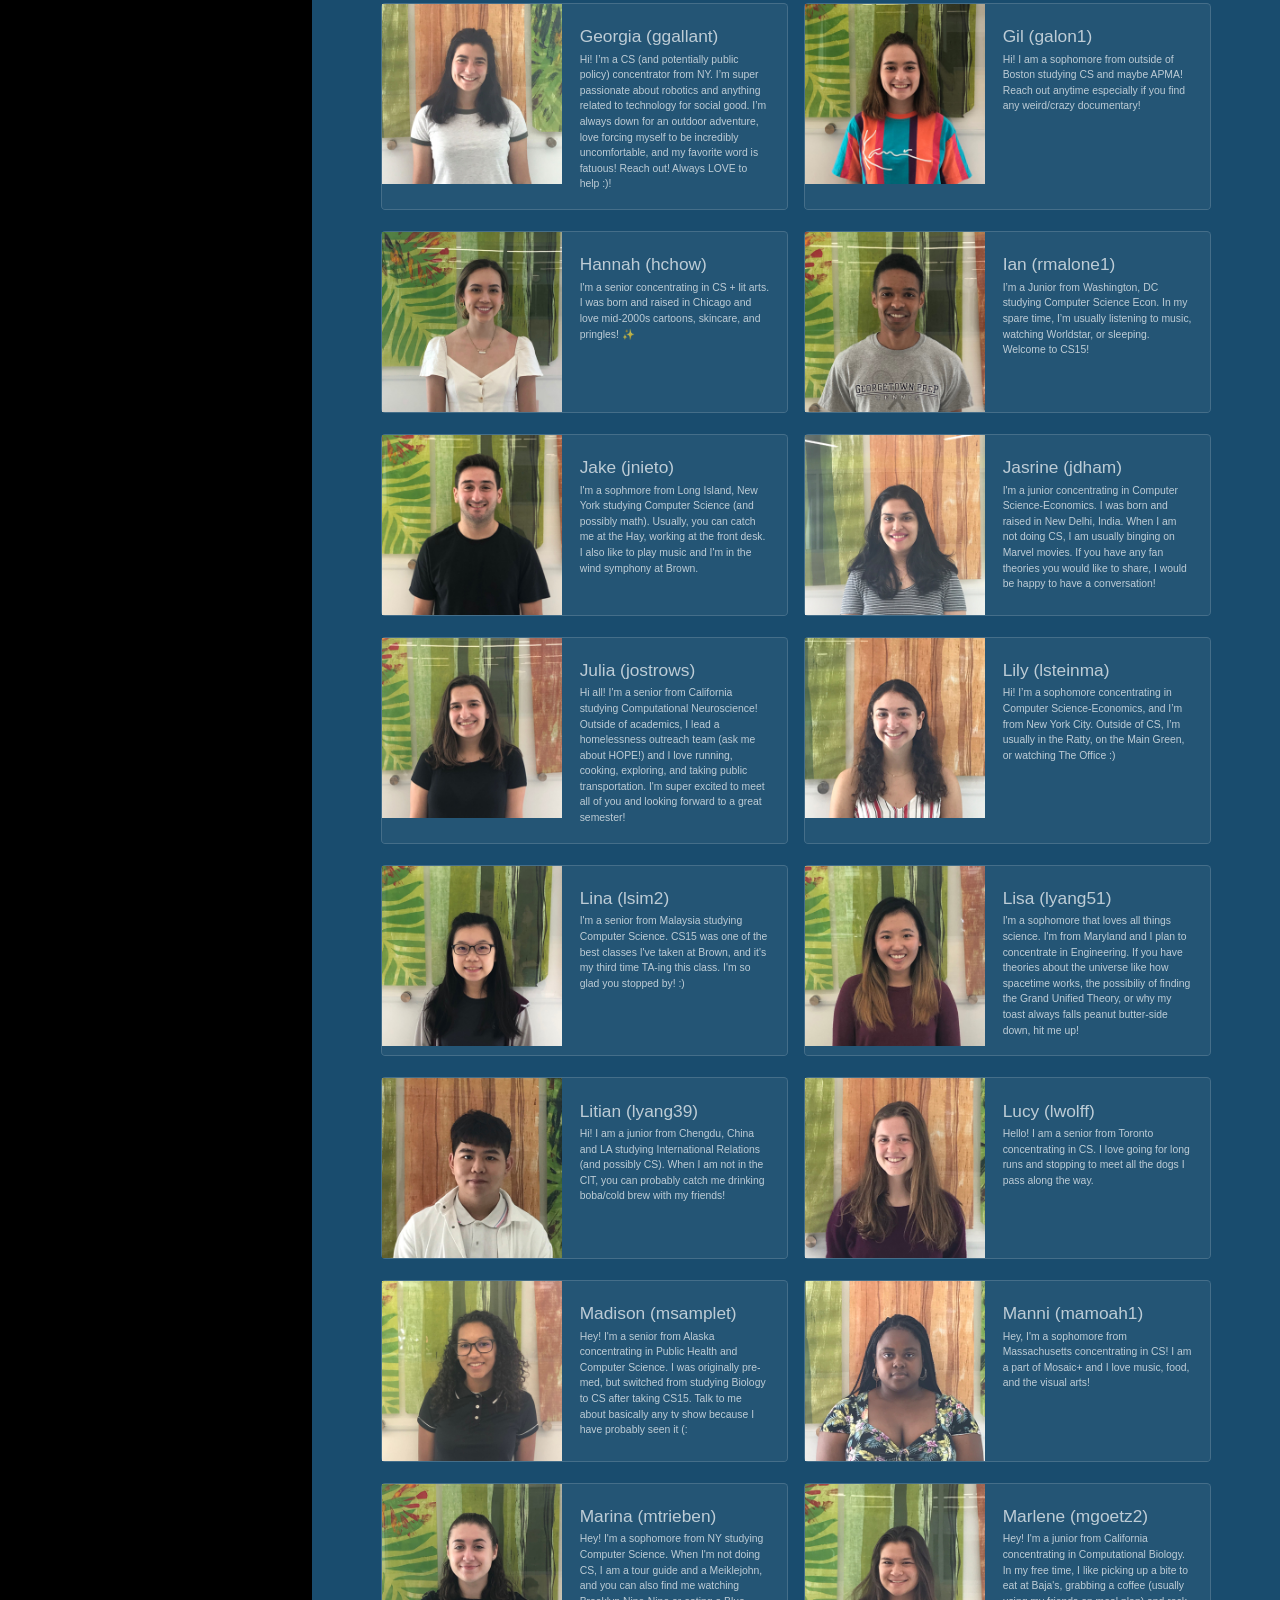
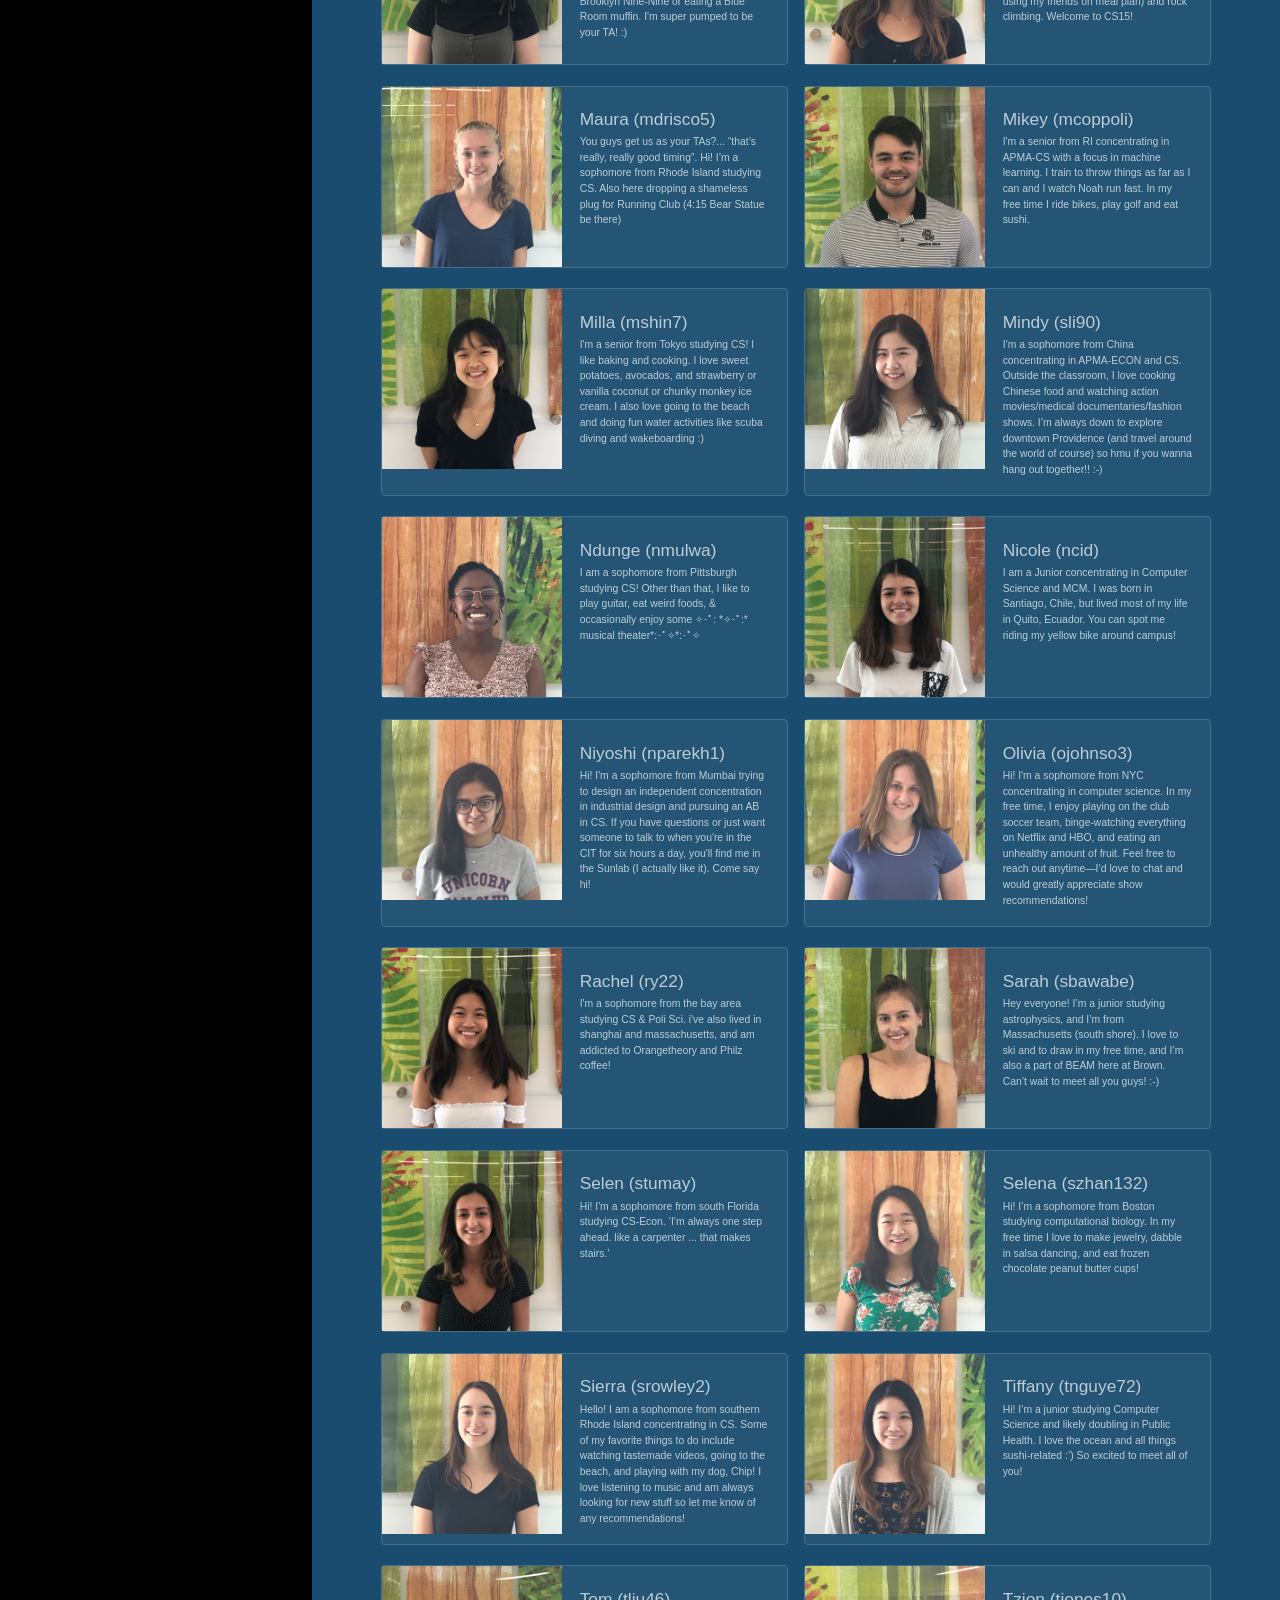
==== commit fd3b9d53: "added support javadocs" ====
--- a/index.html
+++ b/index.html
@@ -497,7 +497,7 @@
                                         <li><div>Late</div><div>N/A</div></li>
                                     </ul>
                                     <div class="handout-link"><a href="docs/assignments/AndyBotHandout2019.pdf">Handout</a></div>
-																		<div class="handout-link"><a href="docs/andybot-docs/index.html">Support Javadocs</a></div>
+									<div class="handout-link"><a href="docs/andybot-docs/index.html">Support Javadocs</a></div>
 
 								</section>
 								<section>
@@ -510,6 +510,7 @@
                                     </ul>
                                     <div class="handout-link"><a href="docs/assignments/LiteBriteHandout2019.pdf">Handout</a></div>
                                     <div class="handout-link"><a href="docs/assignments/LiteBriteHelpSlides2019.pdf">Help Slides</a></div>
+                                    <div class="handout-link"><a href="docs/litebrite-docs/index.html">Support Javadocs</a></div>
 
 								</section>
 								<section>
@@ -522,6 +523,7 @@
                                     </ul>
                                     <div class="handout-link">Handout</div>
                                     <div class="handout-link">Help Slides</div>
+                                    <div class="handout-link">Support Javadocs</div>
 
 								</section>
 								<section>
@@ -534,6 +536,7 @@
                                     </ul>
                                     <div class="handout-link">Handout</div>
                                     <div class="handout-link">Help Slides</div>
+                                    <div class="handout-link">Support Javadocs</div>
 
 								</section>
 								<section>
@@ -546,6 +549,7 @@
                                     </ul>
                                     <div class="handout-link">Handout</div>
                                     <div class="handout-link">Help Slides</div>
+                                    <div class="handout-link">Support Javadocs</div>
 
 								</section>
                                 <section>
@@ -558,6 +562,7 @@
                                     </ul>
                                     <div class="handout-link">Handout</div>
                                     <div class="handout-link">Help Slides</div>
+                                    <div class="handout-link">Support Javadocs</div>
 
 								</section>
                                 <section>
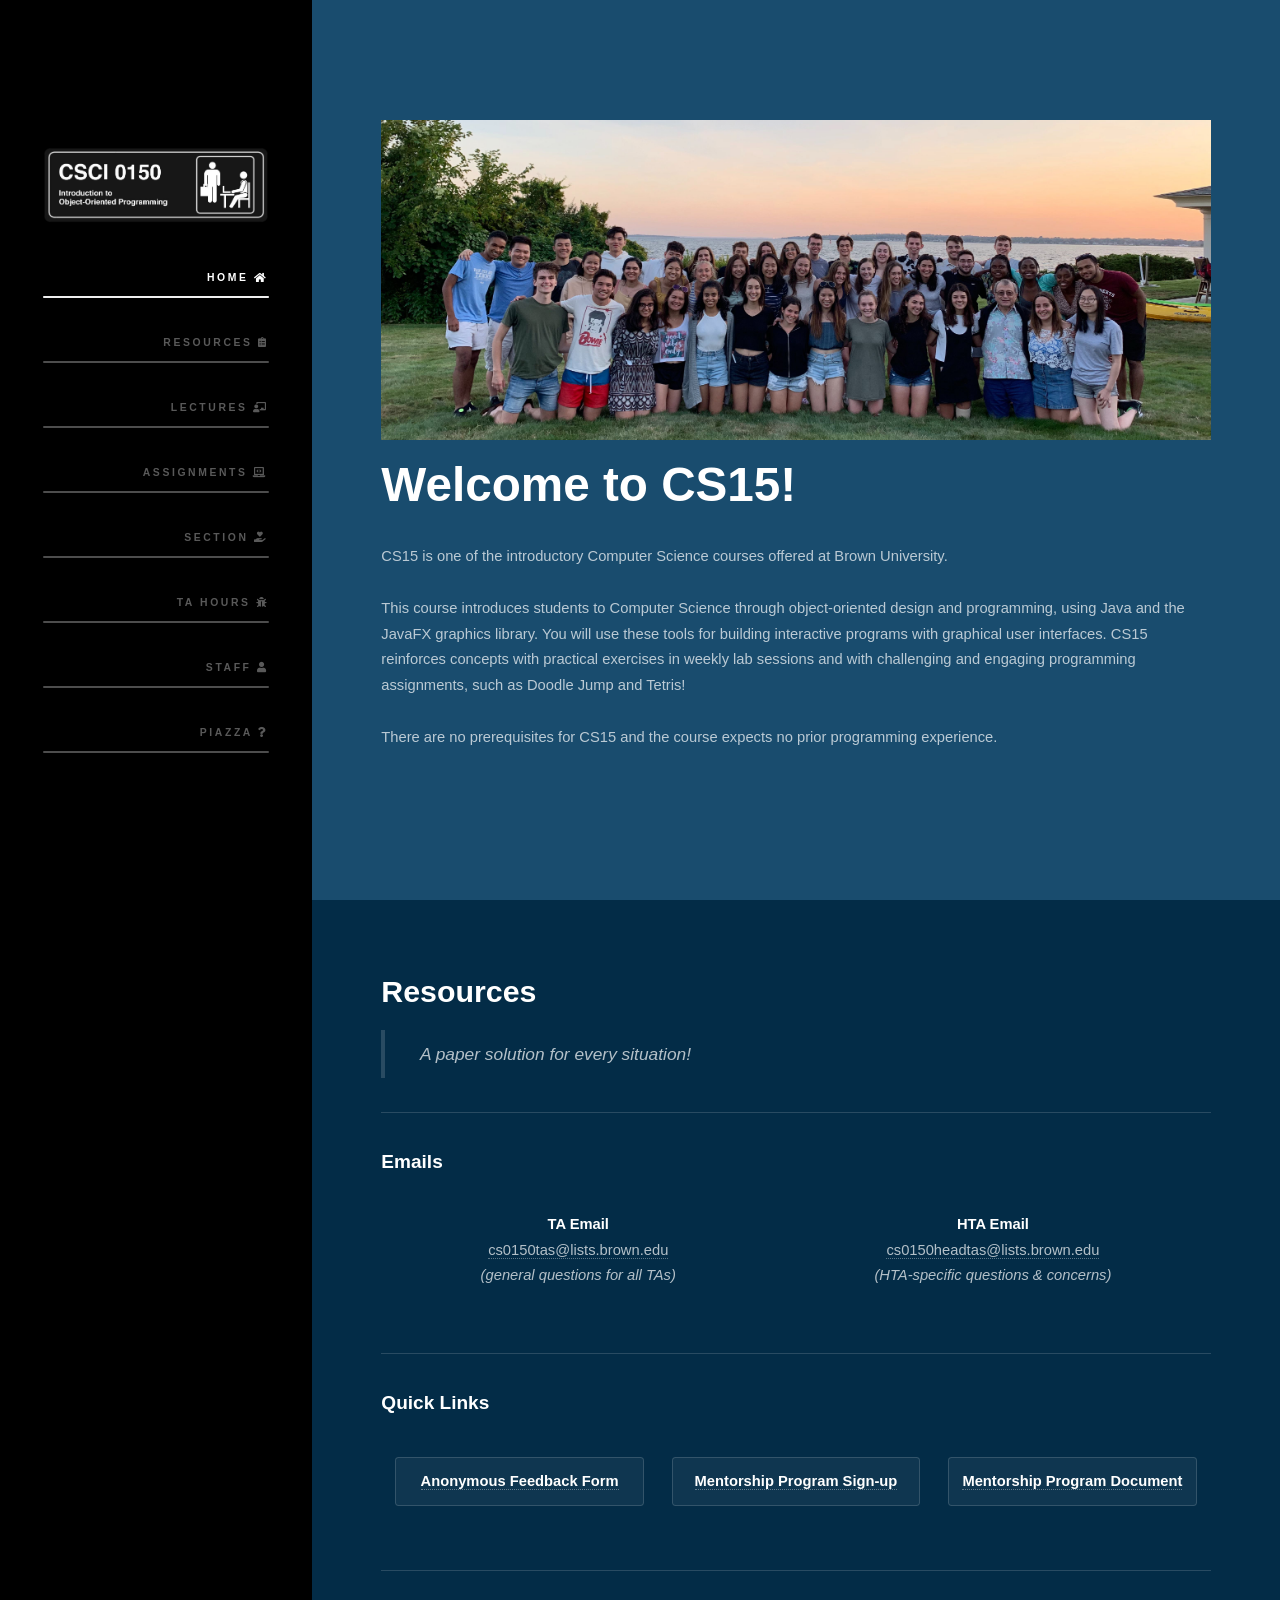
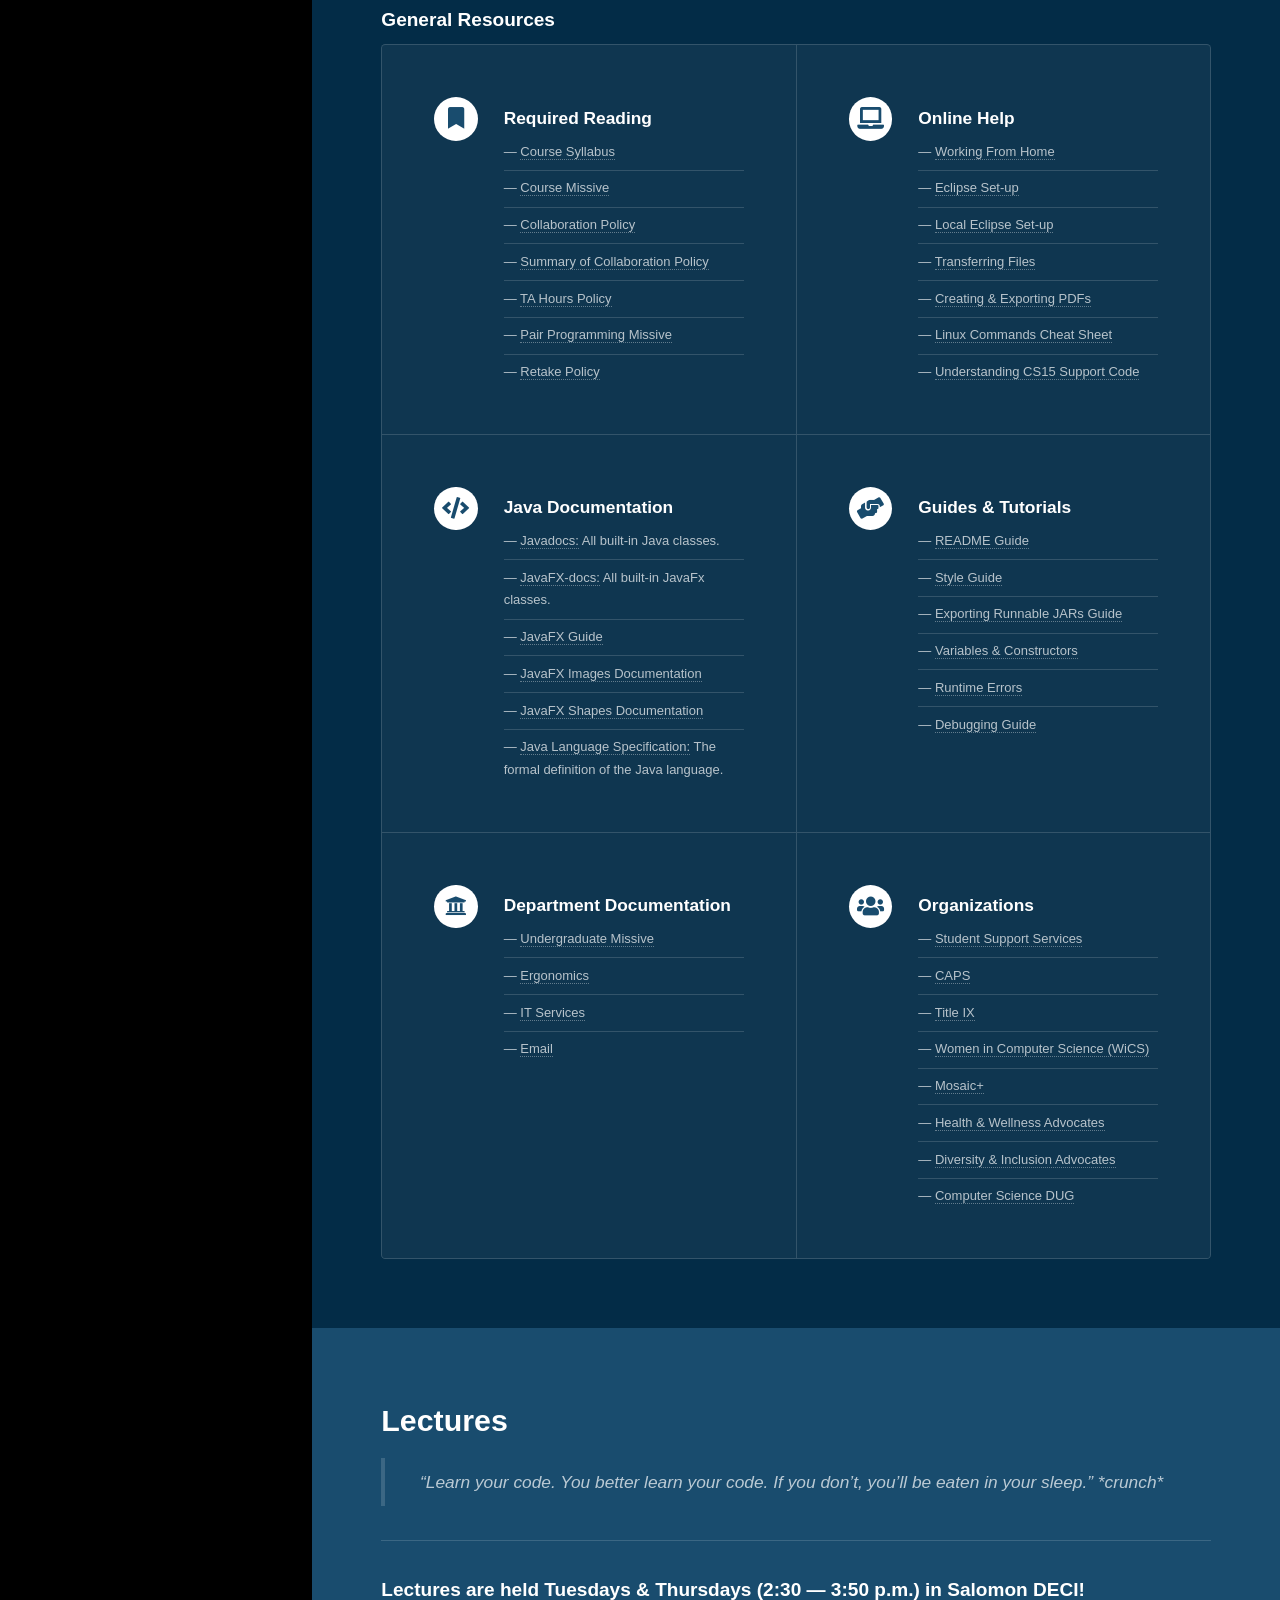
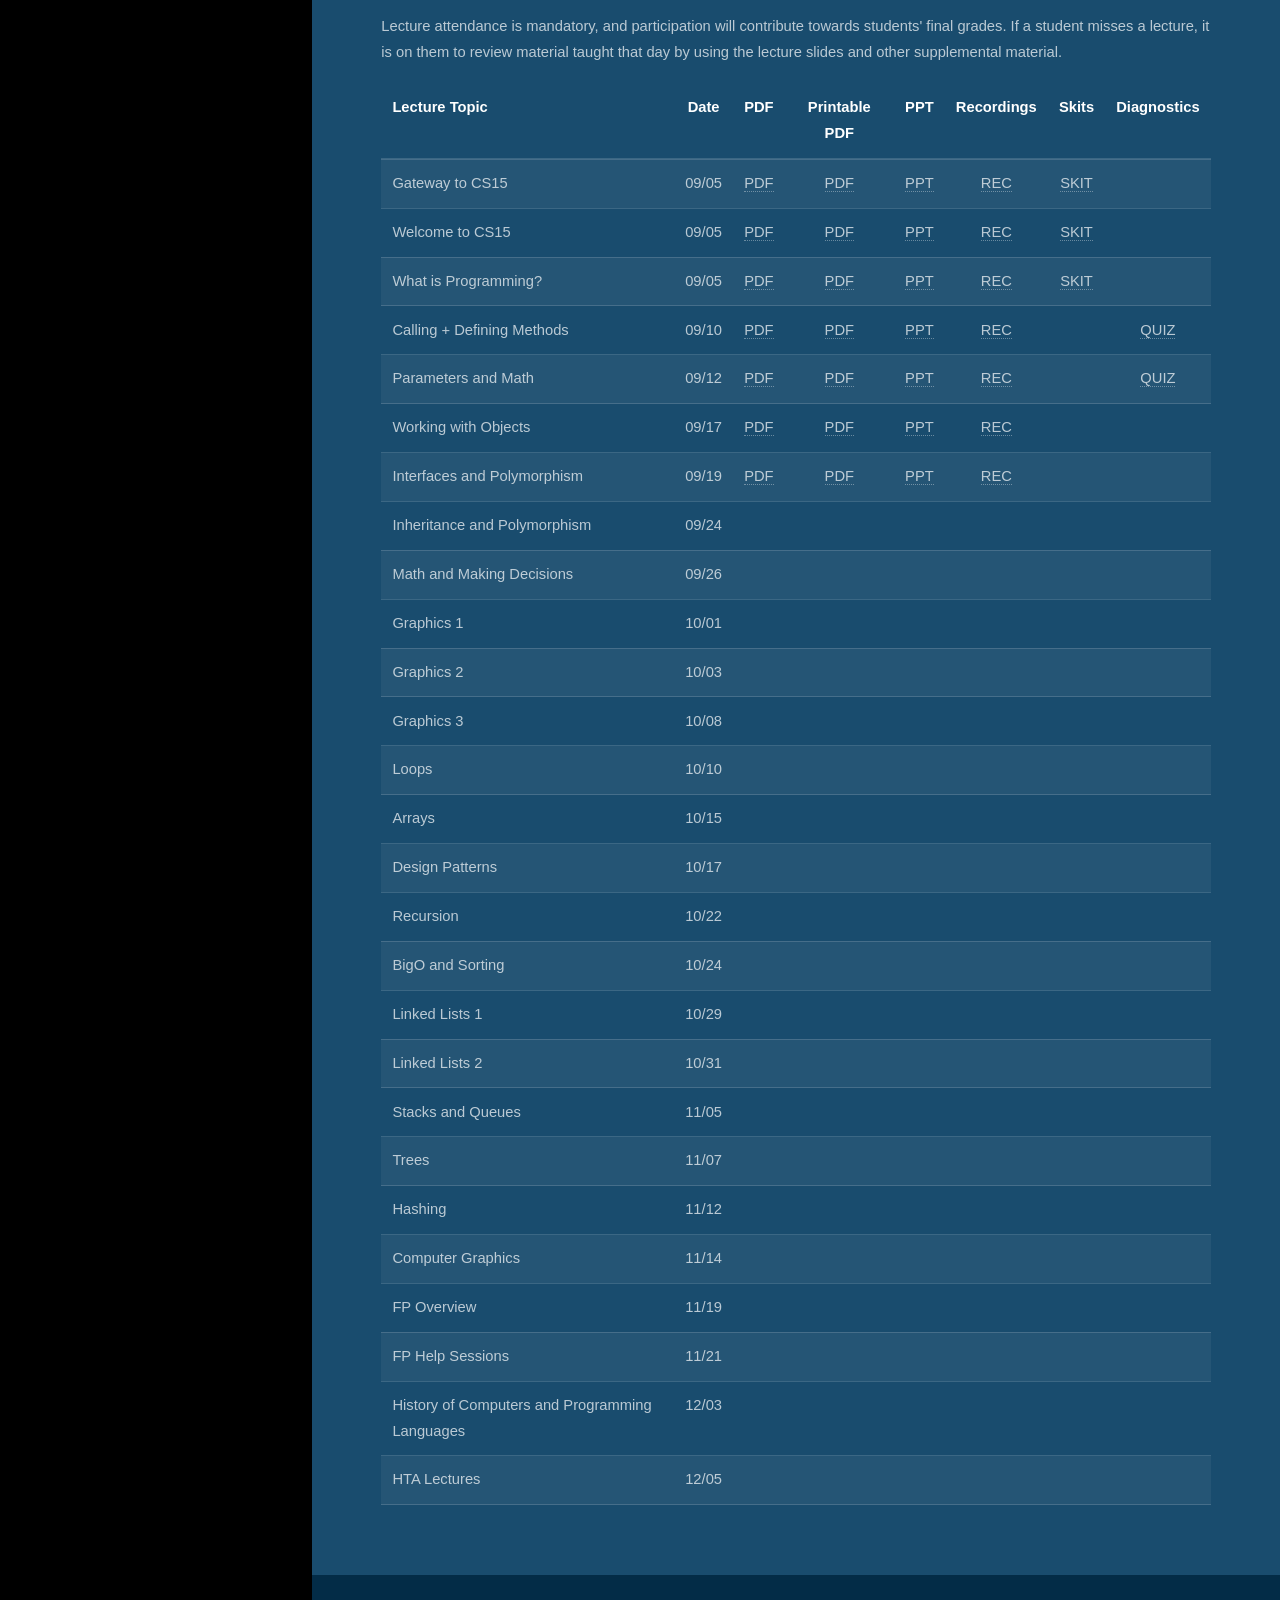
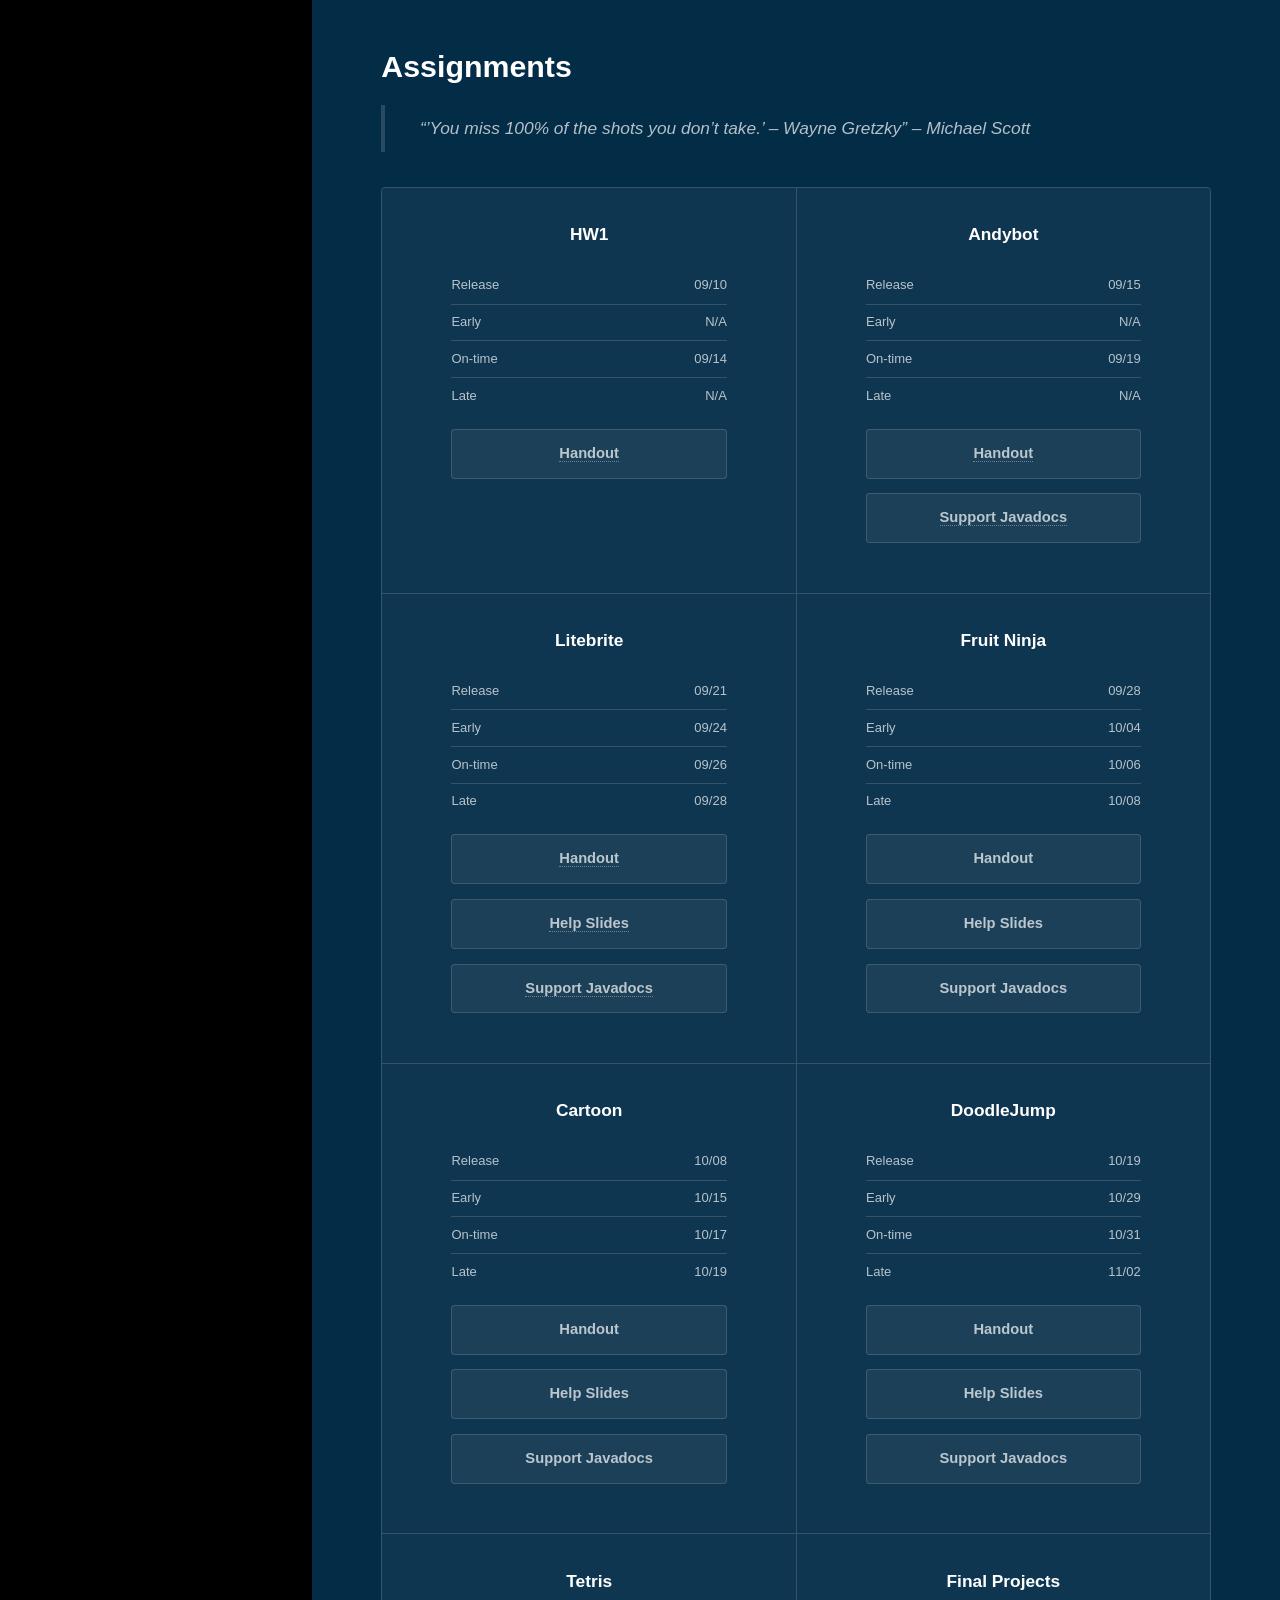
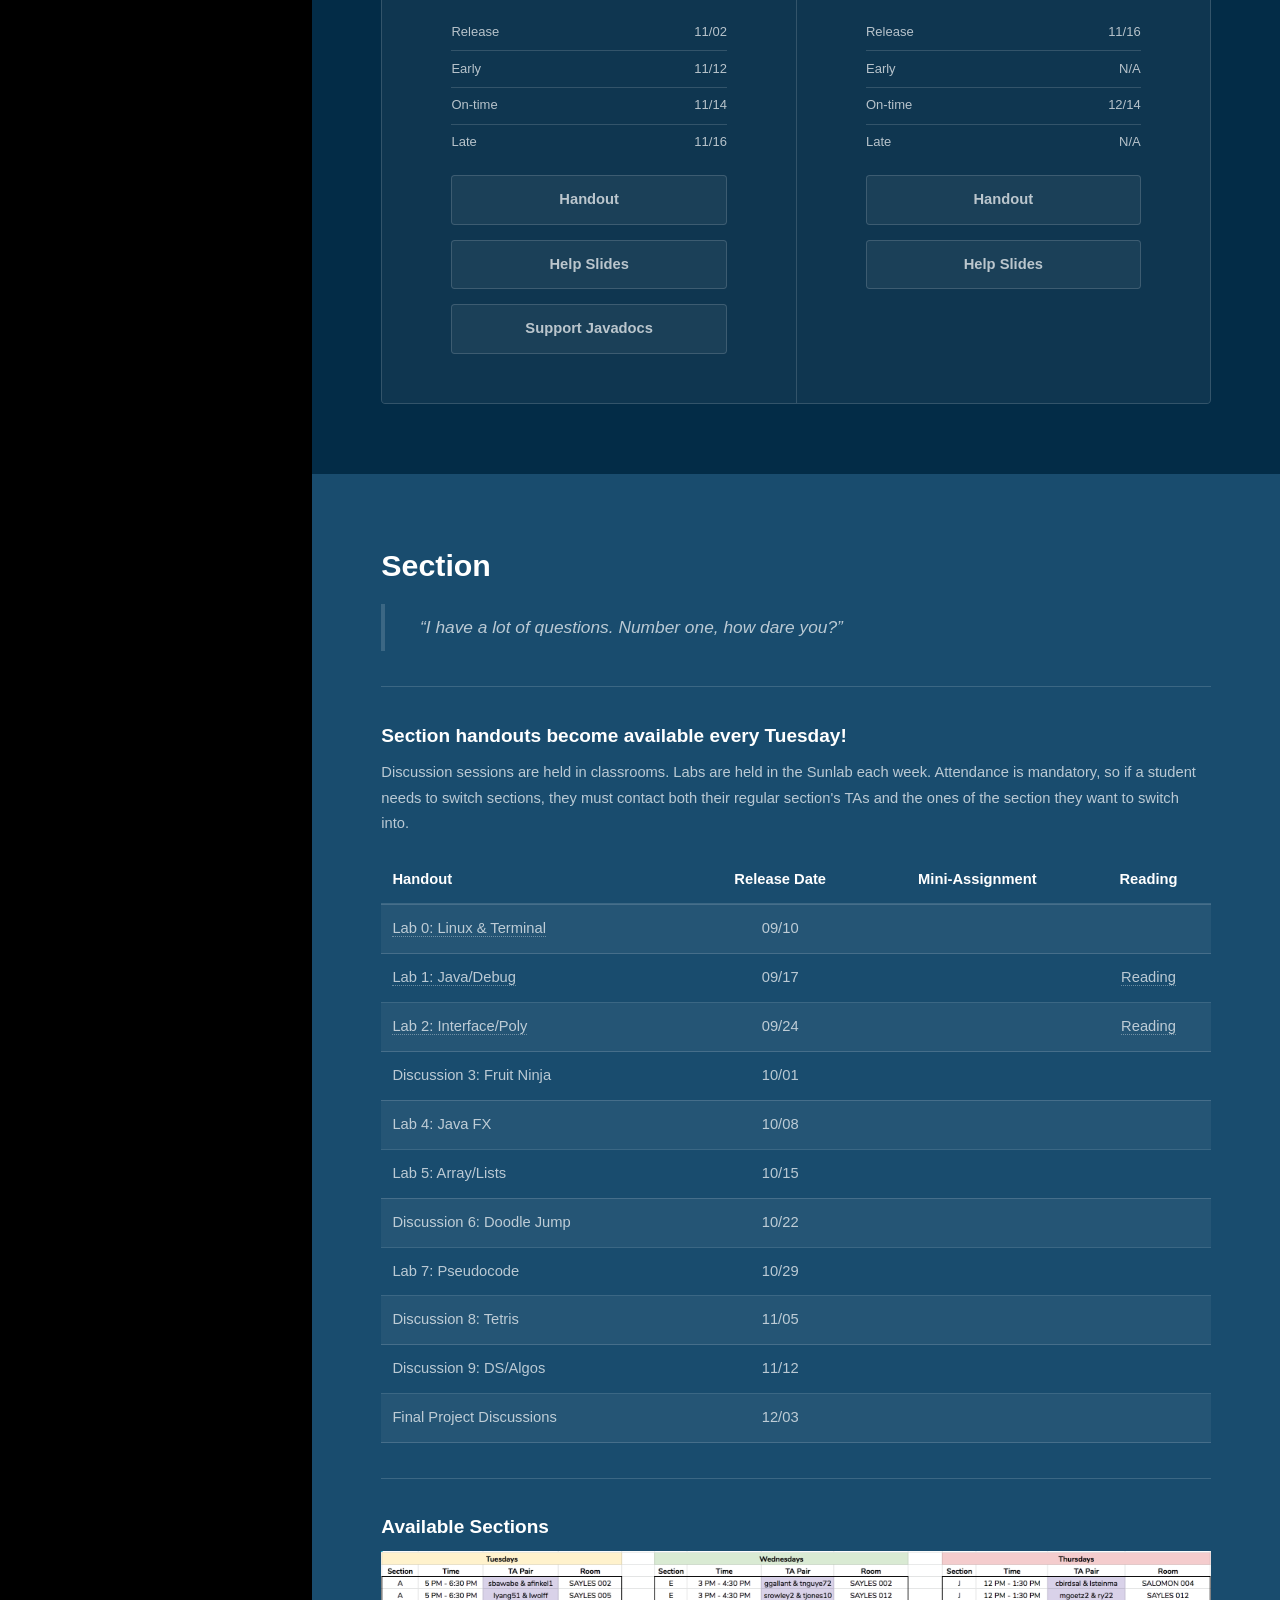
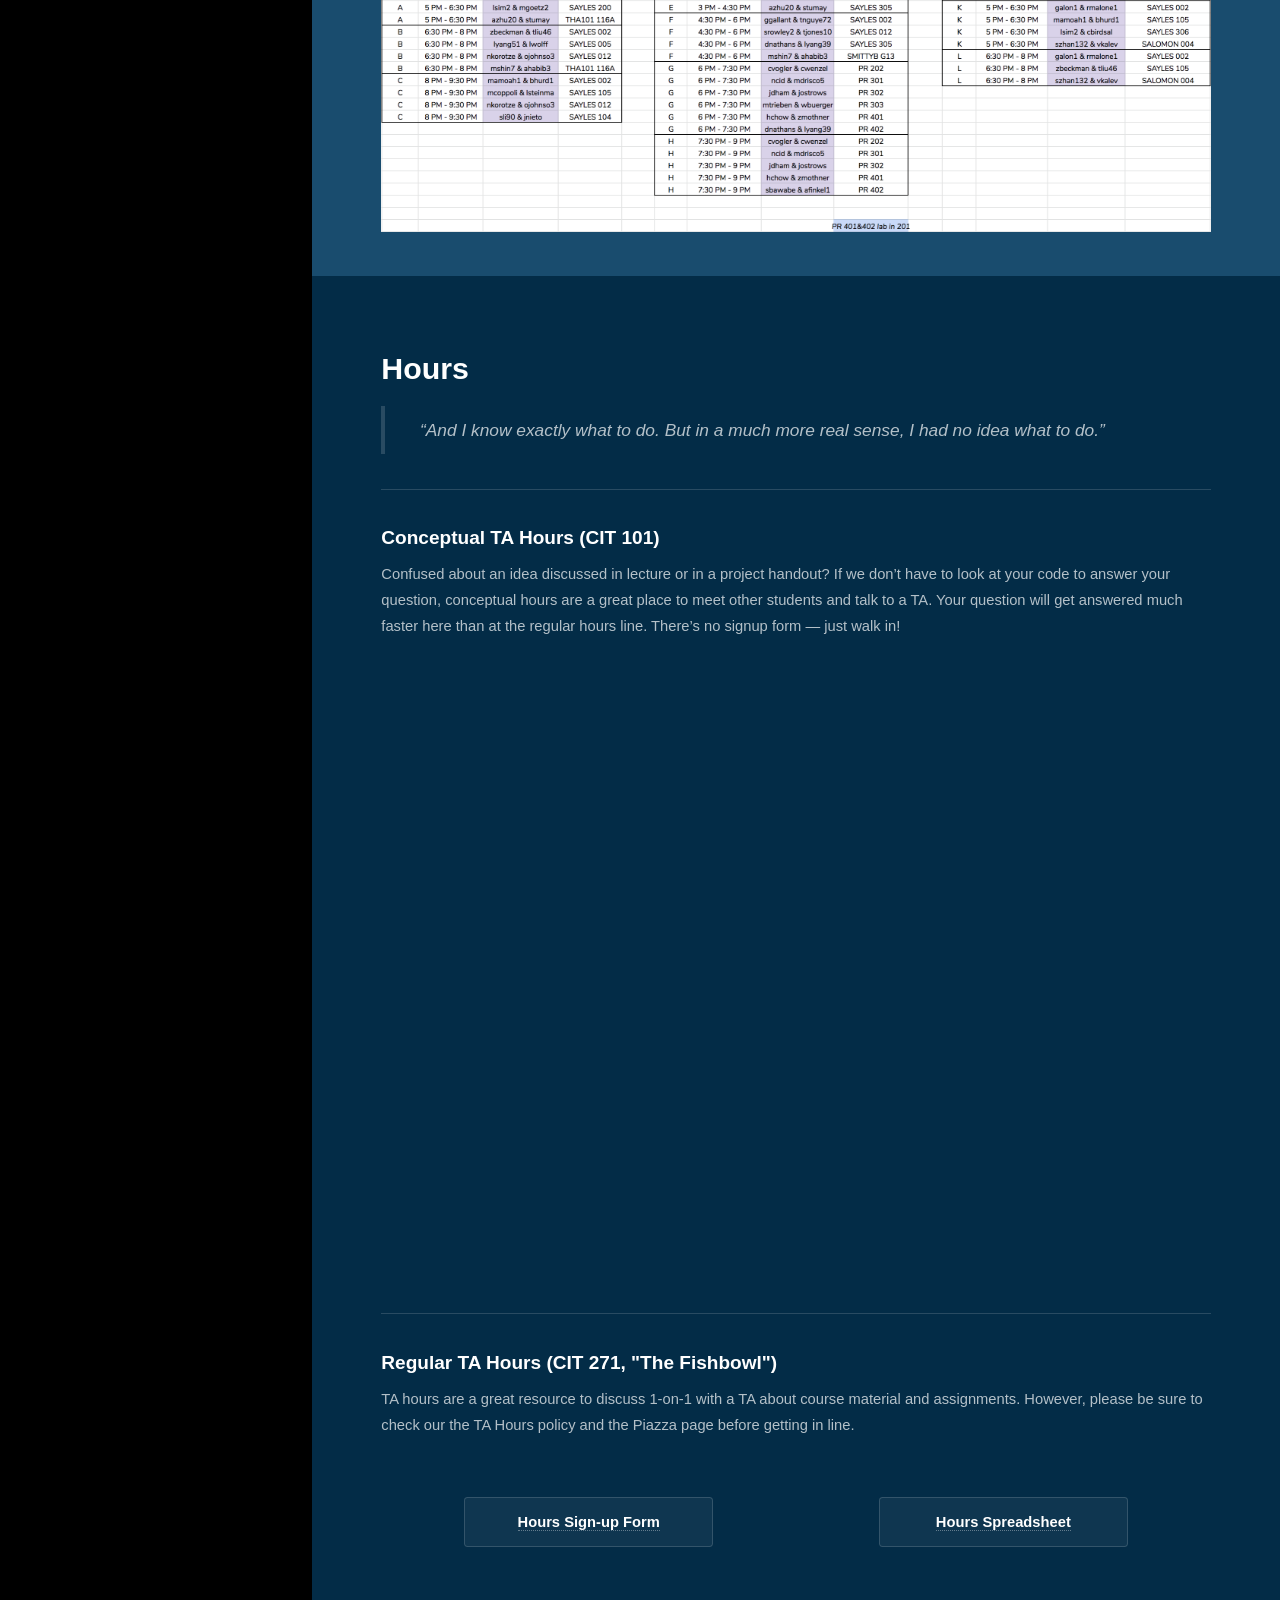
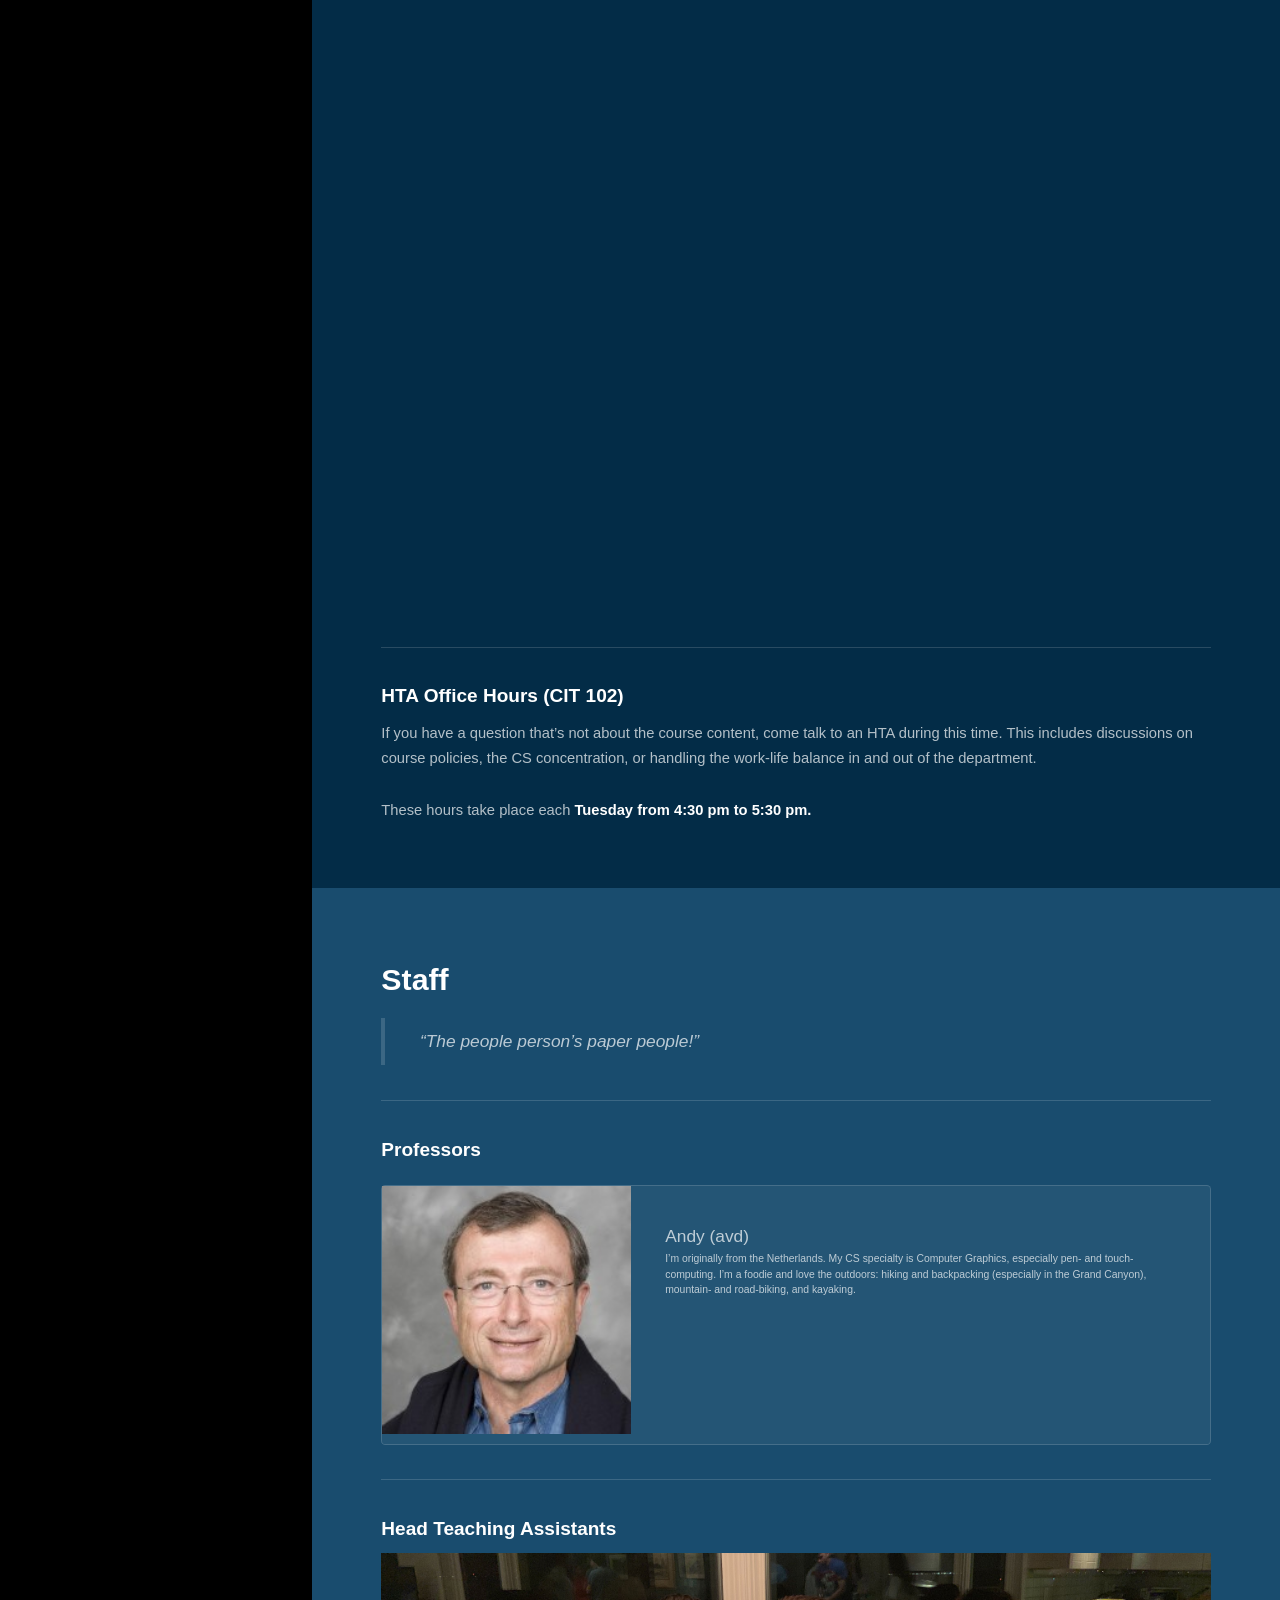
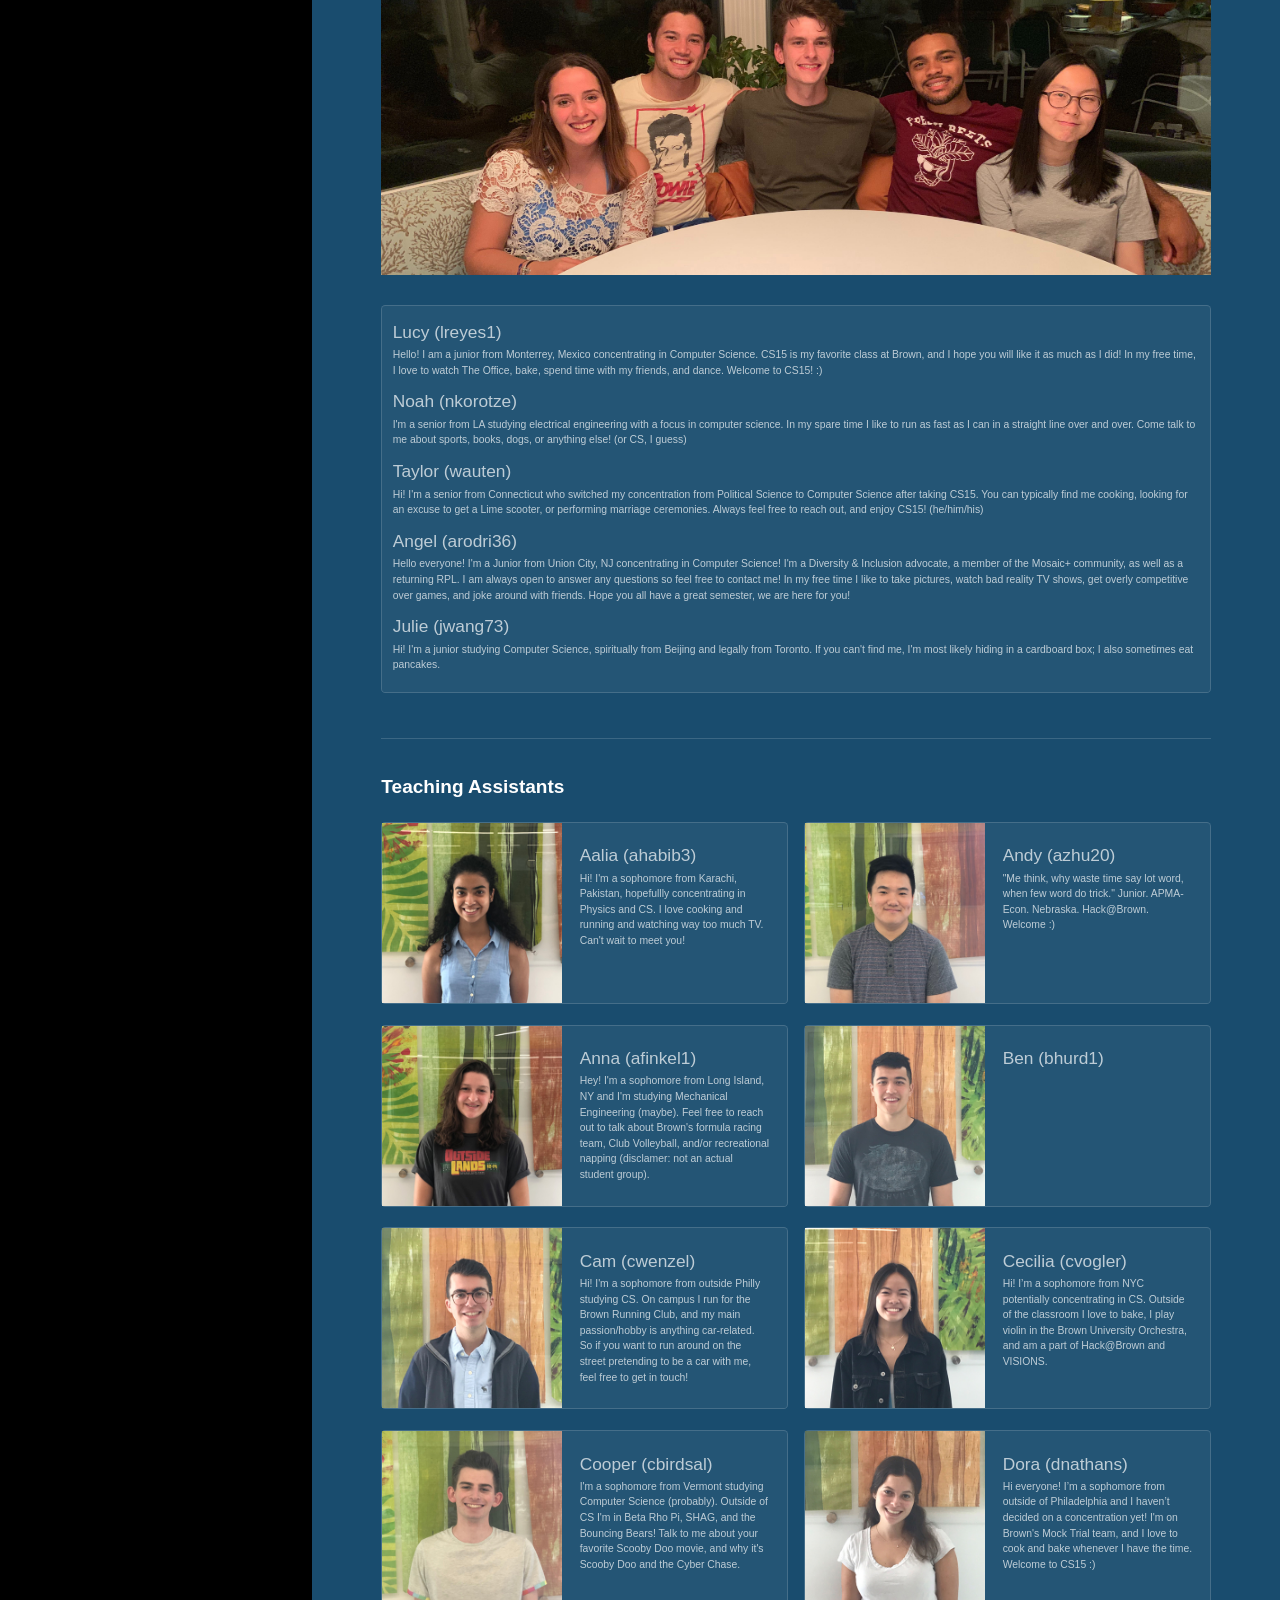
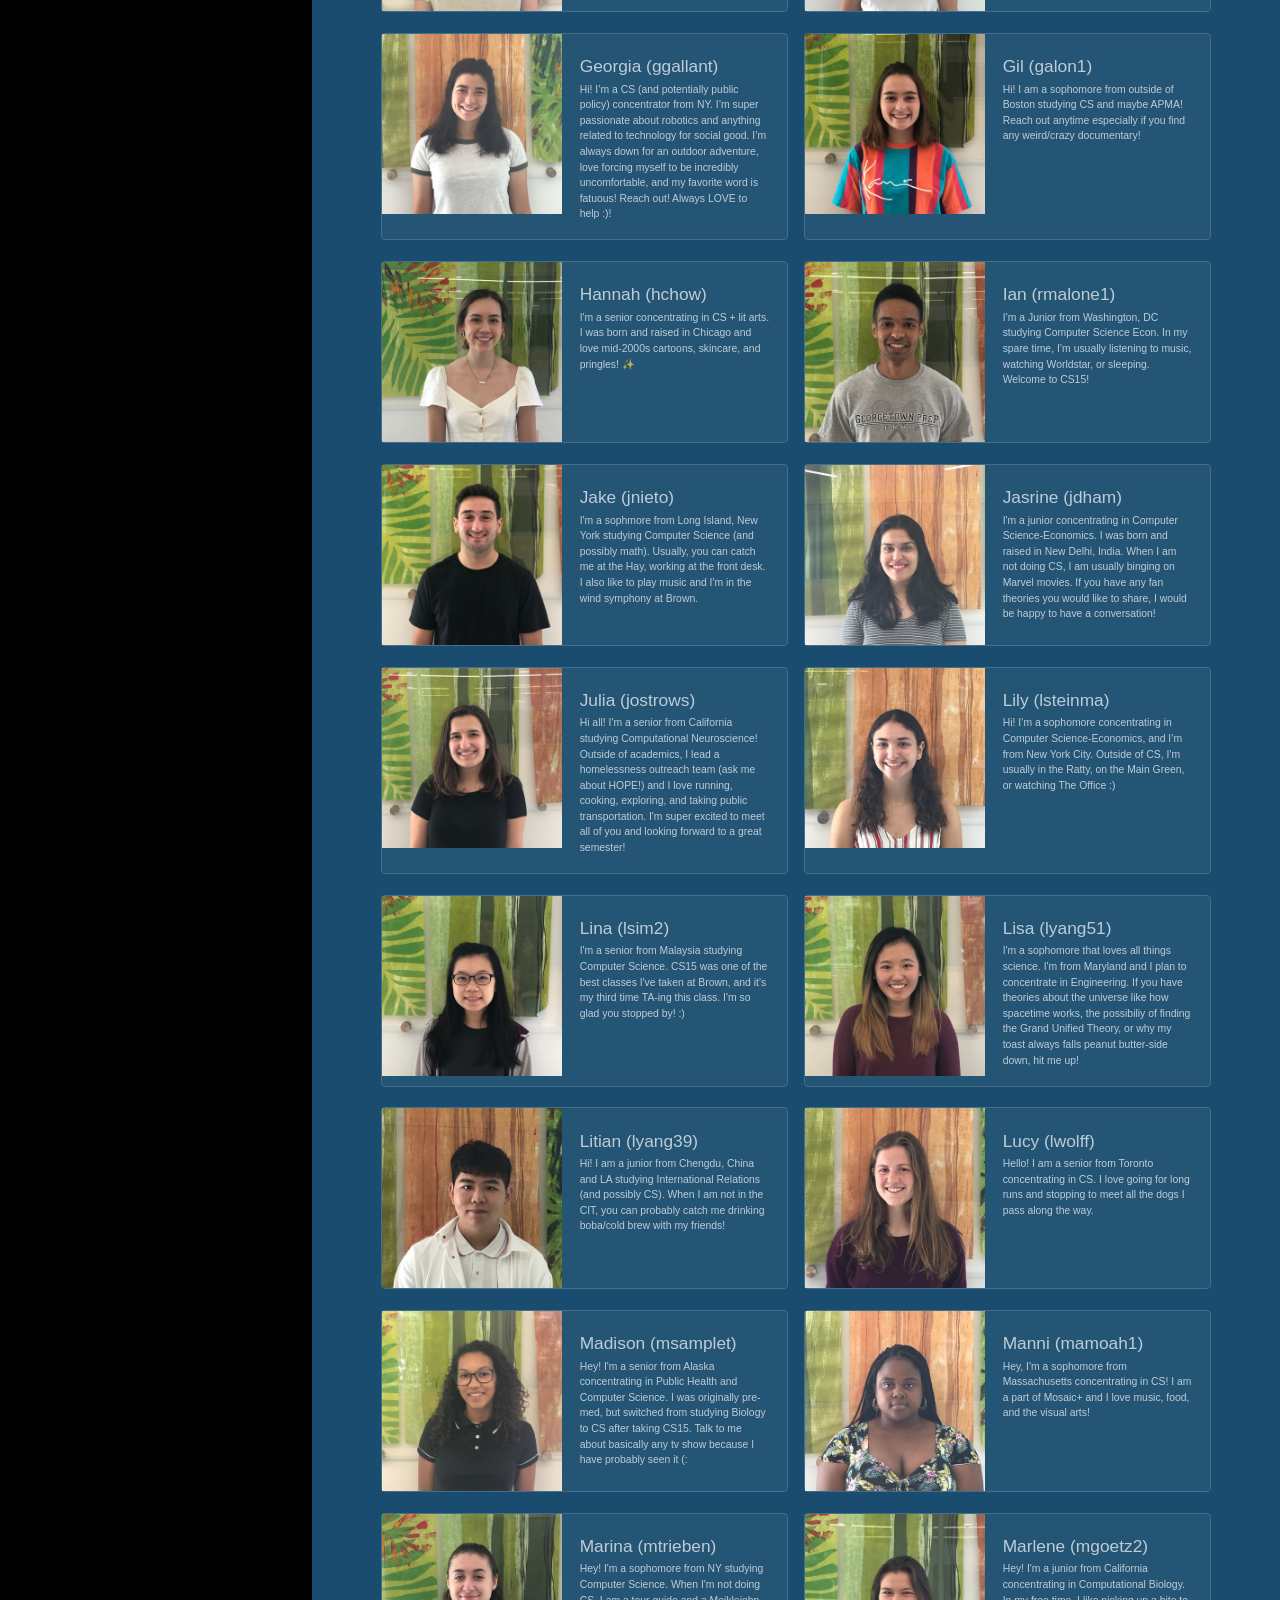
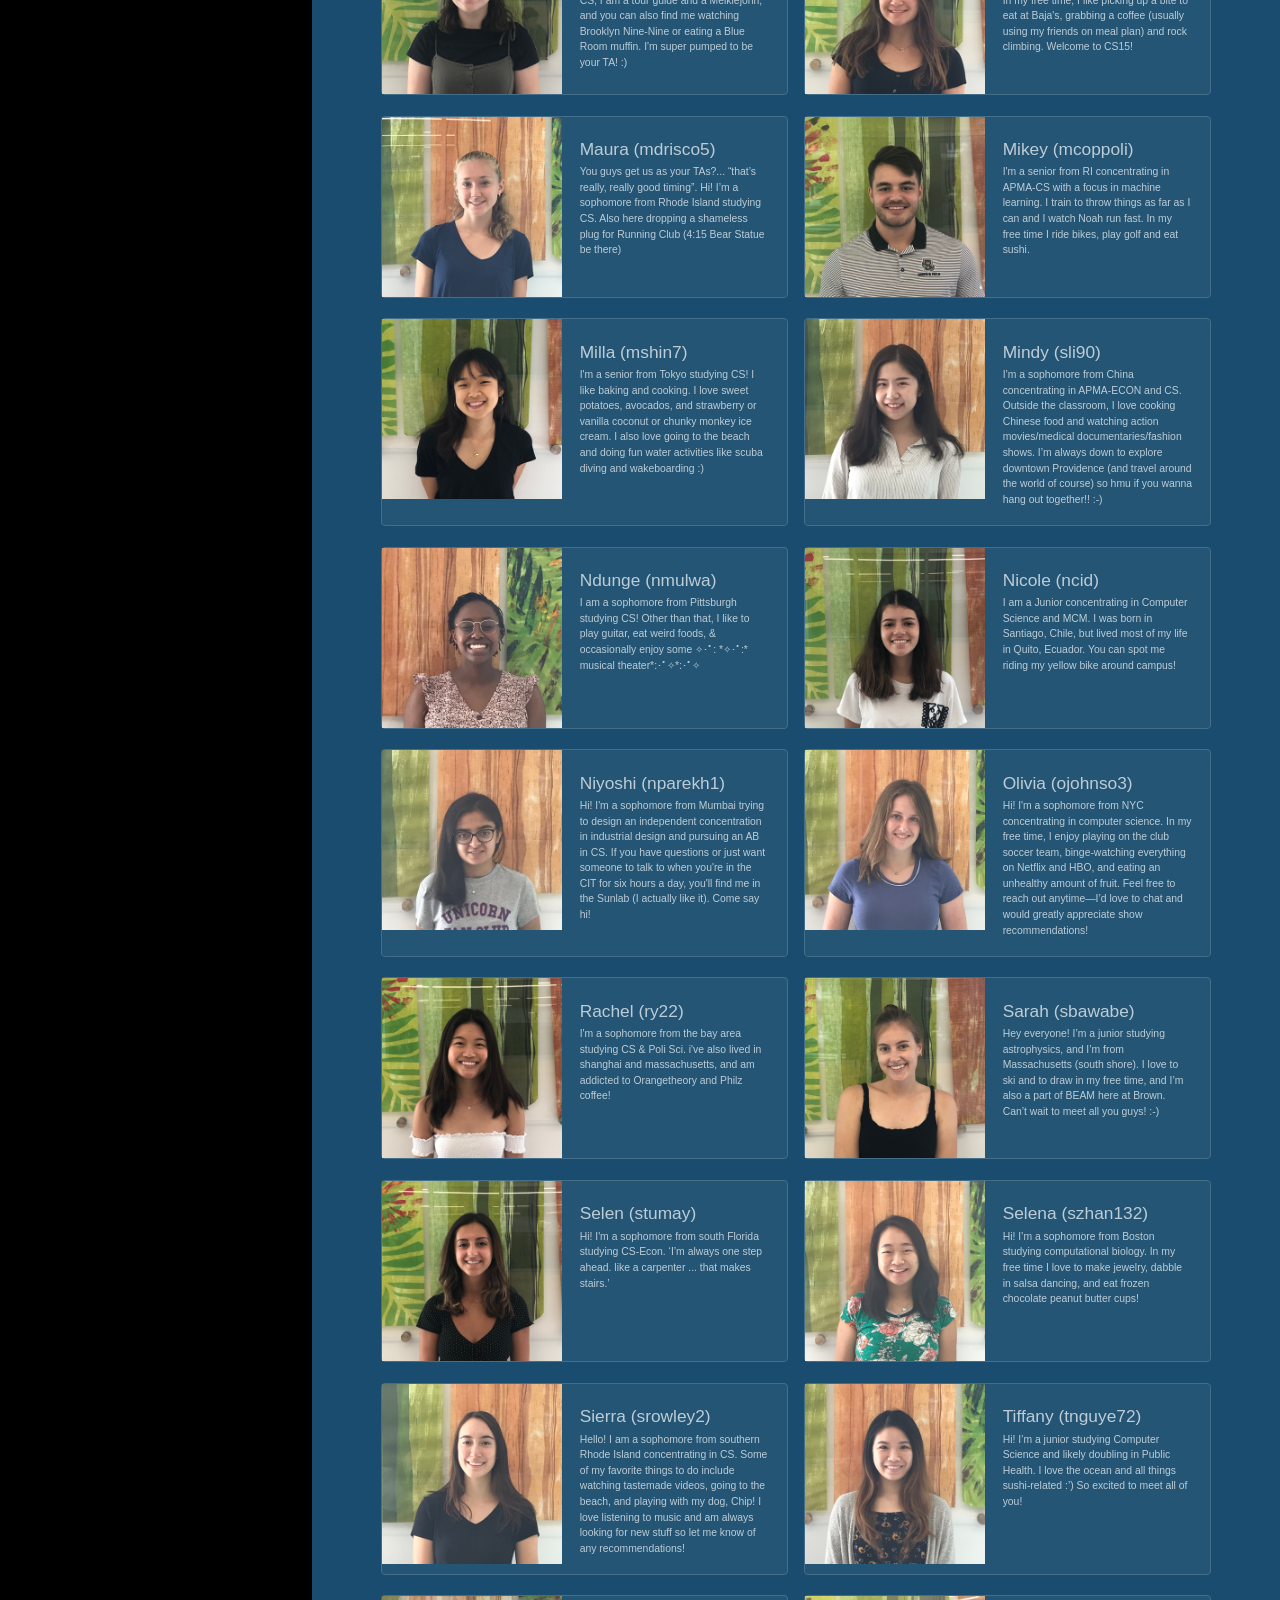
==== commit 53280ebc: "added lab and new section image" ====
--- a/index.html
+++ b/index.html
@@ -612,13 +612,13 @@
 							  			<td><a href="docs/labs/Lab1_Handout.pdf">Lab 1: Java/Debug</td>
 							  			<td>09/17</td>
 							  			<td></td>
-							  			<td><a href="docs/labs/Lab1_Reading.pdf">Reading</td>
+							  			<td><a href="docs/labs/Lab1_Reading.pdf">Reading</a></td>
 							  		</tr>
 							  		<tr>
-							  			<td>Lab 2: Interface/ Poly</td>
+							  			<td><a href="docs/labs/Lab2_Handout.pdf">Lab 2: Interface/Poly</a></td>
 							  			<td>09/24</td>
 							  			<td></td>
-							  			<td></td>
+							  			<td><a href="docs/labs/Lab2_Reading.pdf">Reading</a></td>
 							  		</tr>
 							  		<tr>
 							  			<td>Discussion 3: Fruit Ninja</td>
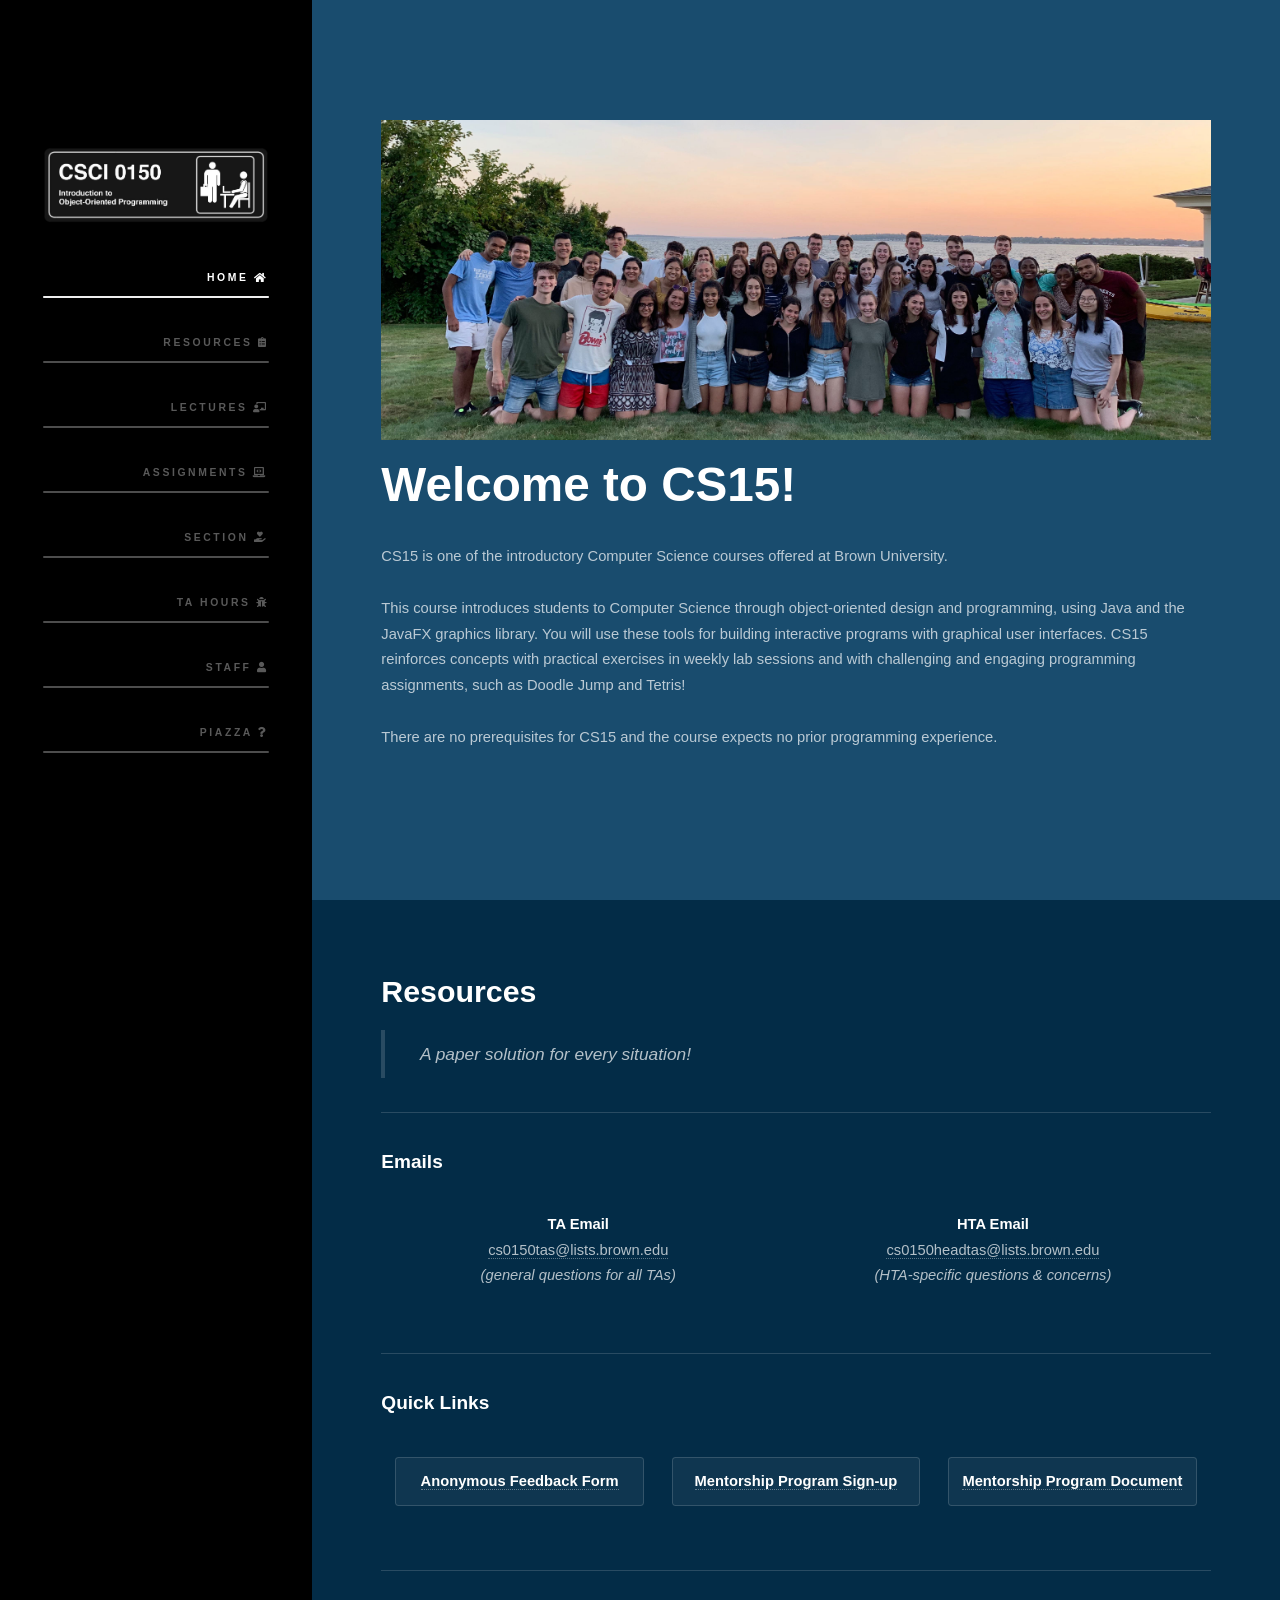
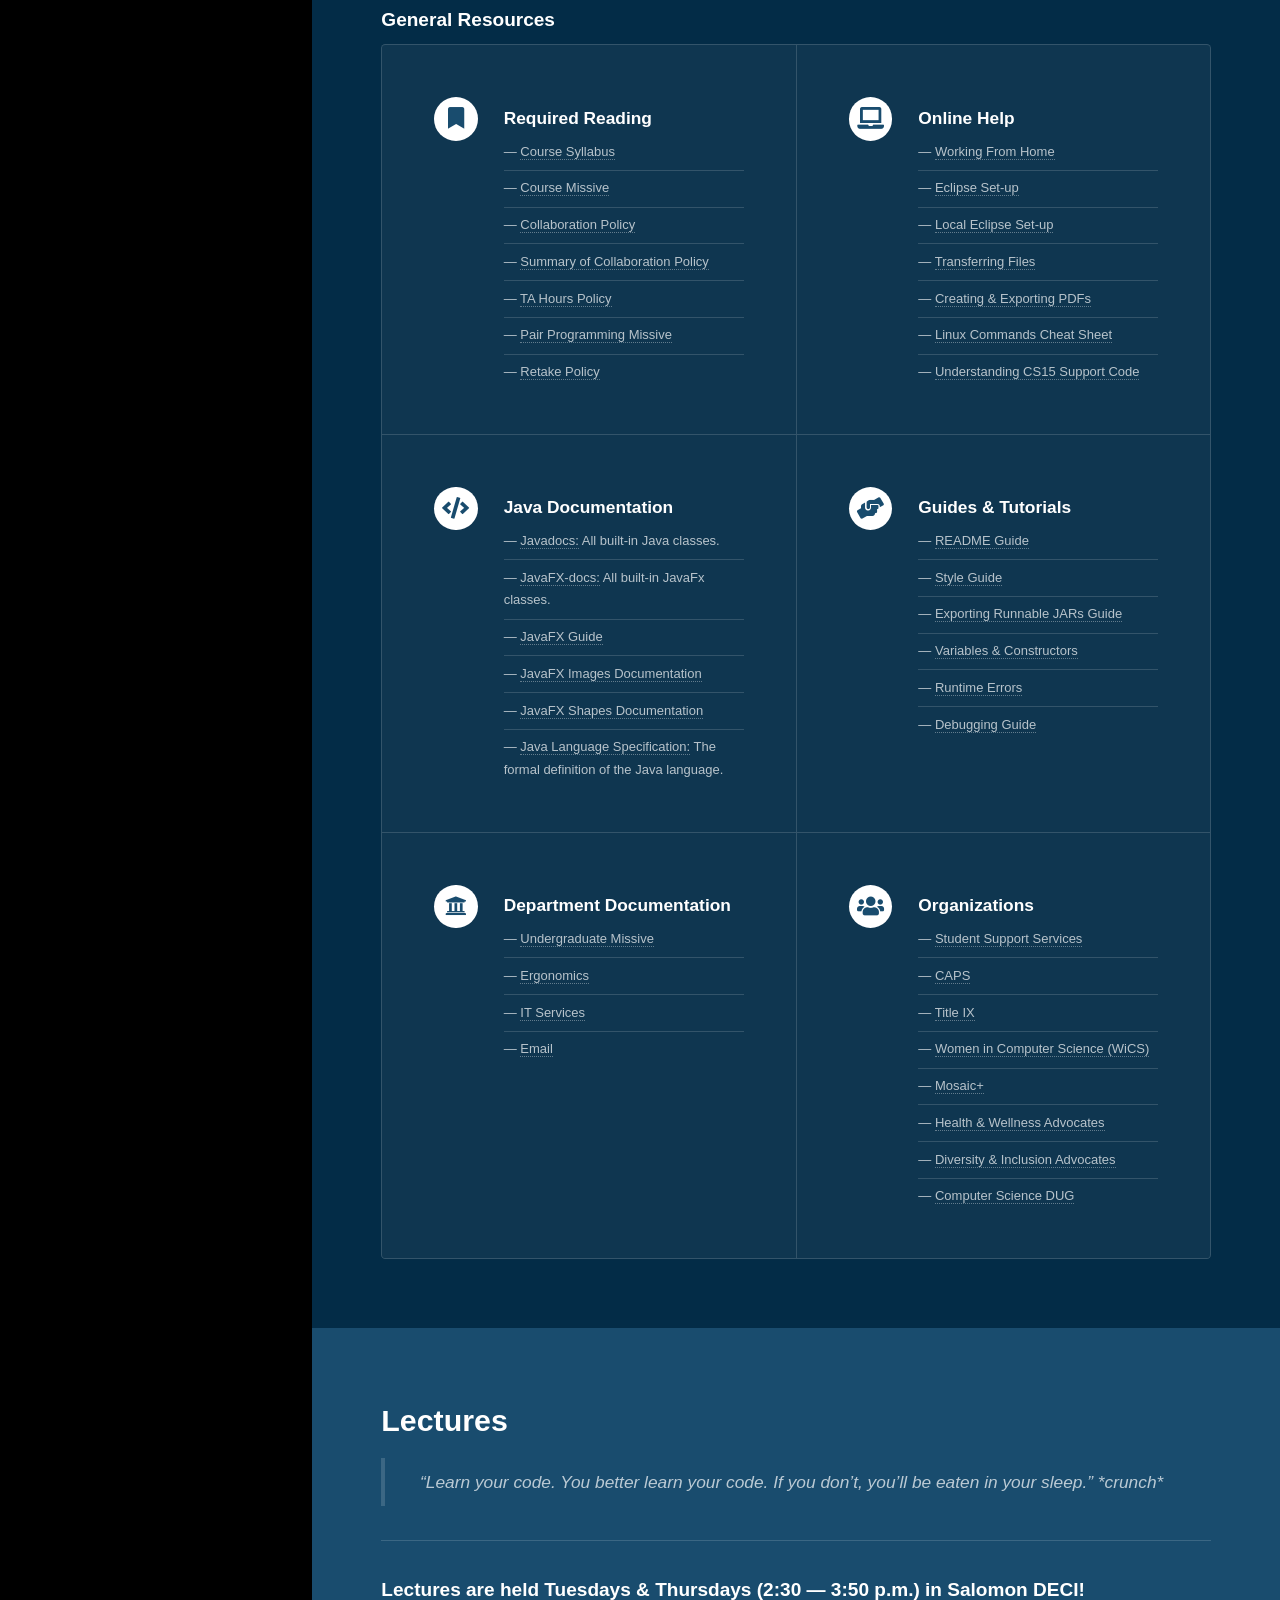
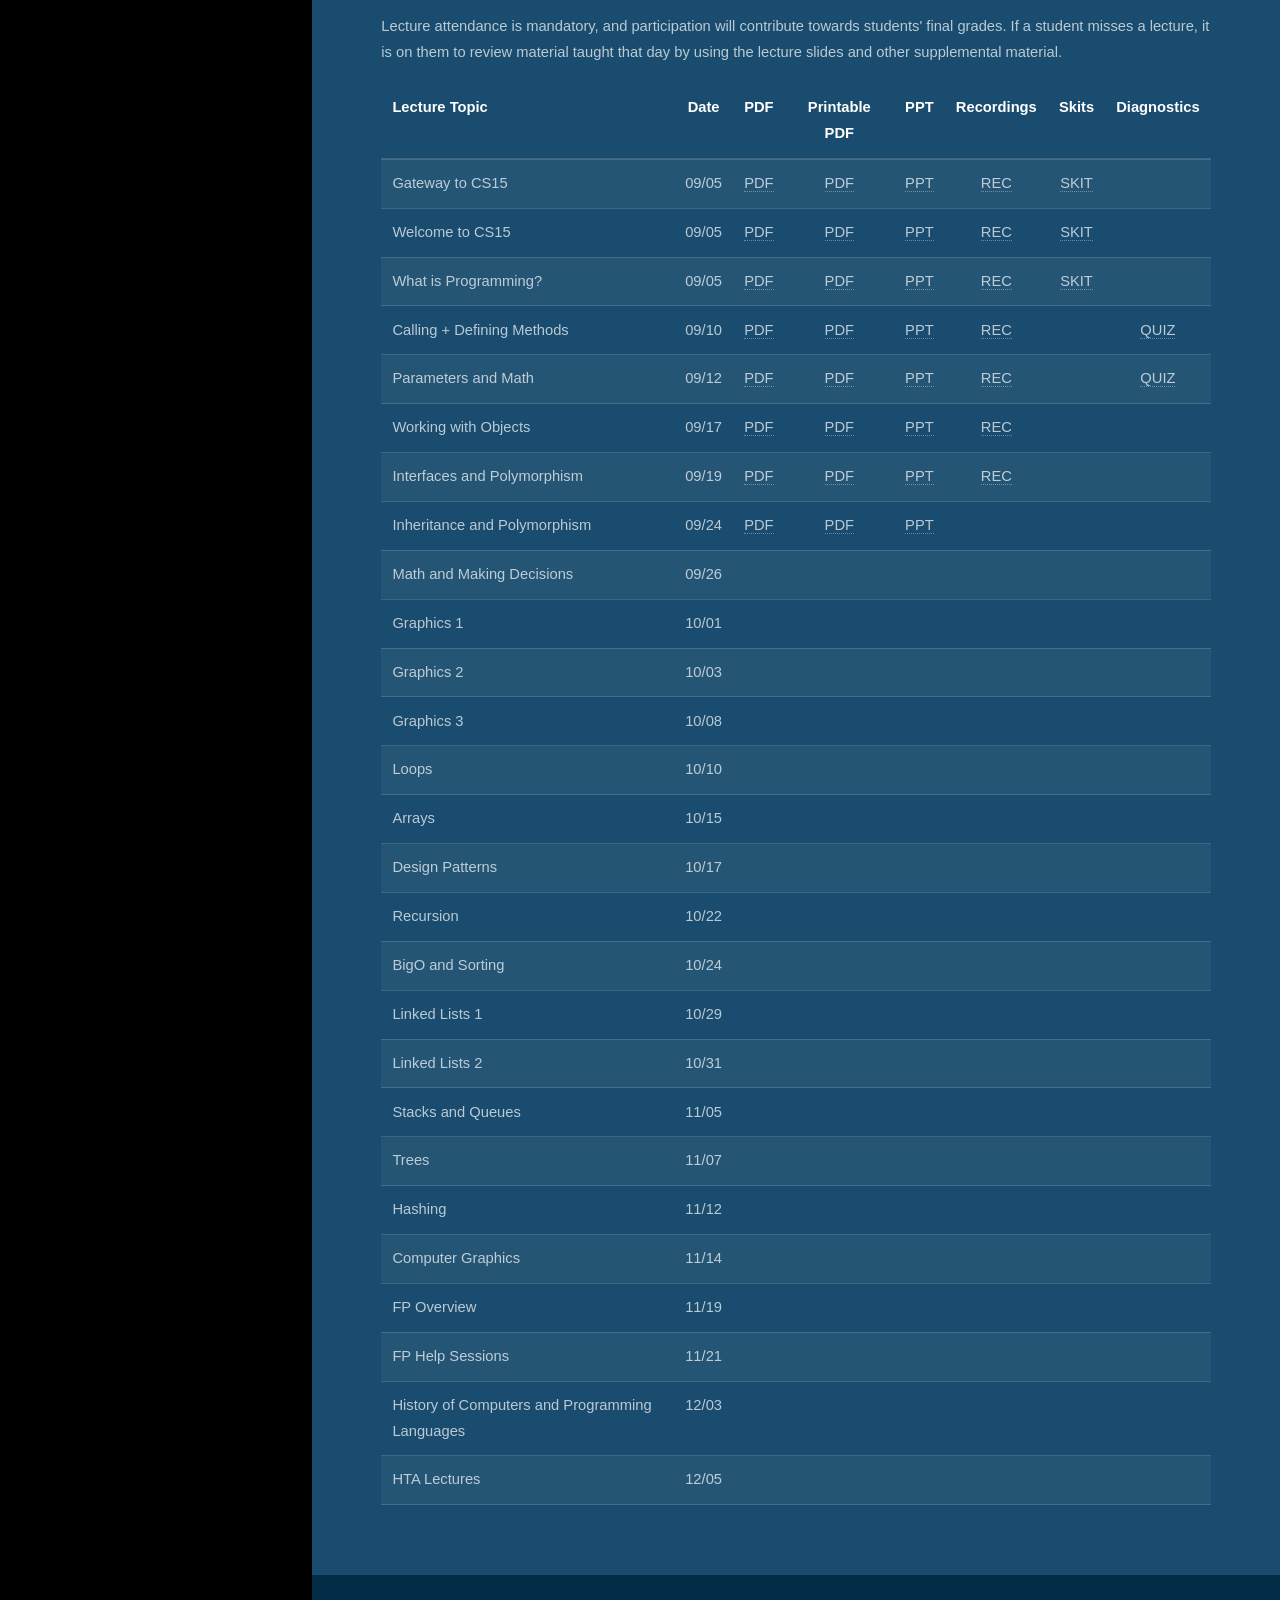
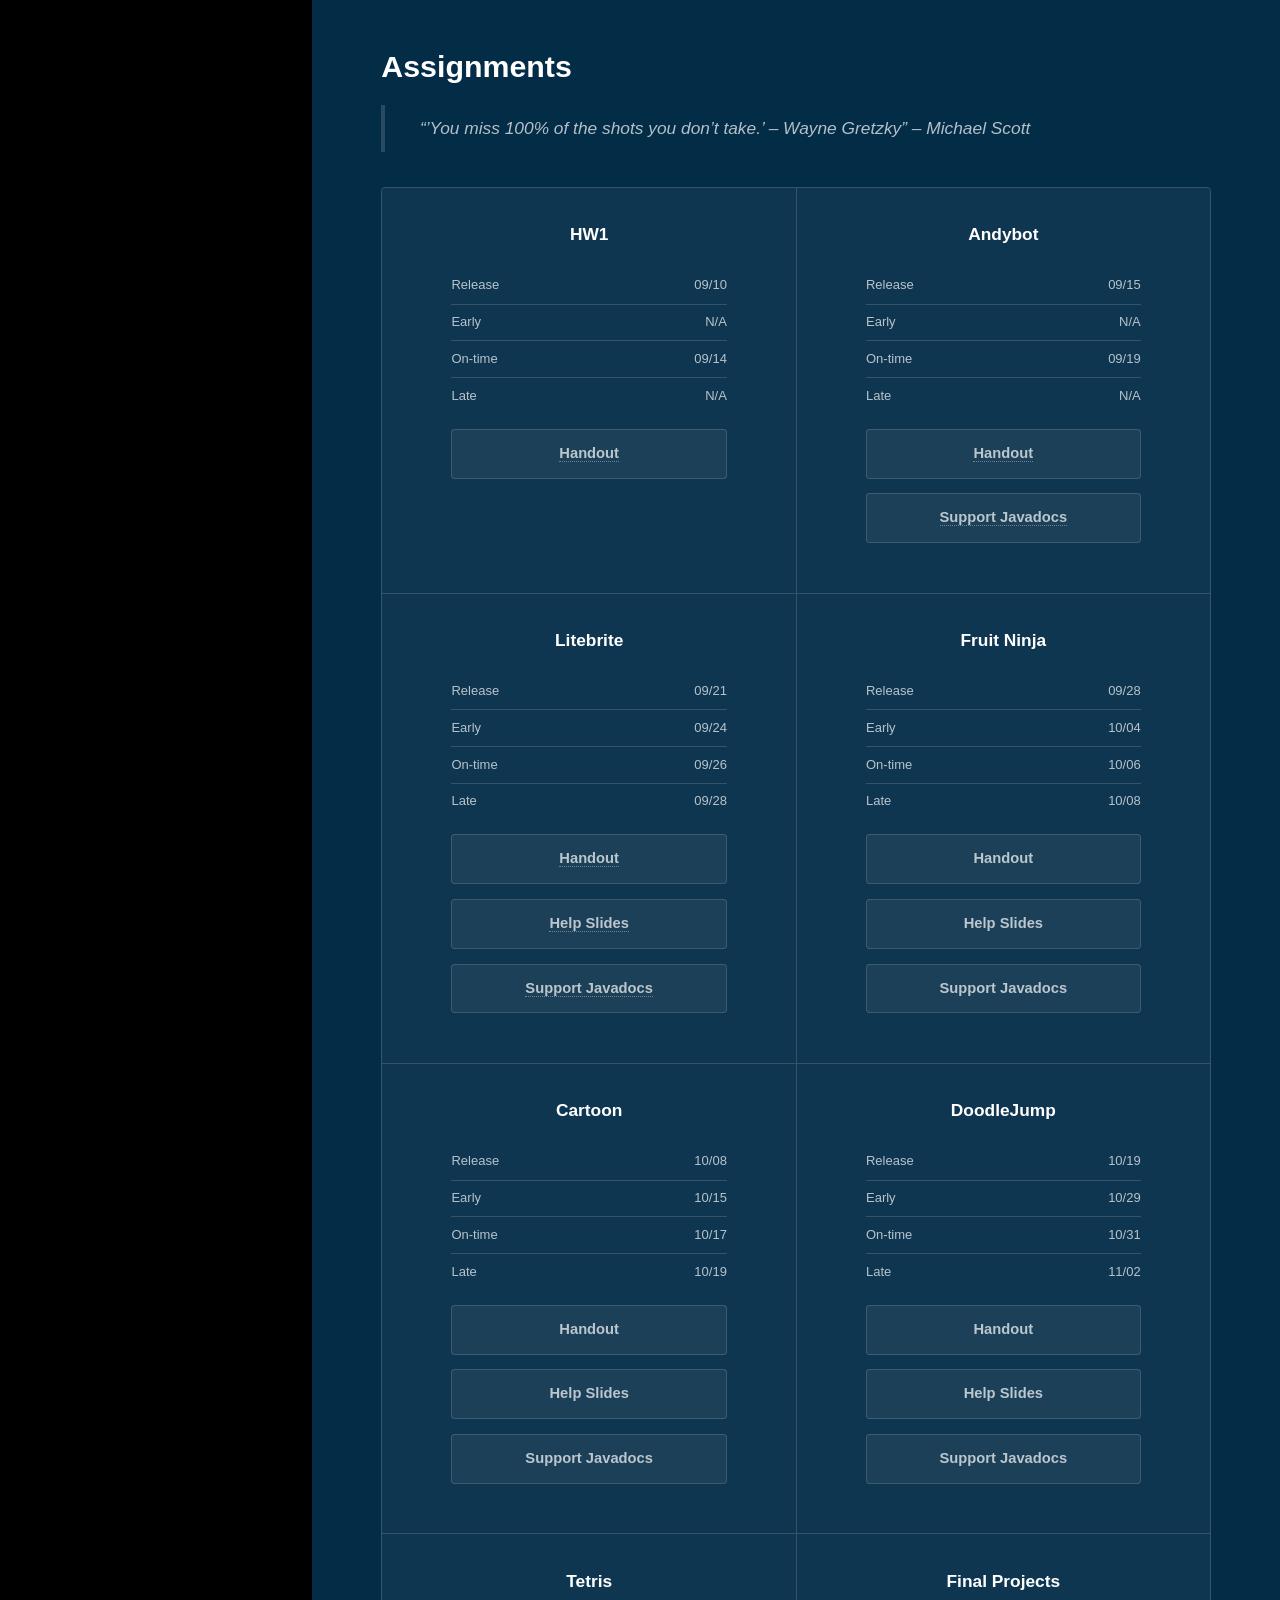
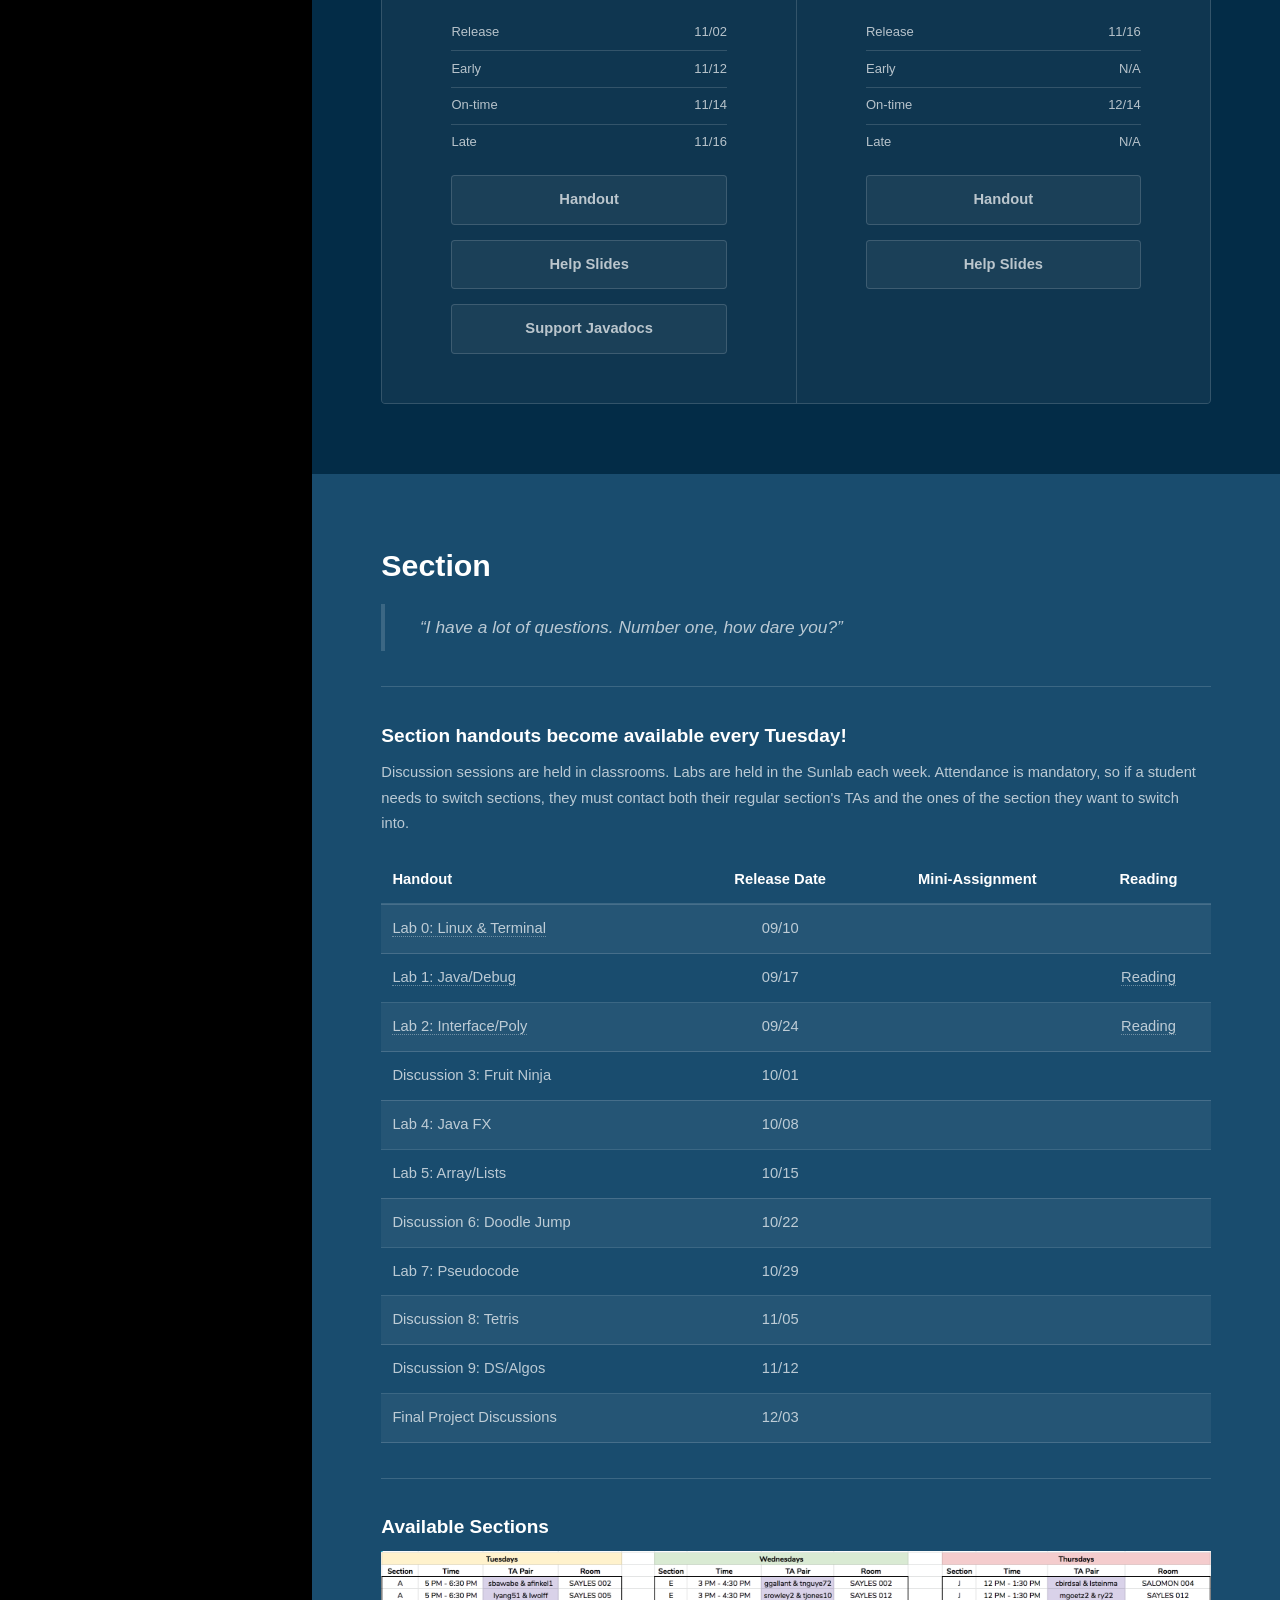
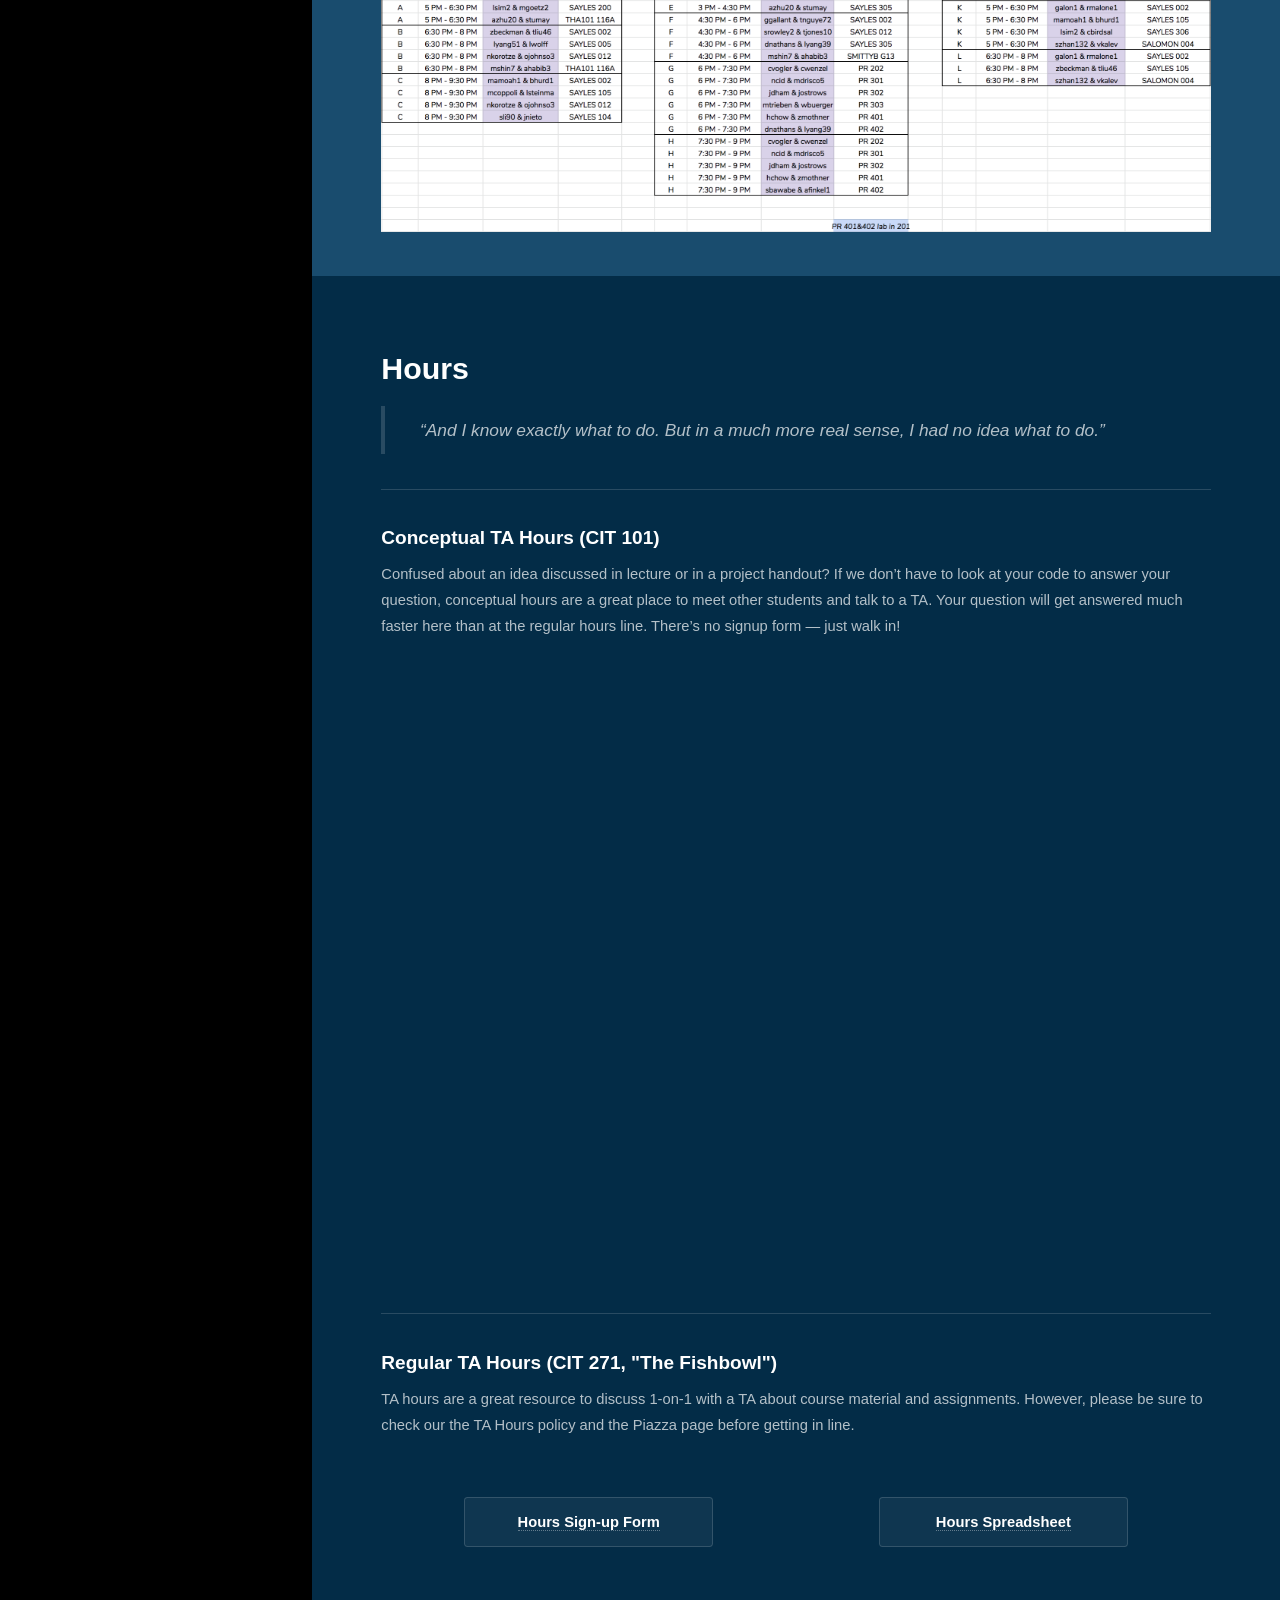
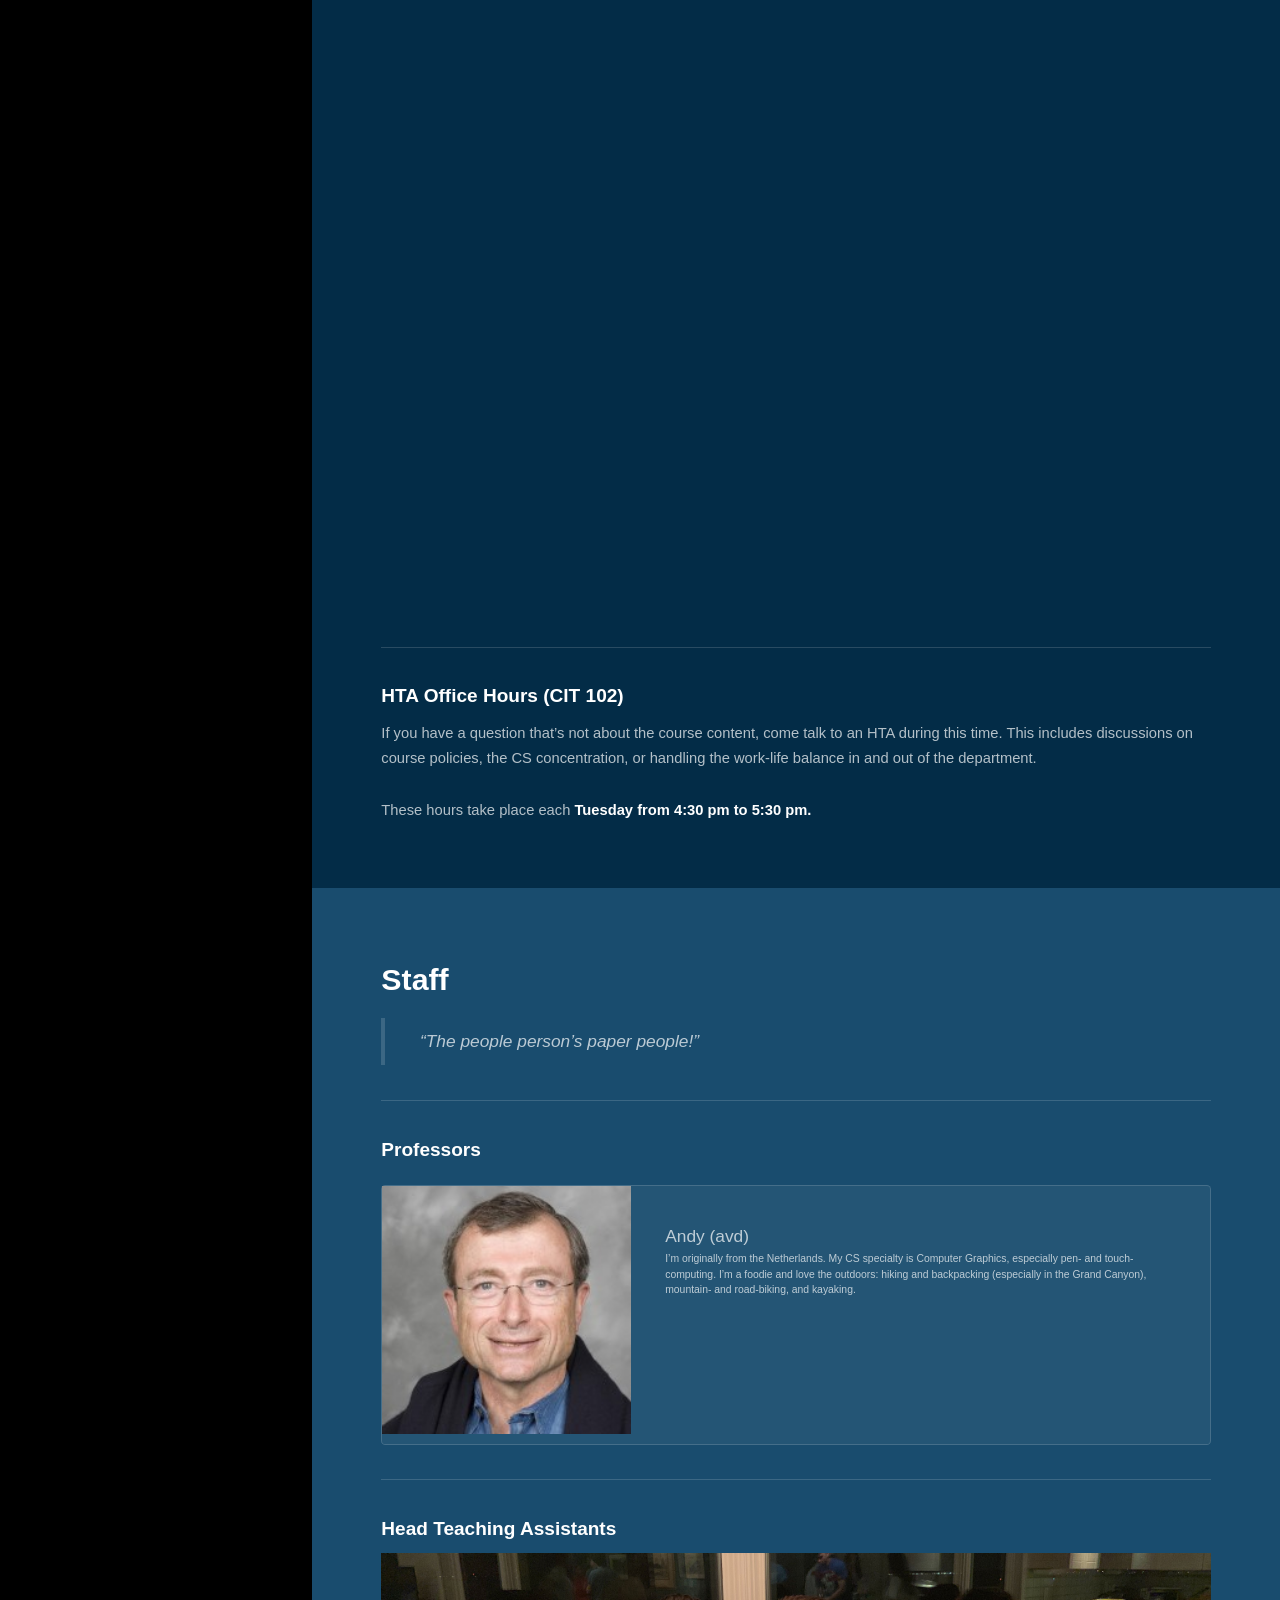
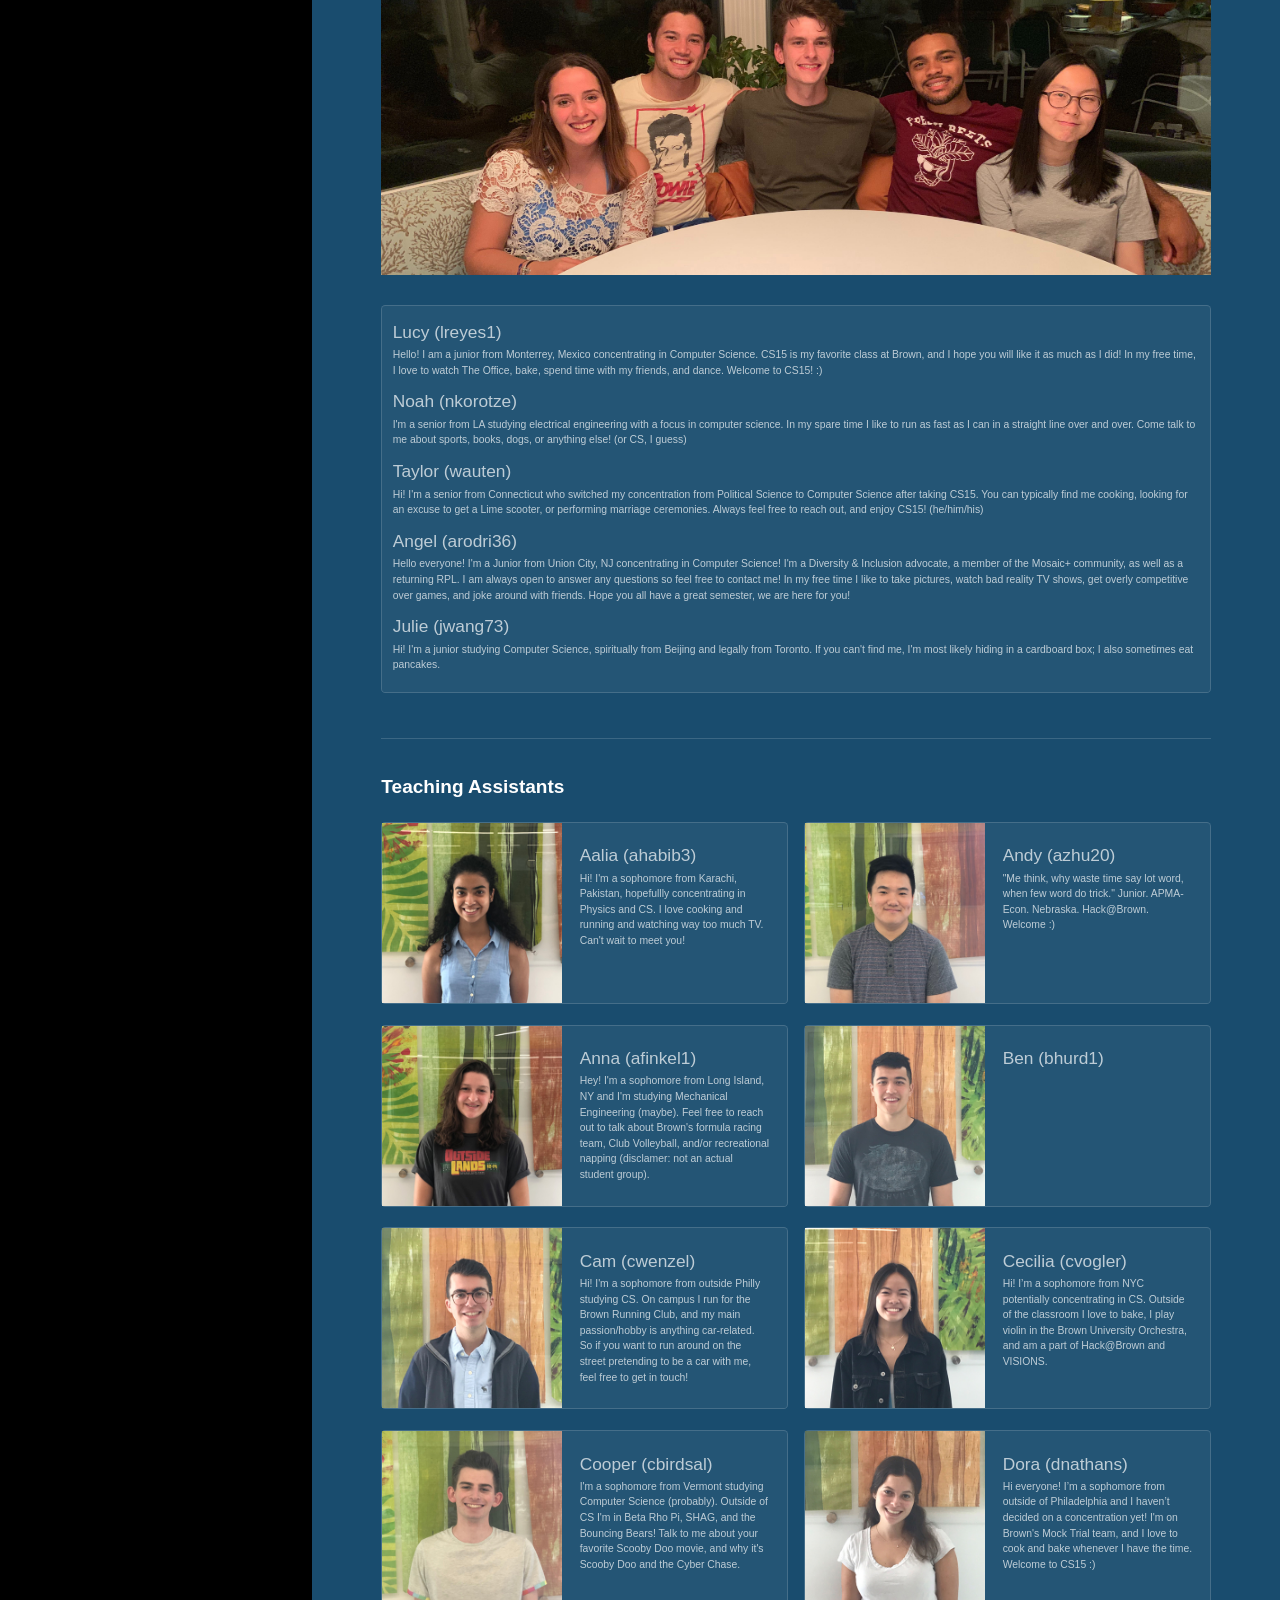
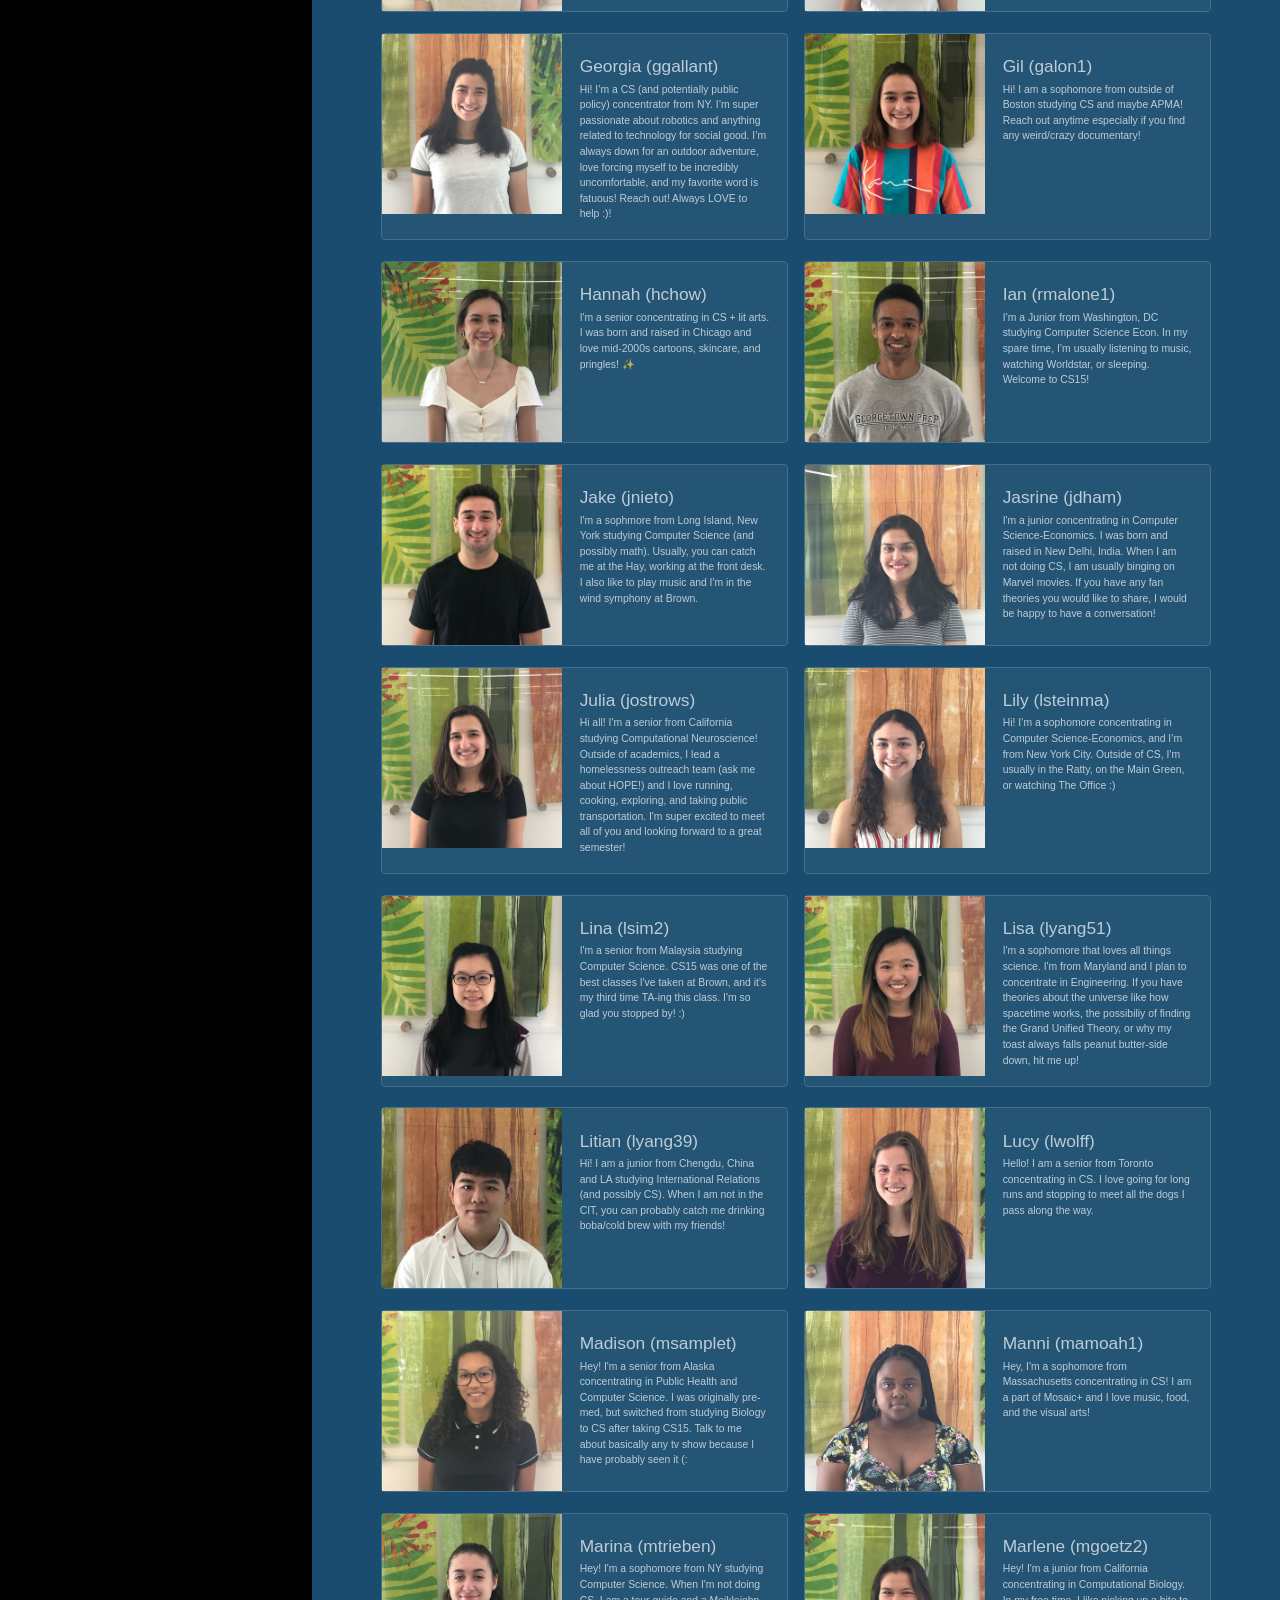
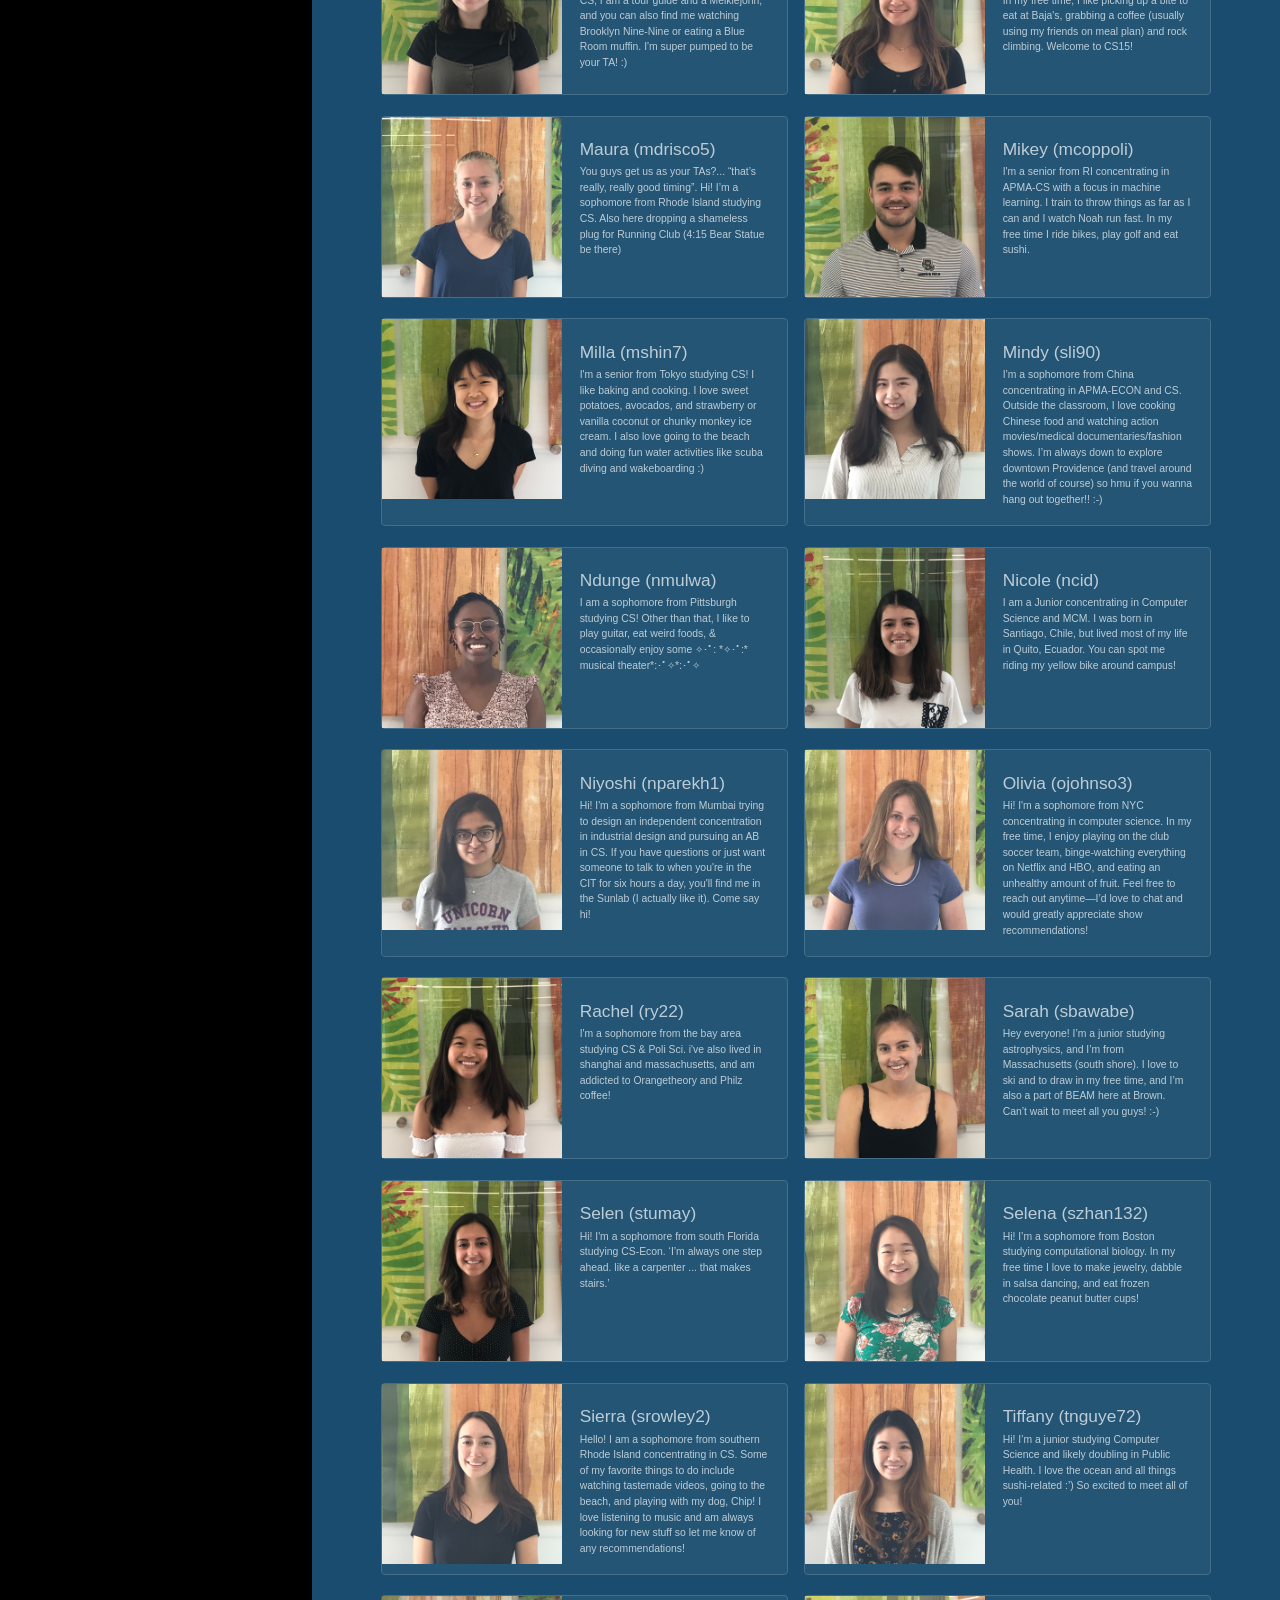
==== commit b71c30f5: "what the fuck" ====
--- a/index.html
+++ b/index.html
@@ -268,9 +268,9 @@
 								  		<tr>
 								  			<td>Inheritance and Polymorphism</td>
 								  			<td>09/24</td>
-								  			<td></td>
-								  			<td></td>
-								  			<td></td>
+								  			<td><a href="CS15.Lecture_6_Inheritance_and_Polymorphism.9.24.19.pdf">PDF</a></td>
+								  			<td><a href="CS15.Lecture_6_Inheritance_and_Polymorphism.9.24.19_print.pdf">PDF</a></td>
+								  			<td><a href="CS15.Lecture_6_Inheritance_and_Polymorphism.9.24.19.pptx">PPT</a></td>
 								  			<td></td>
 								  			<td></td>
 								  			<td></td>
